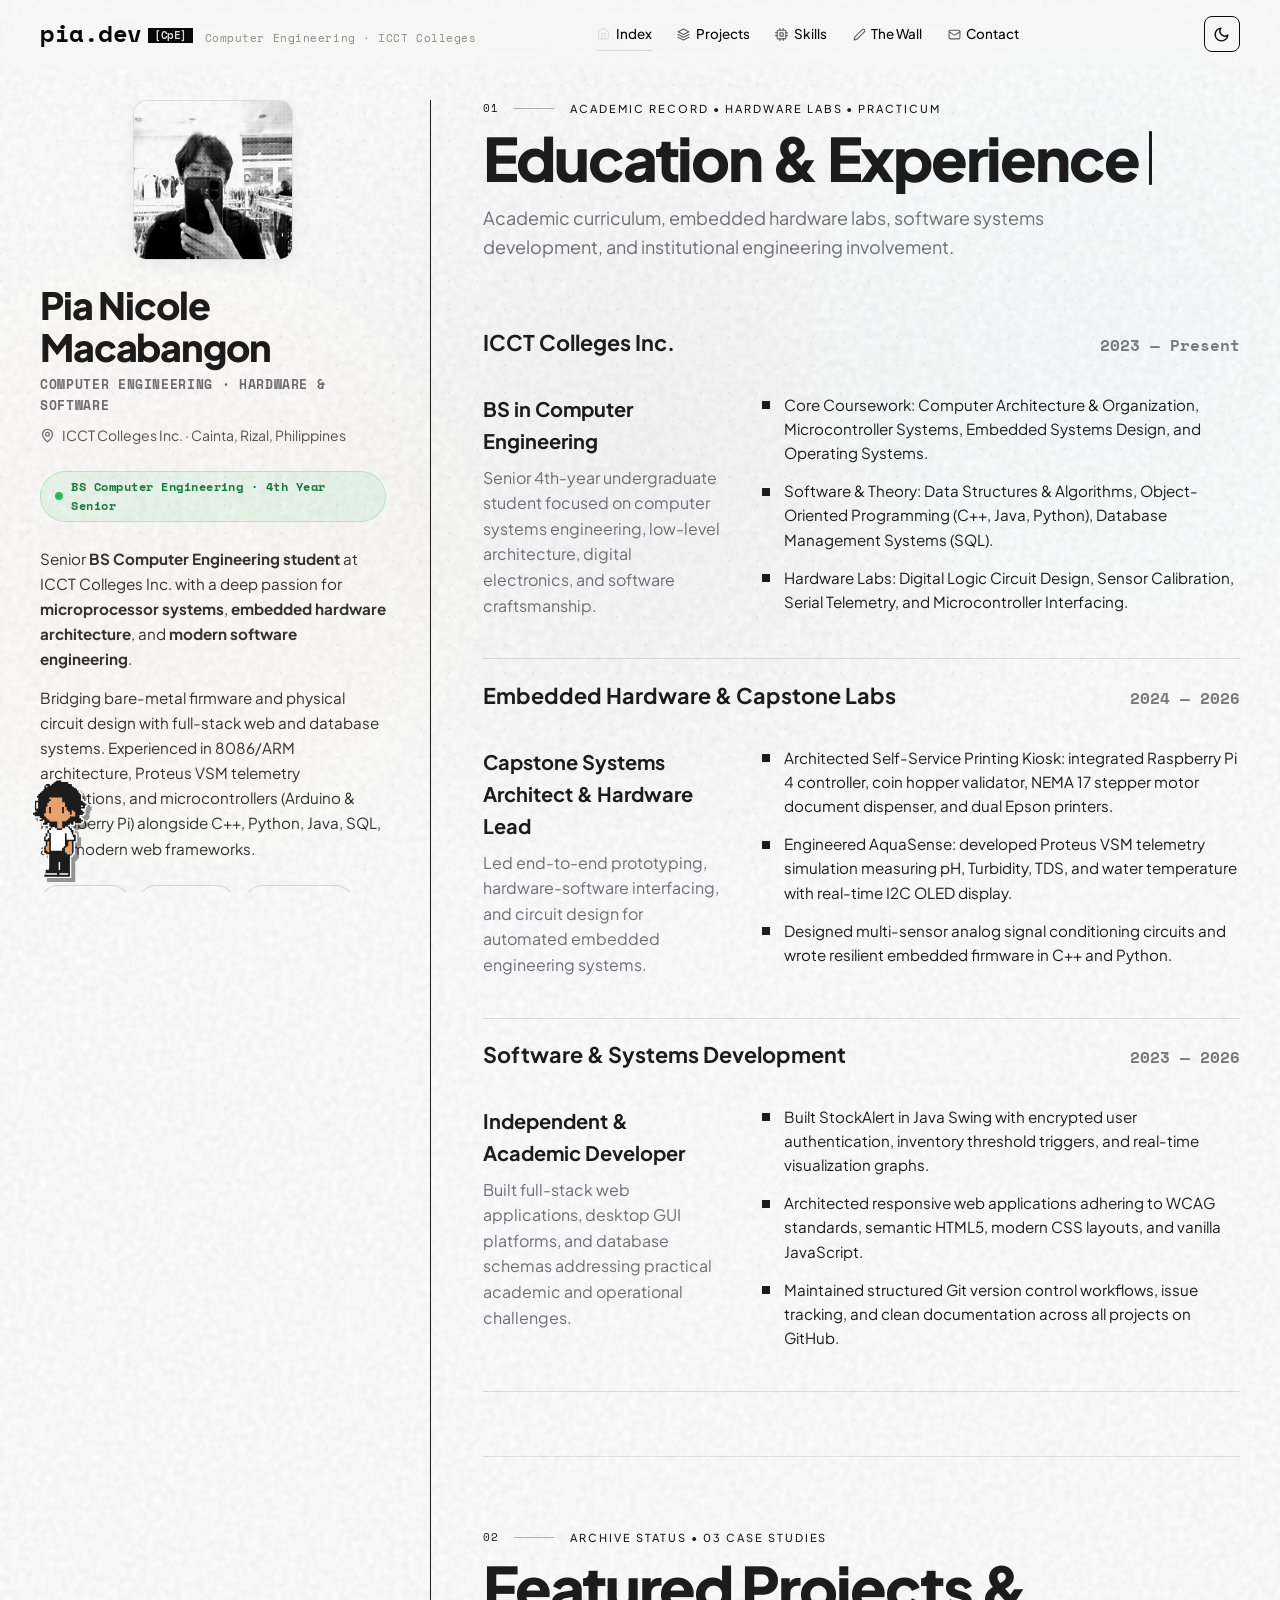
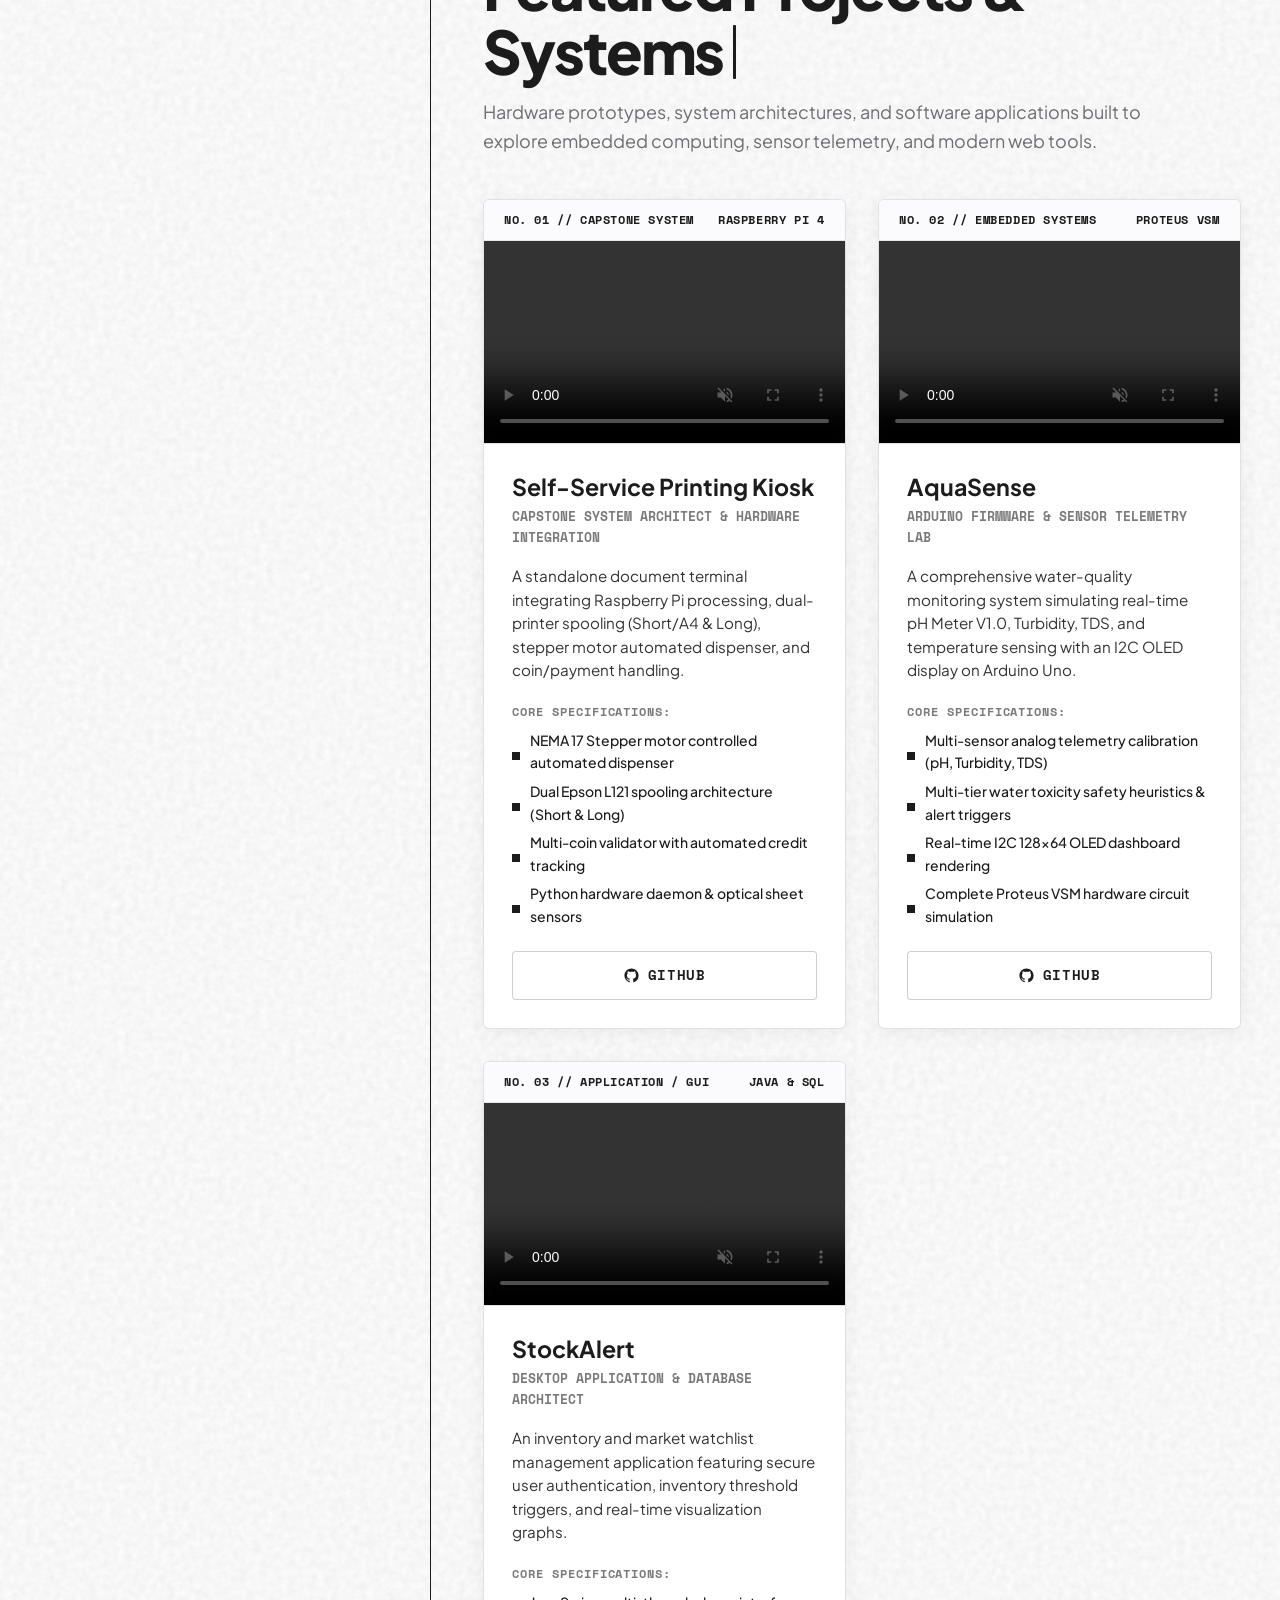
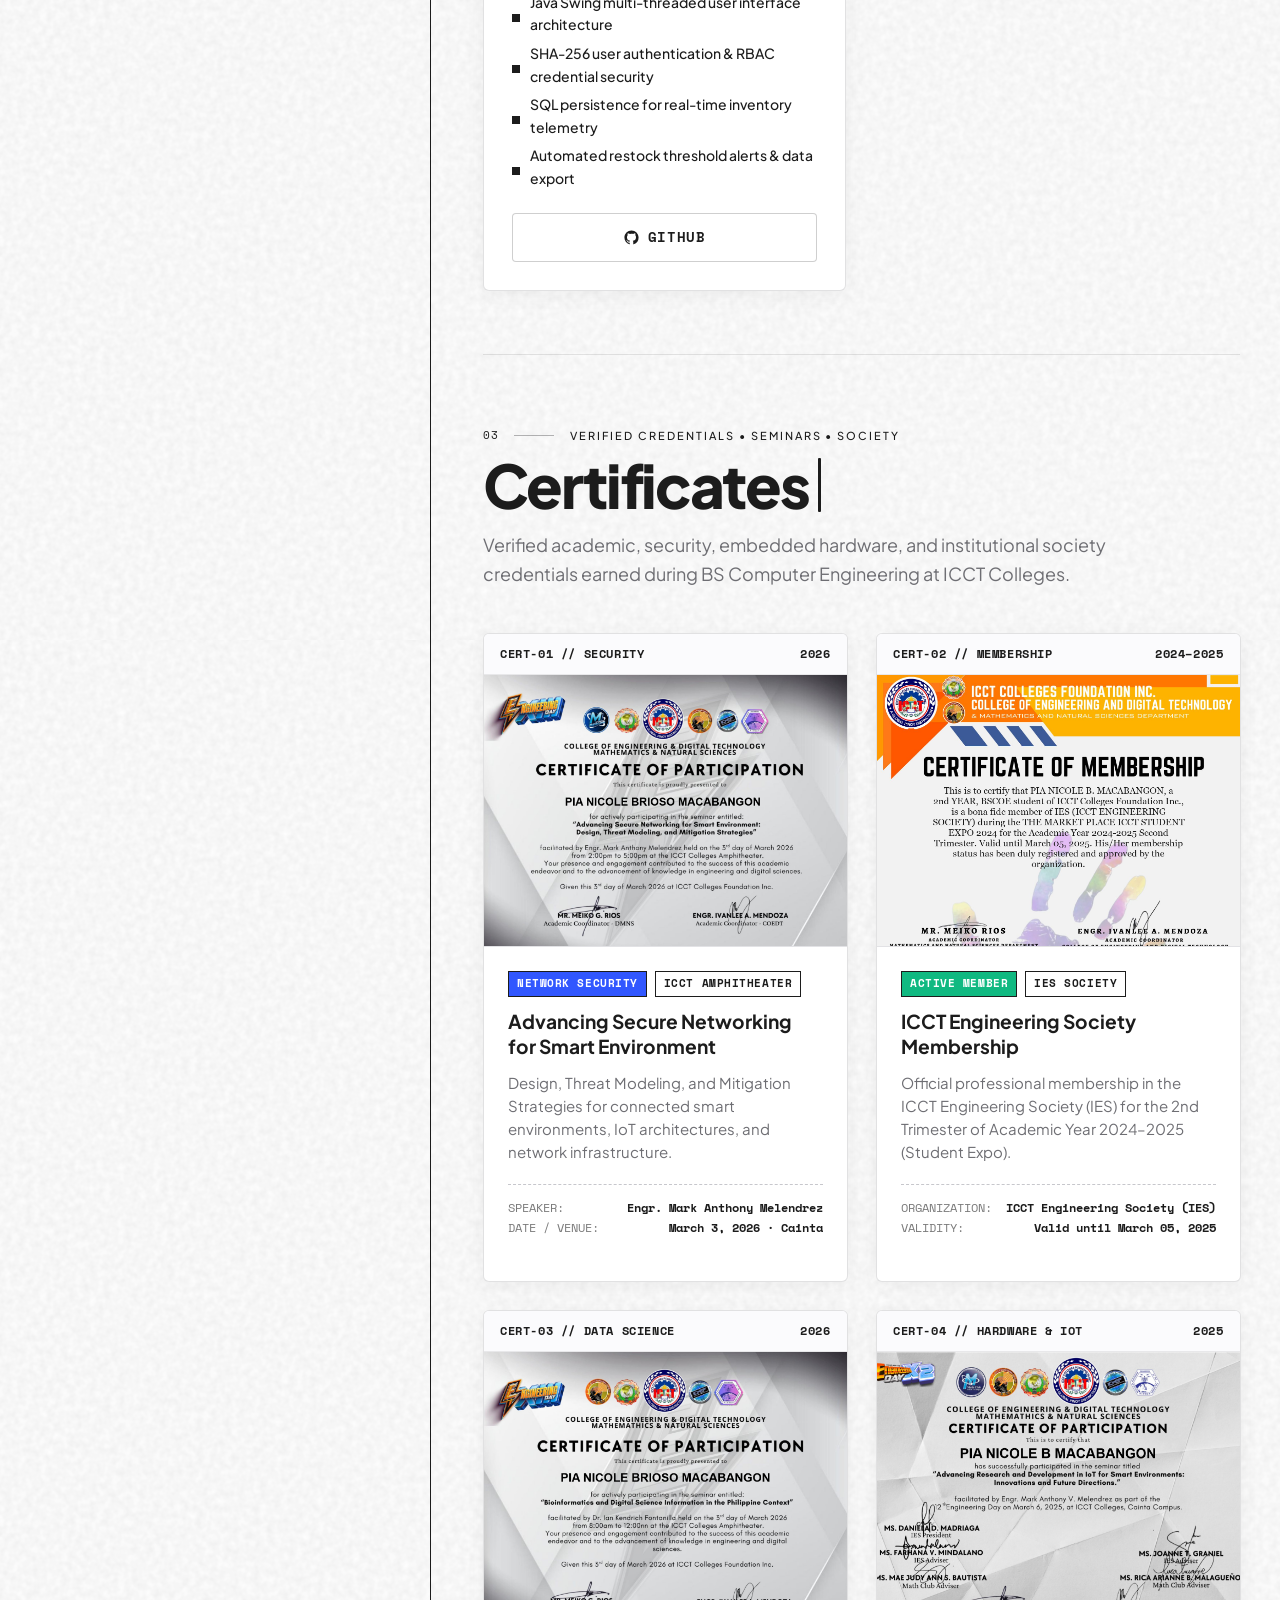
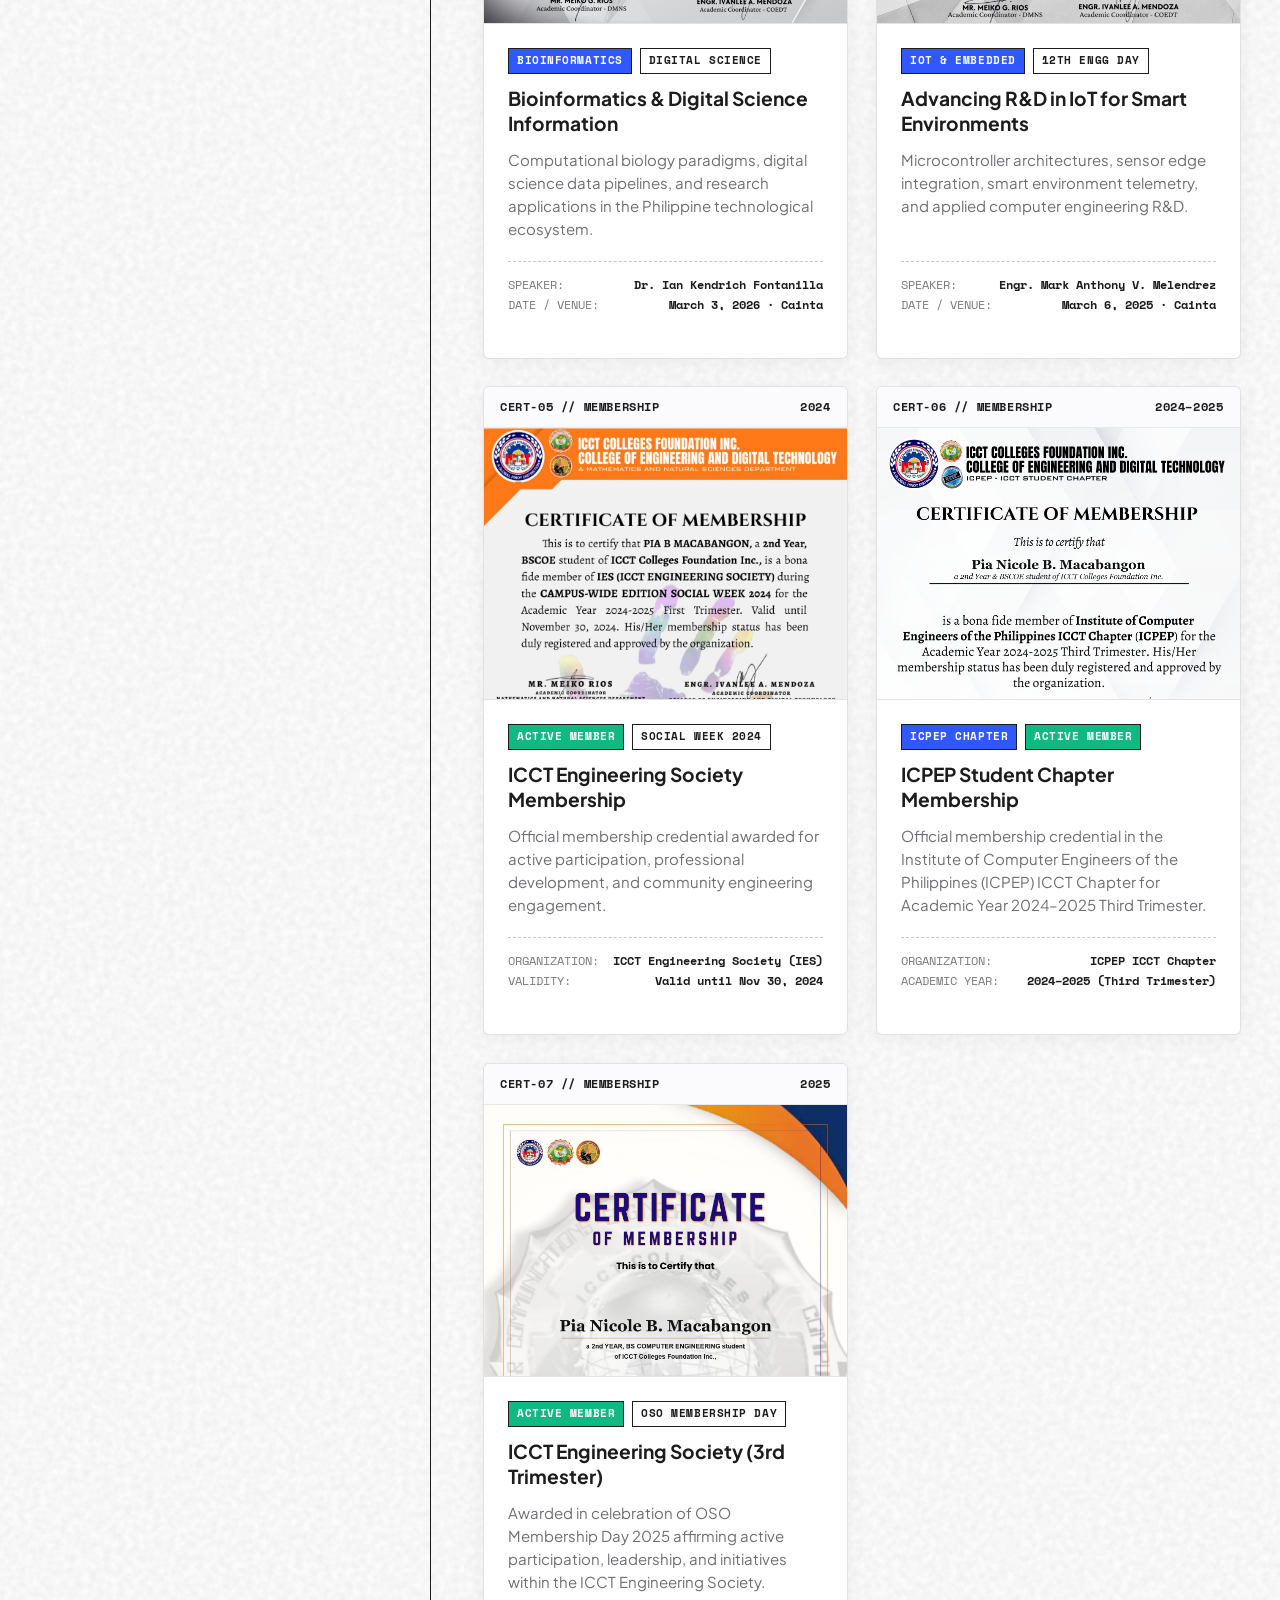
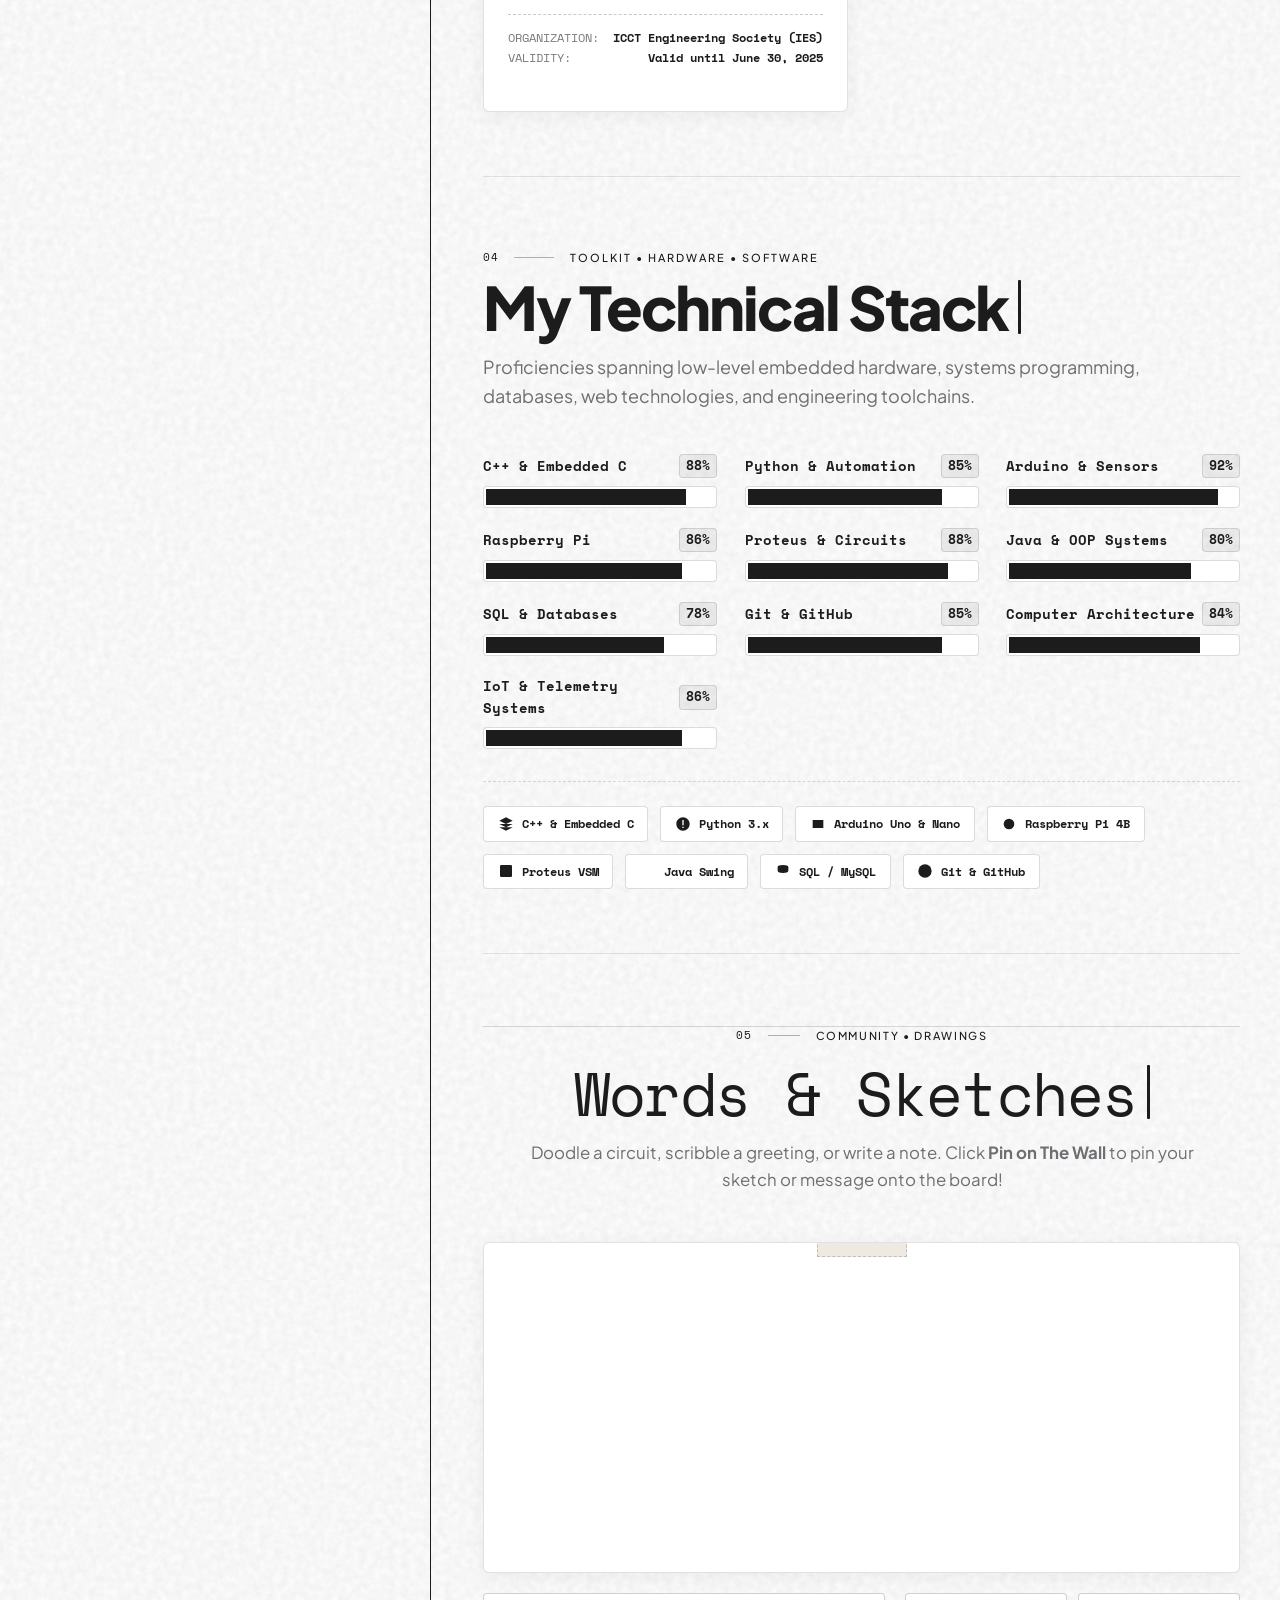
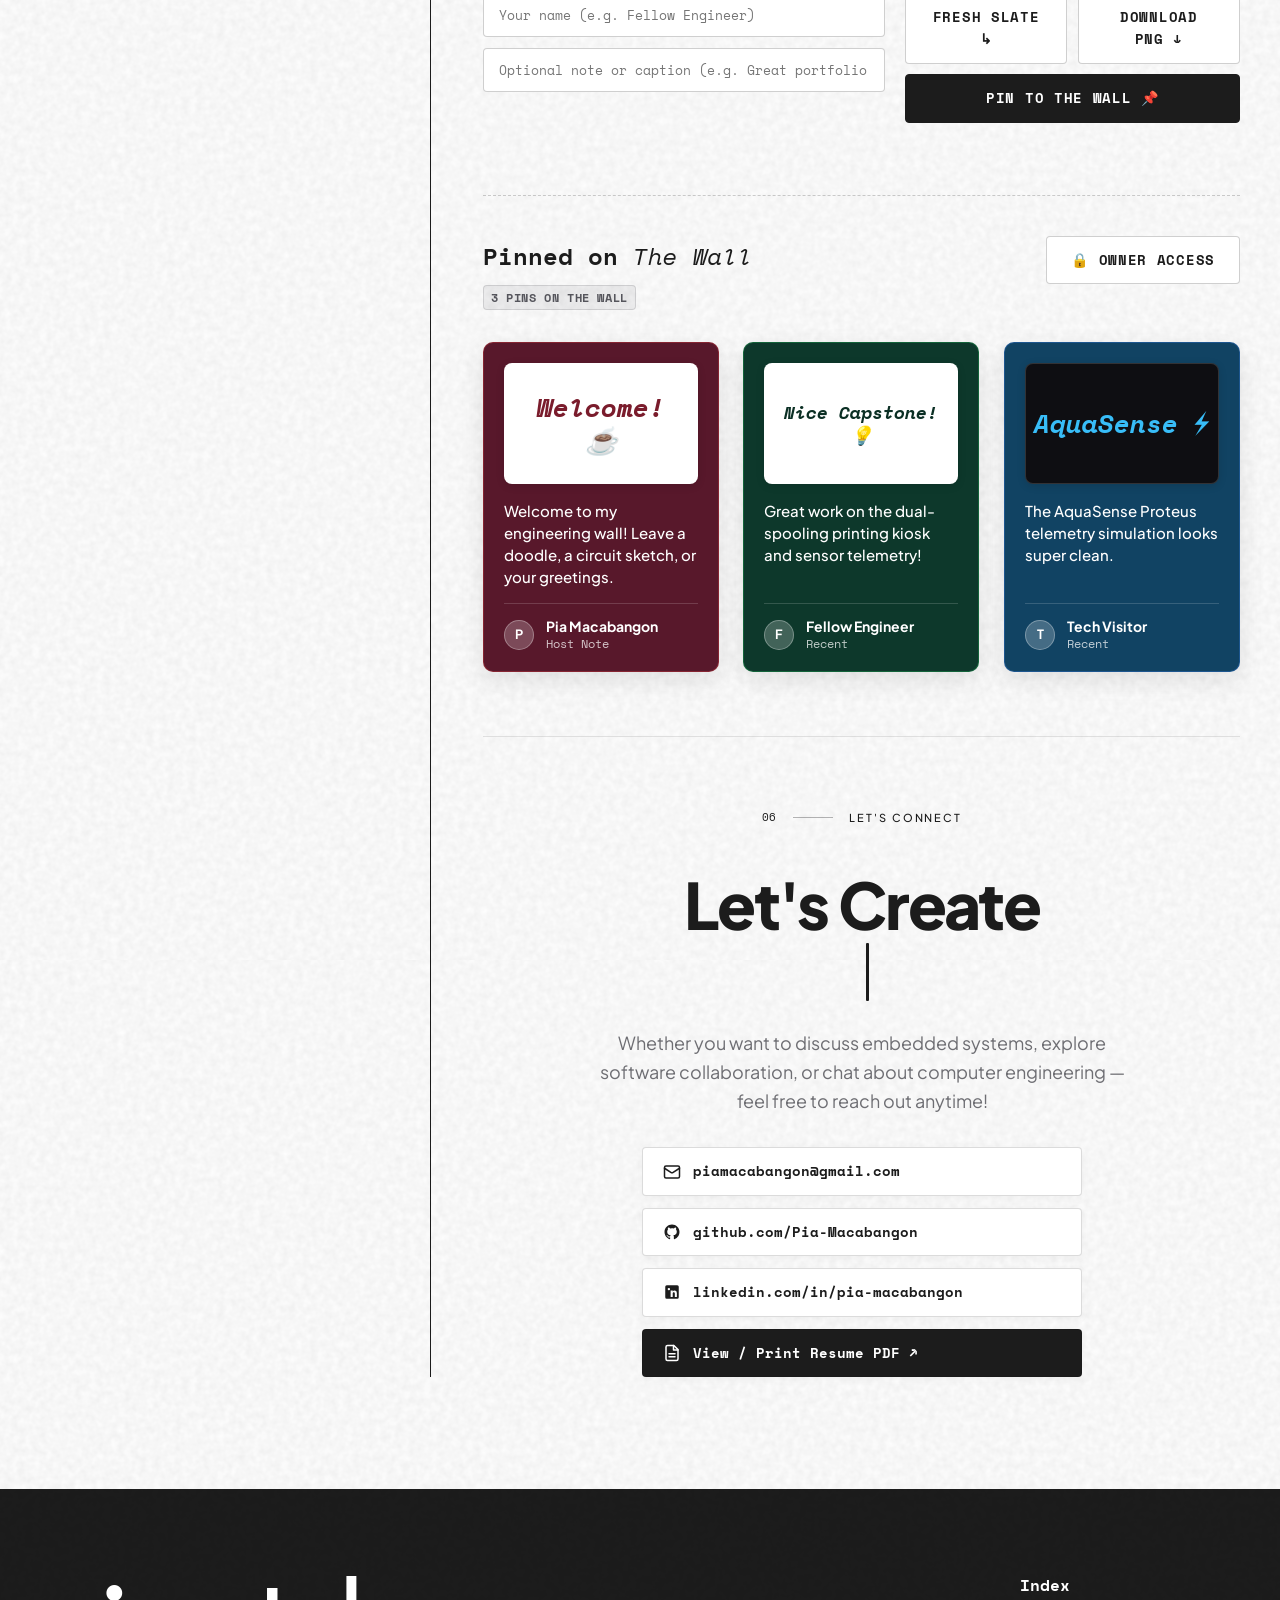
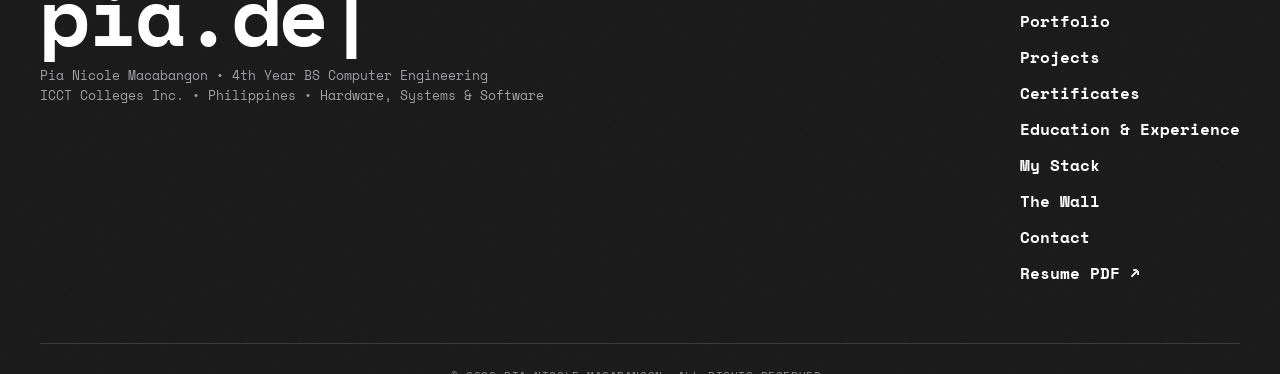
==== index.html @ 38f07860 "feat: wall permissions system - visitor doodle protection and owner moderation mode" ====
<!doctype html>
<html lang="en">
<head>
  <meta charset="utf-8">
  <meta name="viewport" content="width=device-width, initial-scale=1">
  <title>Pia Macabangon — Computer Engineering &amp; Software Systems</title>
  <meta name="description" content="Portfolio of Pia Nicole Macabangon: 4th Year BS Computer Engineering student at ICCT Colleges Inc. in the Philippines. Computer architecture, embedded systems, and software engineering.">
  <link rel="icon" href="images/profile/pfp-latest.jpg" type="image/jpeg">
  <script>
    (function () {
      try {
        var t = localStorage.getItem('theme');
        if (!t) t = window.matchMedia('(prefers-color-scheme: dark)').matches ? 'dark' : 'light';
        document.documentElement.setAttribute('data-theme', t);
      } catch (e) {
        document.documentElement.setAttribute('data-theme', 'light');
      }
    })();
  </script>

  <!-- Typography: Plus Jakarta Sans, Space Mono, JetBrains Mono (miggs.dev precision aesthetic) -->
  <link rel="preconnect" href="https://fonts.googleapis.com">
  <link rel="preconnect" href="https://fonts.gstatic.com" crossorigin>
  <link rel="stylesheet" href="https://fonts.googleapis.com/css2?family=Plus+Jakarta+Sans:wght@300;400;500;600;700;800&family=Space+Mono:ital,wght@0,400;0,700;1,400&family=JetBrains+Mono:wght@400;500;600;700&display=swap">

  <link rel="stylesheet" href="style.css">
  <script src="profile.js" defer></script>
  <script src="script.js" defer></script>
</head>
<body class="grain-overlay">

  <!-- MIGGS.DEV PIXEL SPRITE SYMBOLS -->
  <svg aria-hidden="true" focusable="false" style="position:absolute;width:0;height:0;overflow:hidden"><defs><g id="miggs-sym-rest" transform="translate(-4.0369317,655.07512)"><path class="mg-w" d="m 116.4,-646.2 c 0,1.6 0,3.2 0,4.8 -10.4,0 -20.9,0 -31.3,0 0,2.7 0,5.5 0,8.2 -5.2,0 -10.4,0 -15.6,0 0,2.6 0,5.3 0,7.9 -0.9,0.8 -1.4,2.1 -1.4,3.4 -2.3,0 -4.6,0 -6.9,0 0,1.8 0,3.7 0,5.6 -0.2,0.7 -0.9,0.3 -1.4,0.4 -1.5,0 -3,0 -4.5,0 -1.5,1 -3,2.6 -3.1,4.5 -2,0 -4,0 -6.1,0 0,2.6 0,5.3 0,7.9 -2.2,0 -4.5,0 -6.7,0 0,3.2 0,6.3 0,9.5 -1.8,0 -3.5,0 -5.3,0 0,2.1 0,4.3 0,6.4 -2,0 -3.9,0 -5.9,0 0,9.8 0,19.6 0,29.3 -2.6,0 -5.2,0 -7.8,0 0,2.4 0,4.8 0,7.3 -3,0 -6,0 -8.9,0 0,2.2 0,4.5 0,6.7 -2.4,0 -4.9,0 -7.3,0 0,5.8 0,11.6 0,17.4 1.9,0.9 3.8,2.3 6,1.9 0.9,-0.3 0.9,0.4 0.8,1.1 0,4.3 0,8.5 0,12.8 3.2,0 6.3,0 9.5,0 0,0.7 0,1.3 0,2 -2.2,0 -4.5,0 -6.7,0 0,6.6 0,13.2 0,19.8 2.2,0 4.5,0 6.7,0 0,2.2 0,4.5 0,6.7 4.8,0 9.7,0 14.5,0 0,0.8 0,1.7 0,2.5 -2.2,0 -4.5,0 -6.7,0 0,2.4 0,4.8 0,7.3 -2.6,0 -5.2,0 -7.8,0 0,6.4 0,12.8 0,19.3 2.2,0 4.5,0 6.7,0 0,2.6 0,5.2 0,7.8 11.5,0 23.1,0 34.6,0 0,2.4 0,4.8 0,7.3 5.2,0 10.4,0 15.6,0 0,1 0,2.1 0,3.1 -2.9,0 -5.9,0 -8.8,0 0,2.6 0,5.2 0,7.8 -2.3,0 -4.6,0 -6.9,0 0,7.2 0,14.4 0,21.6 -3.4,0 -6.7,0 -10.1,0 0,13.7 0,27.3 0,41 3.3,0.1 6.5,0.2 9.8,0.3 0.1,17.3 0.2,34.6 0.3,51.9 1.2,0 2.4,0 3.6,0 0,2 0,4.1 0,6.1 1.8,0 3.5,0 5.3,0 0,2 0,4 0,6.1 2.4,0 4.8,0 7.3,0 0,31.5 0,63 0,94.5 42.2,0 84.5,0 126.7,0 0,-7 0,-14 0,-20.9 -2.1,0 -4.1,0 -6.2,0 0,-7.4 0,-14.8 0,-22.2 -0.8,0.1 -1.6,0.5 -2.4,0.5 -1.4,-0.5 -2.9,-0.2 -4.3,-0.3 -2.7,0 -5.4,0 -8.1,0 0,-3 0,-6 0,-9.1 -0.7,0.2 -1.3,0.3 -1,-0.6 0,-16 0,-31.9 0,-47.9 5,0 10.1,0 15.1,0 0,-2.1 0,-4.2 0,-6.3 2.4,0 4.8,0 7.3,0 0,-14.1 0,-28.1 0,-42.2 -2.3,0 -4.6,0 -6.9,0 0,-3.3 0.1,-6.5 0.2,-9.8 2.5,0 4.9,0 7.4,0 -0.2,-11.1 -0.3,-22.1 -0.5,-33.2 -2.1,-0.1 -4.2,-0.2 -6.3,-0.3 0,-4.7 0,-9.5 0,-14.2 -2.6,0 -5.2,0 -7.8,0 0,-4.9 0,-9.9 0,-14.8 -2.8,-0.1 -5.6,-0.2 -8.4,-0.3 0,-1.6 -0.2,-3.2 -0.2,-4.8 0.3,-1 0,-2 0.1,-3 0,-1 0,-2 0,-3.1 9.5,0 19,0 28.5,0 0,-5.5 0,-10.9 0,-16.4 5,0.1 10.1,0.2 15.1,0.3 0,-6.6 0,-13.1 0,-19.7 -0.9,0.3 -1,-0.1 -0.8,-0.9 -0.2,-0.9 0.4,-0.9 1.1,-0.8 7,0 14.1,0 21.1,0 0.1,-2.3 0.2,-4.6 0.3,-7 2.4,0 4.8,0 7.3,0 0,-6.8 0,-13.6 0,-20.4 -2.7,-0.1 -5.3,-0.2 -8,-0.4 -0.1,-1.1 -0.2,-2.2 -0.3,-3.3 -0.2,-0.4 -0.1,-1 -0.1,-1.4 0,-16.5 0,-33 0,-49.5 -4.8,0 -9.6,0 -14.4,0 0.2,-0.5 -0.4,-1.6 0.4,-1.4 1.3,0 2.5,0 3.8,0 0.1,-1 0.3,-2.1 0.4,-3.1 1.2,-1.3 1.2,-3.1 1.1,-4.8 0,-3.7 0,-7.5 0,-11.2 -0.6,-0.2 -1.4,-0.3 -1,-1.1 0.1,-0.6 -1.1,-0.1 -1.5,-0.3 -1.3,0 -2.5,0 -3.8,0 0,-2.6 0,-5.2 0,-7.8 -2.2,0 -4.5,0 -6.7,0 0,-2.2 0,-4.5 0,-6.7 -2.6,0 -5.2,0 -7.8,0 0,-2.4 0,-4.9 0,-7.3 -1.9,0 -3.7,0 -5.6,0 0,-1.1 0,-2.2 0,-3.4 -1.1,0 -2.2,0 -3.4,0 0,-1.9 0,-3.8 0,-5.8 -1.1,0 -2.2,0 -3.4,0 0,-5 0,-9.9 0,-14.9 -2.2,0 -4.5,0 -6.7,0 0,-2.6 0,-5.2 0,-7.8 -8.6,0 -17.1,0 -25.7,0 0.3,-0.9 -0.8,-0.5 -1.3,-0.6 -2.5,0 -5.1,0 -7.6,0 0,-2 0,-4.1 0,-6.1 -3,0 -6,0 -8.9,0 0,-2.5 0,-5 0,-7.5 -11.2,-0.3 -22.3,-0.8 -33.5,-1 -1.6,0 -3.2,0 -4.7,0 0,0.7 0,1.3 0,2 z"></path><path class="mg-s" d="m 111.6,-443 -64.5,-33.9 9.8,-39.9 53.2,-67 c 0,0 71.2,1.8 72.3,1.8 1,0 27.3,102.4 27.3,102.4 l -58.7,45.3 -10.2,5.1 h -22.4"></path><path class="mg-w" d="m 118.5,-429.2 -13.4,-7.3 -13.6,0.3 -12.9,11.7 -8.5,21.8 -3.2,10.5 -3.8,3.2 c 0,0 0.9,14.2 1.2,14.2 0.4,0 30.8,4 30.8,4 l 19,43.1 c 0,0 12.3,12.2 13,12.2 0.6,0 46.4,-11.2 46.4,-11.2 l 3.5,-43.6 15.4,-7.5 v -14 l -7.8,-14.5 -7.2,-14.5 -8.5,-7.9 -6,-5.5 -11.6,-0.2 -20.2,12.9"></path><path class="mg-s" d="m 75.6,-370.3 15.2,0.2 7.5,21.3 8.1,7.4 -0.7,20.5 c 0,0 -7.3,7.8 -7.3,7.8 l -21.8,0.1 v -5.7 h -1.7 l 0,-40.3 h 0.7"></path><path class="mg-s" d="m 176.9,-370.3 7.5,0.3 v 21.2 h 6.7 v 20.7 l -7,6.8 h -7 l -0.5,-0.9"></path><path class="mg-k" d="m 122.4,-642.2 v 0.7 3.1 3.1 H 91.1 v 2.4 2.9 2.9 H 75.5 v 1.4 2.7 2.7 h -1.4 v 4.5 h -3.5 -3.5 l 0,1.8 0,1.8 h -0.7 v 2.3 h -8 l 0,0.3 h -0.3 v 4.3 h -6.1 v 0.5 3.5 4 h -6.7 v 1.2 4.2 4.2 h -2.5 -2.5 -0.3 v 6.4 l 0,0 h -5.9 v 0.3 14.5 14.5 h -3.9 -3.9 v 3.6 3.6 h -4.5 -4.5 v 3.4 3.4 H 13.7 10.4 10 v 0 7 h 0.3 l 0,0.3 h 6.4 v 7 7 h 8.7 8.7 v 3.6 3.6 H 30.2 26.3 v 3.4 3.4 h -3.4 -3.4 v 3.9 3.9 h 3.4 3.4 v 3.4 3.4 h 7.3 7.3 v 7.3 7.3 h -3.4 -3.4 v 3.6 3.6 H 30.2 26.3 v 3.6 3.6 h 3.4 3.4 v 3.9 3.9 H 47 60.9 l 0.1,-2.9 0.1,-2.9 0,-1 0,-1 h 3.3 3.3 v 7.5 7.5 h 4.8 4.8 v -1.6 -1.6 h 2 v -2.4 h 4.5 v 5.6 h 0.3 3.6 3.6 v 3.9 3.9 h -3.9 -3.9 v 3.6 3.6 h -3.9 -3.9 -1 v 7.8 h -3.2 -3.6 v 10.5 10.5 0.6 H 59.8 57.6 v 8.5 l 0,10.3 v 10.3 l 4.9,0.2 4.9,0.2 0.1,25.8 0.1,25.8 h 3.6 l 0,6.1 h 4.2 1.1 v 6.1 h 7.3 v 44.3 50.3 h 57.6 57.2 v -8.9 h -3.3 -2.9 v -21.1 l -0.7,0 v -0.8 H 177.6 v -8.4 h -1 v -30.6 -30.6 h 15.1 v -0.7 l 0,-2.8 v -2.8 h 3.3 1.6 1.6 0.7 v -13.6 -8.3 -8.3 h -3.3 -3.3 v -1.4 h -0.4 l 0.2,-10.2 0.2,-10.2 h 3.6 3.6 l -0.2,-10.8 -0.2,-10.8 -3.2,-0.2 -3.2,-0.2 v -7 -7 h -3.9 -3.9 v -7.5 -7.5 l -4.1,-0.2 -4.1,-0.2 -0.2,-3.8 -0.2,-3.8 h -3.4 -3 v -7 l 3.2,-0.2 3.2,-0.2 v -7.5 -7.5 h 3.6 3.6 v 3.6 3.6 h 10.6 10.6 v -3.9 -3.9 h -3.1 -3.1 v -7.3 -7.3 h 3.3 3.3 l -0.1,2.9 -0.1,2.9 7.4,0.2 7.4,0.2 v -3.6 -3.6 h -4.5 -4.5 v -3 -3 l 4.1,-0.2 4.1,-0.2 0.2,-3.8 0.2,-3.8 h 11.1 11.1 l 0.2,-3.5 0.2,-3.5 3.5,0 3.5,0 v -4.3 -4.3 l -3.8,-0.2 -3.8,-0.2 -0.2,-2.1 -0.2,-2.1 -3.2,-0.2 -3.2,-0.2 -0.2,-2.9 -0.2,-2.9 h 3.1 3.1 v -21.8 -21.8 h -7.2 -7.2 v -13.4 h 4.6 v -1.7 h 1 v -6.4 h -1.4 v -0.3 h -4.9 l 0,-3.9 v -3.9 h -3.4 -3.4 v -3.4 -3.4 h -3.9 -3.9 v -2.7 -2.7 -1.9 h -5.6 l 0,-0.8 v -0.8 l 0,-1.7 h -3.4 v -1.6 -1.6 -2.5 h -3.4 v -7.4 -7.4 h -3.4 -3.4 v -3.9 -3.9 h -8.4 -8.4 -0.3 v 7.5 0 h -7.6 v -2.6 h -1.1 v -2.8 -2.8 h -3.6 -3.5 v -0.7 h -1.8 v -2.7 -2.7 h -4.5 -4.5 v -3.8 -3.8 l -12.6,-0.4 -12.6,-0.4 z m 62,23 h 3.6 3.6 v 3.6 3 h -7.3 v -3.3 z m -65.9,53.1 h 29.1 29.1 v 3.6 3.6 h -7.2 -0.4 v 7.4 0.5 h 0.5 7 v 6.4 h 0.3 l 3.6,0 3.6,0 0.3,7.6 0.3,7.7 v 3.4 h 3.2 v 1.8 h 3.8 v 14.2 14.2 h 3.7 3.6 l -0.2,7.1 -0.2,7.1 -3.5,0.2 -3.5,0.2 v 3.6 3.6 h -3.6 -3.6 v 3.3 3.3 h -7.5 v 0.3 h -1.7 v 7.5 H 158.2 140.9 v 15.1 15.1 h -11.2 -11.2 l 0.2,-15.1 0.2,-15.1 -3.8,-0.1 -3.8,-0.1 -0.6,-0.1 -0.6,-0.1 -5.9,-0.1 -5.9,-0.1 v -3.6 -3.6 H 94.8 91.1 v -3.4 -3.4 h -3.6 -3.6 v -3.6 -3.6 l -9.1,0 -9.1,0 -2.9,-0.4 -2.9,-0.4 v -3.6 -3.6 -13.4 h 3.9 3.9 v -3.6 -3.6 h 0 8.2 l 0,7.9 0.1,13.2 h 0 7.5 v -1.8 l 0.2,-6 0.2,-6 h 3.6 3.6 l 0.7,0 v -2.2 0 l -0.4,-0.6 -0.4,-0.6 h 0.3 v -0.3 h 0.4 v -3.5 h 3.3 3.3 v -7.3 -7.3 h 3.6 3.6 v -10 -10 l 4.3,-0.4 4.3,-0.4 h 2.2 2.2 v -10.6 z m 107.9,21.2 h 4.2 4.2 l -0.2,14.1 -0.1,14.1 -0.6,0.1 -0.6,0.1 -2.2,-0.2 -2.2,-0.2 -1.3,-0.3 -1.3,-0.3 v -13.7 z m -199.4,14 h 3.6 3.6 v 3.4 3.4 h -3.6 -3.5 z m 83.7,6.7 v 14 14 h 3.9 3.9 v -14 -14 h -3.9 z m 58.1,0 v 14 14 h 3.9 3.9 v -14 -14 h -3.9 z m -63.8,87.7 0.2,3.8 0.2,3.8 h 6.7 6.7 l 0.2,3.8 0.2,3.8 h 11.7 11 0.7 v -7.2 h 5.5 3 v -5.7 l 5.8,0.1 5.8,0.1 v 2.4 2.4 0.7 h 1.8 2.1 2.1 v 7.9 h 0.8 7.7 v 14.5 h 3.6 3.6 v 7.3 7.3 h 3.9 3.9 v 7 7 h -4.2 -4.2 v -3.4 -3.4 h -3.6 -3.6 v -11.7 -8.7 h 0 v -4 h -5.7 v 2.1 h -1.8 v 0.2 l -0.1,39.3 -0.1,39.3 h -25.1 -25.1 v -6.7 -6.7 h -3.6 -3.6 v -3.6 -3.6 l -2.9,-0.2 -2.9,-0.2 0.2,-22.2 0.2,-22.2 v -12.9 h -0.8 -3.3 -3.3 l -0.1,14.4 -0.1,14 H 66 v -5.8 -5.8 h 4.8 v -10 h 4.5 v -0.3 l 0.2,-10.8 h 4.3 v -10.8 h 4.2 v -3.6 h 3.6 v -3.6 h 3.6 l 0.1,-1.5 0.1,-1.5 0.1,-2.2 0.1,-2.2 6.8,-0.2 z m -29.4,66.3 7.6,0.1 7.6,0.1 0.2,10.7 0.2,10.7 h 3.6 3.6 l 0,0 v 3.3 h 0.7 0.3 0.3 0.6 l 0,4.1 h 6.1 l -0.4,7.9 -0.4,7.9 0,2.4 0,2.4 h -3.6 -3.6 v 3.9 3.9 l -8,0 -6.6,0 h -7.3 v -5.7 H 74.9 l 0,-4.3 0,-4.3 0,-15.8 0,-15.8 h 0.7 z m 101.3,0 1,0.1 1,0.1 2.8,0.1 2.8,0.1 v 10.6 10.6 h 3.4 3.4 v 10.3 10.3 h -3.3 -3.3 -0.3 v 6.8 h -7 v -0.9 h -0.5 l 0.1,-24 z m -48.9,93 h 3.1 3.1 v 17.6 17.6 h -3.1 -3.1 v -17.6 z m -36.3,49.7 h 19.8 19.8 v 3.6 3.6 H 111.5 91.7 v -3.6 z m 49.7,0 h 49.2 v 3.4 3.9 h -24.6 -24.6 v -3.6 z"></path></g><g id="miggs-sym-walk-1" transform="translate(-248.24023,14.83667)"><path class="mg-w" d="m 376.9,-1.5 c 0,2 0,4 0,6.1 -10.5,0 -21,0 -31.5,0 0,2.2 0,4.4 0,6.6 -5.5,0 -10.9,0 -16.4,0 0,3.5 0,7 0,10.5 -2.5,0 -5,0 -7.5,0 0,2.3 0,4.6 0,6.9 -3.2,0 -6.3,0 -9.5,0 0,1.6 0,3.2 0,4.8 -2,0 -3.9,0 -5.9,0 0,2.6 0,5.2 0,7.8 -2.2,0 -4.4,0 -6.6,0 0.1,0.6 0.6,1.2 0.4,1.8 -0.6,1 -0.2,2.1 -0.3,3.2 0,1.2 0,2.5 0,3.7 -1.6,0 -3.1,0 -4.7,0 0,2.3 0,4.6 0,6.9 -2.1,0 -4.3,0 -6.4,0 0,9.7 -0.4,19.4 -0.5,29.2 -2.6,0 -5.1,0 -7.7,0 0,0.8 0.6,1.6 0.1,2.4 -0.2,1 0,2.1 -0.1,3.2 0,0.7 0,1.4 0,2.1 -2.8,0 -5.6,0 -8.4,0 0,2.1 0,4.3 0,6.4 -2.1,0 -4.3,0 -6.4,0 0,5.5 0,11 0,16.5 1.8,0 3.6,0 5.3,0 0,4.6 0,9.2 0,13.8 3.2,0 6.4,0 9.6,0 0,1.9 0,3.9 0,5.8 -2.1,0 -4.3,0 -6.4,0 0,5.2 0,10.3 0,15.5 2.1,0 4.3,0 6.4,0 0,2.1 0,4.3 0,6.4 4.9,0 9.9,0 14.8,0 -0.1,2.2 -0.2,4.4 -0.3,6.6 -2.4,0.1 -4.7,0 -7.1,0 0,2.2 0,4.4 0,6.6 -2.3,0 -4.6,0 -6.9,0 0,5.6 0,11.2 0,16.8 2.3,0 4.6,0 6.9,0 0,2.5 0,4.9 0,7.4 11.2,0 22.4,0 33.6,0 0,2.5 0,5.1 0,7.6 5.1,0 10.2,0 15.3,0 0,1.9 0,3.8 0,5.6 -2.4,0 -4.9,0 -7.3,0 0,2.4 0,4.9 0,7.3 -2.5,0 -5,0 -7.6,0 0,7.2 0,14.3 0,21.5 2,0 4,0 6,0 0,2.1 0,4.3 0,6.4 -2.3,0 -4.6,0 -6.9,0 0,8.3 0,16.7 0,25 2.8,0 5.7,0 8.5,0 0,5.7 0,11.4 0,17 2.8,0 5.7,0 8.5,0 -0.2,10.3 -0.3,20.6 -0.5,30.9 -2,0 -3.9,0 -5.9,0 0,4.8 0,9.6 0,14.4 -0.7,0 -1.4,0 -2.1,0 0,5.6 0,11.3 0,16.9 -2.5,0 -5,0 -7.5,0 0,28.8 0,57.6 0,86.4 29.7,0 59.3,-0.2 89,-0.2 0,-5.6 0,-11.2 0,-16.9 -5.7,0 -11.4,0 -17.1,0 -0.2,-6.9 -0.4,-13.8 -0.3,-20.7 -0.1,-0.6 0.1,-1.4 -0.1,-1.8 -5.9,0 -11.8,0 -17.6,0 0,-11.8 0,-23.6 0,-35.4 2.2,0 4.3,0 6.5,0 0,-6.4 0,-12.8 0,-19.2 1.9,0 3.7,0 5.6,0 -0.2,0.8 0.9,0.3 1.4,0.4 2,0 4.1,0 6.1,0 0,2.4 0,4.8 0,7.2 2.5,0 5,0 7.5,0 0,4 0,8 0,12 1.9,0 3.9,0 5.8,0 0,3.2 0,6.4 0,9.6 2.5,0 5,0 7.5,0 0,3.2 0,6.4 0,9.6 2.5,0 5,0 7.5,0 0,5.5 0,11.1 0,16.6 2.3,0 4.5,0 6.8,0 0,3 0,6 0,8.9 2.3,0 4.7,0 7,0 0,4.9 0,9.7 0,14.6 2.3,0 4.6,0 6.9,0 0,4.9 0,9.8 0,14.7 8.5,0 17.1,0 25.6,0 0,-2.3 0,-4.6 0,-6.9 3.4,0 6.8,0 10.2,0 0,-2.5 0,-5 0,-7.5 3.3,0 6.5,0 9.8,0 0,-2.7 0,-5.4 0,-8.1 2.4,0 4.8,0 7.2,0 0,-2.4 0,-4.8 0,-7.2 3.9,0 7.9,0 11.8,0 0,-2.5 0,-5 0,-7.5 2.5,0 5,0 7.4,0 0,-6.3 0,-12.5 0,-18.8 -4.3,0 -8.6,0 -12.8,0 0,-1.1 0,-2.2 0,-3.4 -2.2,0 -4.4,0 -6.5,0 0,-2.7 0,-5.4 0,-8.1 -0.7,0 -1.4,0 -2.1,0 0,-1.5 0,-3 0,-4.5 -5.8,0 -11.7,0 -17.5,0 0,1.2 0,2.5 0,3.7 -0.9,0.3 -0.6,-0.6 -0.7,-1.2 0,-1 0,-2 0,-3.1 -2.3,0 -4.6,0 -6.9,0 0,-4.3 0,-8.5 0,-12.8 -2.6,0 -5.2,0 -7.8,0 0,-5.5 0,-11 0,-16.5 -2.5,0 -5,0 -7.5,0 0,-2.9 0,-5.8 0,-8.7 -0.6,0.1 -1.2,0.6 -1.8,0.4 -1,-0.6 -2.1,-0.2 -3.2,-0.3 -0.8,0 -1.6,0 -2.4,0 0,-11.3 0,-22.7 0,-34 -2.6,0 -5.2,0 -7.7,0 0,-1.4 0,-2.8 0,-4.2 2.6,0 5.1,0 7.7,0 0,-2.7 0,-5.3 0,-8 2.5,0 4.9,0 7.4,0 0,-8.4 0,-16.8 0,-25.2 -2.5,0 -5,0 -7.5,0 0,-11.9 0,-23.7 0,-35.6 -2.3,0 -4.6,0 -6.9,0 0,-2.7 0,-5.4 0,-8.1 -0.8,0.2 -0.3,-0.9 -0.4,-1.4 0,-1.4 0,-2.8 0,-4.2 9.2,0 18.4,0 27.6,0 0,-5.5 0,-11.1 0,-16.6 5.1,0 10.3,0 15.4,0 0,-5.4 0,-10.7 0,-16.1 -0.8,0.2 -0.2,-1 -0.4,-1.4 0,-1.1 0,-2.1 0,-3.2 7.5,0 14.9,0 22.4,0 0,-2.5 0,-4.9 0,-7.4 2.3,0 4.5,0 6.8,0 0,-5.7 0,-11.5 0,-17.2 -2.5,0 -5,0 -7.5,0 0,-1.6 0,-3.2 0,-4.8 -0.3,-0.3 0,-1.2 -0.1,-1.7 0,-16.2 0,-32.3 0,-48.5 -5.1,0 -10.2,0 -15.3,0 0,-1.5 0,-3 0,-4.5 1.4,0 2.8,0 4.3,0 0,-5.6 0,-11.1 0,-16.7 -1.4,0 -2.8,0 -4.3,0 0,-2.5 0,-5 0,-7.5 -2.4,0 -4.9,0 -7.3,0 0,-2.5 0,-5.1 0,-7.6 -2.5,0 -5.1,0 -7.6,0 0,-2 0,-4 0,-6.1 -1.6,0 -3.2,0 -4.8,0 0,-1.5 0,-3 0,-4.5 -1.2,0 -2.5,0 -3.7,0 0,-1.6 0,-3.2 0,-4.8 -1,0 -2,0 -3,0 0,-5.1 0,-10.3 0,-15.4 -2.6,0 -5.1,0 -7.7,0 0,-2.5 0,-5 0,-7.5 -8.4,0 -16.8,0 -25.2,0 0,2.5 0,5 0,7.5 -0.7,0.1 -0.2,-1 -0.4,-1.5 0,-2 0,-4 0,-6 -2.8,0 -5.7,0 -8.5,0 0,-2.1 0,-4.3 0,-6.4 -2.8,0 -5.7,0 -8.5,0 0,-2 0,-4.1 0,-6.1 -1,0 -2,0 -3,0 0,-0.8 0,-1.6 0,-2.5 -10.7,0 -21.5,0 -32.2,0 0,0.7 0,1.3 0,2 z m 69.1,28.7 c -0.1,0.3 -0.2,-0.3 0,0 z M 289.5,114.2 c 0.5,0.4 0.5,1 -0.1,1.3 -0.4,0.3 -1.1,-0.7 -0.6,-1 0.2,-0.1 0.4,-0.6 0.7,-0.3 z m 48.5,84.9 c 0,0.6 0,1.3 0,1.9 -0.9,0.3 -0.6,-0.6 -0.7,-1.1 0,-0.7 -0.1,-0.8 0.7,-0.7 z"></path><path class="mg-s" d="m 319.2,160.9 v -20.2 l 53.7,-72.2 66.7,3.2 27.3,75.6 -9,22.5 -27.7,19.9 -31.1,22.4 h -21.8"></path><path class="mg-w" d="m 350.7,207.2 -16.7,14.4 -3.7,5.1 3.6,9 -2.6,19.7 8.3,19.4 18.1,-4.4 9.9,-8.7 4.5,6.5 6.9,9.9 15.3,10.5 14.6,24.9 18.3,0.1 7.5,-79 0,-12.5 -8,-8.1 -5.9,-5.3 h -11.2 l -9.1,5.9 -11.7,6.4 -11.7,-7.4 -14,-6.5 z m -3.4,87.4 c 0.1,0.5 3.2,23.6 3.5,24.6 0.4,1 12.1,-4.3 12.1,-4.3 l -6.6,-18.4 z"></path><path class="mg-s" d="m 351.7,273.3 12.8,-6.2 h 3.3 l 17,18.9 7.5,6.6 6.8,6.7 v 13.3 l -3.6,7.2 -10.7,7.7 h -8.5 l -4.3,-7.8 -18,-30.3 -8.3,-9.2"></path><path class="mg-s" d="m 435.8,257.3 v 13.8 h 6.4 v -13.8"></path><path class="mg-k" d="m 380.9,0.5 v 0.6 7.5 h -30.9 -0.6 v 1.1 5.5 h -15.3 -1.1 v 1.9 8.5 h -6.9 -0.6 v 0.7 6.3 h -3.4 -4 -2.1 v 4.8 h -5.9 v 0.5 3.7 3.7 h -5.9 v 0.7 h -0.7 v 8 h -2 -2 -0.7 v 6.9 h -6.4 v 1.1 l -0.3,14 -0.3,14 h -7.2 v 0.7 h -0.3 v 6.9 h -4.2 -4.2 v 3.2 3.2 h -3.2 -3.2 v 4.3 4.3 h 2.7 2.7 v 6.3 6.3 1.3 h 3.4 6.8 6.8 v 3.2 3.2 h -3.7 -3.7 v 3.7 3.7 h -3.2 -3.2 v 3.7 3.7 h 3.2 3.2 v 3.2 3.2 h 7.5 7.5 l -0.3,7.2 -0.3,7.2 -2.3,0.1 -2.3,0.1 h -2.4 v 1.5 2.5 2.5 h -6.9 v 0.7 3.7 3.7 0.7 h 6.9 v 3.7 3.7 h 28.2 0.7 v -0.6 -7.5 h 4.7 v 14.4 1.3 h 3.2 4.7 v -3.8 h 3.8 1.9 v -3.8 h 1.9 0.5 0.5 v 3.1 3.1 0.7 h 6.9 v 6.8 h -7.5 -0.7 v 0.7 6.9 h -3.7 -3.7 v 3.7 3.7 h -6.9 -0.6 v 0.7 12.1 0.7 h 6 v 14.4 h -3.1 -3.8 v 1.6 1.6 6.9 6.9 h 1.3 1.3 3 3 v 2.8 2.8 5.7 5.7 h 1.8 1.8 2.5 2.5 l -0.3,19.4 -0.3,19.4 h -5.9 v 0.7 6.9 6.9 h -1.1 -1.1 v 8.5 8.5 h -6.9 -0.6 v 0.7 77.1 0.6 h 13.3 l 28.2,-0.1 28.2,-0.1 h 11.2 v -0.3 -4.3 -4.3 h -8.5 -8.5 l -0.3,-10.9 -0.2,-5.5 v -6.1 h -17.7 v -21.7 -21.7 h 5.9 0.6 v -0.7 -18.5 h 6.8 1.1 v -0.7 -6.4 h 5.7 v 6.4 1.1 h 0.7 6.9 v 5.7 1.4 h 7.5 v 5.2 6.8 h 2.9 2.9 v 8.5 1.1 h 1.1 6.4 v 8.9 0.7 h 0.6 6.8 v 8 8 0.7 h 6.8 v 7.9 1.1 h 0.7 6.4 v 12.4 1.1 1.1 h 3.8 3.1 v 3.2 3.2 3.2 5.2 h 3.2 6.9 6.9 0.7 v -6.9 h 8.9 1.2 v -0.6 -3.9 -2.9 h 7.4 2.4 v -0.7 -7.5 h 4.2 3 v -1.1 -3 -3 h 11.2 0.7 v -7.5 h 6.8 0.6 v -0.6 -10.1 h -0.6 v 0 l -1.3,0 -1.9,0 h -3.2 v 2.1 h -3.2 v 2.1 l -1.3,0 -1.3,0 v -6.9 -0.7 h -1.8 -4.7 l 0,-1.8 0,-1.8 v -4.5 h -2.1 v -4.5 h -2.1 l -1.4,0 -1.4,0 h -4.7 v 3.7 h -4.7 v 3.7 h -2 -2 l 0,-2.4 0,-2.4 v -2.4 -0.7 h -1.6 -5.3 v -11.7 -1.1 h -1.1 -6.7 v -7.3 -9.2 h -1.4 -3.1 -3.1 v -8 h -0.7 v -0.6 h -6.7 v -34 h -7.7 v -0.5 -11 -0.7 h 7 0.7 v -8 h 3.7 3.7 v -16.5 -0.7 h -0.6 -6.9 v -17.4 -17.4 -0.7 h -6.9 v -8.1 h -1.1 -6.4 v -5.7 h 7 v -1.1 -14.4 h 3.1 3.1 v 6.9 0.6 h 21.4 v -4.2 -4.2 -0.7 h -5.9 v -13.3 h 2.5 3.2 v 5.9 h 0.7 7.5 7.5 v -3.7 -3.7 -0.7 h -9.1 v -2.5 -2.5 h 8 0.7 v -0.7 -6.9 h 21.7 0.7 v -0.6 -6.8 h 6.8 v -0.7 -3.7 -3.7 -1.1 h -7.5 v -4.8 h -0.7 -3.1 -3.1 v -2.7 -2.7 h 3.2 3.2 v 0 h 0.4 v -44.2 -0.6 h -0.9 -14.4 v -6.3 -6.3 h 4.3 v -1.4 -3.7 -3.7 h -2.1 -2.1 v -3.7 -3.7 h -3.7 -3.7 v -6.9 -0.7 h -0.7 -6.9 v -2.1 -2.1 -1.9 h -4.8 v -4.5 h -3.7 v -1.5 -1.5 -1.7 h -3 v -15.4 h -1.3 -3.2 -3.2 v -3.8 -3.2 -0.6 h -16.5 -0.7 v 0.6 6.9 h -4.2 -4.2 v -3.7 -3.7 h -4.3 -4.3 V 12.3 9.1 h -4.3 -4.3 v -3.1 -3.1 h -3 V 0.5 h -23.7 z m 62.3,23.5 h 3.2 3.2 v 3.2 3.2 h -3.2 -3.2 v -3.2 z m -9.1,53.2 v 5.9 h -6.4 v 1.1 h -0.7 v 8 h 3.7 3.7 v 5.9 h 0.7 v 1.1 h 7.5 V 114 h 0.6 3.4 v 3.8 h 1.4 1.4 v 14.3 14.3 0.7 h 6.9 v 6.9 6.9 h -6.9 v 0.7 3.1 3.1 h -3.1 -3.1 -0.7 v 6.9 h -7.4 -1.1 v 1.1 6.4 l -17.3,0.3 -17.3,0.3 h -0.5 v 29.2 h -21.8 v -14.3 -14.9 l -9.9,-0.3 -9.9,-0.3 v -6.8 h -0.7 v -0.7 h -6.8 v -6.4 h -1.1 v -0.7 h -5.8 v -3.1 -3.1 l -12,-0.3 -12,-0.3 v -10.1 -10.1 h 7.5 0.7 v -1.1 -6.9 h 3.7 3.7 v 10.7 10.7 h 0.9 0.9 1.5 v -1.5 l 2.3,0 2.3,0 h 0.6 v -12.3 h 3.7 3.7 v -3.7 -3.7 h 6.9 v -0.7 h 0.2 V 119.3 h 6.2 v -1.1 h 1.1 V 99.1 h 12.2 v -0.6 h 0.6 v -20.7 l 28.6,-0.3 z m 51.1,21.9 h 6.9 V 111.8 125.2 h -3.8 -3.2 z M 286.1,111.9 h 3.2 3.2 v 5.9 h -3.2 -3.2 z m 141.1,5.7 v 0.7 13.8 14.5 h 8 v -0.7 -13.8 V 118.3 117.6 Z m -58.6,0.1 v 14.4 14.4 h 4.3 4.3 v -14.4 -14.4 h -4.3 z m -18,89.5 h 6.2 6.2 v 5.9 0.6 h 0.7 13.3 v 3.7 3.7 h 11.7 11.7 v -3.2 -3.2 l 2.9,0 2.9,0 h 2.4 0.8 v -1.6 -4.3 h 11.2 v 2 2.6 0.7 h 5.9 v 7.5 0.7 h 1.1 7 v 4.7 l 0,3.9 0,3.9 h -6.9 v 0.7 l -0.3,39.1 -0.3,39.1 -9.3,0 -9.3,0 h 0.3 v -3.1 -8.8 h -3.9 v -12 l -2.7,-0.3 -2.7,-0.3 v -2.6 -2.6 h -3.2 -3.2 -1.3 v -5.3 h -3.6 -3.6 v -2.7 -2.7 h -2.6 -2.6 -1.3 v -5.2 -3.9 h 0.7 5.8 v -0.7 -2.7 -2.7 -7.3 h -3.5 v -7.3 -0.7 h -3.5 -5.3 v -4.3 -4 h -0.7 -1.8 v -4 h -1.8 l -4,0 -4,0 v 1.3 1.3 6.7 h 2.4 v 6.7 h 2.4 2.9 2.6 v 6.7 h 0.5 0.8 3.5 v 5.3 h -3.5 -10 v 5.6 0.5 h -5.9 -5.9 v 0.5 5.9 h -2.2 -5.8 v -3.1 -3.2 -0.7 h -5.7 v -5.9 -5.9 -4.8 h 1.3 3.4 v -1.3 l 0,-2.3 0,-2.3 v -9.6 -0.5 h -2.9 -4 v -10.1 h 6.4 2.5 0.7 v -4.3 -1 -2.5 h 6.4 0.7 v -0.7 z m 85.1,50.1 h 3.2 3.2 v 6.9 6.9 h -3.2 -3.2 v -6.9 z m -71.4,9.8 h 3.3 v 1.5 2.7 h 1 1 v 1.5 1.5 1.9 1.9 h 1.9 1.9 v 3.8 4.4 h 2.2 9 v 2.7 2.7 1.3 h 7.5 v 1.3 2.5 2.2 0.8 h 2.7 4.2 v 7.1 2.4 3.8 h -3.6 v 3.6 3.6 h -3.4 -7.3 v 1.3 3.2 3.2 h -4.3 -4.3 v -2 -2 -1 -2.9 h -1.1 -3.2 v -3.8 -3.8 -1.1 -1.1 h -2.4 -2.4 v -7.5 -2 h -0.7 -2 v -2.9 -2.9 -0.7 h -5.9 v -11.7 -0.7 h -1.1 -5.9 v -4.2 -4.2 h 4.7 4.7 3.4 v -1.3 -2.4 z m -13.6,29.5 h 5.5 v 12.2 3.6 h 1.6 1.6 1.6 v 0.7 0.7 h -5.2 -5.2 z m 134.5,88.2 h 4.3 4.3 v 4 h 2.7 v 1.3 1.3 0.6 h -7.3 v 3.7 h -3.9 v 3.1 h -0.7 -7.9 -0.7 v 0.7 6.9 h -4.1 -1.7 v 3.4 h -3.7 v 1.9 1.9 1.3 h -3.4 -2 -2 v -1.6 h -2.7 -2 v -3.8 -1.9 h 8.5 0.7 v -0.7 -6.8 h 7.9 0.7 v -0.7 -6.9 h 3 3 6.5 0.7 v -1.3 z m -149.4,30.2 h 24.3 25.6 v 3.2 3.2 h -24.9 -24.9 z"></path></g><g id="miggs-sym-walk-2" transform="translate(-524.51503,15.14018)"><path class="mg-w" d="m 671.8,3.6 c 0,0.7 0,1.3 0,2 -10.7,0 -21.3,0 -32,0 0,2.5 0,4.9 0,7.4 -5.4,0 -10.7,0 -16.1,0 0,3.6 0,7.2 0,10.7 -2.4,0 -4.9,0 -7.3,0 0,2.1 0,4.3 0,6.4 -3.1,0 -6.2,0 -9.3,0 0,1.4 0,2.7 0,4.1 -2.4,0 -4.8,0 -7.2,0 0,2.7 0,5.4 0,8.1 -3.4,0 -6.7,0 -10.1,0 0,5.2 0,10.4 0,15.6 -2.5,0 -5,0 -7.5,0 0,12 0,24 0,36.1 -5.4,0 -10.7,0 -16.1,0 0,2.1 0,4.2 0,6.4 -2.1,0 -4.3,0 -6.4,0 0,5.6 0,11.1 0,16.7 1.8,0 3.6,0 5.5,0 0,4.8 0,9.6 0,14.4 3.3,0 6.5,0 9.8,0 -0.1,1.1 -0.3,2.2 -0.2,3.3 -0.1,1.3 -1.4,2.4 -2.7,2.1 -1.2,0 -2.5,0 -3.7,0 0,5.2 0,10.3 0,15.5 2.1,0 4.2,0 6.3,0 0,2.5 0,5 0,7.6 5.1,0 10.1,0 15.2,0 -0.1,1.2 -0.2,2.4 -0.2,3.6 -0.1,0.8 -0.5,1.4 -0.8,2.1 -2,0 -4.1,0 -6.1,0 0,2 0,3.9 0,5.9 -2.5,0 -5,0 -7.5,0 0,5.7 0,11.5 0,17.2 2.3,0 4.6,0 6.9,0 0,2.4 0,4.9 0,7.3 11.2,0 22.4,0 33.6,0 0,2.5 0,5 0,7.5 5.1,0 10.2,0 15.3,0 0,1.9 0,3.9 0,5.8 -2.9,0 -5.8,0 -8.7,0 0,2 0,4 0,6.1 -2.1,0 -4.1,0 -6.2,0 0,7.4 0,14.9 0,22.3 2.2,0 4.4,0 6.6,0 -0.1,1.2 -0.2,2.4 -0.2,3.6 -0.1,0.8 -0.5,1.4 -0.8,2.1 -0.9,0 -1.9,0 -2.8,0 -0.5,1 -1.7,1.5 -2.7,1.3 -0.6,0 -1.4,-0.2 -1.1,0.7 0,8 0,16 0,24.1 2.8,0 5.5,0 8.3,0 0,5.9 0,11.7 0,17.6 3,0 6,0 9,0 -0.1,21.4 -0.2,42.9 -0.4,64.3 -2.8,0 -5.6,0 -8.4,0 0,3.1 0,6.1 0,9.2 -2.7,0 -5.3,0 -8,0 0,2.8 0,5.6 0,8.3 -3.5,0.3 -7.1,0.4 -10.6,0.3 -0.5,0.1 -0.1,1.1 -0.2,1.6 0,1.6 0,3.1 0,4.7 -2.2,0 -4.5,0 -6.7,0 0,14.4 0,28.8 0,43.2 6,0 12.1,0 18.1,0 0,2.7 0,5.3 0,8 2.3,0 4.6,0 6.9,0 0,2.7 0,5.3 0,8 22.4,0 44.8,0 67.3,0 0,-5.5 0,-11 0,-16.5 -6,0 -12,0 -18,0 0,-8.8 0,-17.7 0,-26.5 -0.8,0 -1.6,0 -2.4,0 0,-4.1 0,-8.2 0,-12.4 2.5,0 5,0 7.5,0 0,-2.8 0,-5.6 0,-8.4 2.6,0 5.1,0 7.7,0 0,-0.5 -0.8,-1.4 -0.2,-1.5 1.5,-0.1 3.2,-0.7 4.6,0.3 0.8,0.7 1,1.8 0.8,2.7 0.2,8.3 0.3,16.7 0.5,25 1.7,0 3.4,0 5.1,0 0,3.9 0,7.8 0,11.7 2.5,0 5,0 7.5,0 0,8.3 0,16.7 0,25 29.1,0 58.3,0 87.4,0 0,-5.5 0,-11 0,-16.5 -4.3,0 -8.7,0 -13,0 0,-7.5 0,-14.9 0,-22.4 -7,0 -14,0 -21,0 0,-2.8 0,-5.5 0,-8.3 -2.6,0 -5.3,0 -7.9,0 0,-5.6 0,-11.3 0,-16.9 -2.5,0 -5,0 -7.5,0 0,-8.1 0,-16.2 0,-24.4 -2.7,0 -5.3,0 -8,0 0.2,-19.6 0.3,-39.2 0.5,-58.9 2.6,0 5.2,0 7.8,0 0,-23 0,-46 0,-69 -2.6,0 -5.2,0 -7.8,0 0,-2.9 0,-5.8 0,-8.6 -0.9,-1 -0.4,-2.4 -0.5,-3.5 0,-1.4 1.3,-2.5 2.7,-2.2 8.5,0.1 17,0 25.6,0 0,-5.3 0,-10.6 0,-15.9 5.4,0 10.8,0 16.2,0 0,-5.3 0,-10.6 0,-15.9 -1,-0.5 -1.3,-1.7 -1.1,-2.7 -0.2,-1.5 1.1,-2.9 2.6,-2.8 2.7,0.1 5.5,0 8.2,0.1 4,0 8,0 12,0 0,-2.3 0,-4.7 0,-7 1.9,0 3.9,0 5.8,0 0,-5.7 0,-11.4 0,-17.1 -2.5,0 -5,0 -7.5,0 0,-18.1 0,-36.2 0,-54.3 -5,0 -9.9,0 -14.9,0 0,-1.9 0,-3.9 0,-5.8 1.4,0 2.8,0 4.3,0 0,-5.2 0,-10.3 0,-15.5 -1.4,0 -2.8,0 -4.3,0 0,-2.5 0,-5 0,-7.4 -1.6,0 -3.1,0 -4.7,0 -0.5,-0.8 -1.3,-1.4 -2.2,-1.8 -0.7,-0.2 -0.3,-1.1 -0.4,-1.6 0,-1.8 0,-3.7 0,-5.5 -2.5,0 -5,0 -7.6,0 0,-1.7 0,-3.5 0,-5.2 -1.6,0 -3.3,0 -4.9,0 0,-1.9 0,-3.7 0,-5.6 -1.6,0 -3.2,0 -4.8,0 0,-1.6 0,-3.3 0,-4.9 -1.1,0 -2.1,0 -3.2,0 0,-4.7 0,-9.5 0,-14.2 -2,0 -3.9,0 -5.9,0 0,-2.3 0,-4.6 0,-6.9 -8.4,0 -16.7,0 -25.1,0 -0.3,-0.4 -0.3,-1 -0.7,-1.2 -2.9,0 -5.8,0 -8.7,0 0,-2.1 0,-4.3 0,-6.4 -2.7,0 -5.4,0 -8.1,0 0,-0.7 0.1,-1.6 0,-2.2 -0.6,-0.3 -1.2,-0.7 -1.6,-1.2 0,-1.3 0,-2.6 0,-3.9 -11.2,0 -22.4,0 -33.5,0 0,1.8 0,3.6 0,5.5 z"></path><path class="mg-s" d="m 613.5,162.5 v -20.2 l 53.7,-72.2 66.7,3.2 27.3,75.6 -9,22.5 -27.7,19.9 -31.1,22.4 h -21.8"></path><path class="mg-w" d="m 647.5,205.2 -11.1,8.9 -8.5,7.6 v 10.6 l 2.4,31.8 6.7,7 h 7.8 l 12.4,-7.5 8.8,0.8 3.4,8.9 29.4,22 0.9,23.8 26.3,-0.9 8.1,-85.5 -4.4,-9 -8.1,-9.7 -6.3,-5.3 h -11.7 l -10.1,4.8 -21.8,0.5 -12.7,-8.8 z m -5.1,89.2 v 25.7 h 13.8 v -25.7 z"></path><path class="mg-s" d="m 646,272.8 c 0,0 0,8.4 0,8.4 l 6.4,12.6 h 8 l -0.3,36.2 38.3,0.2 -1,-33.7 -34.5,-27.6 v -2.6 h -3.9"></path><path class="mg-k" d="m 675.8,2.1 v 3.7 3.7 h -32 v 1.3 l 0,3 v 3 h -16.1 v 0.6 10.1 h -3.7 -3.7 v 3.2 3.2 h -8.3 -1.1 v 4.1 h -7.2 v 0.7 7.4 h -5.3 -4.8 v 1.2 7.9 3.2 3.2 h -7.5 v 1.2 19.3 7.8 7.8 h -16.1 v 0.6 5.7 h -6.4 v 0.7 8 h 2.7 2.7 v 13.3 1.1 h 17.6 v 3.8 h -1.8 v 3.1 h -3.1 -3.1 v 3.2 3.2 h -3.2 -3.2 v 3.7 3.7 h 3.1 3.1 v 6.9 0.6 h 15 v 6.9 6.9 h -3.2 -3.2 -0.5 v 5.9 h -7.5 v 1.1 3.7 3.7 0.7 h 6.9 v 3.7 3.7 h 13.8 13.8 l 0,-2.9 0,-2.9 h 1.8 v -2.1 h 4 v 15.4 h 10.1 v -2.1 -2.1 h 5.2 1.2 v 4.6 h 0.6 6.9 v 2.9 3.1 h -8 -0.7 v 0.7 6.9 h -3.6 -3.6 -1.5 v 1.1 5 h -6.2 v 1.5 12.1 0.7 h 0.6 5.9 v 3.5 3.5 6.7 h -3.8 v 0.7 0.6 h -3.7 0 v 1.3 l 0,0.1 v 15.3 h 3.7 l 2.3,0 2.3,0 v 17 0.6 h 9 l -0.2,36.2 -0.2,36.2 h -8.4 v 2 3.6 3.6 h -3.7 -3.7 -0.7 v 8 l -4,0.3 -4,0.3 h -2.9 v 6.3 h -0.6 -3.6 -2.6 v 2.6 16.3 16.3 h 9.1 9.1 v 3.7 3.7 0.7 h 6.9 v 8 h 0.7 27.7 l 27.6,0 3.4,0 v -8.5 h -3.4 -7.3 -7.3 v -21.1 -5.4 h -20.4 v -2.3 h 4.1 4.1 v -4.8 h 0.7 9 v -5.3 l 0,-4 0,-4 h 2.5 2.4 2.6 v -2.6 -2.9 -2.9 h 6.9 v -0.7 h 0.6 v -20.8 h 2.6 2.6 l 0.3,9.3 0.3,9.3 v 1.1 h 7.5 l 0.3,14.1 0.3,14.1 h 2.6 2.6 v 11.7 h 7.5 v 25 h 0.6 39.4 39.4 v -3.7 -3.7 -1.1 h -13 v -21.3 -1.1 h -21 v -8.3 h -7.9 v -16.9 h -0.6 -6.9 v -11.1 -11.1 -2.1 h -8 l 0.3,-33.4 0.3,-33.4 h 7.7 v -61 h -3.9 -3.9 v -3.7 -3.7 h -2 -2 v -1.3 h -3.4 v -3 -3 h 6.9 v -0.7 l 0.1,-6.9 0.1,-6.9 h 6.7 v 3.1 3.8 h 10.7 10.7 v -4.3 -4.3 h -3.2 -3.2 v -6.9 -6.9 h 5.8 v 5.7 0.6 h 15.4 1.3 v -5.3 -2.3 h -1.4 -4.1 -4.1 v -6.3 h 7.8 0.7 v -0.6 -6.9 h 21.7 1.1 v -0.6 -6.4 h 5.8 v -0.7 -4.2 -4.2 h -3.7 -3.7 v -2.1 -2.1 h -2.6 -2.6 V 135.3 h 2.1 3.1 V 113.5 91.6 h -7.5 -7.5 v -6.9 -6.9 h 2.1 2.1 v -3.7 -3.7 h -2.1 -2.1 v -3.7 -3.7 l -2.4,0 -2.4,0 v -1.6 h -2.4 v -7.3 h -0.7 -6.8 v -3.7 -1.5 h -4.9 v -5.6 h -4.7 l 0,-0.9 0,-0.9 v -3.2 h -3.2 v -6.8 -6.8 -0.7 h -5.9 v -6.9 h -0.7 -8.5 -8.5 v 3.8 3.1 h -8 v -8.1 h -1.1 -7.9 V 9.4 h -0.7 -7.4 v -2.5 h -1.6 l 0,-2.4 0,-2.4 h -12.8 z m 61.8,22.9 h 6.9 v 2.7 2.7 h -6.9 v -2.7 z m -65.5,53.3 h 28.2 28.2 v 5.9 h -2.6 -3.2 -1.3 v 5.3 3.2 h 1.2 3.2 3.2 v 5.9 1.1 h 8.1 v 16.1 3.7 h 6.9 l 0.3,14.1 0.3,14.1 v 0.7 h 6.9 v 6.8 6.5 h -7.6 v 1 5.7 h -6.4 v 0.7 6.8 h -8.5 v 0.7 6.9 h -17.5 -17.5 l -0.3,15.2 -0.3,15.2 h -20.3 v -0.9 h -1.5 v -14.7 -14.7 l -9.9,-0.3 -9.9,-0.3 v -6.9 h -0.7 -3.7 -3.7 v -3.2 -3.2 h -3.1 -3.1 v -6.9 -1.1 h -24.1 v -19.7 h 3.1 3.7 1.4 V 134.2 h 7.2 v 10.2 11.1 h 1 7.6 v -3.4 -5.2 -5.2 h 7.8 V 135.3 h 6 v -2.3 -6.9 -5.7 h 8 v -1.1 -19.7 h 12.8 v -0.6 z m 107.1,20.8 h 3.7 3.7 V 112.9 125.4 h -7.5 V 112.2 Z M 580.5,112.4 h 3.2 3.2 v 6.9 h -3.2 -3.2 z m 82.6,6.9 v 13.7 13.7 1.4 h 8.5 V 133.7 119.3 h -4.3 z m 58.6,0 v 13.7 13.7 1.4 h 8.5 V 119.3 h -4.3 z m -75.2,87.4 h 5.5 5.5 v 3.4 h 1.3 v 2 2 h 6.4 6.4 v 0.1 3.7 3.7 h 11.7 11.7 0.7 v -6.9 h 8 v -0.7 -2.6 -2.6 h 5.9 5.9 v 2.7 2.7 h 3.1 3.1 v 9.7 h 0.7 7.5 v 5.3 6.9 h -7.5 v 1.1 l -0.3,38.6 -0.3,38.6 h -9.6 -9.6 v -1 -1 h 4.5 v -1.4 -8 h -2.7 v -13.6 -0.7 h -10.2 v -2.6 -2.6 h -3.3 -3.3 v -4.1 -0.7 h -7.8 v -5.9 h -0.7 -2.5 -2.5 v -9.6 h 2.6 2.6 v -3.7 -3.7 -6.4 h -4.2 v -6.4 h -2.5 -3 -3 v -1.5 -1.5 -4.9 h -2.2 v -4.9 h -2.2 -3.7 -3.7 v 1.7 1.7 7.5 h 3 l 0,6.2 h 2.2 3.2 3.2 v 3.1 3.1 2.7 h 3.2 v 0.9 0.9 h -5.8 -5.8 -0.7 v 5.9 h -12.4 v 1.1 6.4 h -7.8 v -6.4 -0.6 h -6.7 v -16.9 h 3 1.9 0.9 v -1.6 -6.7 h -1.6 v -6.7 h -1.6 -2.5 -2.5 v -5.3 -5.2 h 8.5 v -1.4 -3.1 -3.1 h 7.5 v -1.1 -1.4 -2.4 h 2.6 z m 12.5,59.7 h 2 2 v 5.2 h 1.7 v 5.2 1.2 h 4.8 v 2.1 2.1 3.4 h 1.3 4.1 4.1 v 2.6 2.6 0.7 h 8 v 6.4 0.7 h 6.9 v 2.2 2.2 7.2 h 3.3 v 3.1 h -3.8 -3.8 v 3.7 3.7 h -10.1 v 0.7 3.2 3.2 h -8 v -1.7 -2.3 -4.9 h -5.3 v -3.3 -3.3 -1 h -3.9 v -7.5 h -1.9 l 0,0 v -8.9 -0.7 h -8 v -4.3 -4.3 -4.1 h -2.2 -2.1 -2.1 v -4.2 -4.2 h 12.3 0.7 z m -14.1,30.4 h 6.5 v 3.4 4.1 8.1 h 4.1 v 1.9 h -5.2 -5.4 v -2.8 z m -33,103.3 h 9.1 v 5.9 h -4.2 -4.9 v -3.3 z m 36.3,0.8 h 0.1 l -0.1,0 z m -25.5,6.7 h 13.6 v 6.9 h 13.8 13.8 v 3.7 3.7 h -14.4 -14.4 -0.9 v -7.5 -1.3 h -11.7 z m 94.7,6.9 h 25.5 24.2 v 7.5 h -24.9 -24.8 z"></path></g><g id="miggs-sym-walk-3" transform="translate(-831.00003,3.99986)"><path class="mg-w" d="m 980.5,3.5 c 0,0.7 0,1.3 0,2 -12,0 -23.9,0 -35.9,0 0,2.3 0,4.6 0,6.9 -4,0 -8,0 -12,0 0,3.3 0,6.7 0,10 -2.5,0 -5,0 -7.5,0 0,2.2 0,4.3 0,6.5 -2.8,0 -5.6,0 -8.4,0 0,1.5 0,2.9 0,4.4 -1.2,-0.1 -2.4,-0.4 -3.5,-0.5 -1.2,0.7 -2.6,0.3 -3.9,0.4 -1.6,0 -3.2,0 -4.8,0 0,2.9 0,5.8 0,8.7 -0.9,0 -1.8,0 -2.7,0 0,3.1 0,6.2 0,9.4 -1.1,0 -2.1,0 -3.2,0 0,2.1 0,4.3 0,6.4 -4.8,0 -9.6,0 -14.4,0 0,11.9 0,23.8 0,35.7 -3.1,0 -6.1,0 -9.2,0 0,2.3 0,4.6 0,6.9 -2.1,0 -4.2,0 -6.2,0 0,5.2 0,10.3 0,15.5 1.8,0 3.6,0 5.3,0 0,5 0,10 0,15 0.7,-0.1 1.4,-0.4 2.1,0 1.3,0.2 2.7,-0.1 4,0.1 2.3,-0.1 4.6,0.5 6.8,0.8 1,0.2 2,0.3 2.9,0.5 -2.5,0.9 -5.1,1.9 -7.6,2.8 -1.5,0.1 -3,0 -4.6,0.1 -0.9,-0.3 -0.6,0.6 -0.7,1.2 0,5.3 0,10.6 0,15.9 2.2,0 4.3,0 6.5,0 0,2.1 0,4.3 0,6.4 5.1,0 10.1,0 15.2,0 -0.1,1.1 -0.4,2.2 -0.3,3.3 0,1.3 -1.3,2.4 -2.6,2.3 -1.4,0 -2.9,0 -4.3,0 0,2.4 0,4.8 0,7.2 -2.5,0 -5,0 -7.5,0 0,5.5 0,11 0,16.5 2.1,0 4.3,0 6.4,0 0,2.5 0,5 0,7.4 11.5,0 23,0 34.5,0 0,2.7 0,5.4 0,8.2 5,0 10.1,0 15.1,0 -0.1,1.1 -0.3,2.3 -0.2,3.4 0,1.1 -0.9,2.2 -2,2.3 -1.8,0 -3.6,0 -5.4,0 0,2.4 0,4.9 0,7.3 -2.5,0 -5.1,0 -7.6,0 0,7.5 0,14.9 0,22.4 -2,0 -3.9,0 -5.9,0 -0.1,0.6 0.1,1.3 -0.3,1.7 -0.9,0.6 -1.5,1.6 -1.4,2.7 0.1,3 0,6 0.1,9 0,2.7 0,5.4 0,8.1 1.7,0 3.3,0 5,0 0,7.7 0,15.4 0,23.1 3.6,0 7.1,0 10.7,0 0,5.4 0,10.9 0,16.3 2.3,0 4.6,0 6.9,0 0,8.9 0,17.9 0,26.8 2.5,0 5,0 7.4,0 0,6.8 0,13.5 0,20.3 -2.3,0 -4.7,0 -7,0 0,2.2 0,4.5 0,6.7 -2.8,0 -5.5,0 -8.3,0 0,2 0,4 0,6 -2.4,0 -4.8,0 -7.2,0 0,3.2 0,6.3 0,9.5 -3,0 -6,0 -8.9,0 0,2.3 0,4.6 0,6.9 -2.3,0 -4.6,0 -6.9,0 0,9.1 0,18.1 0,27.2 2.4,0 4.9,0 7.3,0 0,2.3 0,4.6 0,6.9 2.9,0 5.7,0 8.6,0 0,2.7 0,5.3 0,8 2.7,0 5.4,0 8.1,0 0,2.3 0,4.6 0,6.9 2.6,0 5.2,0 7.9,0 0,2.3 0,4.6 0,6.9 1.9,0 3.8,0 5.6,0 0,0.9 0,1.8 0,2.7 8.3,0 16.6,0 24.9,0 0,-2.8 0,-5.6 0,-8.4 2,0 3.9,0 5.9,0 0,-2.4 0,-4.8 0,-7.3 1.3,0 2.5,0 3.8,0 0,-8.1 0,-16.3 0,-24.4 -1,-0.3 -1.9,-1.3 -1.7,-2.3 0,-2 0,-4.1 0,-6.1 2.3,0 4.6,0 6.9,0 0,-2.9 0,-5.7 0,-8.6 1,0.3 2.2,0.4 3.2,0.9 1,0.6 1.2,1.9 1.1,3 0.1,10.8 0,21.5 0,32.3 0,7 0,13.9 0,20.9 29.5,0 59,0 88.4,0 0,-5.9 0,-11.7 0,-17.6 -5.3,0 -10.7,0 -16,0 0,-7.5 0,-15.1 0,-22.6 -5,0 -9.9,0 -14.9,0 0,-3.6 0,-7.1 0,-10.7 -1.9,0 -3.8,0 -5.6,0 0.1,-34.2 0.2,-68.3 0.3,-102.5 3.6,0 7.1,0 10.7,0 0,-10.4 0,-20.8 0,-31.3 -1,0 -2,0 -3,0 0,-10.7 0,-21.4 0,-32.1 -2.6,0 -5.1,0 -7.7,0 0.1,-2.3 -0.1,-4.7 0.1,-7 0.2,-1.3 0,-2.6 0.1,-3.9 0,-1.1 0,-2.3 0,-3.4 9.2,0 18.4,0 27.5,0 0,-5.5 0,-11.1 0,-16.6 4.8,0 9.6,0 14.4,0 0,-4.9 0,-9.8 0,-14.7 0.7,0 1.3,0 2,0 0,-2.3 0,-4.6 0,-6.9 6.7,-0.1 13.4,0.2 20,-0.4 0.8,0.1 1.1,-0.2 0.9,-1 0,-1.7 0,-3.5 0,-5.2 2.1,0 4.3,0 6.4,0 0,-5.9 0,-11.9 0,-17.8 -2.5,0 -5,0 -7.5,0 0,-17.9 0,-35.7 0,-53.6 -4.7,0 -9.5,0 -14.2,0 -0.1,-1.4 -0.7,-3.2 0.5,-4.3 0.7,-0.8 1.8,-0.8 2.7,-0.7 0.9,0.3 0.5,-0.7 0.6,-1.2 0,-5.5 0,-10.9 0,-16.4 -1.4,0 -2.9,0 -4.3,0 0,-2 0,-4.1 0,-6.1 -2.5,0.1 -5.1,0 -7.6,-0.2 0,-2.2 0,-4.5 0,-6.7 -2.5,0 -5,0 -7.5,0 0,-2.6 0,-5.3 0,-7.9 -2.1,0 -4.3,0 -6.4,0 0,-1.1 0,-2.3 0,-3.4 -0.8,0 -1.6,0 -2.4,0 0,-2 0,-4 0,-6 -1.3,0 -2.7,0 -4,0 0,-4.9 0,-9.7 0,-14.6 -2.1,0 -4.2,0 -6.2,0 0,-2.3 0,-4.7 0,-7 -8.7,0 -17.5,0 -26.2,0 0.5,-0.9 -0.7,-0.4 -1.2,-0.5 -2.2,0 -4.5,0 -6.7,0 0,-2.1 0,-4.3 0,-6.4 -2.9,0 -5.7,0 -8.6,0 0,-3.2 0,-6.3 0,-9.5 -11.6,0 -23.2,0 -34.8,0 0,2.5 0,5 0,7.5 z M 928.4,382.3 c 1.9,0 3.3,1.9 3.1,3.7 -0.1,1.3 -0.9,2.6 -2.1,3.2 -0.5,0.2 -1,0.8 -1.6,0.4 -1.2,-0.1 -1.9,-1.2 -2.3,-2.3 -1,-1.2 -0.9,-3.2 0.4,-4.1 0.7,-0.6 1.7,-1 2.7,-0.9 z"></path><path class="mg-s" d="m 920.3,158.4 v -20.2 l 53.7,-72.2 66.7,3.2 27.3,75.6 -9,22.5 -27.7,19.9 -31.1,22.4 h -21.8"></path><path class="mg-w" d="m 933.4,275.4 c 1.6,-1.6 31.7,-7.1 32.1,-7.1 0.4,0 6.1,18.8 6.5,18.8 0.4,0 22.6,20.4 22.6,20.4 l 3.4,17.1 38.6,-9 -0.6,-77.2 c 0,0 6.3,-4.3 6.5,-4 0.2,0.4 -3.6,-12.8 -3.6,-12.8 l -23.2,-23.1 -16.6,15.9 -28.4,-8.2 -14.9,-1 -15.7,12.5 c 0,0 -6.3,19.9 -6.3,20.4 0,0.6 -2.5,7 -2.5,7 v 7.4"></path><path class="mg-s" d="m 946.3,273.1 c 0,0 0,20.6 0,20.6 l 13.4,41.4 c 0,0 24.5,-4.5 24.8,-4.5 0.4,0 5.9,-17.7 5.9,-17.7 v -6.7 L 972.1,287.1 963.9,273.1"></path><rect class="mg-s" x="1038.3" y="255.5" width="6.8" height="13"></rect><path class="mg-k" d="M 984.5,0 V 9.5 h -15.8 -15.8 -4.2 v 6.9 h -12 v 10 h -7.5 v 6.5 h -4.2 -4.2 v 2.1 2.1 h -4.7 l -0.5,-0.1 0,0.1 h -7 v 8.7 h -2.7 v 9.4 h -1.1 -2.1 v 3.2 3.2 h -14.4 v 28.8 6.9 h -9.2 V 104.3 h -3.1 -3.1 v 3.7 3.7 h 2.7 2.7 v 14.4 h 0.5 v 0.6 h 17 v 5.8 h -7.5 v 1.1 l 0,2.7 0,2.7 h -7 v 9.1 h 3.3 3.3 v 3.2 3.2 h 7.5 7.5 v 6.8 6.8 h -6.9 v 7.2 h -7.5 v 1.1 3.2 3.2 1.1 h 6.4 v 7.4 h 1.1 13.3 13.3 1.1 v -7.5 h 5.8 v 15.6 h 8.8 1.9 v -5.5 h 1.6 1.6 v -1.1 -1.1 h 1 1 v 6.9 h 7.1 v 6.8 h -8.1 v 7.6 h -3.7 -3.7 v 3.7 3.7 h -7.6 v 11.1 2.3 h 2.3 v 5.3 3.8 h -8.3 v 1.7 h -1.5 v 11 0.7 h 5 v 23.1 h 0.5 10.1 v 16.3 h 6.9 v 26.8 h 1.1 6.4 v 14.7 13.6 h -7 v 6.7 h -8.3 v 6 h -7.2 v 9.5 h -8.9 v 6.9 h -6.9 v 0.7 8.9 8.9 0.7 h 7.3 v 6.9 h 4.3 4.3 v 8 h 8.1 v 6.9 h 7.9 v 6.9 h 0.7 5 v 2.7 h 4.6 6.2 l 6.2,0 v -4.2 -4.2 h 5.9 v -0.7 -6.6 h 3.8 v -1.6 -14.7 h -9.7 v -4.3 -4.3 h 3.7 4.3 v -8 h 6.9 v -0.7 -3.7 -3.7 h 7.5 v -1.1 -4.3 -4.3 h 2.8 2 v 64.7 1.3 h 80.4 v -1.3 -2.8 -4.1 -1.3 h -3.4 -6.3 -6.3 v -10.7 -10.7 -1.3 h -14.9 v -3 -3 -3.3 -1.4 h -5.6 l 0.2,-54.6 0.2,-55.9 h 10.7 v -2.2 -9.2 -9.2 -2.7 h -3 v -17.2 -14.9 h -7.7 v -3.6 -3.6 -2 h -7.5 v -2.5 -3.2 h 2.5 2.5 2.6 v -3.1 -11.4 h 6.1 v 7.1 h 21.5 v -4.2 -4.2 -0.7 h -5.9 v -6.9 -6.9 h 2.7 2.7 v 6.4 h 14.9 l 0,-3.7 v -3.7 l 0,-0.7 h -7.5 v -1.8 h 5.5 v -4.8 h 3.9 v -6.9 h 18.3 l 1.3,-0.1 1.3,-0.1 v -3.2 -3.2 h 6.4 v -4.3 -4.3 -1.3 h -7.5 v -2 -2 h -3.1 -3.1 v -5.3 h 3.1 3.1 v -21.8 -21.8 -0.6 h -14.4 v -13 h 3.9 v -9.6 h -4.3 v -6.1 h -0.7 l -3.5,-0.3 -3.5,-0.3 v -3.1 -3.1 h -3.7 -3.7 v -2.8 -2.8 -2.4 h -6.4 v -1.3 -1.2 -0.9 h -2.4 v -6 h -4 v -6.7 -6.7 -1.2 h -6.3 v -7 h -0.7 -8 -8 -0.7 v 6.9 h -4.2 -4.2 v -3.7 -3.7 h -4.2 -4.2 V 9.5 h -7.1 l -1.5,-0.1 V 0 Z M 1046.4,24.9 h 6.9 v 2.7 2.7 h -6.9 v -2.7 z m -65.5,52.2 h 28.2 26.6 v 6.8 h -4.8 v 8.1 0.7 h 6.8 v 6.8 h 8.1 V 119.4 h 6.4 v 28.7 h 7.5 v 13.2 l -2.1,0 -2.1,0 h -2.7 v 1.6 2.6 2.6 h -3.2 -3.2 v 3.7 3.7 h -9.1 v 7.1 l -17.3,0.3 -17.3,0.3 v 14.4 9.5 h -22.4 v -9.1 -14.8 l -9.9,-0.3 -9.9,-0.3 v -7.5 h -7.4 v -7.1 h -6.9 v -3 -3 -1.3 H 932.5 922.3 v -19.7 h 7.5 v -7.5 h 8 v 10.1 10.7 h 1 1 6.4 0.6 v -13.3 h 7.5 v -7.5 h 5.9 v -0.7 -6.9 -6.9 h 3.7 3.7 v -10.1 -10.1 h 6.4 6.4 l 0.3,-10.9 z m 107.1,21.8 h 3.6 3.6 l 0,0.1 V 125.6 h -3.7 -3.7 V 112.3 Z M 888.8,112.3 h 6.9 v 3.2 3.2 h -6.9 v -3.2 z m 83.1,6.9 v 13.8 13.8 h 4.3 4.3 v -13.8 -13.8 h -4.3 z m 58.6,0 v 13.9 13.3 0.7 h 8.6 v -0.7 -27.2 h -0.6 -3.7 z m -74.3,87.9 h 10.9 v 6.9 h 13.3 v 3.8 3.8 h 23.6 v -7.5 h 4.2 4.2 v -2.7 -2.7 h 5.9 5.9 v 2.7 2.7 h 3.1 2.6 v 7.5 h 7.6 l 1.6,0.1 v 6.7 6.7 h -8.5 v 1.3 38.9 38.9 h -15.4 -15.4 v -2.7 -2.7 -2.7 h -4.3 v -5.1 -5.1 h -3.1 -3.1 v -7.6 h -7.5 v -6.8 h -9.2 v -11.2 h 3.7 4.3 v -3.9 -3.9 -2.4 h -3.2 v -14.4 h -4.9 -3.6 l 0,-2.4 0,-2.4 v -4.8 h -3.7 -2.4 -1.3 v 3.4 4.3 4.3 h 5.9 v 8.1 2.5 h 1.5 v 1.3 h 2.1 v 0.5 1.9 h -6.7 v 1.3 h -8.9 -8.9 v 3.3 2.6 h -11.2 v -7.8 -7.8 -2.1 h -3.7 v -3.7 -3.7 h 3.7 3.7 1.1 v -1.7 -4.2 h -0.8 v -17.5 h 0.2 2.6 3.4 v -1.3 -3.1 -3.1 h 3.6 3.6 l 0,0 h 3.7 z m 82.7,49 h 2.2 2.7 v 10 h -1.9 v 2.3 h -1.5 -1.5 v -3 z m -92.6,17 h 17.6 v 17 h 2.1 v 0.7 h 6.8 v 6.3 h 7.5 v 8.6 h 7.6 l 0,1.8 0,1.8 v 4.7 h -8 v 13.9 h -20.5 v -9.4 h -2.4 v -2.1 -2.1 -1.1 h -3.7 v -18.8 -0.7 h -6.9 v -10.6 z m -20.2,109.2 h 2.1 2.1 v 8.7 h 7.6 v 3.6 3.6 0.7 h 6.9 v 6.9 h -3.6 -3.9 -0.4 v -7.5 h -1.4 -3.1 -3.1 v -3.1 -3.1 -2.6 h -3.2 v -4.2 -1.5 z m 19.3,23.4 h 8.4 v 3.7 2.1 h -8.4 v -5.6 z m 8.4,7.5 h 4.3 4.3 v 2.5 2.5 h -8.5 v -1.8 -3 z m 50.1,1 26.4,0.3 26.4,0.3 v 3.2 2.6 h -52.7 v -3.2 z"></path></g><g id="miggs-sym-walk-4" transform="translate(-1117.2978,17.01963)"><path class="mg-w" d="m 1259.2,2.9 c 0,2 0,4 0,6.1 -10.7,0 -21.3,0 -32,0 0,2.5 0,5 0,7.5 -5.3,0 -10.6,0 -16,0 0,3.3 0,6.6 0,9.9 -2.4,0 -4.7,0 -7.1,0 0,2.2 0,4.4 0,6.6 -3,0 -5.9,0 -8.9,0 0,1.6 0,3.2 0,4.8 -2.2,0 -4.3,0 -6.5,0 0,2.5 0,5 0,7.5 -2.3,0 -4.6,0 -6.9,0 0,3.1 0,6.2 0,9.3 -1.4,0 -2.8,0 -4.3,0 0,2.4 0,4.8 0,7.3 -2.2,0 -4.4,0 -6.6,0 0,9.2 0,18.5 0,27.7 -2.8,0 -5.5,0 -8.3,0 0,2.8 0,5.6 0,8.4 -2.9,0 -5.8,0 -8.7,0 0,2.2 0,4.3 0,6.5 -2.1,0 -4.3,0 -6.4,0 0,5.3 0,10.7 0,16 2,-0.1 4.1,-0.1 6.1,0.1 -0.1,4 -0.1,8.1 -0.2,12.1 0.6,0.1 0.6,0.9 1.1,1.2 0.7,0.5 1.6,0.4 2.4,0.4 1.8,0 3.7,0 5.5,0 0,2.1 0,4.3 0,6.4 -2.1,0 -4.2,0 -6.3,0 0,5.2 0,10.3 0,15.5 2.1,0 4.2,0 6.3,0 0,2.2 0,4.3 0,6.5 5,0 10,0 15.1,0 0,1.9 0,3.7 0,5.6 -2.3,0 -4.6,0 -6.9,0 0,2.7 0,5.4 0,8.1 -2.7,0 -5.3,0 -8,0 0,5.6 0,11.3 0,16.9 2.5,0 5,0 7.5,0 0,2.2 0,4.3 0,6.5 11.3,0 22.7,0 34,0 0,2.6 0,5.1 0,7.7 0.6,-0.1 1.2,-0.6 1.7,-0.4 1,0.6 2.2,0.2 3.2,0.3 3.5,0 7.1,0 10.6,0 0,2.1 0,4.2 0,6.3 -2.7,0 -5.4,0 -8.1,0 0,3 0,6 0,9.1 -2.4,0 -4.9,0 -7.3,0 0,6.7 0,13.4 0,20.1 -2.9,0 -5.7,0 -8.6,0 0,2.7 0,5.4 0,8.1 -0.7,0 -1.4,0 -2.2,0 0,10.4 0,20.8 0,31.3 3.6,0 7.2,0 10.8,0 0,16.9 0,33.9 0,50.8 2.2,0 4.4,0 6.7,0 0,2.1 0,4.3 0,6.4 10.7,0 21.5,0 32.2,0 0,1.8 0,3.5 0,5.3 -2.3,0 -4.6,0 -6.9,0 0,2.7 0,5.3 0,8 -2.5,0 -5,0 -7.5,0 0,2.2 0,4.4 0,6.6 -3,0 -6,0 -9.1,0 0,2.6 0,5.2 0,7.8 -2.7,0 -5.5,0 -8.2,0 0,8.4 0,16.7 0,25.1 0.7,0 1.5,0 2.2,0 0,3.1 0,6.1 0,9.2 2.1,0 4.3,0 6.4,0 0,3.2 0,6.4 0,9.6 1.9,0 3.8,0 5.8,0 0,4.4 0,8.8 0,13.2 2,0 4,0 5.9,0 0,3 0,5.9 0,8.9 1.3,0 2.6,0 3.9,0 0,2.5 0,5.1 0,7.6 5.8,0 11.7,-0.1 17.5,0 -0.3,-0.9 0.8,-0.4 1.3,-0.5 27.5,0 55,0 82.4,0 0,-5.7 0,-11.4 0,-17.1 -5,0 -10,0 -15,0 0,-7.3 0,-14.6 0,-21.8 -4.8,0 -9.6,0 -14.4,0 -0.2,-12.4 -0.3,-24.8 -0.5,-37.1 2.5,0 5,0 7.5,0 0,-8.2 0,-16.4 0,-24.6 7.4,0 14.9,0 22.3,0 0,-2.1 0,-4.3 0,-6.4 2.1,0 4.3,0 6.4,0 0,-13 0,-25.9 0,-38.9 -2.1,0 -4.2,0 -6.3,0 0.1,-4.3 0.3,-8.5 0.4,-12.8 2.4,0 4.7,0 7.1,0 0,-10.3 0,-20.7 0,-31 -2.5,0 -5,0 -7.5,0 0,-4.6 0,-9.1 0,-13.7 -2.5,0 -5,0 -7.5,0 0,-4.8 0,-9.6 0,-14.4 -2.3,0 -4.6,0 -6.9,0 0,-2.8 0,-5.7 0,-8.5 -0.8,0.2 -0.3,-0.9 -0.4,-1.3 0,-1.6 0,-3.3 0,-4.9 9.2,0 18.4,0 27.6,0 0,-5.3 0,-10.6 0,-15.9 5.1,0 10.3,0 15.4,0 0,-7.1 0,-14.2 0,-21.3 7.3,0 14.6,0 21.8,0 0,-2.5 0,-5.1 0,-7.6 2.1,0 4.3,0 6.4,0 0,-5.7 0,-11.4 0,-17.1 -2.3,0 -4.6,0 -6.9,0 0,-1.6 0,-3.2 0,-4.8 -0.9,0.3 -0.4,-0.8 -0.5,-1.3 0,-16.1 0,-32.2 0,-48.2 -4.8,0 -9.6,0 -14.4,0 0,-1.7 0,-3.4 0,-5.1 1.2,0 2.5,0 3.7,0 0,-5.6 0,-11.3 0,-16.9 -1.4,0 -2.8,0 -4.1,0 0,-2.5 0,-4.9 0,-7.4 -2.5,0 -5,0 -7.6,0 0,-2.1 0,-4.2 0,-6.3 -2.5,0 -5,0 -7.5,0 0,-2.8 0,-5.5 0,-8.3 -2,0 -3.9,0 -5.9,0 0,-1.5 0,-3 0,-4.5 -0.8,0 -1.5,0 -2.3,0 0,-1.4 0,-2.9 0,-4.3 -1.6,0 -3.1,0 -4.7,0 0,-5 0,-10.1 0,-15.1 -2.1,0 -4.3,0 -6.4,0 0,-2.4 0,-4.8 0,-7.2 -8.3,0 -16.7,0 -25,0 0,2.5 0,5 0,7.5 -0.9,0.3 -0.4,-0.8 -0.5,-1.3 0,-2.2 0,-4.5 0,-6.7 -2.7,0 -5.3,0 -8,0 0,-2 0,-3.9 0,-5.9 -3,0 -6,0 -9,0 0,-2.9 0,-5.7 0,-8.6 -11.7,0 -23.5,0 -35.2,0 0,0.7 0,1.3 0,2 z m -30.4,379.6 c 0.1,0.4 -0.1,1.5 -0.6,0.8 -0.7,-0.3 -0.4,-1.2 0,-1.6 0.2,0.3 0.4,0.6 0.7,0.8 z"></path><path class="mg-s" d="m 1200.2,166.2 v -20.2 l 53.7,-72.2 66.7,3.2 27.3,75.6 -9,22.5 -27.7,19.9 -31.1,22.4 h -21.8"></path><path class="mg-w" d="m 1203.6,256.5 4.9,-8.8 8.1,-21.7 c 0,0 8.6,-7.6 8.6,-7.6 l 7.9,-6.9 h 11 l 14.2,5.9 c 0,0 24.3,1.1 24.3,1.1 l 8.5,-6.4 h 11.6 l 5.5,5.9 9,8 7.5,14.4 7.5,14.9 v 12.7 l -17.8,9 -2.4,47 -58.8,-1.4 -18.2,-49.1 c 0,0 -33.1,-1.5 -32.7,-1.5"></path><path class="mg-s" d="m 1215.4,280.4 17.9,-2.7 12.4,27.1 v 20.6 l -7.6,2.7 h -22.8"></path><path class="mg-s" d="m 1317.6,277 h 7.5 l 6.4,21.3 v 19.2 l -6.9,8 h -6.9"></path><path class="mg-k" d="m 1263.2,4.9 v 8.1 h -32 v 7.5 h -16 v 9.9 h -7.1 v 6.6 h -8.9 v 4.8 h -6.5 v 7.5 h -6.9 v 9.3 h -4.3 v 1.1 3.1 3.1 h -3.2 -3.2 -0.2 v 20.8 6.9 h -8.3 v 2.2 3.1 3.1 h -8.7 v 6.5 h -3.2 -3.2 v 8 h 0.7 l 1.3,0.1 1.3,0.1 1.4,0.1 1.4,0.1 -0.1,6.1 -0.1,6.1 0.2,0 v 1.1 h 16.9 v 6.8 h -8.1 v 7.6 h -3.1 -3.1 v 3.7 3.7 h 3.1 3.1 v 6.5 h 15.1 v 6.8 6.8 h -6.9 v 8.1 l -8,0 v 0.7 2.5 2.5 3.3 h 7.5 v 2.8 3.7 h 13.8 13.8 v -3.2 -3.2 h 4.5 v -0.6 h 1.8 v 13.8 h 0.6 v 0.7 h 8 1.4 v -0.7 -3.2 h 4.5 v -3.7 l 0.8,0 0.8,0 v 3.1 3.1 0.7 h 8 v 3.7 3.7 h -8.5 v 7.5 h -8.1 v 9.1 h -3.7 -3.7 v 10.1 10.1 h -8.6 v 8.1 h -2.2 v 4.3 17 2 h 10.8 v 25.4 25.4 h 3.7 2.9 v 6.4 h 32.2 v 13.3 h -6.9 v 0.7 3.7 3.7 h -3.7 -3.7 v 4.4 2.2 h -9.1 v 7.8 h -8.2 v 15.7 1.4 h 2.2 v 9.2 h 6.4 v 9.6 h 5.8 v 10.5 2.7 h 5.9 v 7.7 1.2 h 3.9 v 4.9 2.7 h 1.7 l 2.3,0 2.3,0 h 3.2 v -8 h 6.8 v 7.5 h 75.6 1.3 v -7 -2.1 h -1.3 -6.9 -6.9 v -10.6 -10.6 -0.6 h -14.4 l -0.3,-22.6 -0.3,-22.6 h 7.6 v -24.6 h 9.5 12.8 v -1.3 -2.5 -2.5 h 6.4 v -1.1 l 0,-14.9 v -14.9 h -3.2 -3.2 l 0.3,-10.4 0.3,-10.4 h 7 v -0.7 -22.4 h -7.5 v -6.9 -6.9 h -3.7 -3.7 v -6.9 -6.9 -0.7 h -6.9 v -8.5 h -7.5 v -3.2 -3.2 h 7 v -1.1 -14.4 h 3.1 3.1 v 7.5 h 15.6 5.9 v -4.2 -4.2 -0.7 h -5.9 v -13.3 h 2.6 3.2 v 2.6 2.6 1.2 h 4.9 10.5 v -0.7 -3.7 -3.7 -0.7 h -8.5 v -5.7 h 8.5 v -6.7 h 18.7 3.1 v -2.6 -2.5 -2.5 h 6.4 v -4.2 -4.2 -0.7 h -6.9 v -4.8 h -3.8 -3.1 v -2.7 -2.7 h 3.2 3.2 v -21.8 -21.8 -0.6 h -14.4 v -13.1 h 3.7 v -1.4 -3.2 -3.2 -1.1 h -4.1 v -7.4 h -7.6 v -3.1 -3.1 h -3.7 -3.7 v -2.6 -2.6 -3 h -5.9 v -4.5 h -2.3 v -4.3 h -4.7 v -6.9 -6.9 -1.3 h -6.4 v -3.6 -3.6 h -8.5 -8.5 v 3.7 3.7 h -4.3 -4.3 v -3.7 -3.7 -0.7 h -8 v -5.9 h -4.9 -4.2 V 4.9 h -1.4 z m 62.8,23 h 5.9 v 3.1 3.8 h -3.3 -2.6 z m -66,53.3 h 28.2 28.2 v 3.2 3.2 h -7.1 v 8 h 3.2 3.2 v 7.5 h 9.7 v 7.7 7.7 4.2 h 6.3 v 29.5 h 7 v 13.1 l -3.2,0 -3.2,0 v 3.7 3.7 h -7 v 6.8 h -8.9 v 7 l -17.3,0.3 -17.3,0.3 -0.3,14.6 -0.3,12.7 h -21.9 v -12.4 -14.9 l -9.9,-0.3 -9.9,-0.3 v -7.5 h -7.4 l 0,0 v -7.1 h -6.9 v -3 -3 -1.3 h -13.8 -10.1 v -8 -11.7 h 8.1 v -8 h 3.7 3.7 v 10.7 10.7 h 8.5 v -2.4 -5.7 -5.7 h 7.6 v -7.6 h 3.1 3.1 v -6.9 -6.9 h 8 v -19.8 h 12.8 z m 107.1,24.5 h 7.3 v 24 h -3.7 -3.7 v -13.3 z m -116.1,16.3 v 1.3 13.8 13.8 h 4.3 1.1 3.2 v -13.9 -13.9 -1.2 h -3.2 z m 58.5,0.8 v 27.7 0.7 h 0.6 7.5 v -0.7 -13.8 -13.8 h -3.7 -3.7 z m -65.1,88.4 0,7 h 2.3 6.4 5.5 v 7.5 h 24.3 v -3.2 -3.2 h 3 3 2.6 v -2.6 -1.9 -1.9 h 5.8 5.8 v 5.9 h 0.7 4.9 v 2.1 h 0.8 l 0,0 v 5.9 h 1.3 3.8 3.1 v 13.3 l -2.7,0.1 -2.7,0.1 h -2.6 v 1.6 38.3 38.3 h -25 l -25,0 v -6.3 -6.3 -0.7 h -6.9 v -7.1 h -5.9 l 0,-27.6 v -1.1 -28.7 h -8.8 v 29.8 h -14.8 -14.2 v -3.4 -18.4 h 8.1 v -21.7 h 8.6 v -0.1 -7.5 h 3.6 3.6 0.7 v -6.9 h 11 z m 73.8,29.9 h 6.8 v 14.9 h 7.5 v 12.7 h -6.8 v -5.8 -0.5 h -7.5 z m -0.1,36.8 h 3.7 3.7 v 10.7 10.7 h 3.2 3.2 v 9.6 9.6 h -6.9 v 8 h -6.9 v -23.9 z m -102.3,3.4 h 16 l 0.1,1.8 v 16.3 h 7.3 v 6.4 h 7.1 v 20.6 h -6 -1.6 v 2.7 h -22.8 v -23.9 z m 9.1,99.4 h 6.8 v 7.1 h 6.5 v 4.1 4.1 1.2 h 3.2 v 4.3 4.3 h 2.7 2.7 v 3.7 3.7 0.7 h 6.9 l 0,0 v 4.7 h -6.9 v 3.2 1.1 1.1 h -1 -1 v -7.6 h -5.4 v -11.7 h -6.5 v -4 -4 -2.3 h -4 v -6.4 -2.5 h -0.9 -3 z m 90.5,38.9 v 7 h -47.9 v -6.4 l 24.3,-0.3 z"></path></g><g id="miggs-sym-walk-5" transform="translate(-1458.9861,22.75127)"><path class="mg-w" d="m 1604,-3.5 c -1.3,0 -2.7,0 -4,0 0,2.5 0,5 0,7.5 -10.7,0.2 -21.3,0.5 -32,0.4 0,2.3 0,4.6 0,6.9 -5.2,0 -10.4,0 -15.6,0 0,3.4 0,6.7 0,10.1 -2.8,0 -5.7,0 -8.5,0 0,2.1 0,4.3 0,6.4 -2.6,0 -5.2,0 -7.8,0 0,1.6 0,3.2 0,4.8 -2.5,0 -5,0 -7.5,0 0,2.8 0,5.7 0,8.5 -2,0 -3.9,0 -5.9,0 0,3 0,6 0,9.1 -1.7,0 -3.4,0 -5.1,0 0,2 0,4.1 0,6.1 -2,0 -4.1,0 -6.1,0 0,9.5 0,19 0,28.5 -2.7,0 -5.4,0 -8.1,0 0,2.6 0,5.2 0,7.9 -3,0 -6,0 -8.9,0 0,2.3 0,4.7 0,7 -1.9,0 -3.9,0 -5.8,0 0,5.3 0,10.7 0,16 2.1,0 4.3,0 6.4,0 0,4.6 0,9.2 0,13.8 2.8,0 5.6,0 8.4,0 0,1.9 0,3.9 0,5.8 -2.1,0 -4.2,0 -6.3,0 0,5.2 0,10.3 0,15.5 2.1,0 4.3,0 6.4,0 0,2.1 0,4.3 0,6.4 5,0 9.9,0 14.9,0 0,2.3 0,4.6 0,6.9 -2.3,0 -4.6,0 -6.9,0 0,2.3 0,4.6 0,6.9 -2.7,0 -5.4,0 -8.1,0 0,5.4 0,10.7 0,16.1 2.5,0 5.1,0 7.6,0 0,2.5 0,4.9 0,7.4 11.3,0 22.5,0 33.8,0 0,2.3 0,4.6 0,6.9 2.6,0 5.2,0 7.7,0 0,2.1 0,4.2 0,6.3 -2.7,0 -5.3,0 -8,0 0,2 0,3.9 0,5.9 -2.8,0 -5.7,0 -8.5,0 0,1.8 0,3.6 0,5.3 -2.7,0 -5.4,0 -8.1,0 0,2.7 0,5.3 0,8 -3,0 -5.9,0 -8.9,0 0,3 0,6 0,9.1 -1.6,0 -3.2,0 -4.8,0 0,6 0,12.1 0,18.1 2.1,0 4.1,0 6.2,0 0.3,0.9 -0.8,0.4 -1.3,0.5 -0.9,0 -1.8,0 -2.7,0 0,2.2 0,4.5 0,6.7 -1.2,0 -2.5,0 -3.7,0 0,2.6 0,5.1 0,7.7 -2.6,0 -5.1,0 -7.7,0 0,2.9 0,5.8 0,8.6 -1.2,0 -2.3,0 -3.5,0 0,3.3 0,6.7 0,10 -2.1,0 -4.1,0 -6.2,0 0,8.4 0,16.7 0,25.1 1.1,0 2.2,0 3.3,0 0,1.3 0,2.5 0,3.8 1.1,0 2.2,0 3.3,0 0,1.3 0,2.5 0,3.8 1.6,0 3.2,0 4.8,0 0,1.1 0,2.1 0,3.2 1.6,0 3.2,0 4.8,0 0,1.1 0,2.1 0,3.2 10.2,0 20.4,0 30.6,0 0.4,-0.2 1,0 1.5,-0.1 2.6,0 5.2,0 7.9,0 0,-2.3 0,-4.6 0,-6.9 2.1,0 4.3,0 6.4,0 0,-2.3 0,-4.6 0,-6.9 1.2,0 2.5,0 3.7,0 0,4.6 0,9.3 0,13.9 2.3,0 4.5,0 6.8,0 0,2.1 0,4.2 0,6.4 5,0 9.9,0 14.9,0 0,2.6 0,5.3 0,7.9 2.5,0 5.1,0 7.6,0 0,1.8 0,3.5 0,5.3 -2.7,0 -5.3,0 -8,0 0,2.3 0,4.6 0,6.9 -2.1,0 -4.3,0 -6.4,0 0,2.8 0,5.7 0,8.5 -2.3,0 -4.7,0 -7,0 0,2.6 0,5.2 0,7.9 -2.8,0 -5.7,0 -8.5,0 0,6.1 0,12.2 0,18.2 -3.2,0 -6.3,0 -9.5,0 0,5.6 0,11.2 0,16.8 1.4,0 2.8,0 4.3,0 0,2 0,4.1 0,6.1 1.3,0 2.7,0 4,0 0,2.8 0,5.7 0,8.5 5,0 10,0 15,0 0,2.5 0,5.1 0,7.6 2.5,0 5.1,0 7.6,0 0,2.4 0,4.9 0,7.3 21.9,0 43.8,0 65.7,0 0,-4.9 0,-9.9 0,-14.8 4.6,0 9.3,0 13.9,0 0,-5.9 0,-11.8 0,-17.7 -2.8,0 -5.7,0 -8.5,0 0,-8.5 0,-17 0,-25.5 -1.7,0 -3.3,0 -5,0 0,-14.2 0,-28.4 0,-42.6 2.5,0 5,0 7.5,0 0,-2.1 0,-4.3 0,-6.4 2.3,0 4.6,0 7,0 0,-2.5 0,-5 0,-7.5 2.1,0 4.2,0 6.3,0 0,2.3 0,4.6 0,6.9 12.1,0 24.2,0 36.2,0 0,-2.5 0,-5 0,-7.5 3.7,0 7.5,0 11.2,0 0,-2 0,-3.9 0,-5.9 1.7,0 3.3,0 5,0 0,-4.7 0,-9.3 0,-14 -0.5,-0.3 -1.6,0 -1.5,-0.7 0,-5.4 0,-10.8 0,-16.2 -2.8,0 -5.6,0 -8.3,0 0,-2.3 0,-4.6 0,-6.9 -2.3,0 -4.6,0 -6.9,0 0,-2.5 0,-5 0,-7.5 -2.5,0 -5,0 -7.4,0 0,-2.1 0,-4.2 0,-6.4 2.7,0 5.4,0 8.1,0 0,-5.7 0,-11.4 0,-17.1 -2.4,0 -4.7,0 -7.1,0 0,-4.3 0,-8.5 0,-12.8 -2.5,0 -5,0 -7.4,0 0,-2.3 0,-4.7 0,-7 -4.4,0 -8.9,0 -13.3,0 0,-2.8 0,-5.6 0,-8.4 -2.5,0 -5,0 -7.5,0 0,-2.7 0,-5.3 0,-8 -2.3,0 -4.6,0 -6.9,0 0,-2.1 0,-4.2 0,-6.3 9.1,0 18.1,0 27.2,0 0,-5.4 0,-10.7 0,-16.1 5.3,0 10.7,0 16,0 0,-5.2 0,-10.3 0,-15.5 -0.8,0.2 -1.1,-0.1 -0.9,-0.9 0,-1.6 0,-3.3 0,-4.9 7.5,0 14.9,0 22.4,0 0,-2.5 0,-5 0,-7.5 2.1,0 4.2,0 6.3,0 0,-5.5 0,-11 0,-16.5 -2.2,0 -4.4,0 -6.6,0 0,-1.4 0,-2.8 0,-4.3 -0.8,0.2 -1,-0.2 -0.9,-1 0,-16.5 0,-33.1 0,-49.6 -4.8,0 -9.6,0 -14.4,0 0,-1.8 0,-3.5 0,-5.3 1.2,0 2.5,0 3.7,0 0,-5.2 0,-10.3 0,-15.5 -1.4,0 -2.8,0 -4.3,0 0,-2.8 0,-5.7 0,-8.5 -2.5,0 -5,0 -7.5,0 0,-2.1 0,-4.3 0,-6.4 -2.4,0 -4.9,0 -7.3,0 0,-2.3 0,-4.6 0,-7 -1.9,0 -3.8,0 -5.8,0 0,-2.4 0,-4.7 0,-7.1 -1.3,0 -2.5,0 -3.8,0 0,-1.2 0,-2.5 0,-3.7 -1.1,0 -2.2,0 -3.4,0 0,-4.6 0,-9.1 0,-13.7 -2,0 -3.9,0 -5.9,0 0,-2.3 0,-4.6 0,-6.9 -8.5,0 -17,0 -25.6,0 0.1,-0.7 0.1,-1.3 -0.8,-1.1 -2.7,0 -5.4,0 -8.1,0 0,-2.3 0,-4.6 0,-6.9 -3.1,0 -6.1,0 -9.2,0 0,-2.5 0,-5 0,-7.5 -10.2,0 -20.4,0 -30.6,0 z M 1512,114.5 c -0.1,0.3 -0.2,-0.3 0,0 z m 184.4,147.3 c 0,0 0,0 0,0 z m -134.8,16.5 c 0,5.7 0,11.5 0,17.2 -1.1,0 -2.1,0 -3.2,0 0,-2.6 0,-5.3 0,-7.9 -2.1,0 -4.3,0 -6.4,0 0.1,-0.5 -0.3,-1.5 0.6,-1.2 1,0 2.1,0 3.1,0 0,-2.7 0,-5.4 0,-8.1 1.9,0 3.9,0 5.8,0 z"></path><path class="mg-s" d="m 1541.8,160.5 v -20.2 l 53.7,-72.2 66.7,3.2 27.3,75.6 -9,22.5 -27.7,19.9 -31.1,22.4 h -21.8"></path><path class="mg-w" d="m 1527.8,244.2 26.9,26.7 c 0,0 13.4,3.3 15.1,3.3 1.7,0 2.3,42.8 2.3,42.8 l 33.8,8.4 43.9,-12.2 6.8,-36.1 20.3,-22 11.1,-4.7 0.5,-11.9 -20.1,-11.4 -4.6,-11.7 -9.7,-5.1 -16.4,-7.7 -17.1,12.7 -20.4,-2.1 -15.4,-10 -22.3,7.6 -5.9,1.2 -32.3,26.4"></path><path class="mg-s" d="m 1532.6,259.4 -22.8,22.5 -3.9,19.7 v 7.4 l 9.6,7.5 c 0,0 17.2,0 17.2,0 l 12.6,-9.5 v -13.5 l -2.4,-27.2 -2.9,-6.9"></path><path class="mg-s" d="m 1673.8,258.9 -5.2,13.8 v 8 l 5.2,30.9 h 25.6 l 7.3,-3.8 v -15.6 l -9,-9.9 -12.1,-16 -6.6,-7.5"></path><path class="mg-k" d="M 1629.6,0.5 1604,0.5 V 8 l -13.3,0.3 -13.3,0.3 h -5.3 v 6.9 h -15.6 v 10.1 h -3.7 -3.7 -1.2 v 6.4 h -7.8 v 4.8 h -7.5 v 8.5 h -5.9 v 0.5 4.3 4.3 h -2.1 -2.1 -0.8 v 6.1 h -6.1 v 28.5 h -8.1 v 7.9 h -8.9 v 7 h -5.8 v 0.7 3.7 3.7 h 3.2 2.7 0.5 v 6.9 6.9 h 8.5 8.5 v 3.1 3.1 h -8.7 v 7.6 h -3.1 -3.1 v 3.7 3.7 h 3.2 3.2 v 3.2 3.2 h 7.5 7.5 v 7.5 7.5 h -6.9 v 6.9 h -8.1 v 0.7 6.8 0.7 h 7.6 v 3.7 3.1 0.6 h 28.2 v -0.6 -5.7 h 2.6 2.9 v 13.3 h 9.1 1 v -3.7 h 6.1 v 3.6 h 8.1 v 3.7 3.7 h -16.5 v 0.6 3.2 3.2 h -8 v 5.9 h -8.5 v 5.3 h -8.1 v 8 0 h -8.9 v 9.1 h -4.8 v 2.1 4 4 h 3.1 1.7 1.4 v 6.9 1.6 h -2 -2.1 v 3.3 3.3 h -3.7 v 7.7 h -6.8 -0.8 v 8.6 h 0.8 v 0 h -4.4 v 3.9 3 3 h -6.2 v 6.9 2.7 7.4 h 3.3 v 3.8 h 3.3 v 3.8 h 4.8 v 3.2 h 4.8 v 3.2 h 4.6 9.6 9.7 v -0.1 h 3.7 4.3 v -6.9 h 6.4 v -1.1 -5.7 h 4.8 v -1.4 -3.5 -3.5 -1.1 h -4.3 v -3.3 -3.3 -1.3 h -6.4 v -4.6 -4.6 h 3.7 v -8.1 h 13.8 v 47.9 0.7 h 0.7 6.1 v 0 6.4 h 14.9 v 7.9 h 13.4 v 5.9 h -2.6 -3.3 v 3.7 3.7 h -8 v 6.9 h -6.4 v 8.5 h -7 v 7.9 h -8.5 v 18.2 h -4.7 -4.8 v 3.8 3.6 0.2 1.1 h 4.3 v 3.1 3.1 h 2 2 v 8.5 h 15 v 7.6 h 7.6 v 3.7 3.7 h 28.8 l 28.8,0 v -9.1 h -20.9 V 407.5 h 7.4 v 8.1 h 15 12.4 v -4.5 -5.2 h -1.3 -7.2 v -2.6 -22.9 h -7.1 -6.4 v -5.9 h 8.5 v -44.7 h 7.5 v -6.4 h 7 v -41 h 3.7 3.7 v 5.2 5.2 6.7 h -0.9 -2.3 v 4.1 4.1 1.2 h 3.2 v 3.2 3.2 0.7 h 6.9 v 6.9 h 28.2 v -3.7 -3.2 -0.5 h 5.3 5.9 v -5.9 h 5 v -0.7 -5.7 h -1.5 V 286.6 h -8.3 v -3.1 -3.1 -0.7 h -6.9 v -7.5 H 1693.5 v -6.3 h -1.1 v -5 h -3.5 v -3.1 h 6.3 6.3 v -9.1 h -7.1 V 236 h -7.4 v -7 h -13.3 v -4.2 -4.2 h -3.7 -3.7 v -3.7 -3.7 -0.7 h -6.9 v -21.8 h 2.6 3.2 v 7.5 h 21.4 v -4.3 -4.3 h -3.2 -3.2 v -6.9 -6.9 h 3.2 3.2 v 3.2 3.2 h 8 8 v -3.7 -3.7 h -4.8 -4.8 v -3.1 -3.1 h 8.7 v -7.5 h 22.4 v -7.5 h 3.1 3.1 v -4.3 -4.3 h -3.3 -3.3 v -4.3 h -3.6 -2.5 v -6.4 h 2.1 3.1 V 112.4 90.7 90 h -14.4 V 76.7 h 1.5 2.2 V 73 69.3 h -2.1 -2.1 v -3.6 -3.6 -1.3 h -5.4 -2 v -3.2 -3.2 h -3.7 -3.7 v 0 -7 h -5.8 v -7.1 h -3.8 v -3.7 h -3.4 v -6.5 -6.5 -0.7 h -5.9 v -6.9 h -9.1 -8.5 v 3.8 3.1 h -8 v -8 h -4.8 -4.1 V 8 h -9.2 V 0.5 Z m 36.7,23.4 h 6.9 v 2.7 2.7 h -6.9 v -2.7 z m -8.5,52.7 v 3.2 3.2 h -3.2 -3.2 -1.3 v 5.3 3.7 h 1.3 6.9 v 6 h 8 v 7.8 7.8 4.6 h 5.9 v 28 h 7.5 v 14.2 h -7.1 v 7.6 h -3.1 -3.1 v 3.1 3.1 h -8.7 v 7.6 h -17.5 -17.5 l -0.3,15.2 -0.3,14.3 h -21.9 v -14.7 -14.7 h -10.1 -10.1 v -7.6 h -7.6 v -3.1 -3.1 h -3.1 -3.1 v -7.5 h -24.1 v -20.7 h 8.1 v -8 h 3.7 3.7 v 10.7 10.7 h 9.1 v -13.5 h 7.5 v -7.5 h 5.9 v -0.7 -6.9 -6.9 h 3.7 4.3 V 98.6 h 12.8 V 77.3 l 28.5,-0.3 z m 50.1,21.3 h 3.7 3.7 v 13.8 12.6 h -7.5 V 111.3 Z m -198.7,13.3 h 3.2 3.2 v 3.2 3.2 h -6.4 z m 82.6,6.9 v 13.8 13.8 h 4.3 4.3 v -13.8 -13.8 h -4.3 z m 58.6,0 v 13.8 13.8 h 4.3 4.3 v -13.8 -13.8 h -4.3 z m -75.6,89 h 12.3 v 6 h 13.3 v 1.5 h 0 v 2.1 3.7 h 11.7 11.7 v -3.2 -3.2 h 9.1 v -5.9 h 11.1 v 4.8 h 13.9 v 3.7 3.7 0.7 h 8 v 10.1 h 0.6 3.7 3.7 v 3.7 3.7 0.6 h 11.2 v 10.4 h -11.7 v 7.7 h -6.9 v 0.7 3.1 3.1 h -3.7 -3.7 v -28.9 h -8.6 l -0.3,38.9 -0.3,38.9 -37.6,0.3 -33.5,0.2 v -0.9 h -5 v -31.8 -31.8 h 6.4 v -1.1 -0.1 -4.2 -4.2 h -9.7 v 8.5 h -6.8 v 9.2 h -6.5 v 6.7 h -7.8 v -3 -3 -0.7 h -6.9 v -7.1 h -8.1 v -6.1 h -6.3 v -1.7 -1.7 h 4.1 v -0.5 -1 h 1.2 v -0.5 -2.6 -2.6 h 8 v -0.7 l 0,-2.7 0,-2.7 h 8.5 v -6.4 h 8 v -0.7 -3.7 -3.7 h 8.5 8.5 v -3.2 z m 99.1,51.7 h 2.5 2.5 v 7.5 h 2.6 1.3 2.7 v 3.7 3.7 h 2 2 v 8.5 h 8.1 v 4.7 5.1 h 9 v 15.6 h -7.3 v 3.8 h -15.2 -10.3 v -19.7 -5.3 -5.3 -0.7 h -5.2 v -8 h 5.2 v -1.1 -6.4 z m -141.1,0.5 h 3.7 3.7 v 6.9 h 2.9 v 10 h -5.2 v 6.8 10.4 h 7.6 v 2 2 9.5 h -12.6 v 9.5 h -12.6 -4.6 v -7.5 h -9.6 v -7.4 h 2.2 v -7 h 7 v -9.3 h 4.1 v -1.1 -4.6 -4.6 h 8.8 v -8.7 h 1.9 2.6 z m 62.3,123.6 h 15.4 v 6.8 h -15.4 v -3.7 z m -23.5,7.8 h 6.2 v 6.5 2.2 h 3.7 l 0,0 h 0.8 3.2 v 2.2 h 1.7 v 5.3 l 3.4,0 3.4,0 v 6.9 h -11 v -6.9 h -8 -1.3 v -3.5 h -3 v -3.9 h -0.5 -3.7 v -6.9 h 5.2 v -0.6 z m 39,1.4 h 20.6 v 6.8 h -20.6 z m 20.8,7.9 h 8 v 2.7 2 h -8 v -2.5 z m -36.3,14.9 h 17.6 v 6.9 h -8.5 l -9.1,0 z"></path></g><g id="miggs-sym-crouch" transform="translate(-47.4904,-18.136) scale(3.7795275) translate(-4734.9768,-4584.31)"><g transform="matrix(0.21876235,0,0,0.21876235,4196.9371,3926.9207)"><path class="mg-w" d="m 2665.7,3077.6 c 0,1.6 0,3.2 0,4.8 -12.3,0 -24.7,0 -37,0 0,1.8 0,3.5 0,5.3 -7.1,0 -14.1,0 -21.2,0 0,3.5 0,7.1 0,10.6 -3.5,0 -7.1,0 -10.6,0 0,1.8 0,3.5 0,5.3 -3.5,0 -7.1,0 -10.6,0 0,1.8 0,3.5 0,5.3 -3.5,0 -7.1,0 -10.6,0 0,3.5 0,7.1 0,10.6 -3.5,0 -7.1,0 -10.6,0 0,3.5 0,7.1 0,10.6 -1.8,0 -3.5,0 -5.3,0 0,3.5 0,7.1 0,10.6 -3.5,0 -7.1,0 -10.6,0 0,10.6 0,21.2 0,31.8 -3.5,0 -7.1,0 -10.6,0 0,1.8 0,3.5 0,5.3 -3.5,0 -7.1,0 -10.6,0 0,1.8 0,3.5 0,5.3 -3.5,0 -7.1,0 -10.6,0 0,7.4 0,14.8 0,22.2 3.5,0 7.1,0 10.6,0 0,7.1 0,14.1 0,21.2 1.8,0 3.5,0 5.3,0 0,1.4 0,2.8 0,4.2 -1.8,0 -3.5,0 -5.3,0 0,5.6 0,11.3 0,16.9 1.8,0 3.5,0 5.3,0 0,3.5 0,7.1 0,10.6 5.3,0 10.6,0 15.9,0 0,3.2 0,6.3 0,9.5 -3.5,0 -7.1,0 -10.6,0 0,1.8 0,3.5 0,5.3 -1.8,0 -3.5,0 -5.3,0 0,9.2 0,18.3 0,27.5 1.8,0 3.5,0 5.3,0 0,1.8 0,3.5 0,5.3 3.5,0 7.1,0 10.6,0 0,1.8 0,3.5 0,5.3 8.8,0 17.6,0 26.5,0 0,4.9 0,9.9 0,14.8 -1.8,0 -3.5,0 -5.3,0 0,1.8 0,3.5 0,5.3 -3.5,0 -7.1,0 -10.6,0 0,3.5 0,7.1 0,10.6 -3.5,0 -7.1,0 -10.6,0 0,3.5 0,7.1 0,10.6 -1.8,0 -3.5,0 -5.3,0 0,9.2 0,18.3 0,27.5 3.5,0 7.1,0 10.6,0 0,22.9 0,45.9 0,68.8 1.8,0 3.5,0 5.3,0 0,3.5 0,7.1 0,10.6 1.8,0 3.5,0 5.3,0 0,1.8 0,3.5 0,5.3 12.3,0 24.7,0 37,0 0,3.5 0,7.1 0,10.6 3.5,0 7.1,0 10.6,0 0,3.5 0,7.1 0,10.6 3.5,0 7.1,0 10.6,0 0,1.8 0,3.5 0,5.3 1.8,0 3.5,0 5.3,0 0,1.4 0,2.8 0,4.2 -1.8,0 -3.5,0 -5.3,0 0,8.8 0,17.6 0,26.5 -3.5,0 -7.1,0 -10.6,0 0,16.2 0,32.5 0,48.7 53.3,0 106.5,0 159.8,0 0,-7.4 0,-14.8 0,-22.2 -5.3,0 -10.6,0 -15.9,0 0,-27.9 0,-55.7 0,-83.6 5.3,0 10.6,0 15.9,0 0,-1.8 0,-3.5 0,-5.3 5.3,0 10.6,0 15.9,0 0,-3.5 0,-7.1 0,-10.6 1.8,0 3.5,0 5.3,0 0,-12.7 0,-25.4 0,-38.1 -1.8,0 -3.5,0 -5.3,0 0,-3.5 0,-7.1 0,-10.6 -5.3,0 -10.6,0 -15.9,0 0,-5.3 0,-10.6 0,-15.9 -1.8,0 -3.5,0 -5.3,0 0,-12.3 0,-24.7 0,-37 -5.3,0 -10.6,0 -15.9,0 0,-3.5 0,-7.1 0,-10.6 -5.3,0 -10.6,0 -15.9,0 0,-1.4 0,-2.8 0,-4.2 10.6,0 21.2,0 31.8,0 0,-5.3 0,-10.6 0,-15.9 5.3,0 10.6,0 15.9,0 0,-8.8 0,-17.6 0,-26.5 10.6,0 21.2,0 31.8,0 0,-3.5 0,-7.1 0,-10.6 1.8,0 3.5,0 5.3,0 0,-5.6 0,-11.3 0,-16.9 -1.8,0 -3.5,0 -5.3,0 0,-22.9 0,-45.9 0,-68.8 -5.3,0 -10.6,0 -15.9,0 0,-1.4 0,-2.8 0,-4.2 1.8,0 3.5,0 5.3,0 0,-7.4 0,-14.8 0,-22.2 -1.8,0 -3.5,0 -5.3,0 0,-3.5 0,-7.1 0,-10.6 -3.5,0 -7.1,0 -10.6,0 0,-3.5 0,-7.1 0,-10.6 -1.8,0 -3.5,0 -5.3,0 0,-1.8 0,-3.5 0,-5.3 -1.8,0 -3.5,0 -5.3,0 0,-1.8 0,-3.5 0,-5.3 -1.8,0 -3.5,0 -5.3,0 0,-1.8 0,-3.5 0,-5.3 -1.8,0 -3.5,0 -5.3,0 0,-7.1 0,-14.1 0,-21.2 -1.8,0 -3.5,0 -5.3,0 0,-3.5 0,-7.1 0,-10.6 -12.3,0 -24.7,0 -37,0 0,-1.8 0,-3.5 0,-5.3 -1.8,0 -3.5,0 -5.3,0 0,-1.8 0,-3.5 0,-5.3 -3.5,0 -7.1,0 -10.6,0 0,-3.5 0,-7.1 0,-10.6 -14.5,0 -28.9,0 -43.4,0 0,0.2 0,0.4 0,0.5 z m 64.5,26.3 c 0.2,0.7 -1.2,0.5 -0.9,0 0.3,0 0.8,-0.5 0.9,0 z m 18.5,13.1 c 0.2,0.4 -0.6,0.3 -0.4,0 0.1,-0.1 0.3,-0.1 0.4,0 z m 5,0 c 0.2,0.6 -0.7,0.2 -0.2,0 0.1,0 0.1,0 0.2,0 z m 45.3,98 c 0.2,0.7 -1.2,0.5 -0.9,0 0.3,0 0.7,-0.5 0.9,0 z m -246.4,7.7 c 0.4,0.5 -0.5,0.5 -0.2,0.1 0.1,-0.1 0.1,-0.1 0.2,-0.1 z m -13.2,2.6 c 0.5,0.4 -0.3,1.4 -0.4,0.4 -0.3,-0.4 0.1,-0.6 0.4,-0.4 z m 254.3,10.9 c 0.1,0.6 -0.9,0.6 -1,0 0.3,0 0.8,-0.5 1,0 z m 7.6,18.4 c 0.4,0.3 -0.1,0.4 -0.2,0.1 0,-0.1 0.1,-0.1 0.2,-0.1 z m -31.5,42.3 c 0.3,0.6 -1,0.2 -0.2,0 0.1,0 0.1,0 0.2,0 z m -182.5,2.8 c 0.2,0.8 -1.1,0.9 -0.7,0 -0.1,-0.6 0.4,-0.2 0.7,0 z m 169.3,5.3 c 0.6,0.9 -1.2,-0.1 -0.6,0 0.2,0 0.4,0 0.6,0 z m -174.9,5 c 0.6,0.5 -0.4,1.4 -0.4,0.4 -0.2,-0.3 0.2,-0.5 0.4,-0.4 z m 148.4,10.8 c 0.2,0.8 -1.1,0.9 -0.7,0 -0.1,-0.6 0.4,-0.2 0.7,0 z m -3,92.4 c 0.4,0.5 -0.5,0.5 -0.2,0.1 0.1,-0.1 0.1,-0.1 0.2,-0.1 z m -7.6,13.4 c 0.3,0.7 -1,1 -0.6,0.2 -0.1,-0.6 0.3,-0.4 0.6,-0.2 z m -114,29.4 c -0.4,0.2 0,-0.7 0,-0.2 l 0,0.1 z m 142.9,4.9 c 0.4,0.3 -0.2,0.4 -0.2,0.1 0,-0.1 0.2,-0.1 0.2,-0.1 z m -42.4,21.2 c 0.2,0.6 -0.7,0.2 -0.2,0 0.1,0 0.1,0 0.2,0 z m -5.3,5.4 c 0.2,0.8 -0.4,-0.1 0,0 z m -58.3,0 c 0.4,0.4 -0.5,0.3 -0.2,0 0.1,0 0.1,0 0.2,0 z m 103.5,34.2 c 0,0.9 -0.4,1 -0.2,0.1 0,-0.3 0.1,-0.1 0.2,-0.1 z m -119.2,29.1 c 0.8,0.3 -0.4,0.7 -0.2,0.1 0,-0.1 0.1,-0.1 0.2,-0.1 z m 63.5,0 c 0.8,0.3 -0.4,0.7 -0.2,0.1 0,-0.1 0.1,-0.1 0.2,-0.1 z m 52.9,0.2 c 0,0.6 -0.9,-0.1 -0.1,0 l 0.1,0 z m -69.1,0 c 0.5,0.2 -0.3,0.4 -0.2,0.1 0.1,-0.1 0.1,-0.1 0.2,-0.1 z"></path><path class="mg-s" d="m 2570.9,3374 v 68.8 l 5.3,5.3 h 26.5 l 10.6,-10.6 v -15.9 l -10.6,-15.9 h -10.6 V 3384.6 l -10.6,-2.6 v -7.9"></path><path class="mg-s" d="m 2581.5,3262.8 v -26.5 l 64.3,-113.5 c 0,0 81,22 82.8,22 1.9,0 47.9,54.8 47.9,56.6 0,1.9 -1.1,63.8 -1.1,65.4 0,1.6 -16.1,22.2 -16.1,22.2 l -45.5,21.2 h -31.2 l -5.8,10.8 h -26.5 l -31.7,-37 -41.8,-7.1"></path><path class="mg-s" d="m 2729.7,3389.8 10.6,-5.3 h 10.6 l 5.3,5.3 10.6,23.8 h 5.3 l 5.3,2.6 v 21.2 l -5.3,10.6 h -31.7 l -5.3,-10.6 v -15.9 l -5.3,-26.5"></path><path class="mg-w" d="m 2560.4,3363.4 21.2,10.6 5.8,5.3 h 15.3 l 10.8,5.4 -0.2,31.7 5.3,21.2 23.5,38.6 63.8,-6 c 0,0 10.1,-31.2 9.4,-31.2 -0.7,0 -6.7,-22.6 -6.7,-22.6 l 10.6,-31.7 h 15.9 l 20.7,-10.8 -0.5,-18.1 -12,-1 -1.5,-8.3 -10.5,-1.8 -6.9,-4.9 v -13.2 l -21.2,-10.6 h -15.9 l -6.8,9.3 h -33.9 l -6.8,-14.6 -32.7,-8.7 -19,18.1 -7.1,18.4 -12.6,1.5 -2.5,11.6 -6.8,4.4 z"></path><path class="mg-k" d="m 2671.5,3082.9 v 2.6 2.6 h -18.5 -18.5 v 2.6 2.6 h -10.6 -10.6 v 5.3 5.3 h -5.3 -5.3 v 2.6 2.6 h -5.3 -5.3 v 2.6 2.6 h -5.3 -5.3 v 5.3 5.3 h -5.3 -5.3 v 5.3 5.3 h -2.6 -2.6 v 5.3 5.3 h -5.3 -5.3 v 15.9 15.9 h -5.3 -5.3 v 2.6 2.6 h -5.3 -5.3 v 2.6 2.6 h -5.3 -5.3 v 5.3 5.3 h 5.3 5.3 v 10.6 10.6 h 10.6 10.6 v 2.6 2.6 h -5.3 -5.3 v 2.6 2.6 h -2.6 -2.6 v 2.6 2.6 h -2.6 -2.6 v 2.6 2.6 h 2.6 2.6 v 5.3 5.3 h 7.9 7.9 v 10.6 10.6 h -5.3 -5.3 v 2.6 2.6 h -2.6 -2.6 v 7.9 7.9 h 2.6 2.6 v 2.6 2.6 h 5.3 5.3 v 2.6 2.6 h 13.2 13.2 v -5.3 -5.3 h 5.3 5.3 v 5.3 5.3 h -2.6 -2.6 v 5.3 5.3 h -2.6 -2.6 v 7.9 7.9 h -2.6 -2.6 v 2.6 2.6 h -5.3 -5.3 v 5.3 5.3 h -5.3 -5.3 v 5.3 5.3 h -2.6 -2.6 v 7.9 7.9 h 5.3 5.3 v 34.4 34.4 h 5.3 v 10.6 h 5.3 v 5.3 h 10.6 10.6 10.6 v -2.6 -2.6 h 2.6 2.6 v 7.9 7.9 h 5.3 5.3 v 5.3 5.3 h 5.3 5.3 v 2.6 2.6 h 7.9 7.9 v 2.6 2.6 h -5.3 -5.3 v 5.3 5.3 h -2.6 -2.6 v 13.2 13.2 h -5.3 -5.3 v 18.5 18.5 h 74.1 74.1 v -5.3 -5.3 h -2.6 -2.6 -5.3 -2.6 -2.6 v -13.2 -13.2 h -5.3 -5.3 v -5.3 -5.3 h 5.3 5.3 v -18.5 -13.6 -4.9 -10.6 -2.6 -2.6 h -2.6 -2.6 v -2.6 -2.6 h 10.6 10.6 v -2.6 -2.6 h 7.9 7.9 v -5.3 -5.3 h 5.3 v -5.3 -10.6 -10.6 h -2.6 -2.6 v -5.3 -5.3 h -5.3 -5.3 v 5.3 5.3 h 2.6 2.6 v 10.6 10.6 h -2.6 -2.6 v 5.3 5.3 h -15.9 -15.9 v -5.3 -5.3 h -2.6 -2.6 v -7.9 -7.9 h 2.6 2.6 v -7.9 -7.9 h -2.6 -2.6 v -5.3 -5.3 h -2.6 -2.6 v -2.6 -2.6 h 5.3 5.3 v -2.6 -2.6 h 5.3 5.3 v 2.6 2.6 h 2.6 2.6 v 7.9 7.9 h 5.3 v 7.9 h 10.6 v -7.9 h -5.3 v -7.9 -7.9 h -2.6 -2.6 v -7.9 -4.2 -3.7 -5.3 -7.9 -7.9 h -5.3 -5.3 v 10.6 10.6 h -2.6 -2.6 v -2.6 -2.6 h -5.3 -5.3 v 7.9 7.9 h -7.9 -7.9 v -15.9 -15.9 h -5.3 -5.3 v 42.3 42.3 h -2.6 -2.6 v 7.9 7.9 h -10.6 -10.6 v -2.6 -2.6 h -26.5 -26.5 v -2.6 -2.6 h -2.6 -2.6 v -2.6 -2.6 h -2.6 -2.6 V 3426.9 3416.3 h -2.6 -2.6 v -23.8 -23.8 h 2.6 2.6 v -10.6 -10.6 h -5.3 -5.3 v 10.6 10.6 h -2.6 -2.6 v 5.3 5.3 h -2.6 -2.6 -10.1 v -10.6 h -5.8 -5.3 -5.3 v -2.6 -2.6 h -5.3 -5.3 v -2.6 -2.6 h 2.6 2.6 V 3352.8 h 5.3 v -5.3 -2.6 -2.6 h 7.9 7.9 v -5.3 -5.3 h 2.6 2.6 v -5.3 -5.3 h 5.3 5.3 v -2.6 -2.6 h 5.3 5.3 v -2.6 -2.6 h 10.6 10.6 v 0 h 5.3 v 14.6 h 6.8 v 6.6 h 14.3 15.9 3.7 v -6.6 h 6.8 v -4 -5.3 h 7.9 7.9 v 5.3 5.3 h 5.3 5.3 v 5.3 5.3 h 5.3 5.3 v 5.3 5.3 h 7.9 7.9 v 5.3 5.3 h 2.6 2.6 5.3 V 3352.8 h -5.3 v -2.6 -7.9 h -7.9 -7.9 v -7.9 -7.9 h -2.6 -2.6 v -5.3 -5.3 h 5.3 5.3 v 5.3 5.3 h 13.2 13.2 v -2.6 -2.6 h -5.3 -5.3 v -10.6 -10.6 h 5.3 5.3 v 5.3 5.3 h 7.9 7.9 v -5.3 -5.3 h -5.3 -5.3 v -2.6 -2.6 h 5.3 5.3 v -5.3 -5.3 h 15.9 15.9 v -5.3 -5.3 h 2.6 2.6 v -2.6 -2.6 h -2.6 -2.6 v -5.3 -5.3 h -5.3 -5.3 v -2.6 -2.6 h 5.3 5.3 V 3225.8 3199.3 h -7.9 -7.9 v -7.9 -7.9 h 2.6 2.6 v -5.3 -5.3 h -2.6 -2.6 v -5.3 -5.3 h -5.3 -5.3 v -5.3 -5.3 h -2.6 -2.6 v -2.6 -2.6 h -2.6 -2.6 v -2.6 -2.6 h -2.6 -2.6 v -2.6 -2.6 h -2.6 -2.6 v -10.6 -10.6 h -2.6 -2.6 v 2.6 2.6 h -5.3 -5.3 v -2.6 -2.6 h 5.3 5.3 v -5.3 -5.3 h -10.6 -10.6 v 2.6 2.6 h -5.3 -5.3 v -2.6 -2.6 h -2.6 -2.6 v -2.6 -2.6 h -2.6 -2.6 v -2.6 -2.6 h -5.3 -5.3 v -5.3 -5.3 h -15.9 z m -10.6,79.4 h 31.8 31.8 v 2.6 2.6 h 2.6 2.6 v 2.6 2.6 h -2.6 -2.6 v 5.3 5.3 h 2.6 2.6 v 5.3 5.3 h 5.3 5.3 v 13.2 13.2 h 2.6 2.6 v 18.5 18.5 h 5.3 5.3 v 7.9 7.9 h -5.3 -5.3 v 2.6 2.6 h -5.3 -5.3 v 7.9 7.9 h -2.6 -2.6 v -2.6 -2.6 h -2.6 -2.6 v 5.3 5.3 h -23.8 -23.8 v 10.6 10.6 h -13.2 -13.2 v -13.2 -13.2 h -10.6 -10.6 v -5.3 -5.3 h -5.3 -5.3 v -5.3 -5.3 h -5.3 -5.3 v -5.3 -5.3 h -13.2 -13.2 v -13.2 -13.2 h 5.3 5.3 v -5.3 -5.3 h 5.3 5.3 v 13.2 13.2 h 5.3 5.3 v -7.9 -7.9 h 5.3 5.3 v -2.6 -2.6 h 2.6 2.6 v -2.6 -2.6 h 2.6 2.6 v -7.9 -7.9 h 5.3 5.3 v -10.6 -10.6 h 7.9 7.9 v -13.2 z m -116.4,37 h 5.3 5.3 v 5.3 5.3 h -5.3 -5.3 v -5.3 z m 248.7,5.3 h 5.3 5.3 v 7.9 7.9 h -2.6 -2.6 v 10.6 10.6 h -5.3 -5.3 v -10.6 -10.6 h 2.6 2.6 v -7.9 z m -148.2,10.6 v 15.9 15.9 h 5.3 5.3 v -15.9 -15.9 h -5.3 z m 74.1,0 v 18.5 18.5 h 5.3 5.3 v -15.9 -15.9 h -2.6 -2.6 v -2.6 -2.6 h -2.6 z m -148.2,158.8 h 5.3 5.3 v 5.3 5.3 h 5.3 5.3 v 10.6 10.6 h 5.3 5.3 v 5.3 5.3 h 5.3 v 5.3 h 5.3 v 5.3 10.6 h -2.6 -2.6 v 2.6 2.6 h -2.6 -2.6 v 2.6 2.6 h -10.6 -10.6 -5.3 v -5.3 h -5.3 v -34.4 z m 27.2,13 h 9.4 v 13.2 h -9.4 z m 121,13.4 h 2.6 2.6 v 5.3 5.3 h 2.6 2.6 v 2.6 2.6 h -2.6 -2.6 v 7.9 7.9 h -5.3 -5.3 v -5.3 -5.3 h 2.6 2.6 v -10.6 z m 5.3,37 h 2.6 2.6 v 2.6 2.6 h -2.6 -2.6 v -2.6 z m -26.5,42.3 h 5.3 5.3 v 2.6 2.6 h -2.6 -2.6 v 2.6 2.6 h -2.6 -2.6 v -5.3 z m -74.1,68.8 h 26.5 26.5 v 2.6 2.6 h -26.5 -26.5 v -2.6 z m 63.5,0 h 29.1 29.1 v 2.6 2.6 h -29.1 -29.1 v -2.6 z"></path></g></g><g id="miggs-sym-leap" transform="translate(-25.3276,-8.8724) scale(3.7795275) translate(-4734.9768,-4584.31)"><g transform="matrix(0.21876235,0,0,0.21876235,3994.0801,3924.4698)"><path class="mg-w" d="m 3543.5,3016.4 c -2.1,0.7 -4.1,1.7 -6.1,2.5 -2.8,0 -5.5,0 -8.3,0 0,1.8 0,3.5 0,5.3 -1.4,0 -2.8,0 -4.2,0 0,-1.8 0,-3.5 0,-5.3 -14.5,0 -28.9,0 -43.4,0 0,1.8 0,3.5 0,5.3 -3.5,0 -7.1,0 -10.6,0 0,1.8 0,3.5 0,5.3 -1.8,0 -3.5,0 -5.3,0 0,3.5 0,7.1 0,10.6 -1.8,0 -3.5,0 -5.3,0 0,1.8 0,3.5 0,5.3 -3.5,0 -7.1,0 -10.6,0 0,1.8 0,3.5 0,5.3 -3.5,0 -7.1,0 -10.6,0 0,1.8 0,3.5 0,5.3 -1.8,0 -3.5,0 -5.3,0 0,3.5 0,7.1 0,10.6 -5.3,0 -10.6,0 -15.9,0 0,8.8 0,17.6 0,26.5 -1.8,0 -3.5,0 -5.3,0 0,3.5 0,7.1 0,10.6 -1.8,0 -3.5,0 -5.3,0 0,8.8 0,17.6 0,26.5 -1.8,0 -3.5,0 -5.3,0 0,10.9 0,21.9 0,32.8 1.8,0 3.5,0 5.3,0 0,1.8 0,3.5 0,5.3 1.8,0 3.5,0 5.3,0 0,1.4 0,2.8 0,4.2 -1.8,0 -3.5,0 -5.3,0 0,3.5 0,7.1 0,10.6 -1.8,0 -3.5,0 -5.3,0 0,3.5 0,7.1 0,10.6 -1.8,0 -3.5,0 -5.3,0 0,7.4 0,14.8 0,22.2 5.3,0 10.6,0 15.9,0 0,3.5 0,7.1 0,10.6 5.3,0 10.6,0 15.9,0 0,1.4 0,2.8 0,4.2 -1.8,0 -3.5,0 -5.3,0 0,7.4 0,14.8 0,22.2 10.6,0 21.2,0 31.8,0 0,3.2 0,6.3 0,9.5 -1.8,0 -3.5,0 -5.3,0 0,5.6 0,11.3 0,16.9 5.3,0 10.6,0 15.9,0 0,3.5 0,7.1 0,10.6 3.5,0 7.1,0 10.6,0 0,4.9 0,9.9 0,14.8 -1.8,0 -3.5,0 -5.3,0 0,3.5 0,7.1 0,10.6 -1.8,0 -3.5,0 -5.3,0 0,3.5 0,7.1 0,10.6 -1.8,0 -3.5,0 -5.3,0 0,1.8 0,3.5 0,5.3 -1.8,0 -3.5,0 -5.3,0 0,1.8 0,3.5 0,5.3 -1.8,0 -3.5,0 -5.3,0 0,1.8 0,3.5 0,5.3 -1.8,0 -3.5,0 -5.3,0 0,1.8 0,3.5 0,5.3 -1.8,0 -3.5,0 -5.3,0 0,12.7 0,25.4 0,38.1 1.8,0 3.5,0 5.3,0 0,1.8 0,3.5 0,5.3 3.5,0 7.1,0 10.6,0 0,1.8 0,3.5 0,5.3 14.5,0 28.9,0 43.4,0 0,-1.8 0,-3.5 0,-5.3 1.8,0 3.5,0 5.3,0 0,-1.8 0,-3.5 0,-5.3 1.8,0 3.5,0 5.3,0 0,-3.5 0,-7.1 0,-10.6 1.8,0 3.5,0 5.3,0 0,-10.6 0,-21.2 0,-31.7 3.5,0 7.1,0 10.6,0 0,-1.8 0,-3.5 0,-5.3 1.8,0 3.5,0 5.3,0 0,-1.8 0,-3.5 0,-5.3 1.8,0 3.5,0 5.3,0 0,-1.8 0,-3.5 0,-5.3 1.4,0 2.8,0 4.2,0 0,1.8 0,3.5 0,5.3 1.8,0 3.5,0 5.3,0 0,5.3 0,10.6 0,15.9 1.8,0 3.5,0 5.3,0 0,3.5 0,7.1 0,10.6 1.8,0 3.5,0 5.3,0 0,5.3 0,10.6 0,15.9 1.8,0 3.5,0 5.3,0 0,5.3 0,10.6 0,15.9 1.8,0 3.5,0 5.3,0 0,15.5 0,31 0,46.6 -1.8,0 -3.5,0 -5.3,0 0,19.4 0,38.8 0,58.2 -1.8,0 -3.5,0 -5.3,0 0,14.5 0,28.9 0,43.4 3.5,0 7.1,0 10.6,0 0,3.5 0,7.1 0,10.6 3.5,0 7.1,0 10.6,0 0,3.5 0,7.1 0,10.6 3.5,0 7.1,0 10.6,0 0,3.5 0,7.1 0,10.6 10.9,0 21.9,0 32.8,0 0,-19.4 0,-38.8 0,-58.2 3.5,0 7.1,0 10.6,0 0,-7.1 0,-14.1 0,-21.2 28.2,0 56.4,0 84.7,0 0,-5.6 0,-11.3 0,-16.9 -5.3,0 -10.6,0 -15.9,0 0,-10.6 0,-21.2 0,-31.7 -1.8,0 -3.5,0 -5.3,0 0,-1.8 0,-3.5 0,-5.3 -1.8,0 -3.5,0 -5.3,0 0,-19.4 0,-38.8 0,-58.2 -3.5,0 -7.1,0 -10.6,0 0,-10.2 0,-20.5 0,-30.7 1.4,0 2.8,0 4.2,0 0,1.8 0,3.5 0,5.3 14.5,0 28.9,0 43.4,0 0,-1.8 0,-3.5 0,-5.3 1.8,0 3.5,0 5.3,0 0,-1.8 0,-3.5 0,-5.3 3.5,0 7.1,0 10.6,0 0,-12.7 0,-25.4 0,-38.1 -1.8,0 -3.5,0 -5.3,0 0,-1.8 0,-3.5 0,-5.3 -1.8,0 -3.5,0 -5.3,0 0,-1.8 0,-3.5 0,-5.3 -1.8,0 -3.5,0 -5.3,0 0,-1.8 0,-3.5 0,-5.3 -5.3,0 -10.6,0 -15.9,0 0,-1.8 0,-3.5 0,-5.3 -1.8,0 -3.5,0 -5.3,0 0,-1.8 0,-3.5 0,-5.3 -1.8,0 -3.5,0 -5.3,0 0,-7.1 0,-14.1 0,-21.2 -1.8,0 -3.5,0 -5.3,0 0,-1.8 0,-3.5 0,-5.3 -7.1,0 -14.1,0 -21.2,0 0,-1.8 0,-3.5 0,-5.3 -7.1,0 -14.1,0 -21.2,0 0,-1.8 0,-3.5 0,-5.3 -3.5,0 -7.1,0 -10.6,0 0,-1.8 0,-3.5 0,-5.3 -1.8,0 -3.5,0 -5.3,0 0,-4.9 0,-9.9 0,-14.8 5.3,0 10.6,0 15.9,0 0,-1.8 0,-3.5 0,-5.3 3.5,0 7.1,0 10.6,0 0,-7.4 0,-14.8 0,-22.2 -3.5,0 -7.1,0 -10.6,0 0,-1.4 0,-2.8 0,-4.2 5.3,0 10.6,0 15.9,0 0,-1.8 0,-3.5 0,-5.3 1.8,0 3.5,0 5.3,0 0,-5.6 0,-11.3 0,-16.9 -3.5,0 -7.1,0 -10.6,0 0,-1.4 0,-2.8 0,-4.2 3.5,0 7.1,0 10.6,0 0,-1.8 0,-3.5 0,-5.3 3.5,0 7.1,0 10.6,0 0,-5.3 0,-10.6 0,-15.9 1.8,0 3.5,0 5.3,0 0,-7.4 0,-14.8 0,-22.2 -7.1,0 -14.1,0 -21.2,0 0,-7.1 0,-14.1 0,-21.2 -1.8,0 -3.5,0 -5.3,0 0,-3.5 0,-7.1 0,-10.6 -1.8,0 -3.5,0 -5.3,0 0,-3.5 0,-7.1 0,-10.6 -1.8,0 -3.5,0 -5.3,0 0,-3.5 0,-7.1 0,-10.6 -8.8,0 -17.6,0 -26.5,0 0,-5.3 0,-10.6 0,-15.9 -1.8,0 -3.5,0 -5.3,0 0,-1.8 0,-3.5 0,-5.3 -3.5,0 -7.1,0 -10.6,0 0,-1.8 0,-3.5 0,-5.3 -3.5,0 -7.1,0 -10.6,0 0,-1.8 0,-3.5 0,-5.3 -5.3,0 -10.6,0 -15.9,0 0,-1.7 0,-3.4 0,-5 1.1,0.2 0.2,-0.4 -0.2,-0.8 -4.1,-4.1 -8.2,-8.2 -12.3,-12.3 -2.5,0.1 -4.5,1.6 -6.9,2.3 -4.3,0 -8.7,0 -13,0 -0.6,0.3 -1.3,0 -1.9,0.1 -0.8,-0.1 -1.7,0.1 -2.4,-0.1 -0.9,-0.9 -1.7,-1.7 -2.6,-2.6 -0.1,0 -0.2,0.1 -0.3,0.1 z m 7.8,8.2 c 0.2,0.7 -1.2,0.5 -0.9,0 0.3,0 0.8,-0.5 0.9,0 z m 21.3,4.8 c 1.2,0 2.3,0.1 3.5,0.1 -1.2,0 -2.4,0 -3.6,0 0,0 -0.1,-0.2 0.1,-0.1 z m -42.5,0.5 c 0.2,0.7 -1.2,0.5 -0.9,0 0.3,0 0.7,-0.5 0.9,0 z m 23.4,2.6 c 0.5,0.8 -0.5,-0.1 0,0 z m 71.8,39.7 c 0.2,0.7 -1.2,0.5 -0.9,0 0.3,0 0.7,-0.5 0.9,0 z m -198.8,8.1 c -0.4,0.3 -0.2,-0.6 0,-0.3 0,0.1 0,0.2 0,0.3 z m 209.4,13.1 c 0.2,0.7 -1.2,0.5 -0.9,0 0.3,0 0.8,-0.5 0.9,0 z m 5.3,10.6 c 0.2,0.7 -1.2,0.5 -0.9,0 0.3,0 0.7,-0.5 0.9,0 z m 5.3,5.3 c 0.2,0.8 -1,0.9 -0.6,0 -0.1,-0.6 0.4,-0.2 0.6,0 z m -230.6,7.9 c 0.4,0.3 -0.4,0.3 -0.2,0 0.1,0 0.1,-0.1 0.2,0 z m 227.6,0.3 c -0.3,-0.1 -0.1,-0.7 0,0 z m 16.2,4.8 c 0.7,0.4 -0.8,0.5 -0.3,0 0.1,-0.1 0.2,-0.1 0.3,0 z m 15.6,5.4 c 0.4,0.7 -0.5,0.5 0,0 z m -264.6,16 c 0.5,0.4 -0.8,0 -0.1,0 0,0 0.1,0 0.1,0 z m 233.4,37 c 0.7,0.5 -0.8,1.3 -0.3,0.4 0.1,-0.2 0,-0.7 0.3,-0.4 z m -222.4,20.9 c 0.7,0.4 -0.8,0.5 -0.3,0 0.1,-0.1 0.2,-0.1 0.3,0 z m 4.9,5.5 c 0.5,0.2 -0.2,0.5 0,0 0,0 0,0 0,0 z m 201.4,5.1 c 0.7,0.4 -0.7,0.6 -0.3,0 0.1,-0.1 0.2,-0.1 0.3,0 z m -193.1,8.2 c 0.2,0.8 -1,0.9 -0.6,0 -0.1,-0.6 0.4,-0.2 0.6,0 z m 195.7,15.6 c 0,0.9 -0.3,1.1 -0.2,0.1 0,-0.2 0.1,-0.1 0.2,-0.1 z m -192.8,8.2 c 0.7,0.6 -0.8,1.3 -0.4,0.4 0.1,-0.2 0.1,-0.5 0.4,-0.4 z m 21.2,0 c 0.7,0.6 -0.8,1.3 -0.4,0.4 0.1,-0.2 0.1,-0.5 0.4,-0.4 z m 4.7,10.5 c 0.4,0.4 -0.6,0.3 -0.2,0 0.1,0 0.1,-0.1 0.2,0 z m 42.9,5.4 c 0.7,0.6 -0.8,1.3 -0.4,0.4 0.1,-0.2 0.1,-0.5 0.4,-0.4 z m 184.9,15.7 c 0.7,0.4 -0.7,0.6 -0.3,0 0.1,-0.1 0.2,-0.1 0.3,0 z m -203.9,2.5 c 0,0.6 -0.1,0.3 0,0 z m 5.2,0.1 c 0.5,0.4 -0.4,1.4 -0.4,0.4 -0.3,-0.4 0.1,-0.6 0.4,-0.4 z m 172.3,34.6 c 0.7,0.3 -0.2,1.3 -0.5,0.7 0.1,-0.3 0,-0.8 0.5,-0.7 z m -124.5,2.7 c 0.6,0.9 -1.2,-0.1 -0.6,0 0.2,0 0.4,0 0.6,0 z m 127,5.2 c 0.2,0.8 -1,0.9 -0.6,0 -0.1,-0.6 0.4,-0.2 0.6,0 z m 5.3,15.9 c 0.2,0.8 -1,0.9 -0.6,0 -0.1,-0.6 0.4,-0.2 0.6,0 z m 5.3,5.4 c 0.5,0.9 -1.3,-0.2 -0.6,-0.1 0.2,0 0.4,0.1 0.6,0.1 z m -172,7.8 c 0,0.6 -0.8,0 -0.2,0 l 0.1,0 z m 124.1,60.7 c 0.5,0.5 -0.4,1.4 -0.5,0.3 -0.3,-0.3 0.2,-0.5 0.5,-0.3 z m -5,10.9 c 0.2,0.8 -1.4,0.3 -0.8,0 0.3,0 0.7,-0.4 0.8,0 z m -53.2,15.6 c 0.5,0.4 -0.4,1.4 -0.4,0.4 -0.3,-0.4 0.1,-0.6 0.4,-0.4 z m 55.6,3 c 0.1,0.6 -0.5,-0.4 0,0 z m 8,28.7 c 0,0.6 -0.1,0.3 0,0 z m 15.8,0.1 c 0.5,0.4 -0.4,1.4 -0.4,0.4 -0.3,-0.4 0.1,-0.6 0.4,-0.4 z m 34.3,2.8 c 0.3,0.3 -0.5,0.3 -0.2,0 0.1,0 0.2,0 0.2,0 z m -108.1,50.3 c 0,0.9 -1,0.6 -0.9,-0.1 0.2,-0.2 0.8,-0.3 0.9,0.1 z m 20.9,26.1 c 0,0.6 -0.1,0.3 0,0 z m 5.2,0.1 c 0.5,0.4 -0.4,1.4 -0.4,0.4 -0.3,-0.4 0.1,-0.6 0.4,-0.4 z"></path><path class="mg-s" d="m 3538.9,3081.8 v 6.1 h -9.6 v 14.5 h -85 v 96.9 h 19.3 v 52.9 h 49.2 v 5.3 h 43.4 v 5.3 h 37 V 3225.8 h 20.1 v -15.9 h 17 v -69.3 h -10.6 v -52.4 h -11.7 v 31.8 h -14.8 v -38.1 z"></path><path class="mg-s" d="m 3479.3,3315.1 v 11.6 h -4.9 v 7.6 h -8.3 v 13.2 h -10.6 v 31.8 h 41 6.6 v -21.2 h -5.3 v -21.2 h 5.3 v -21.8 z"></path><path class="mg-s" d="m 3677.8,3284 v 10.6 h -5.3 v 24.7 h 15.9 v 17.6 h 5.3 v 5.3 h 31.8 v -20.5 -8.6 -2.6 h -5.3 v -10.6 h -13.9 v -5.3 h -9.5 v -10.6 z"></path><path class="mg-w" d="m 3487.3,3305.2 v -10.6 l 5.3,-5.3 10.6,-5.3 h 10.6 l 5.3,-10.6 5.3,-5.3 21.2,-10.6 h 5.3 l 10.6,5.3 26.5,5.3 v -5.3 l 30.1,-25.5 22.8,14.9 21.2,5.3 15.9,5.3 5.3,5.3 v 5.3 l -21.2,21.2 h -10.6 l 18.4,57.7 -9.8,21.7 -82.5,18.1 -30.8,-83.9 -14.2,0.5 -15.9,25.2 -11.3,-10.6 -4.8,-2.9 -1.4,-7.4 -6.4,-2.3"></path><path class="mg-k" d="m 3542.4,3023.1 -0.3,0.1 -0.3,0.1 0.5,0 0.5,0 -0.2,-0.2 z m 26.5,0 -0.3,0.1 -0.3,0.1 0.5,0 0.5,0 -0.2,-0.2 z m -81.5,1.6 v 2.6 2.6 h -5.3 -5.3 v 2.6 2.6 h -2.6 -2.6 v 5.3 5.3 h -2.6 -2.6 v 2.6 2.6 h -5.3 -5.3 v 2.6 2.6 h -5.3 -5.3 v 2.6 2.6 h -2.6 -2.6 v 5.3 5.3 h -7.9 -7.9 v 2.6 2.6 h 2.6 2.6 v 2.6 2.6 h -2.6 -2.6 v 7.9 7.9 h -2.6 -2.6 v 5.3 5.3 h -2.6 -2.6 v 2.6 2.6 h 2.6 2.6 v 2.6 2.6 h -2.6 -2.6 v 7.9 7.9 h -2.6 -2.6 v 2.6 2.6 h 2.6 2.6 v 2.6 2.6 h -2.6 -2.6 v 5.3 5.3 h 2.6 2.6 v 2.6 2.6 h 2.6 2.6 v 7.9 7.9 h -2.6 -2.6 v 5.3 5.3 h -2.6 -2.6 v 5.3 5.3 h -2.6 -2.6 v 5.3 5.3 h 7.9 7.9 v 5.3 5.3 h 5.3 5.3 v -2.6 -2.6 h 5.3 5.3 v 5.3 5.3 h -2.6 -2.6 v 5.3 5.3 h -2.6 -2.6 v 5.3 5.3 h 2.6 2.6 v -2.6 -2.6 h 2.6 2.6 v 2.6 2.6 h 7.9 7.9 v -2.6 -2.6 h 2.6 2.6 v 5.3 5.3 h 2.6 2.6 v 2.6 2.6 h -2.6 -2.6 v 5.3 5.3 h -2.6 -2.6 v 2.6 2.6 h 7.9 7.9 v 5.3 5.3 h 2.6 2.6 v -2.6 -2.6 h 2.6 2.6 v -2.6 -2.6 h 5.3 5.3 v -2.6 -2.6 h 5.3 5.3 v -5.3 -5.3 h 2.6 2.6 v 2.6 2.6 h 2.6 2.6 v 7.9 7.9 h -5.3 -5.3 -5.3 v 5.3 h -5.3 -5.3 v 4.1 h -5.3 v 1.2 15.9 1.3 1.3 2.6 h -2.6 -2.6 v 5.3 5.3 h -2.6 -2.6 v 5.3 5.3 h -2.6 -2.6 v 2.6 2.6 h -2.6 -2.6 v 2.6 2.6 h -2.6 -2.6 v 2.6 2.6 h -2.6 -2.6 v 2.6 2.6 h -2.6 -2.6 v 5.3 5.3 15.9 h 5.3 v 5.3 h 5.3 2.6 2.6 v 2.6 2.6 h 13.2 13.2 5.3 v -5.3 h 5.3 v -5.3 h 5.3 v -10.6 h 5.3 v -5.3 -2.6 -2.6 -5.3 h -5.3 v -2.6 -2.6 h 2.6 2.6 v -5.3 -5.3 h 5.3 5.3 v -2.6 -2.6 h 2.6 2.6 v -2.6 -2.6 h 2.6 2.6 v -2.6 -2.6 h 2.6 2.6 v -5.3 -5.3 h 5.3 5.3 v 7.9 7.9 h 2.6 2.6 v 7.9 7.9 h 2.6 2.6 v 5.3 5.3 h 2.6 2.6 v 7.9 7.9 h 2.6 2.6 v 7.9 7.9 h 2.6 2.6 v 23.8 23.8 h 2.6 2.6 v 5.3 5.3 h -5.3 -5.3 v 29.1 29.1 h -2.6 -2.6 v 15.9 15.9 h 5.3 5.3 v 5.3 5.3 h 5.3 5.3 v 5.3 5.3 h 5.3 5.3 v -5.3 -5.3 h -2.6 -2.6 v -5.3 -5.3 h -5.3 -5.3 v -2.6 -2.6 h -2.6 -2.6 v -7.9 -7.9 h 2.6 2.6 v 2.6 2.6 h 2.6 2.6 v 5.3 5.3 h 2.6 2.6 v 2.6 2.6 h 5.3 5.3 v 5.3 5.3 h 5.3 5.3 v 5.3 5.3 h -7.9 -7.9 v 5.3 5.3 h 10.6 10.6 v -29.1 -29.1 h 5.3 5.3 v -10.6 -10.6 h 42.3 42.3 v -2.6 -2.6 h -7.9 -7.9 v -15.9 -15.9 h -2.6 -2.6 v -2.6 -2.6 h -2.6 -2.6 v -18.5 -18.5 -10.6 -5.3 -5.3 h -5.3 -5.3 v -21.2 -21.2 h -2.6 -2.6 v -7.9 -7.9 h -2.6 -2.6 v -7.9 -7.9 h 2.6 2.6 v 2.6 2.6 h 2.6 2.6 v 2.6 2.6 h 2.6 2.6 v 2.6 2.6 h -2.6 -2.6 v 2.6 2.6 h 2.6 2.6 v 2.6 2.6 h 2.6 2.6 v 2.6 2.6 h 2.6 2.6 v 2.6 2.6 h 5.3 5.3 5.3 5.3 5.3 5.3 v -2.6 -2.6 h 2.6 2.6 v -2.6 -2.6 h 5.3 5.3 v -13.2 -13.2 h -2.6 -2.6 v -2.6 -2.6 h -2.6 -2.6 v -2.6 -2.6 h -2.6 -2.6 v -2.6 -2.6 h -2.6 -2.6 -5.3 -2.6 -2.6 v -2.6 -2.6 h -2.6 -2.6 v -2.6 -2.6 h -2.6 -2.6 v -2.6 -2.6 h -2.6 -2.6 v -2.6 -2.6 h 2.6 2.6 v -5.3 -5.3 h -2.6 -2.6 v -2.6 -2.6 h -7.9 -7.9 -5.3 v -5.3 h -5.3 -5.3 v 0 h -5.3 v 0 h -2.6 -2.6 v -5.3 h -5.3 -2.6 -2.6 v -2.6 -2.6 h -5.3 -5.3 v -5.3 -5.3 h 2.6 2.6 v -7.9 -7.9 h -2.6 -2.6 v -2.6 -2.6 h 5.3 5.3 v 2.6 2.6 h 5.3 5.3 v -2.6 -2.6 h 5.3 5.3 v -5.3 -5.3 h -5.3 -5.3 v -5.3 -5.3 h -2.6 -2.6 v -5.3 -5.3 h 2.6 2.6 v 2.6 2.6 h 7.9 7.9 v -2.6 -2.6 h 2.6 2.6 v -2.6 -2.6 h -7.9 -7.9 v -5.3 -5.3 h 2.6 2.6 v -2.6 -2.6 h 5.3 5.3 v -2.6 -2.6 h 5.3 5.3 v -7.9 -7.9 h 2.6 2.6 v -5.3 -5.3 h -2.6 -2.6 v 2.6 2.6 h -2.6 -2.6 v -2.6 -2.6 h -7.9 -7.9 v -2.6 -2.6 h 2.6 2.6 v -7.9 -7.9 h -2.6 -2.6 v -5.3 -5.3 h -2.6 -2.6 v -5.3 -5.3 h -2.6 -2.6 v -5.3 -5.3 h -7.9 -7.9 v 2.6 2.6 h -5.3 -5.3 v -10.6 -10.6 h -2.6 -2.6 v -2.6 -2.6 h -5.3 -5.3 v -2.6 -2.6 h -5.3 -5.3 v -2.6 -2.6 h -7.9 -7.9 v -2.6 -2.6 h -5.3 -5.3 v -5.3 -5.3 h -5.3 -5.3 v 5.3 5.3 h -2.6 -2.6 v -2.6 -2.6 h -2.6 -2.6 v -2.6 -2.6 h -5.3 -5.3 v 5.3 5.3 h -5.3 -5.3 v -2.6 -2.6 h -2.6 -2.6 v -2.6 -2.6 h -15.9 z m 142.9,58.2 h 5.3 5.3 v 5.3 5.3 h 2.6 2.6 v 5.3 5.3 h 2.6 2.6 v 5.3 5.3 h -2.6 -2.6 v 2.6 2.6 h -2.6 -2.6 v -5.3 -5.3 h -2.6 -2.6 v -5.3 -5.3 h -2.6 -2.6 v -7.9 z m -68.8,5.3 h 2.6 2.6 v 5.3 5.3 h -2.6 -2.6 v 5.3 5.3 h 2.6 2.6 v -2.6 -2.6 h 2.6 2.6 v 2.6 2.6 h 7.9 7.9 v 5.3 5.3 h 2.6 2.6 v 5.3 5.3 h 2.6 2.6 v -2.6 -2.6 h 2.6 2.6 v 2.6 2.6 h 2.6 2.6 v 5.3 5.3 h 2.6 2.6 v 7.9 7.9 h 5.3 5.3 v 2.6 2.6 h 2.6 2.6 v 2.6 2.6 h -2.6 -2.6 v 5.3 5.3 h -2.6 -2.6 v 5.3 5.3 h -2.6 -2.6 v 7.9 7.9 h -5.3 v 5.3 h -5.3 -5.3 v 5.3 h 0 -5.3 -5.3 v 2.6 2.6 5.3 5.3 5.3 h 2.6 2.6 v 7.9 7.9 5.3 h -5.3 -10.6 v 2.6 2.6 h -2.6 -2.6 -5.3 v -5.3 -5.3 h -2.6 -2.6 v -7.9 -7.9 h -7.9 -7.9 v 2.6 2.6 h -7.9 -7.9 v -2.6 -2.6 h -2.6 -2.6 v 2.6 2.6 h -2.6 -2.6 v -2.6 -2.6 h -2.6 -2.6 v -2.6 -2.6 h -7.9 -7.9 v 2.6 2.6 h -5.3 -5.3 v 2.6 2.6 h -2.6 -2.6 v -5.3 -5.3 h -2.6 -2.6 v -5.3 -5.3 h -2.6 -2.6 v -2.6 -2.6 h 2.6 2.6 v -5.3 -5.3 h 2.6 2.6 v -2.6 -2.6 h 2.6 2.6 v 5.3 5.3 h 2.6 2.6 v 5.3 5.3 h 5.3 5.3 v -5.3 -5.3 h -2.6 -2.6 v -2.6 -2.6 h 2.6 2.6 v -2.6 -2.6 h 2.6 2.6 v -5.3 -5.3 h 2.6 2.6 v -2.6 -2.6 h -2.6 -2.6 v -13.2 -13.2 h -2.6 -2.6 v -5.3 -5.3 h 5.3 5.3 v -5.3 -5.3 h -2.6 -2.6 v -5.3 -5.3 h -2.6 -2.6 v -2.6 -2.6 h 2.6 2.6 v -2.6 -2.6 h 5.3 5.3 v -2.6 -2.6 h 2.6 2.6 v -2.6 -2.6 h 5.3 5.3 v -2.6 -2.6 h 7.9 7.9 v -2.6 -2.6 h 5.3 5.3 v -2.6 z m 21.2,47.6 v 7.9 7.9 h 2.6 2.6 v 5.3 5.3 h 5.3 5.3 v -5.3 -5.3 h -2.6 -2.6 v -7.9 -7.9 h -5.3 z m -63.5,26.5 v 10.6 10.6 h 2.6 2.6 v 5.3 5.3 h 5.3 5.3 v -5.3 -5.3 h -2.6 -2.6 v -7.9 -7.9 h -2.6 -2.6 v -2.6 -2.6 h -2.6 z m -100.5,37 h 7.9 7.9 v 2.6 2.6 h -2.6 -2.6 v 2.6 2.6 h -2.6 -2.6 v -2.6 -2.6 h -2.6 -2.6 v -2.6 z m 190.5,47.6 h 10.6 10.6 v 2.6 2.6 h 5.3 5.3 v 2.6 2.6 h 5.3 5.3 5.3 2.6 2.6 v 2.6 2.6 h 2.6 2.6 5.3 2.6 2.6 v 2.6 2.6 h 2.6 2.6 v 2.6 2.6 h -2.6 -2.6 v 2.6 2.6 h -2.6 -2.6 v 5.3 h -5.3 v 2.6 2.6 h -2.6 -2.6 v 2.6 2.6 h -5.3 -5.3 v -7.9 -7.9 h -2.6 -2.6 v -7.9 -7.9 h -5.3 -5.3 v 7.9 7.9 h 2.6 2.6 v 5.3 5.3 h 2.6 2.6 v 10.6 10.6 h 2.6 2.6 v 7.9 7.9 h 2.6 2.6 v 7.9 7.9 h 2.6 2.6 v 2.6 2.6 h 2.6 2.6 v 2.6 2.6 h -5.3 -5.3 v 2.6 2.6 h -7.9 -7.9 v 2.6 2.6 h -7.9 -7.9 v 2.6 2.6 h -5.3 -5.3 v 2.6 2.6 h -5.3 -5.3 v 2.6 2.6 h -10.6 -10.6 v 2.6 2.6 h -2.6 -2.6 v -7.9 -7.9 h -2.6 -2.6 v -7.9 -7.9 h -2.6 -2.6 v -5.3 -5.3 h -2.6 -2.6 v -7.9 -7.9 h -2.6 -2.6 v -7.9 -7.9 h -2.6 -2.6 v -5.3 -5.3 h -2.6 -2.6 v 2.6 2.6 h -7.9 -7.9 v 2.6 2.6 h -2.6 -2.6 v 2.6 2.6 h -2.6 -2.6 v 5.3 5.3 h -2.6 -2.6 v -2.6 -2.6 h -5.3 -5.3 v -5.3 -5.3 h -2.6 -2.6 v -2.6 -2.6 h -5.3 -5.3 v -5.3 -5.3 h 2.6 2.6 v -2.6 -2.6 h 5.3 5.3 v -2.6 -2.6 h 5.3 5.3 v 2.6 2.6 h 2.6 2.6 v -7.9 -7.9 h 2.6 2.6 v -2.6 -2.6 h 2.6 2.6 v 2.6 2.6 h 5.3 5.3 v -2.6 -2.6 h -2.6 -2.6 v -2.6 -2.6 h 5.3 5.3 v -2.6 -2.6 h 2.6 2.6 v 5.3 h 5.3 5.3 v 5.3 h 10.6 v 0 h 5.3 v 0 h 5.3 5.3 v -2.6 -2.6 h 5.3 5.3 v -2.6 -2.6 h 2.6 2.6 v -2.6 -2.6 h 2.6 2.6 v -2.6 z m 68.8,37 h 5.3 5.3 v 2.6 2.6 h 2.6 2.6 v 2.6 2.6 h 2.6 2.6 v 2.6 2.6 h 5.3 5.3 v 2.6 2.6 h 2.6 2.6 v 2.6 2.6 h 5.3 5.3 v 5.3 5.3 h -2.6 -2.6 v 2.6 2.6 h 2.6 2.6 v 2.6 2.6 h -2.6 -2.6 v 2.6 2.6 h -2.6 -2.6 v 2.6 2.6 h -5.3 -5.3 -5.3 -2.6 -2.6 v -2.6 -2.6 h -2.6 -2.6 v -10.6 -10.6 h -2.6 -2.6 v -2.6 -2.6 h -2.6 -2.6 v -2.6 -2.6 h -2.6 -2.6 v -5.3 -5.3 h 2.6 2.6 V 3289.3 Z m -190.5,31.8 h 5.3 5.3 v 5.3 5.3 h 2.6 2.6 v 5.3 5.3 h -2.6 -2.6 v 2.6 2.6 h -2.6 -2.6 v 2.6 2.6 h 2.6 2.6 v 5.3 5.3 h 2.6 2.6 v 2.6 2.6 h -2.6 -2.6 v 5.3 5.3 h -2.6 -2.6 v 2.6 2.6 h -5.3 -5.3 -5.3 -10.6 -10.6 v -15.9 -2.6 -2.6 h 2.6 2.6 v -5.3 -5.3 h 2.6 2.6 v -2.6 -2.6 h 2.6 2.6 v -2.6 -2.6 h 2.6 2.6 v -2.6 -2.6 h 2.6 2.6 v -5.3 -5.3 h 2.6 2.6 v -2.6 z m 132.3,79.4 h 2.6 2.6 v 5.3 5.3 h 5.3 5.3 v 5.3 5.3 h -2.6 -2.6 v 13.2 13.2 h -2.6 -2.6 v -7.9 -7.9 h -2.6 -2.6 v -15.9 z m 10.6,68.8 h 13.2 13.2 v 2.6 2.6 h 15.9 15.9 v 2.6 2.6 h -29.1 -29.1 v -5.3 z"></path></g></g></defs></svg>




  <!-- MINIMAL AMBIENT BACKGROUND SYSTEM (Engineering Grid & Atmospheric Lighting) -->
  <div class="ambient-bg-system" aria-hidden="true">
    <div class="ambient-grid-mesh"></div>
    <div class="ambient-cursor-spotlight"></div>
    <div class="ambient-luminous-orb orb-1"></div>
    <div class="ambient-luminous-orb orb-2"></div>
  </div>

  <!-- EDITORIAL HEADER / NAV (miggs.dev precision navbar) -->
  <header class="site-header miggs-blend-nav">
    <div class="container-editorial">
      <div class="header-inner">
        <!-- Wordmark -->
        <a class="wordmark" href="index.html" aria-label="Pia Macabangon — Home">
          <span class="wordmark-title">pia.dev<span class="badge-brand-tag">[CpE]</span></span>
          <span class="wordmark-meta">Computer Engineering &middot; ICCT Colleges</span>
        </a>

        <!-- Navigation (Ordered: Index - Projects - Skills - The Wall - Contact) -->
        <nav class="site-nav" aria-label="Primary navigation">
          <a class="nav-link" href="#main" aria-current="page">
            <svg class="nav-icon" viewBox="0 0 24 24" aria-hidden="true"><path d="m3 9 9-7 9 7v11a2 2 0 0 1-2 2H5a2 2 0 0 1-2-2z"/><polyline points="9 22 9 12 15 12 15 22"/></svg>
            <span>Index</span>
          </a>
          <a class="nav-link" href="#projects">
            <svg class="nav-icon" viewBox="0 0 24 24" aria-hidden="true"><polygon points="12 2 2 7 12 12 22 7 12 2"/><polyline points="2 17 12 22 22 17"/><polyline points="2 12 12 17 22 12"/></svg>
            <span>Projects</span>
          </a>
          <a class="nav-link" href="#stack">
            <svg class="nav-icon" viewBox="0 0 24 24" aria-hidden="true"><rect x="4" y="4" width="16" height="16" rx="2"/><rect x="9" y="9" width="6" height="6"/><line x1="9" y1="1" x2="9" y2="4"/><line x1="15" y1="1" x2="15" y2="4"/><line x1="9" y1="20" x2="9" y2="23"/><line x1="15" y1="20" x2="15" y2="23"/><line x1="20" y1="9" x2="23" y2="9"/><line x1="20" y1="14" x2="23" y2="14"/><line x1="1" y1="9" x2="4" y2="9"/><line x1="1" y1="14" x2="4" y2="14"/></svg>
            <span>Skills</span>
          </a>
          <a class="nav-link" href="#the-wall">
            <svg class="nav-icon" viewBox="0 0 24 24" aria-hidden="true"><path d="M17 3a2.828 2.828 0 1 1 4 4L7.5 20.5 2 22l1.5-5.5L17 3z"/></svg>
            <span>The Wall</span>
          </a>
          <a class="nav-link" href="#contact">
            <svg class="nav-icon" viewBox="0 0 24 24" aria-hidden="true"><rect width="20" height="16" x="2" y="4" rx="2"/><path d="m22 7-8.97 5.7a1.94 1.94 0 0 1-2.06 0L2 7"/></svg>
            <span>Contact</span>
          </a>
        </nav>

        <!-- Upper Right Actions (Theme Switch + Mobile Menu) -->
        <div class="header-actions">
          <button id="theme-toggle" class="theme-toggle-btn" type="button" aria-label="Toggle dark / light mode" title="Toggle dark / light mode">
            <svg class="theme-icon theme-icon-moon" viewBox="0 0 24 24" fill="none" stroke="currentColor" stroke-width="2" stroke-linecap="round" stroke-linejoin="round" aria-hidden="true">
              <path d="M21 12.79A9 9 0 1 1 11.21 3 7 7 0 0 0 21 12.79z"></path>
            </svg>
            <svg class="theme-icon theme-icon-sun" viewBox="0 0 24 24" fill="none" stroke="currentColor" stroke-width="2" stroke-linecap="round" stroke-linejoin="round" aria-hidden="true">
              <circle cx="12" cy="12" r="5"></circle>
              <line x1="12" y1="1" x2="12" y2="3"></line>
              <line x1="12" y1="21" x2="12" y2="23"></line>
              <line x1="4.22" y1="4.22" x2="5.64" y2="5.64"></line>
              <line x1="18.36" y1="18.36" x2="19.78" y2="19.78"></line>
              <line x1="1" y1="12" x2="3" y2="12"></line>
              <line x1="21" y1="12" x2="23" y2="12"></line>
              <line x1="4.22" y1="19.78" x2="5.64" y2="18.36"></line>
              <line x1="18.36" y1="5.64" x2="19.78" y2="4.22"></line>
            </svg>
          </button>

          <!-- Mobile Menu Trigger -->
          <button id="mobile-menu-btn" class="mobile-menu-btn" type="button" aria-label="Open menu">
            <span class="meta-mono">Menu</span>
            <span aria-hidden="true">☰</span>
          </button>
        </div>
      </div>
    </div>

    <!-- Mobile Drawer -->
    <div id="mobile-nav-drawer" class="mobile-nav-drawer">
      <a class="nav-link" href="#main">
        <svg class="nav-icon" viewBox="0 0 24 24" aria-hidden="true"><path d="m3 9 9-7 9 7v11a2 2 0 0 1-2 2H5a2 2 0 0 1-2-2z"/><polyline points="9 22 9 12 15 12 15 22"/></svg>
        <span>Index</span>
      </a>
      <a class="nav-link" href="#projects">
        <svg class="nav-icon" viewBox="0 0 24 24" aria-hidden="true"><polygon points="12 2 2 7 12 12 22 7 12 2"/><polyline points="2 17 12 22 22 17"/><polyline points="2 12 12 17 22 12"/></svg>
        <span>Projects</span>
      </a>
      <a class="nav-link" href="#stack">
        <svg class="nav-icon" viewBox="0 0 24 24" aria-hidden="true"><rect x="4" y="4" width="16" height="16" rx="2"/><rect x="9" y="9" width="6" height="6"/><line x1="9" y1="1" x2="9" y2="4"/><line x1="15" y1="1" x2="15" y2="4"/><line x1="9" y1="20" x2="9" y2="23"/><line x1="15" y1="20" x2="15" y2="23"/><line x1="20" y1="9" x2="23" y2="9"/><line x1="20" y1="14" x2="23" y2="14"/><line x1="1" y1="9" x2="4" y2="9"/><line x1="1" y1="14" x2="4" y2="14"/></svg>
        <span>Skills</span>
      </a>
      <a class="nav-link" href="#the-wall">
        <svg class="nav-icon" viewBox="0 0 24 24" aria-hidden="true"><path d="M17 3a2.828 2.828 0 1 1 4 4L7.5 20.5 2 22l1.5-5.5L17 3z"/></svg>
        <span>The Wall</span>
      </a>
      <a class="nav-link" href="#contact">
        <svg class="nav-icon" viewBox="0 0 24 24" aria-hidden="true"><rect width="20" height="16" x="2" y="4" rx="2"/><path d="m22 7-8.97 5.7a1.94 1.94 0 0 1-2.06 0L2 7"/></svg>
        <span>Contact</span>
      </a>
    </div>
  </header>

  <!-- MAIN CONTENT -->
  <!-- MAIN CONTENT SPLIT TWO-COLUMN LAYOUT -->
  <main id="main" class="portfolio-split-layout">

    <!-- LEFT SIDEBAR: PROFILE & DETAILED INFORMATION (Sticky on Desktop) -->
    <aside class="profile-sidebar" aria-label="Profile and biographical details">
      <!-- Rounded Avatar Card (Shammy Kenan Din Style) -->
      <div class="sidebar-avatar-card ava" id="ava" title="Click to zoom photo">
        <img id="profile-avatar-img" class="sidebar-avatar-img" src="images/profile/pfp-latest.jpg" alt="Pia Nicole Macabangon" data-zoom data-cap="Pia Nicole Macabangon" width="160" height="160" onerror="if(this.src.indexOf('profile.jpg')===-1){this.src='images/profile.jpg';}else if(this.src.indexOf('gallery')===-1){this.src='images/gallery/profile.jpg';}">
      </div>

      <!-- Identity & Subtitles -->
      <div class="sidebar-identity">
        <h1 class="sidebar-name">Pia Nicole Macabangon</h1>
        <div class="sidebar-role meta-mono">Computer Engineering · Hardware &amp; Software</div>
        <div class="sidebar-location">
          <svg width="15" height="15" viewBox="0 0 24 24" fill="none" stroke="currentColor" stroke-width="2" stroke-linecap="round" stroke-linejoin="round" aria-hidden="true"><path d="M20 10c0 6-8 12-8 12s-8-6-8-12a8 8 0 0 1 16 0Z"/><circle cx="12" cy="10" r="3"/></svg>
          <span>ICCT Colleges Inc. &middot; Cainta, Rizal, Philippines</span>
        </div>
      </div>

      <!-- Availability / Status Badge -->
      <div class="sidebar-status-badge">
        <span class="status-pulse-dot" aria-hidden="true"></span>
        <span>BS Computer Engineering · 4th Year Senior</span>
      </div>

      <!-- Detailed Bio Paragraphs -->
      <div class="sidebar-bio">
        <p>
          Senior <strong>BS Computer Engineering student</strong> at ICCT Colleges Inc. with a deep passion for <strong>microprocessor systems</strong>, <strong>embedded hardware architecture</strong>, and <strong>modern software engineering</strong>.
        </p>
        <p>
          Bridging bare-metal firmware and physical circuit design with full-stack web and database systems. Experienced in 8086/ARM architecture, Proteus VSM telemetry simulations, and microcontrollers (Arduino &amp; Raspberry Pi) alongside C++, Python, Java, SQL, and modern web frameworks.
        </p>
      </div>

      <!-- Social & Contact Quick Action Pills -->
      <div class="sidebar-socials">
        <a class="sidebar-social-btn" href="mailto:piamacabangon@gmail.com" title="Email Pia">
          <svg width="15" height="15" viewBox="0 0 24 24" fill="none" stroke="currentColor" stroke-width="2" stroke-linecap="round" stroke-linejoin="round" aria-hidden="true"><rect width="20" height="16" x="2" y="4" rx="2"/><path d="m22 7-8.97 5.7a1.94 1.94 0 0 1-2.06 0L2 7"/></svg>
          <span>Email</span>
        </a>
        <a class="sidebar-social-btn" href="https://github.com/Pia-Macabangon" target="_blank" rel="noopener noreferrer" title="GitHub">
          <svg width="15" height="15" viewBox="0 0 24 24" fill="currentColor" aria-hidden="true"><path fill-rule="evenodd" clip-rule="evenodd" d="M12 2C6.477 2 2 6.484 2 12.017c0 4.425 2.865 8.18 6.839 9.504.5.092.682-.217.682-.483 0-.237-.008-.868-.013-1.703-2.782.605-3.369-1.343-3.369-1.343-.454-1.158-1.11-1.466-1.11-1.466-.908-.62.069-.608.069-.608 1.003.07 1.53 1.032 1.53 1.032.892 1.53 2.341 1.088 2.91.832.092-.647.35-1.088.636-1.338-2.22-.253-4.555-1.113-4.555-4.951 0-1.093.39-1.988 1.029-2.688-.103-.253-.446-1.272.098-2.65 0 0 .84-.27 2.75 1.026A9.564 9.564 0 0112 6.844c.85.004 1.705.115 2.504.337 1.909-1.296 2.747-1.027 2.747-1.027.546 1.379.202 2.398.1 2.651.64.7 1.028 1.595 1.028 2.688 0 3.848-2.339 4.695-4.566 4.943.359.309.678.92.678 1.855 0 1.338-.012 2.419-.012 2.747 0 .268.18.58.688.482A10.019 10.019 0 0022 12.017C22 6.484 17.522 2 12 2z"/></svg>
          <span>GitHub</span>
        </a>
        <a class="sidebar-social-btn" href="https://www.linkedin.com/in/pia-macabangon" target="_blank" rel="noopener noreferrer" title="LinkedIn">
          <svg width="15" height="15" viewBox="0 0 24 24" fill="currentColor" aria-hidden="true"><path d="M19 3a2 2 0 0 1 2 2v14a2 2 0 0 1-2 2H5a2 2 0 0 1-2-2V5a2 2 0 0 1 2-2h14m-.5 15.5v-5.3a3.26 3.26 0 0 0-3.26-3.26c-.85 0-1.84.52-2.28 1.3v-1.11h-2.79v8.37h2.79v-4.93c0-.77.62-1.4 1.39-1.4a1.4 1.4 0 0 1 1.4 1.4v4.93h2.75M6.46 10.9h2.77v8.37H6.46v-8.37M7.85 6.54a1.6 1.6 0 1 0 0 3.2 1.6 1.6 0 0 0 0-3.2z"/></svg>
          <span>LinkedIn</span>
        </a>
        <a class="sidebar-social-btn btn-resume" href="resume.html" target="_blank" rel="noopener noreferrer" title="View Resume PDF">
          <svg width="15" height="15" viewBox="0 0 24 24" fill="none" stroke="currentColor" stroke-width="2" stroke-linecap="round" stroke-linejoin="round" aria-hidden="true"><path d="M14.5 2H6a2 2 0 0 0-2 2v16a2 2 0 0 0 2 2h12a2 2 0 0 0 2-2V7.5L14.5 2z"/><polyline points="14 2 14 8 20 8"/><line x1="16" x2="8" y1="13" y2="13"/><line x1="16" x2="8" y1="17" y2="17"/></svg>
          <span>Resume ↗</span>
        </a>
      </div>

      <!-- 2x2 Stats Grid -->
      <div class="sidebar-stats-card">
        <div class="sidebar-stats-grid">
          <div class="sidebar-stat-cell">
            <span class="sidebar-stat-val">4th<span class="text-oxblood">Yr</span></span>
            <span class="sidebar-stat-lbl">BS CpE Senior</span>
          </div>
          <div class="sidebar-stat-cell">
            <span class="sidebar-stat-val">10<span class="text-oxblood">+</span></span>
            <span class="sidebar-stat-lbl">Core Lab Subjects</span>
          </div>
          <div class="sidebar-stat-cell">
            <span class="sidebar-stat-val">8<span class="text-oxblood">+</span></span>
            <span class="sidebar-stat-lbl">Languages &amp; Tools</span>
          </div>
          <div class="sidebar-stat-cell">
            <span class="sidebar-stat-val">7</span>
            <span class="sidebar-stat-lbl">Verified Credentials</span>
          </div>
        </div>
      </div>

      <!-- Academic Metadata Plate -->
      <div class="sidebar-academic-plate meta-mono">
        <div class="academic-plate-row">
          <span class="plate-label">COLLEGE</span>
          <span class="plate-val">ICCT Colleges Inc.</span>
        </div>
        <div class="academic-plate-row">
          <span class="plate-label">PROGRAM</span>
          <span class="plate-val">BS Computer Engineering</span>
        </div>
        <div class="academic-plate-row">
          <span class="plate-label">YEAR &amp; STATUS</span>
          <span class="plate-val text-oxblood font-semibold">4th Year Senior</span>
        </div>
      </div>
    </aside>

    <!-- RIGHT CONTENT STREAM: SCROLLABLE SECTIONS -->
    <div class="content-stream">

      <!-- 01: EDUCATION & EXPERIENCE -->
      <section class="miggs-experience-section" id="experience">
        <div class="container-editorial">

          <div class="miggs-section-header">
            <div class="section-eyebrow" style="margin-bottom: 0.5rem;">
              <span class="meta-mono text-oxblood font-semibold">01</span>
              <span class="eyebrow-line"></span>
              <span class="label-eyebrow">ACADEMIC RECORD &bull; HARDWARE LABS &bull; PRACTICUM</span>
            </div>
            <h2 class="miggs-section-title typed-heading">Education &amp; Experience</h2>
            <p class="miggs-section-desc">
              Academic curriculum, embedded hardware labs, software systems development, and institutional engineering involvement.
            </p>
          </div>

          <div class="miggs-accordion-list">

            <!-- Item 1: ICCT Colleges Degree -->
            <div class="miggs-accordion-item">
              <div class="miggs-accordion-header">
                <h3 class="miggs-accordion-company">ICCT Colleges Inc.</h3>
                <span class="miggs-accordion-dates">2023 &mdash; Present</span>
              </div>
              <div class="miggs-accordion-content">
                <div>
                  <h4 class="miggs-accordion-role">BS in Computer Engineering</h4>
                  <p class="miggs-accordion-desc">
                    Senior 4th-year undergraduate student focused on computer systems engineering, low-level architecture, digital electronics, and software craftsmanship.
                  </p>
                </div>
                <div>
                  <ul class="miggs-bullet-list">
                    <li class="miggs-bullet-item">
                      <span class="miggs-bullet-square"></span>
                      <span>Core Coursework: Computer Architecture &amp; Organization, Microcontroller Systems, Embedded Systems Design, and Operating Systems.</span>
                    </li>
                    <li class="miggs-bullet-item">
                      <span class="miggs-bullet-square"></span>
                      <span>Software &amp; Theory: Data Structures &amp; Algorithms, Object-Oriented Programming (C++, Java, Python), Database Management Systems (SQL).</span>
                    </li>
                    <li class="miggs-bullet-item">
                      <span class="miggs-bullet-square"></span>
                      <span>Hardware Labs: Digital Logic Circuit Design, Sensor Calibration, Serial Telemetry, and Microcontroller Interfacing.</span>
                    </li>
                  </ul>
                </div>
              </div>
            </div>

            <!-- Item 2: Embedded Systems & Hardware Labs -->
            <div class="miggs-accordion-item">
              <div class="miggs-accordion-header">
                <h3 class="miggs-accordion-company">Embedded Hardware &amp; Capstone Labs</h3>
                <span class="miggs-accordion-dates">2024 &mdash; 2026</span>
              </div>
              <div class="miggs-accordion-content">
                <div>
                  <h4 class="miggs-accordion-role">Capstone Systems Architect &amp; Hardware Lead</h4>
                  <p class="miggs-accordion-desc">
                    Led end-to-end prototyping, hardware-software interfacing, and circuit design for automated embedded engineering systems.
                  </p>
                </div>
                <div>
                  <ul class="miggs-bullet-list">
                    <li class="miggs-bullet-item">
                      <span class="miggs-bullet-square"></span>
                      <span>Architected Self-Service Printing Kiosk: integrated Raspberry Pi 4 controller, coin hopper validator, NEMA 17 stepper motor document dispenser, and dual Epson printers.</span>
                    </li>
                    <li class="miggs-bullet-item">
                      <span class="miggs-bullet-square"></span>
                      <span>Engineered AquaSense: developed Proteus VSM telemetry simulation measuring pH, Turbidity, TDS, and water temperature with real-time I2C OLED display.</span>
                    </li>
                    <li class="miggs-bullet-item">
                      <span class="miggs-bullet-square"></span>
                      <span>Designed multi-sensor analog signal conditioning circuits and wrote resilient embedded firmware in C++ and Python.</span>
                    </li>
                  </ul>
                </div>
              </div>
            </div>

            <!-- Item 3: Software & Systems Projects -->
            <div class="miggs-accordion-item">
              <div class="miggs-accordion-header">
                <h3 class="miggs-accordion-company">Software &amp; Systems Development</h3>
                <span class="miggs-accordion-dates">2023 &mdash; 2026</span>
              </div>
              <div class="miggs-accordion-content">
                <div>
                  <h4 class="miggs-accordion-role">Independent &amp; Academic Developer</h4>
                  <p class="miggs-accordion-desc">
                    Built full-stack web applications, desktop GUI platforms, and database schemas addressing practical academic and operational challenges.
                  </p>
                </div>
                <div>
                  <ul class="miggs-bullet-list">
                    <li class="miggs-bullet-item">
                      <span class="miggs-bullet-square"></span>
                      <span>Built StockAlert in Java Swing with encrypted user authentication, inventory threshold triggers, and real-time visualization graphs.</span>
                    </li>
                    <li class="miggs-bullet-item">
                      <span class="miggs-bullet-square"></span>
                      <span>Architected responsive web applications adhering to WCAG standards, semantic HTML5, modern CSS layouts, and vanilla JavaScript.</span>
                    </li>
                    <li class="miggs-bullet-item">
                      <span class="miggs-bullet-square"></span>
                      <span>Maintained structured Git version control workflows, issue tracking, and clean documentation across all projects on GitHub.</span>
                    </li>
                  </ul>
                </div>
              </div>
            </div>

          </div>

        </div>
      </section>


    <!-- FEATURED PROJECTS SECTION -->
    <section class="section-editorial" id="projects">
      <div class="container-editorial">

        <div class="miggs-section-header">
          <div class="section-eyebrow" style="margin-bottom: 0.5rem;">
            <span class="meta-mono text-oxblood font-semibold">02</span>
            <span class="eyebrow-line"></span>
            <span class="label-eyebrow">ARCHIVE STATUS &bull; 03 CASE STUDIES</span>
          </div>
          <h2 class="miggs-section-title typed-heading">
            Featured Projects &amp; Systems
          </h2>
          <p class="miggs-section-desc">
            Hardware prototypes, system architectures, and software applications built to explore embedded computing, sensor telemetry, and modern web tools.
          </p>
        </div>

        <div class="miggs-projects-grid">

          <!-- PROJECT 01: Self-Service Printing Kiosk -->
          <article class="miggs-project-card">
            <div class="miggs-card-topbar">
              <span>NO. 01 // CAPSTONE SYSTEM</span>
              <span>RASPBERRY PI 4</span>
            </div>
            <div class="miggs-preview-frame">
              <video class="miggs-preview-video" autoplay loop muted playsinline controls preload="metadata">
                <source src="assets/videos/printing-kiosk.mp4" type="video/mp4">
                Your browser does not support the video tag.
              </video>
            </div>
            <div class="miggs-project-body">
              <h3 class="miggs-project-title">Self-Service Printing Kiosk</h3>
              <div class="miggs-project-role">CAPSTONE SYSTEM ARCHITECT &amp; HARDWARE INTEGRATION</div>
              <p class="miggs-project-desc">
                A standalone document terminal integrating Raspberry Pi processing, dual-printer spooling (Short/A4 &amp; Long), stepper motor automated dispenser, and coin/payment handling.
              </p>

              <div class="miggs-project-services-title">CORE SPECIFICATIONS:</div>
              <ul class="miggs-services-list">
                <li class="miggs-service-item">
                  <span class="miggs-bullet-square"></span>
                  <span>NEMA 17 Stepper motor controlled automated dispenser</span>
                </li>
                <li class="miggs-service-item">
                  <span class="miggs-bullet-square"></span>
                  <span>Dual Epson L121 spooling architecture (Short &amp; Long)</span>
                </li>
                <li class="miggs-service-item">
                  <span class="miggs-bullet-square"></span>
                  <span>Multi-coin validator with automated credit tracking</span>
                </li>
                <li class="miggs-service-item">
                  <span class="miggs-bullet-square"></span>
                  <span>Python hardware daemon &amp; optical sheet sensors</span>
                </li>
              </ul>

              <div class="miggs-card-actions">
                <a href="https://github.com/Pia-Macabangon/Printing-Kiosk" target="_blank" rel="noopener noreferrer" class="btn-miggs-secondary" style="flex: 1; justify-content: center;">
                  <svg width="17" height="17" viewBox="0 0 24 24" fill="currentColor" aria-hidden="true" style="flex-shrink: 0;"><path fill-rule="evenodd" clip-rule="evenodd" d="M12 2C6.477 2 2 6.484 2 12.017c0 4.425 2.865 8.18 6.839 9.504.5.092.682-.217.682-.483 0-.237-.008-.868-.013-1.703-2.782.605-3.369-1.343-3.369-1.343-.454-1.158-1.11-1.466-1.11-1.466-.908-.62.069-.608.069-.608 1.003.07 1.53 1.032 1.53 1.032.892 1.53 2.341 1.088 2.91.832.092-.647.35-1.088.636-1.338-2.22-.253-4.555-1.113-4.555-4.951 0-1.093.39-1.988 1.029-2.688-.103-.253-.446-1.272.098-2.65 0 0 .84-.27 2.75 1.026A9.564 9.564 0 0112 6.844c.85.004 1.705.115 2.504.337 1.909-1.296 2.747-1.027 2.747-1.027.546 1.379.202 2.398.1 2.651.64.7 1.028 1.595 1.028 2.688 0 3.848-2.339 4.695-4.566 4.943.359.309.678.92.678 1.855 0 1.338-.012 2.419-.012 2.747 0 .268.18.58.688.482A10.019 10.019 0 0022 12.017C22 6.484 17.522 2 12 2z"/></svg>
                  <span>GitHub</span>
                </a>
              </div>
            </div>
          </article>

          <!-- PROJECT 02: AquaSense -->
          <article class="miggs-project-card">
            <div class="miggs-card-topbar">
              <span>NO. 02 // EMBEDDED SYSTEMS</span>
              <span>PROTEUS VSM</span>
            </div>
            <div class="miggs-preview-frame">
              <video class="miggs-preview-video" autoplay loop muted playsinline controls preload="metadata">
                <source src="assets/videos/aquasense.mp4" type="video/mp4">
                Your browser does not support the video tag.
              </video>
            </div>
            <div class="miggs-project-body">
              <h3 class="miggs-project-title">AquaSense</h3>
              <div class="miggs-project-role">ARDUINO FIRMWARE &amp; SENSOR TELEMETRY LAB</div>
              <p class="miggs-project-desc">
                A comprehensive water-quality monitoring system simulating real-time pH Meter V1.0, Turbidity, TDS, and temperature sensing with an I2C OLED display on Arduino Uno.
              </p>

              <div class="miggs-project-services-title">CORE SPECIFICATIONS:</div>
              <ul class="miggs-services-list">
                <li class="miggs-service-item">
                  <span class="miggs-bullet-square"></span>
                  <span>Multi-sensor analog telemetry calibration (pH, Turbidity, TDS)</span>
                </li>
                <li class="miggs-service-item">
                  <span class="miggs-bullet-square"></span>
                  <span>Multi-tier water toxicity safety heuristics &amp; alert triggers</span>
                </li>
                <li class="miggs-service-item">
                  <span class="miggs-bullet-square"></span>
                  <span>Real-time I2C 128x64 OLED dashboard rendering</span>
                </li>
                <li class="miggs-service-item">
                  <span class="miggs-bullet-square"></span>
                  <span>Complete Proteus VSM hardware circuit simulation</span>
                </li>
              </ul>

              <div class="miggs-card-actions">
                <a href="https://github.com/Pia-Macabangon/AquaSense" target="_blank" rel="noopener noreferrer" class="btn-miggs-secondary" style="flex: 1; justify-content: center;">
                  <svg width="17" height="17" viewBox="0 0 24 24" fill="currentColor" aria-hidden="true" style="flex-shrink: 0;"><path fill-rule="evenodd" clip-rule="evenodd" d="M12 2C6.477 2 2 6.484 2 12.017c0 4.425 2.865 8.18 6.839 9.504.5.092.682-.217.682-.483 0-.237-.008-.868-.013-1.703-2.782.605-3.369-1.343-3.369-1.343-.454-1.158-1.11-1.466-1.11-1.466-.908-.62.069-.608.069-.608 1.003.07 1.53 1.032 1.53 1.032.892 1.53 2.341 1.088 2.91.832.092-.647.35-1.088.636-1.338-2.22-.253-4.555-1.113-4.555-4.951 0-1.093.39-1.988 1.029-2.688-.103-.253-.446-1.272.098-2.65 0 0 .84-.27 2.75 1.026A9.564 9.564 0 0112 6.844c.85.004 1.705.115 2.504.337 1.909-1.296 2.747-1.027 2.747-1.027.546 1.379.202 2.398.1 2.651.64.7 1.028 1.595 1.028 2.688 0 3.848-2.339 4.695-4.566 4.943.359.309.678.92.678 1.855 0 1.338-.012 2.419-.012 2.747 0 .268.18.58.688.482A10.019 10.019 0 0022 12.017C22 6.484 17.522 2 12 2z"/></svg>
                  <span>GitHub</span>
                </a>
              </div>
            </div>
          </article>

          <!-- PROJECT 03: StockAlert -->
          <article class="miggs-project-card">
            <div class="miggs-card-topbar">
              <span>NO. 03 // APPLICATION / GUI</span>
              <span>JAVA &amp; SQL</span>
            </div>
            <div class="miggs-preview-frame">
              <video class="miggs-preview-video" autoplay loop muted playsinline controls preload="metadata">
                <source src="assets/videos/stockalert.mp4" type="video/mp4">
                Your browser does not support the video tag.
              </video>
            </div>
            <div class="miggs-project-body">
              <h3 class="miggs-project-title">StockAlert</h3>
              <div class="miggs-project-role">DESKTOP APPLICATION &amp; DATABASE ARCHITECT</div>
              <p class="miggs-project-desc">
                An inventory and market watchlist management application featuring secure user authentication, inventory threshold triggers, and real-time visualization graphs.
              </p>

              <div class="miggs-project-services-title">CORE SPECIFICATIONS:</div>
              <ul class="miggs-services-list">
                <li class="miggs-service-item">
                  <span class="miggs-bullet-square"></span>
                  <span>Java Swing multi-threaded user interface architecture</span>
                </li>
                <li class="miggs-service-item">
                  <span class="miggs-bullet-square"></span>
                  <span>SHA-256 user authentication &amp; RBAC credential security</span>
                </li>
                <li class="miggs-service-item">
                  <span class="miggs-bullet-square"></span>
                  <span>SQL persistence for real-time inventory telemetry</span>
                </li>
                <li class="miggs-service-item">
                  <span class="miggs-bullet-square"></span>
                  <span>Automated restock threshold alerts &amp; data export</span>
                </li>
              </ul>

              <div class="miggs-card-actions">
                <a href="https://github.com/Pia-Macabangon/StockAlert" target="_blank" rel="noopener noreferrer" class="btn-miggs-secondary" style="flex: 1; justify-content: center;">
                  <svg width="17" height="17" viewBox="0 0 24 24" fill="currentColor" aria-hidden="true" style="flex-shrink: 0;"><path fill-rule="evenodd" clip-rule="evenodd" d="M12 2C6.477 2 2 6.484 2 12.017c0 4.425 2.865 8.18 6.839 9.504.5.092.682-.217.682-.483 0-.237-.008-.868-.013-1.703-2.782.605-3.369-1.343-3.369-1.343-.454-1.158-1.11-1.466-1.11-1.466-.908-.62.069-.608.069-.608 1.003.07 1.53 1.032 1.53 1.032.892 1.53 2.341 1.088 2.91.832.092-.647.35-1.088.636-1.338-2.22-.253-4.555-1.113-4.555-4.951 0-1.093.39-1.988 1.029-2.688-.103-.253-.446-1.272.098-2.65 0 0 .84-.27 2.75 1.026A9.564 9.564 0 0112 6.844c.85.004 1.705.115 2.504.337 1.909-1.296 2.747-1.027 2.747-1.027.546 1.379.202 2.398.1 2.651.64.7 1.028 1.595 1.028 2.688 0 3.848-2.339 4.695-4.566 4.943.359.309.678.92.678 1.855 0 1.338-.012 2.419-.012 2.747 0 .268.18.58.688.482A10.019 10.019 0 0022 12.017C22 6.484 17.522 2 12 2z"/></svg>
                  <span>GitHub</span>
                </a>
              </div>
            </div>
          </article>

        </div>

      </div>
    </section>

    <!-- CERTIFICATES & CREDENTIALS SECTION -->
    <section class="section-certificates" id="certificates">
      <div class="container-editorial">

        <div class="miggs-section-header">
          <div class="section-eyebrow" style="margin-bottom: 0.5rem;">
            <span class="meta-mono text-oxblood font-semibold">03</span>
            <span class="eyebrow-line"></span>
            <span class="label-eyebrow">VERIFIED CREDENTIALS &bull; SEMINARS &bull; SOCIETY</span>
          </div>
          <h2 class="miggs-section-title typed-heading">Certificates</h2>
          <p class="miggs-section-desc">
            Verified academic, security, embedded hardware, and institutional society credentials earned during BS Computer Engineering at ICCT Colleges.
          </p>
        </div>

        <div class="certificates-grid">

          <!-- Certificate 1: Secure Networking -->
          <article class="cert-card-miggs">
            <div class="cert-card-top-bar">
              <span>CERT-01 // SECURITY</span>
              <span>2026</span>
            </div>
            <div class="cert-thumb-wrapper" data-dialog-trigger data-title="Advancing Secure Networking for Smart Environment" data-desc="Participated in the seminar on 'Advancing Secure Networking for Smart Environment: Design, Threat Modeling, and Mitigation Strategies' held at ICCT Colleges Amphitheater, Cainta Rizal on March 3, 2026. Resource speaker: Engr. Mark Anthony Melendrez, CISSP, CEH." data-banner="images/certificates/cert-1.png" data-tech="Network Security, Threat Modeling, Zero Trust, Smart Environments" data-stats="ICCT Colleges · 2026">
              <img src="images/certificates/cert-1.png" alt="Secure Networking Certificate" class="cert-thumb-img" loading="lazy">
            </div>
            <div class="cert-content">
              <div class="cert-tag-row">
                <span class="cert-badge cert-badge-blue">Network Security</span>
                <span class="cert-badge">ICCT Amphitheater</span>
              </div>
              <h3 class="cert-title">Advancing Secure Networking for Smart Environment</h3>
              <p class="cert-description">
                Design, Threat Modeling, and Mitigation Strategies for connected smart environments, IoT architectures, and network infrastructure.
              </p>
              <div class="cert-meta-list">
                <div class="cert-meta-item">
                  <span class="cert-meta-label">SPEAKER:</span>
                  <span class="cert-meta-val">Engr. Mark Anthony Melendrez</span>
                </div>
                <div class="cert-meta-item">
                  <span class="cert-meta-label">DATE / VENUE:</span>
                  <span class="cert-meta-val">March 3, 2026 &middot; Cainta</span>
                </div>
              </div>
            </div>
          </article>

          <!-- Certificate 2: IES Membership (2nd Trimester) -->
          <article class="cert-card-miggs">
            <div class="cert-card-top-bar">
              <span>CERT-02 // MEMBERSHIP</span>
              <span>2024&ndash;2025</span>
            </div>
            <div class="cert-thumb-wrapper" data-dialog-trigger data-title="Certificate of Membership — ICCT Engineering Society" data-desc="Official Certificate of Membership in the ICCT Engineering Society (IES) for the Student Expo 2024–2025 2nd Trimester, valid until March 05, 2025. Signed by IES Adviser Engr. Mark Anthony Melendrez and BSCE Program Head Engr. Mary Ann Perez." data-banner="images/certificates/cert-2.png" data-tech="ICCT Engineering Society, Professional Affiliation, Leadership" data-stats="Active Member · Valid Until March 05, 2025">
              <img src="images/certificates/cert-2.png" alt="ICCT Engineering Society Membership Certificate" class="cert-thumb-img" loading="lazy">
            </div>
            <div class="cert-content">
              <div class="cert-tag-row">
                <span class="cert-badge cert-badge-green">Active Member</span>
                <span class="cert-badge">IES Society</span>
              </div>
              <h3 class="cert-title">ICCT Engineering Society Membership</h3>
              <p class="cert-description">
                Official professional membership in the ICCT Engineering Society (IES) for the 2nd Trimester of Academic Year 2024–2025 (Student Expo).
              </p>
              <div class="cert-meta-list">
                <div class="cert-meta-item">
                  <span class="cert-meta-label">ORGANIZATION:</span>
                  <span class="cert-meta-val">ICCT Engineering Society (IES)</span>
                </div>
                <div class="cert-meta-item">
                  <span class="cert-meta-label">VALIDITY:</span>
                  <span class="cert-meta-val">Valid until March 05, 2025</span>
                </div>
              </div>
            </div>
          </article>

          <!-- Certificate 3: Bioinformatics -->
          <article class="cert-card-miggs">
            <div class="cert-card-top-bar">
              <span>CERT-03 // DATA SCIENCE</span>
              <span>2026</span>
            </div>
            <div class="cert-thumb-wrapper" data-dialog-trigger data-title="Bioinformatics & Digital Science Information in the Philippine Context" data-desc="Participated in the seminar on 'Bioinformatics and Digital Science Information in the Philippine Context' held at ICCT Colleges Amphitheater, Cainta Rizal on March 3, 2026. Resource speaker: Dr. Ian Kendrich Fontanilla." data-banner="images/certificates/cert-3.png" data-tech="Bioinformatics, Digital Science, Data Analysis, Computational Biology" data-stats="ICCT Colleges Foundation · March 3, 2026">
              <img src="images/certificates/cert-3.png" alt="Bioinformatics Certificate" class="cert-thumb-img" loading="lazy">
            </div>
            <div class="cert-content">
              <div class="cert-tag-row">
                <span class="cert-badge cert-badge-blue">Bioinformatics</span>
                <span class="cert-badge">Digital Science</span>
              </div>
              <h3 class="cert-title">Bioinformatics &amp; Digital Science Information</h3>
              <p class="cert-description">
                Computational biology paradigms, digital science data pipelines, and research applications in the Philippine technological ecosystem.
              </p>
              <div class="cert-meta-list">
                <div class="cert-meta-item">
                  <span class="cert-meta-label">SPEAKER:</span>
                  <span class="cert-meta-val">Dr. Ian Kendrich Fontanilla</span>
                </div>
                <div class="cert-meta-item">
                  <span class="cert-meta-label">DATE / VENUE:</span>
                  <span class="cert-meta-val">March 3, 2026 &middot; Cainta</span>
                </div>
              </div>
            </div>
          </article>

          <!-- Certificate 4: IoT for Smart Environments -->
          <article class="cert-card-miggs">
            <div class="cert-card-top-bar">
              <span>CERT-04 // HARDWARE & IOT</span>
              <span>2025</span>
            </div>
            <div class="cert-thumb-wrapper" data-dialog-trigger data-title="Advancing Research & Development in IoT for Smart Environments" data-desc="Participated in the seminar on 'Advancing Research and Development in IoT for Smart Environments: Innovations and Future Directions' at the 12th Engineering Day held at ICCT Colleges Cainta Main Campus on March 6, 2025. Resource speaker: Engr. Mark Anthony V. Melendrez." data-banner="images/certificates/cert-4.png" data-tech="IoT, Embedded Systems, Sensors, Smart Telemetry, Computer Engineering" data-stats="12th Engineering Day · March 6, 2025">
              <img src="images/certificates/cert-4.png" alt="IoT Research and Development Certificate" class="cert-thumb-img" loading="lazy">
            </div>
            <div class="cert-content">
              <div class="cert-tag-row">
                <span class="cert-badge cert-badge-blue">IoT &amp; Embedded</span>
                <span class="cert-badge">12th Engg Day</span>
              </div>
              <h3 class="cert-title">Advancing R&amp;D in IoT for Smart Environments</h3>
              <p class="cert-description">
                Microcontroller architectures, sensor edge integration, smart environment telemetry, and applied computer engineering R&amp;D.
              </p>
              <div class="cert-meta-list">
                <div class="cert-meta-item">
                  <span class="cert-meta-label">SPEAKER:</span>
                  <span class="cert-meta-val">Engr. Mark Anthony V. Melendrez</span>
                </div>
                <div class="cert-meta-item">
                  <span class="cert-meta-label">DATE / VENUE:</span>
                  <span class="cert-meta-val">March 6, 2025 &middot; Cainta</span>
                </div>
              </div>
            </div>
          </article>

          <!-- Certificate 5: IES Membership (1st Trimester) -->
          <article class="cert-card-miggs">
            <div class="cert-card-top-bar">
              <span>CERT-05 // MEMBERSHIP</span>
              <span>2024</span>
            </div>
            <div class="cert-thumb-wrapper" data-dialog-trigger data-title="Certificate of Membership — ICCT Engineering Society" data-desc="Official Certificate of Membership in the ICCT Engineering Society (IES) for the 1st Trimester Academic Year 2024 (Social Week), valid until November 30, 2024. Signed by IES Adviser Engr. Mark Anthony Melendrez and BSCpE Program Head Engr. Mary Ann Perez." data-banner="images/certificates/cert-5.png" data-tech="ICCT Engineering Society, Academic Engagement, Leadership" data-stats="Active Member · Valid Until November 30, 2024">
              <img src="images/certificates/cert-5.png" alt="ICCT Engineering Society 2024 Membership Certificate" class="cert-thumb-img" loading="lazy">
            </div>
            <div class="cert-content">
              <div class="cert-tag-row">
                <span class="cert-badge cert-badge-green">Active Member</span>
                <span class="cert-badge">Social Week 2024</span>
              </div>
              <h3 class="cert-title">ICCT Engineering Society Membership</h3>
              <p class="cert-description">
                Official membership credential awarded for active participation, professional development, and community engineering engagement.
              </p>
              <div class="cert-meta-list">
                <div class="cert-meta-item">
                  <span class="cert-meta-label">ORGANIZATION:</span>
                  <span class="cert-meta-val">ICCT Engineering Society (IES)</span>
                </div>
                <div class="cert-meta-item">
                  <span class="cert-meta-label">VALIDITY:</span>
                  <span class="cert-meta-val">Valid until Nov 30, 2024</span>
                </div>
              </div>
            </div>
          </article>

          <!-- Certificate 6: ICPEP Membership (3rd Trimester) -->
          <article class="cert-card-miggs">
            <div class="cert-card-top-bar">
              <span>CERT-06 // MEMBERSHIP</span>
              <span>2024&ndash;2025</span>
            </div>
            <div class="cert-thumb-wrapper" data-dialog-trigger data-title="Certificate of Membership — ICPEP ICCT Student Chapter" data-desc="Bona fide membership certificate in the Institute of Computer Engineers of the Philippines (ICPEP) ICCT Student Chapter for Academic Year 2024–2025 Third Trimester. Registered and approved by Academic Coordinators Mr. Meiko Rios and Engr. Ivanlee A. Mendoza, Vice Presidents Monica Nonan and Abijah Israel Angeles, and ICPEP President Alexa Nichole Reoyo." data-banner="images/certificates/cert-6.png" data-tech="ICPEP, Computer Engineering, Professional Chapter, Leadership" data-stats="Active Member · A.Y. 2024–2025 (Third Trimester)">
              <img src="images/certificates/cert-6.png" alt="ICPEP Certificate of Membership" class="cert-thumb-img" loading="lazy">
            </div>
            <div class="cert-content">
              <div class="cert-tag-row">
                <span class="cert-badge cert-badge-blue">ICPEP Chapter</span>
                <span class="cert-badge cert-badge-green">Active Member</span>
              </div>
              <h3 class="cert-title">ICPEP Student Chapter Membership</h3>
              <p class="cert-description">
                Official membership credential in the Institute of Computer Engineers of the Philippines (ICPEP) ICCT Chapter for Academic Year 2024&ndash;2025 Third Trimester.
              </p>
              <div class="cert-meta-list">
                <div class="cert-meta-item">
                  <span class="cert-meta-label">ORGANIZATION:</span>
                  <span class="cert-meta-val">ICPEP ICCT Chapter</span>
                </div>
                <div class="cert-meta-item">
                  <span class="cert-meta-label">ACADEMIC YEAR:</span>
                  <span class="cert-meta-val">2024&ndash;2025 (Third Trimester)</span>
                </div>
              </div>
            </div>
          </article>

          <!-- Certificate 7: IES Membership (3rd Trimester - OSO Day) -->
          <article class="cert-card-miggs">
            <div class="cert-card-top-bar">
              <span>CERT-07 // MEMBERSHIP</span>
              <span>2025</span>
            </div>
            <div class="cert-thumb-wrapper" data-dialog-trigger data-title="Certificate of Membership — ICCT Engineering Society (3rd Trimester)" data-desc="Official Certificate of Membership in the ICCT Engineering Society (IES) for the Third Trimester of Academic Year 2024–2025, valid until June 30, 2025. Issued in celebration of OSO Membership Day on April 24, 2025. Signed by IES Advisers Ms. Farhana V. Mindalano and Ms. Joanne T. Graniel, and IES President Daniela D. Mariaga." data-banner="images/certificates/cert-7.png" data-tech="ICCT Engineering Society, OSO Membership Day, Community Engagement" data-stats="Active Member · Valid Until June 30, 2025">
              <img src="images/certificates/cert-7.png" alt="ICCT Engineering Society 3rd Trimester Membership Certificate" class="cert-thumb-img" loading="lazy">
            </div>
            <div class="cert-content">
              <div class="cert-tag-row">
                <span class="cert-badge cert-badge-green">Active Member</span>
                <span class="cert-badge">OSO Membership Day</span>
              </div>
              <h3 class="cert-title">ICCT Engineering Society (3rd Trimester)</h3>
              <p class="cert-description">
                Awarded in celebration of OSO Membership Day 2025 affirming active participation, leadership, and initiatives within the ICCT Engineering Society.
              </p>
              <div class="cert-meta-list">
                <div class="cert-meta-item">
                  <span class="cert-meta-label">ORGANIZATION:</span>
                  <span class="cert-meta-val">ICCT Engineering Society (IES)</span>
                </div>
                <div class="cert-meta-item">
                  <span class="cert-meta-label">VALIDITY:</span>
                  <span class="cert-meta-val">Valid until June 30, 2025</span>
                </div>
              </div>
            </div>
          </article>

        </div>

      </div>
    </section>

    <!-- TECHNICAL STACK SECTION -->
    <section class="miggs-stack-section" id="stack">
      <div class="container-editorial">

        <div class="miggs-section-header">
          <div class="section-eyebrow" style="margin-bottom: 0.5rem;">
            <span class="meta-mono text-oxblood font-semibold">04</span>
            <span class="eyebrow-line"></span>
            <span class="label-eyebrow">TOOLKIT &bull; HARDWARE &bull; SOFTWARE</span>
          </div>
          <h2 class="miggs-section-title typed-heading">My Technical Stack</h2>
          <p class="miggs-section-desc">
            Proficiencies spanning low-level embedded hardware, systems programming, databases, web technologies, and engineering toolchains.
          </p>
        </div>

        <div class="miggs-stack-grid">

          <!-- 01: C++ / Embedded C -->
          <div class="miggs-stack-item">
            <div class="miggs-stack-header">
              <span>C++ &amp; Embedded C</span>
              <span>88%</span>
            </div>
            <div class="miggs-stack-bar">
              <div class="miggs-stack-fill" data-level="88%" style="width: 88%;"></div>
            </div>
          </div>

          <!-- 02: Python -->
          <div class="miggs-stack-item">
            <div class="miggs-stack-header">
              <span>Python &amp; Automation</span>
              <span>85%</span>
            </div>
            <div class="miggs-stack-bar">
              <div class="miggs-stack-fill" data-level="85%" style="width: 85%;"></div>
            </div>
          </div>

          <!-- 03: Arduino & Microcontrollers -->
          <div class="miggs-stack-item">
            <div class="miggs-stack-header">
              <span>Arduino &amp; Sensors</span>
              <span>92%</span>
            </div>
            <div class="miggs-stack-bar">
              <div class="miggs-stack-fill" data-level="92%" style="width: 92%;"></div>
            </div>
          </div>

          <!-- 04: Raspberry Pi -->
          <div class="miggs-stack-item">
            <div class="miggs-stack-header">
              <span>Raspberry Pi</span>
              <span>86%</span>
            </div>
            <div class="miggs-stack-bar">
              <div class="miggs-stack-fill" data-level="86%" style="width: 86%;"></div>
            </div>
          </div>

          <!-- 05: Proteus & Circuit Design -->
          <div class="miggs-stack-item">
            <div class="miggs-stack-header">
              <span>Proteus &amp; Circuits</span>
              <span>88%</span>
            </div>
            <div class="miggs-stack-bar">
              <div class="miggs-stack-fill" data-level="88%" style="width: 88%;"></div>
            </div>
          </div>

          <!-- 06: Java & OOP -->
          <div class="miggs-stack-item">
            <div class="miggs-stack-header">
              <span>Java &amp; OOP Systems</span>
              <span>80%</span>
            </div>
            <div class="miggs-stack-bar">
              <div class="miggs-stack-fill" data-level="80%" style="width: 80%;"></div>
            </div>
          </div>

          <!-- 07: SQL & Databases -->
          <div class="miggs-stack-item">
            <div class="miggs-stack-header">
              <span>SQL &amp; Databases</span>
              <span>78%</span>
            </div>
            <div class="miggs-stack-bar">
              <div class="miggs-stack-fill" data-level="78%" style="width: 78%;"></div>
            </div>
          </div>

          <!-- 08: Git & Version Control -->
          <div class="miggs-stack-item">
            <div class="miggs-stack-header">
              <span>Git &amp; GitHub</span>
              <span>85%</span>
            </div>
            <div class="miggs-stack-bar">
              <div class="miggs-stack-fill" data-level="85%" style="width: 85%;"></div>
            </div>
          </div>

          <!-- 09: Computer Architecture -->
          <div class="miggs-stack-item">
            <div class="miggs-stack-header">
              <span>Computer Architecture</span>
              <span>84%</span>
            </div>
            <div class="miggs-stack-bar">
              <div class="miggs-stack-fill" data-level="84%" style="width: 84%;"></div>
            </div>
          </div>

          <!-- 10: IoT & Sensor Telemetry -->
          <div class="miggs-stack-item">
            <div class="miggs-stack-header">
              <span>IoT &amp; Telemetry Systems</span>
              <span>86%</span>
            </div>
            <div class="miggs-stack-bar">
              <div class="miggs-stack-fill" data-level="86%" style="width: 86%;"></div>
            </div>
          </div>

        </div>

        <!-- Floating Pixel Tech Stack Tokens (miggs.dev Physics Tokens aesthetic) -->
        <div class="miggs-pixel-tokens-strip">
          <span class="miggs-pixel-token">
            <svg viewBox="0 0 24 24" fill="currentColor"><path d="M12 2L2 7l10 5 10-5-10-5zM2 17l10 5 10-5M2 12l10 5 10-5"/></svg>
            <span>C++ &amp; Embedded C</span>
          </span>
          <span class="miggs-pixel-token">
            <svg viewBox="0 0 24 24" fill="currentColor"><path d="M12 2C6.48 2 2 6.48 2 12s4.48 10 10 10 10-4.48 10-10S17.52 2 12 2zm-1 14h2v2h-2v-2zm0-10h2v8h-2V6z"/></svg>
            <span>Python 3.x</span>
          </span>
          <span class="miggs-pixel-token">
            <svg viewBox="0 0 24 24" fill="currentColor"><path d="M4 6h16v12H4z"/></svg>
            <span>Arduino Uno &amp; Nano</span>
          </span>
          <span class="miggs-pixel-token">
            <svg viewBox="0 0 24 24" fill="currentColor"><circle cx="12" cy="12" r="8"/></svg>
            <span>Raspberry Pi 4B</span>
          </span>
          <span class="miggs-pixel-token">
            <svg viewBox="0 0 24 24" fill="currentColor"><rect x="3" y="3" width="18" height="18" rx="2"/></svg>
            <span>Proteus VSM</span>
          </span>
          <span class="miggs-pixel-token">
            <svg viewBox="0 0 24 24" fill="currentColor"><path d="M12 2v20M2 12h20"/></svg>
            <span>Java Swing</span>
          </span>
          <span class="miggs-pixel-token">
            <svg viewBox="0 0 24 24" fill="currentColor"><ellipse cx="12" cy="6" rx="8" ry="3"/><path d="M4 6v6c0 1.66 3.58 3 8 3s8-1.34 8-3V6"/></svg>
            <span>SQL / MySQL</span>
          </span>
          <span class="miggs-pixel-token">
            <svg viewBox="0 0 24 24" fill="currentColor"><path d="M12 2a10 10 0 1 0 0 20 10 10 0 0 0 0-20z"/></svg>
            <span>Git &amp; GitHub</span>
          </span>
        </div>

      </div>
    </section>

    <!-- THE WALL & INTERACTIVE SKETCHPAD SECTION -->
    <section class="pad-section the-wall-section" id="the-wall">
      <div class="container-editorial">

        <div class="wall-header-center">
          <div class="section-eyebrow" style="justify-content: center; margin-bottom: 0.5rem;">
            <span class="meta-mono text-oxblood">05</span>
            <span class="eyebrow-line" style="width: 2rem;"></span>
            <span class="label-eyebrow" style="letter-spacing: 0.15em;">COMMUNITY &bull; DRAWINGS</span>
          </div>

          <h2 class="font-display wall-main-title typed-heading" data-typed-tokens="words-wall">
            Words &amp; Sketches <span class="wall-title-accent">on The Wall</span>
          </h2>
          <p class="wall-subtitle">
            Doodle a circuit, scribble a greeting, or write a note. Click <strong>Pin on The Wall</strong> to pin your sketch or message onto the board!
          </p>

        </div>

        <!-- The Interactive Drawing Pad Slate -->
        <div id="drawing-pad-container" class="drawing-pad-container art-sheet">
          <span class="paper-tape" aria-hidden="true"></span>
          <canvas id="drawing-pad" aria-label="Interactive drawing pad canvas." role="img"></canvas>
        </div>

        <!-- Pad Controls with Author Name & Pin to Wall -->
        <div class="pad-controls-extended">
          <div class="pad-author-inputs">
            <input type="text" id="wall-author-name" class="wall-input" placeholder="Your name (e.g. Fellow Engineer)" maxlength="40">
            <input type="text" id="wall-note-text" class="wall-input" placeholder="Optional note or caption (e.g. Great portfolio!)" maxlength="120">
          </div>

          <div class="pad-action-buttons">
            <button id="clear-pad" class="btn-miggs-secondary" type="button">
              <span>Fresh slate ↳</span>
            </button>
            <button id="save-pad" class="btn-miggs-secondary" type="button">
              <span>Download PNG ↓</span>
            </button>
            <button id="pin-pad-btn" class="btn-miggs-primary" type="button">
              <span>Pin to The Wall 📌</span>
            </button>
          </div>
        </div>

        <!-- THE WALL PINBOARD -->
        <div class="wall-pinboard-wrapper">
          <div class="wall-pinboard-heading">
            <div>
              <h3 class="font-display wall-pinboard-title">
                Pinned on <span class="display-italic wall-accent-word">The Wall</span>
              </h3>
              <div style="display: flex; gap: 0.65rem; align-items: center; flex-wrap: wrap; margin-top: 0.25rem;">
                <span class="meta-mono" id="wall-count-badge">3 PINS RECORDED</span>
                <span id="owner-status-badge" class="owner-status-pill" style="display: none;">👑 Owner Mode</span>
              </div>
            </div>
            <div class="wall-heading-actions" style="display: flex; gap: 0.5rem; align-items: center;">
              <!-- Reset Wall: Only visible to Website Owner -->
              <button id="reset-wall-btn" class="btn-miggs-secondary wall-owner-only" type="button" title="Clear all custom pins and restore default wall" style="display: none;">
                <span>Reset Wall ↺</span>
              </button>
              <!-- Owner Access Toggle -->
              <button id="wall-owner-btn" class="btn-miggs-secondary btn-owner-unlock" type="button" title="Website Owner Management" aria-label="Website owner moderation">
                <span id="owner-btn-text">🔒 Owner Access</span>
              </button>
            </div>
          </div>

          <div class="wall-cards-grid" id="wall-cards-container">
            <!-- Pinned Cards dynamically loaded + curated initial community pins -->
          </div>
        </div>

      </div>
    </section>

    <!-- CONTACT SECTION -->
    <section class="miggs-contact-section" id="contact">
      <div class="container-editorial">

        <div class="miggs-contact-grid" style="grid-template-columns: 1fr; max-width: 680px; margin: 0 auto;">

          <!-- Contact Information Column -->
          <div class="miggs-contact-info-col" style="text-align: center; align-items: center;">
            <div class="section-eyebrow" style="justify-content: center;">
              <span class="meta-mono text-oxblood font-semibold">06</span>
              <span class="eyebrow-line"></span>
              <span class="label-eyebrow">LET'S CONNECT</span>
            </div>

            <h2 class="miggs-contact-heading typed-heading" data-typed-tokens="contact">
              Let's Create<br>Together!
            </h2>

            <p class="miggs-contact-sub" style="max-width: 540px; margin: 0 auto;">
              Whether you want to discuss embedded systems, explore software collaboration, or chat about computer engineering &mdash; feel free to reach out anytime!
            </p>

            <div class="miggs-contact-pill-list" style="width: 100%; max-width: 440px;">
              <a class="miggs-contact-pill" href="mailto:piamacabangon@gmail.com">
                <svg width="18" height="18" viewBox="0 0 24 24" fill="none" stroke="currentColor" stroke-width="2" stroke-linecap="round" stroke-linejoin="round" aria-hidden="true" style="flex-shrink: 0;">
                  <rect width="20" height="16" x="2" y="4" rx="2"/>
                  <path d="m22 7-8.97 5.7a1.94 1.94 0 0 1-2.06 0L2 7"/>
                </svg>
                <span>piamacabangon@gmail.com</span>
              </a>

              <a class="miggs-contact-pill" href="https://github.com/Pia-Macabangon" target="_blank" rel="noopener noreferrer">
                <svg width="18" height="18" viewBox="0 0 24 24" fill="currentColor" aria-hidden="true" style="flex-shrink: 0;">
                  <path fill-rule="evenodd" clip-rule="evenodd" d="M12 2C6.477 2 2 6.484 2 12.017c0 4.425 2.865 8.18 6.839 9.504.5.092.682-.217.682-.483 0-.237-.008-.868-.013-1.703-2.782.605-3.369-1.343-3.369-1.343-.454-1.158-1.11-1.466-1.11-1.466-.908-.62.069-.608.069-.608 1.003.07 1.53 1.032 1.53 1.032.892 1.53 2.341 1.088 2.91.832.092-.647.35-1.088.636-1.338-2.22-.253-4.555-1.113-4.555-4.951 0-1.093.39-1.988 1.029-2.688-.103-.253-.446-1.272.098-2.65 0 0 .84-.27 2.75 1.026A9.564 9.564 0 0112 6.844c.85.004 1.705.115 2.504.337 1.909-1.296 2.747-1.027 2.747-1.027.546 1.379.202 2.398.1 2.651.64.7 1.028 1.595 1.028 2.688 0 3.848-2.339 4.695-4.566 4.943.359.309.678.92.678 1.855 0 1.338-.012 2.419-.012 2.747 0 .268.18.58.688.482A10.019 10.019 0 0022 12.017C22 6.484 17.522 2 12 2z"/>
                </svg>
                <span>github.com/Pia-Macabangon</span>
              </a>

              <a class="miggs-contact-pill" href="https://www.linkedin.com/in/pia-macabangon" target="_blank" rel="noopener noreferrer">
                <svg width="18" height="18" viewBox="0 0 24 24" fill="currentColor" aria-hidden="true" style="flex-shrink: 0;">
                  <path d="M19 3a2 2 0 0 1 2 2v14a2 2 0 0 1-2 2H5a2 2 0 0 1-2-2V5a2 2 0 0 1 2-2h14m-.5 15.5v-5.3a3.26 3.26 0 0 0-3.26-3.26c-.85 0-1.84.52-2.28 1.3v-1.11h-2.79v8.37h2.79v-4.93c0-.77.62-1.4 1.39-1.4a1.4 1.4 0 0 1 1.4 1.4v4.93h2.75M6.46 10.9h2.77v8.37H6.46v-8.37M7.85 6.54a1.6 1.6 0 1 0 0 3.2 1.6 1.6 0 0 0 0-3.2z"/>
                </svg>
                <span>linkedin.com/in/pia-macabangon</span>
              </a>

              <a class="miggs-contact-pill" href="resume.html" target="_blank" rel="noopener noreferrer" style="background-color: #1c1c1c; color: #ffffff;">
                <svg width="18" height="18" viewBox="0 0 24 24" fill="none" stroke="currentColor" stroke-width="2" stroke-linecap="round" stroke-linejoin="round" aria-hidden="true" style="flex-shrink: 0;">
                  <path d="M14.5 2H6a2 2 0 0 0-2 2v16a2 2 0 0 0 2 2h12a2 2 0 0 0 2-2V7.5L14.5 2z"/>
                  <polyline points="14 2 14 8 20 8"/>
                  <line x1="16" x2="8" y1="13" y2="13"/>
                  <line x1="16" x2="8" y1="17" y2="17"/>
                </svg>
                <span>View / Print Resume PDF ↗</span>
              </a>
            </div>
          </div>

        </div>

      </div>
    </section>

    </div> <!-- /.content-stream -->
  </main>

  <!-- BRUTALIST FOOTER (miggs.dev Giant Wordmark) -->
  <footer class="miggs-site-footer">
    <div class="container-editorial">
      <div class="miggs-footer-inner">
        <div>
          <div class="miggs-footer-wordmark typed-heading" data-typed-tokens="footer-wordmark">
            pia.dev<span class="miggs-footer-cursor">|</span>
          </div>
          <p class="miggs-footer-meta">
            Pia Nicole Macabangon &bull; 4th Year BS Computer Engineering<br>
            ICCT Colleges Inc. &bull; Philippines &bull; Hardware, Systems &amp; Software
          </p>
        </div>

        <nav class="miggs-footer-nav" aria-label="Footer links">
          <a href="#main" class="miggs-footer-link">Index</a>
          <a href="about.html" class="miggs-footer-link">Portfolio</a>
          <a href="#projects" class="miggs-footer-link">Projects</a>
          <a href="#certificates" class="miggs-footer-link">Certificates</a>
          <a href="#experience" class="miggs-footer-link">Education &amp; Experience</a>
          <a href="#stack" class="miggs-footer-link">My Stack</a>
          <a href="#the-wall" class="miggs-footer-link">The Wall</a>
          <a href="#contact" class="miggs-footer-link">Contact</a>
          <a href="resume.html" target="_blank" rel="noopener noreferrer" class="miggs-footer-link">Resume PDF ↗</a>
        </nav>
      </div>

      <div style="margin-top: 3.5rem; padding-top: 1.5rem; border-top: 1px solid rgba(255, 255, 255, 0.15); display: flex; justify-content: center; align-items: center; text-align: center;" class="meta-mono">
        <span style="color: #8e8e93; text-align: center;">&copy; 2026 Pia Nicole Macabangon. All rights reserved.</span>
      </div>
    </div>
  </footer>

  <!-- MODAL LIGHTBOX DIALOG -->
  <dialog id="art-dialog" class="art-dialog" aria-labelledby="dialog-title">
    <div class="dialog-header">
      <h2 id="dialog-title" class="dialog-title">Project Details</h2>
      <button class="dialog-close" type="button" aria-label="Close dialog">Close &times;</button>
    </div>
    <div class="dialog-body">
      <div class="dialog-image-frame">
        <img id="dialog-img" src="" alt="Project closeup">
      </div>
      <p id="dialog-desc" style="font-size: 1rem; line-height: 1.6; color: var(--color-ink); margin: 0 0 1rem;"></p>
      <div id="dialog-stats" class="meta-mono" style="color: var(--color-oxblood); font-weight: 600; margin-bottom: 0.75rem;"></div>
      <div id="dialog-tags" class="project-tech-pills"></div>
    </div>
    <div class="dialog-footer">
      <span class="meta-mono text-ash" style="font-size: 0.6875rem;">PIA MACABANGON &middot; COMPUTER ENGINEERING</span>
      <a id="dialog-fullview" href="#" target="_blank" rel="noopener noreferrer" class="meta-mono" style="font-size: 0.72rem; color: var(--color-oxblood); font-weight: 600; text-decoration: none; display: inline-flex; align-items: center; gap: 0.3rem;">Open High-Res ↗</a>
    </div>
  </dialog>

  <!-- AVATAR & IMAGE LIGHTBOX (Shammy Kenan Din Style) -->
  <div class="ov" id="lb" aria-hidden="true">
    <div class="lb-inner">
      <img class="lb-img" id="lbImg" src="" alt="Zoom preview">
      <div class="lb-cap" id="lbCap"></div>
      <button class="lb-close-btn" id="lbClose" type="button" aria-label="Close zoom">&times;</button>
    </div>
  </div>

  <!-- SIGNATURE INK / PENCIL TRAIL CANVAS -->
  <canvas id="ink-trail" aria-hidden="true"></canvas>

  <!-- miggs.dev ANIMATED PIXEL MASCOT COMPANION -->
  <div id="miggs-companion" class="miggs-mascot-companion" aria-label="Animated Pixel Mascot Companion" title="Click me to chat!">
    <div class="miggs-speech-bubble" id="mascot-speech">Chat with me! 💬</div>
    <svg xmlns="http://www.w3.org/2000/svg" viewBox="-19.017 -16.5534 304.3572 475.9619" preserveAspectRatio="xMidYMax meet" role="img" class="block h-full w-full">
      <use id="frame-rest" href="#miggs-sym-rest" style="display:block"></use>
      <use id="frame-walk-1" href="#miggs-sym-walk-1" style="display:none"></use>
      <use id="frame-walk-2" href="#miggs-sym-walk-2" style="display:none"></use>
      <use id="frame-walk-3" href="#miggs-sym-walk-3" style="display:none"></use>
      <use id="frame-walk-4" href="#miggs-sym-walk-4" style="display:none"></use>
      <use id="frame-walk-5" href="#miggs-sym-walk-5" style="display:none"></use>
      <use id="frame-crouch" href="#miggs-sym-crouch" style="display:none"></use>
      <use id="frame-leap" href="#miggs-sym-leap" style="display:none"></use>
    </svg>
  </div>

  <!-- PIXEL CHATBOT INTERACTIVE TERMINAL -->
  <div id="pixel-chatbot" class="pixel-chatbot-container" aria-hidden="true">
    <div class="pixel-chat-window">
      <!-- Chat Header -->
      <div class="pixel-chat-header">
        <div class="pixel-chat-header-info">
          <div class="pixel-chat-avatar">
            <svg viewBox="-19.017 -16.5534 304.3572 475.9619" class="chat-avatar-svg">
              <use href="#miggs-sym-rest"></use>
            </svg>
            <span class="pixel-online-dot" aria-hidden="true"></span>
          </div>
          <div>
            <div class="pixel-chat-name">PiaBot <span class="pixel-chat-tag">AI // CpE // CHAT</span></div>
            <div class="pixel-chat-status">ONLINE &bull; GENERAL KNOWLEDGE ACTIVE</div>
          </div>
        </div>
        <div class="pixel-chat-controls">
          <button id="pixel-chat-clear" class="pixel-chat-btn-icon" title="Clear chat history" type="button" aria-label="Clear chat history">&#x21bb;</button>
          <button id="pixel-chat-close" class="pixel-chat-btn-icon" title="Close chat" type="button" aria-label="Close chat">&times;</button>
        </div>
      </div>

      <!-- Chat Messages Scroll Area -->
      <div class="pixel-chat-messages" id="pixel-chat-messages" role="log" aria-live="polite"></div>

      <!-- Quick Prompt Chips -->
      <div class="pixel-chat-chips" id="pixel-chat-chips">
        <button class="pixel-chip" type="button" data-prompt="Tell me about Pia">🎓 About Pia</button>
        <button class="pixel-chip" type="button" data-prompt="What is the difference between Arduino and Raspberry Pi?">⚡ Arduino vs Pi</button>
        <button class="pixel-chip" type="button" data-prompt="Tell me about the Printing Kiosk">🖨️ Capstone Kiosk</button>
        <button class="pixel-chip" type="button" data-prompt="How do C++ pointers work?">💻 C++ Pointers</button>
        <button class="pixel-chip" type="button" data-prompt="Tell me a programmer joke">🤖 Tell a Joke</button>
        <button class="pixel-chip" type="button" data-prompt="What is Ohm's Law and how do I use it?">🔌 Ohm's Law</button>
        <button class="pixel-chip" type="button" data-prompt="What is IoT?">🌐 What is IoT?</button>
        <button class="pixel-chip" type="button" data-prompt="Tell me about AquaSense">💧 AquaSense</button>
        <button class="pixel-chip" type="button" data-prompt="What is Pia's technical stack?">🛠️ Tech Stack</button>
        <button class="pixel-chip" type="button" data-prompt="How can I contact Pia?">📬 Contact</button>
      </div>

      <!-- Chat Input Form -->
      <form class="pixel-chat-input-bar" id="pixel-chat-form">
        <input type="text" id="pixel-chat-input" class="pixel-chat-input" placeholder="Ask anything: tech, coding, circuits, jokes, Pia..." maxlength="200" autocomplete="off">
        <button type="submit" class="pixel-chat-send" id="pixel-chat-send" title="Send message" aria-label="Send message">
          <span>SEND</span>
          <svg width="12" height="12" viewBox="0 0 24 24" fill="currentColor">
            <path d="M2 21l21-9L2 3v7l15 2-15 2v7z"/>
          </svg>
        </button>
      </form>
    </div>
  </div>

</body>
</html>
---- style.css ----
@charset "UTF-8";

/* ==========================================================================
   Pia Macabangon — Editorial Canvas Portfolio
   Typography & Palette faithfully copied from:
   https://175d351f-e563-4b34-ab9a-3783acffcc60.app-preview.com/
   Structure & Canvas Interactions from:
   https://github.com/Yuezhiui/canvas-design
   Details & Content from:
   https://github.com/Yuezhiui/portofolio-1
   ========================================================================== */

:root {
  /* miggs.dev Technical Monochrome & Brutalist Palette */
  --color-base-50: #ffffff;
  --color-base-100: #f6f6f8;
  --color-base-200: #e5e5ea;
  --color-base-300: #c7c7cc;
  --color-base-500: #7a7a7a;
  --color-base-800: #2c2c2e;
  --color-base-900: #222224;
  --color-base-950: #1c1c1c;

  /* Theme mappings */
  --paper: 0 0% 100%;                 /* #ffffff crisp clean background */
  --ink: 0 0% 11%;                    /* #1c1c1c deep charcoal / black */
  --bone: 240 5% 96%;                 /* #f6f6f8 subtle background */
  --ash: 240 2% 45%;                  /* #7a7a7a muted technical gray */
  --oxblood: 0 0% 11%;                /* #1c1c1c high-contrast technical accent */
  --oxblood-accent: 0 59% 30%;         /* #7a1f1f subtle highlight */
  --border: 0 0% 11%;                 /* #1c1c1c sharp 3px / 2px borders */
  --card: 0 0% 100%;                  /* #ffffff card surface */

  /* Direct CSS values */
  --color-paper: #ffffff;
  --color-paper-alt: #f6f6f8;
  --color-ink: #1c1c1c;
  --color-bone: #f0eff1;
  --color-ash: #6e6e73;
  --color-oxblood: #1c1c1c;
  --color-oxblood-accent: #8b2522;
  --color-border: #1c1c1c;
  --color-card: #ffffff;
  --color-blue: #3157ff;

  /* Font Families (miggs.dev precision monospace + geometric sans) */
  --font-display: "Space Mono", "JetBrains Mono", ui-monospace, monospace;
  --font-sans: "Plus Jakarta Sans", -apple-system, BlinkMacSystemFont, "Segoe UI", sans-serif;
  --font-mono: "Space Mono", "JetBrains Mono", ui-monospace, monospace;

  /* Spacing, Borders & Transitions */
  --ease-editorial: cubic-bezier(0.16, 1, 0.3, 1);
  --border-thick: 3px solid #1c1c1c;
  --border-thin: 2px solid #1c1c1c;
  --radius-subtle: 0px;
}

*, *::before, *::after {
  box-sizing: border-box;
}

html {
  line-height: 1.5;
  -webkit-text-size-adjust: 100%;
  font-family: var(--font-sans);
  background-color: var(--color-paper);
  color: var(--color-ink);
  scroll-behavior: smooth;
  -webkit-tap-highlight-color: transparent;
}

body {
  margin: 0;
  min-height: 100vh;
  display: flex;
  flex-direction: column;
  background-color: var(--color-paper);
  color: var(--color-ink);
  font-family: var(--font-sans);
  font-size: 15px;
  line-height: 1.6;
  position: relative;
  overflow-x: clip;
}

/* Micro-texture paper grain overlay */
.grain-overlay {
  position: relative;
}
.grain-overlay::after {
  content: "";
  position: absolute;
  inset: 0;
  background-image: url("data:image/svg+xml,%3Csvg viewBox='0 0 200 200' xmlns='http://www.w3.org/2000/svg'%3E%3Cfilter id='n'%3E%3CfeTurbulence type='fractalNoise' baseFrequency='0.9' numOctaves='2' stitchTiles='stitch'/%3E%3CfeColorMatrix values='0 0 0 0 0  0 0 0 0 0  0 0 0 0 0  0 0 0 0.14 0'/%3E%3C/filter%3E%3Crect width='100%25' height='100%25' filter='url(%23n)'/%3E%3C/svg%3E");
  pointer-events: none;
  mix-blend-mode: multiply;
  opacity: 0.45;
  z-index: 1;
}

::selection {
  background-color: var(--color-oxblood);
  color: var(--color-paper);
}

a {
  color: inherit;
  text-decoration: none;
}

button {
  font: inherit;
  color: inherit;
  background: none;
  border: 0;
  cursor: pointer;
  padding: 0;
}

img {
  display: block;
  max-width: 100%;
  height: auto;
}

/* ==========================================================================
   Typography Classes (app-preview.com standards)
   ========================================================================== */

.font-display {
  font-family: var(--font-display);
}

.font-sans {
  font-family: var(--font-sans);
}

.font-mono {
  font-family: var(--font-mono);
}

.display-italic {
  font-family: var(--font-display);
  font-style: italic;
  font-weight: 300;
}

.label-eyebrow {
  font-family: var(--font-sans);
  font-size: 0.6875rem;
  font-weight: 500;
  letter-spacing: 0.18em;
  text-transform: uppercase;
  color: var(--color-ink);
}

.meta-mono {
  font-family: var(--font-mono);
  font-size: 0.6875rem;
  letter-spacing: 0.05em;
  text-transform: uppercase;
  color: var(--color-ash);
}

.text-oxblood {
  color: var(--color-oxblood);
}

.text-ash {
  color: var(--color-ash);
}

.text-ink {
  color: var(--color-ink);
}

.container-editorial {
  width: 100%;
  max-width: 1320px;
  margin-left: auto;
  margin-right: auto;
  padding-left: 1.25rem;
  padding-right: 1.25rem;
}

@media (min-width: 640px) {
  .container-editorial {
    padding-left: 1.75rem;
    padding-right: 1.75rem;
  }
}

@media (min-width: 1024px) {
  .container-editorial {
    padding-left: 2.5rem;
    padding-right: 2.5rem;
  }
}

/* Link Animations */
.link-underline {
  position: relative;
  display: inline-block;
}
.link-underline::after {
  content: "";
  position: absolute;
  left: 0;
  right: 0;
  bottom: -2px;
  height: 1px;
  background-color: currentColor;
  transform: scaleX(1);
  transform-origin: right center;
  transition: transform 0.45s var(--ease-editorial);
}
.link-underline:hover::after {
  transform: scaleX(0);
  transform-origin: left center;
}

.link-reveal {
  position: relative;
  display: inline-block;
}
.link-reveal::after {
  content: "";
  position: absolute;
  left: 0;
  right: 0;
  bottom: -2px;
  height: 1px;
  background-color: currentColor;
  transform: scaleX(0);
  transform-origin: left center;
  transition: transform 0.45s var(--ease-editorial);
}
.link-reveal:hover::after {
  transform: scaleX(1);
}

/* ==========================================================================
   Header & Live Running Issue Bar
   ========================================================================== */

.top-issue-bar {
  border-bottom: 1px solid rgba(15, 15, 17, 0.12);
  background-color: var(--color-paper);
  padding: 0.5rem 0;
  font-size: 0.6875rem;
  margin-top: 4.25rem;
}

.site-header {
  position: sticky;
  top: 0;
  z-index: 100;
  background-color: rgba(247, 245, 238, 0.96);
  backdrop-filter: blur(10px);
  -webkit-backdrop-filter: blur(10px);
  border-bottom: 1px solid rgba(15, 15, 17, 0.12);
  box-shadow: 0 2px 14px rgba(15, 15, 17, 0.04);
  transition: background-color 0.3s ease, box-shadow 0.3s ease;
}

.header-inner {
  display: flex;
  align-items: center;
  justify-content: space-between;
  height: 4.5rem;
}

.wordmark {
  display: flex;
  align-items: baseline;
  gap: 0.75rem;
}
.wordmark-title {
  font-family: var(--font-display);
  font-size: 1.5rem;
  font-weight: 400;
  letter-spacing: -0.02em;
  color: var(--color-ink);
  line-height: 1;
}
.wordmark-meta {
  font-family: var(--font-mono);
  font-size: 0.6875rem;
  letter-spacing: 0.05em;
  color: var(--color-ash);
}

.site-nav {
  display: none;
  align-items: center;
  gap: 1.15rem;
}
@media (min-width: 1024px) {
  .site-nav {
    display: flex;
    margin-right: clamp(2rem, 5vw, 4.5rem);
  }
}
@media (min-width: 1200px) {
  .site-nav {
    gap: 1.6rem;
  }
}

.nav-link {
  position: relative;
  display: inline-flex;
  align-items: center;
  gap: 0.35rem;
  padding: 0.25rem 0;
  font-size: 0.84rem;
  font-weight: 500;
  color: rgba(15, 15, 17, 0.85);
  transition: color 0.2s ease;
  white-space: nowrap;
}
.nav-link:hover,
.nav-link[aria-current="page"] {
  color: var(--color-ink);
}
.nav-link .nav-num {
  font-family: var(--font-mono);
  font-size: 0.6875rem;
  color: var(--color-ash);
}
.nav-link .nav-icon {
  width: 13px;
  height: 13px;
  stroke: currentColor;
  stroke-width: 2;
  stroke-linecap: round;
  stroke-linejoin: round;
  fill: none;
  opacity: 0.65;
  flex-shrink: 0;
  transition: opacity 0.2s ease, stroke 0.2s ease, transform 0.2s ease;
}
.nav-link:hover .nav-icon,
.nav-link[aria-current="page"] .nav-icon {
  opacity: 1;
  stroke: var(--color-oxblood);
  transform: translateY(-1px);
}
.nav-link[aria-current="page"] .nav-num {
  color: var(--color-oxblood);
}
.nav-link[aria-current="page"]::after {
  content: "";
  position: absolute;
  bottom: -2px;
  left: 0;
  right: 0;
  height: 1px;
  background-color: var(--color-ink);
}

.header-cta-group {
  display: none !important;
}

.btn-commission {
  display: inline-flex;
  align-items: center;
  gap: 0.5rem;
  padding: 0.5rem 1rem;
  border: 1px solid var(--color-ink);
  color: var(--color-ink);
  font-size: 0.875rem;
  font-weight: 500;
  letter-spacing: -0.01em;
  transition: all 0.3s var(--ease-editorial);
}
.btn-commission:hover {
  background-color: var(--color-ink);
  color: var(--color-paper);
}

/* Header Upper Right Actions & Theme Toggle Button */
.header-actions {
  display: flex;
  align-items: center;
  gap: 0.75rem;
}

.theme-toggle-btn {
  display: inline-flex;
  align-items: center;
  justify-content: center;
  width: 36px;
  height: 36px;
  padding: 0;
  background: transparent;
  color: inherit;
  border: 1.5px solid currentColor;
  border-radius: 8px;
  cursor: pointer;
  transition: transform 0.2s ease, opacity 0.2s ease;
  flex-shrink: 0;
}

.theme-toggle-btn:hover {
  transform: scale(1.08);
  opacity: 0.85;
}

.theme-toggle-btn:focus-visible {
  outline: 2px solid currentColor;
  outline-offset: 2px;
}

.theme-toggle-btn .theme-icon {
  width: 17px;
  height: 17px;
  stroke: currentColor;
  flex-shrink: 0;
}

.theme-icon-sun {
  display: none;
}
.theme-icon-moon {
  display: block;
}

[data-theme="dark"] .theme-icon-sun {
  display: block;
}
[data-theme="dark"] .theme-icon-moon {
  display: none;
}

.mobile-menu-btn {
  display: flex;
  align-items: center;
  gap: 0.5rem;
  color: inherit;
  background: transparent;
  border: none;
  cursor: pointer;
}
@media (min-width: 1024px) {
  .mobile-menu-btn {
    display: none;
  }
}

.mobile-nav-drawer {
  display: none;
  flex-direction: column;
  background-color: var(--color-paper);
  border-top: 1px solid rgba(15, 15, 17, 0.12);
  padding: 1.25rem 1.5rem 2rem;
  gap: 1rem;
}
.mobile-nav-drawer.is-open {
  display: flex;
}

/* ==========================================================================
   Hero Section & Profile Card
   ========================================================================== */

.hero-section {
  position: relative;
  padding-top: 2rem;
  padding-bottom: 5rem;
  border-bottom: 1px solid rgba(15, 15, 17, 0.12);
}

.hero-grid {
  display: grid;
  grid-template-columns: 1fr;
  gap: 3rem;
  align-items: start;
}
@media (min-width: 1024px) {
  .hero-grid {
    grid-template-columns: 7fr 5fr;
    gap: 3.5rem;
  }
}

.hero-eyebrow-row {
  display: flex;
  align-items: center;
  gap: 1rem;
  margin-bottom: 1.5rem;
}
.eyebrow-line {
  display: block;
  height: 1px;
  width: 2.5rem;
  background-color: rgba(15, 15, 17, 0.3);
  transform-origin: left center;
  transform: scaleX(0);
  transition: transform 0.85s cubic-bezier(0.22, 1, 0.36, 1);
}
.is-inview .eyebrow-line,
.eyebrow-line.drawn {
  transform: scaleX(1);
}

.hero-headline {
  font-family: var(--font-display);
  font-size: clamp(3rem, 7.5vw, 6.25rem);
  font-weight: 400;
  line-height: 0.94;
  letter-spacing: -0.04em;
  color: var(--color-ink);
  margin-bottom: 2.25rem;
}

.hero-subgrid {
  display: grid;
  grid-template-columns: 1fr;
  gap: 2rem;
  align-items: end;
  border-top: 1px solid rgba(15, 15, 17, 0.12);
  padding-top: 1.75rem;
}
@media (min-width: 640px) {
  .hero-subgrid:has(.hero-actions) {
    grid-template-columns: 7fr 5fr;
  }
}

.hero-lead {
  font-size: 1.0625rem;
  line-height: 1.6;
  color: var(--color-ink);
  margin: 0;
}

.hero-actions {
  display: flex;
  flex-direction: column;
  gap: 0.75rem;
}

.btn-primary-folio {
  display: inline-flex;
  align-items: center;
  justify-content: space-between;
  gap: 1.5rem;
  background-color: var(--color-ink);
  color: var(--color-paper);
  padding: 0.9rem 1.4rem;
  font-size: 0.9375rem;
  font-weight: 500;
  transition: background-color 0.3s ease;
}
.btn-primary-folio:hover {
  background-color: var(--color-oxblood);
}

/* ==========================================================================
   Art Sheet / Canvas Card Aesthetic (canvas-design heritage)
   ========================================================================== */

.art-sheet {
  position: relative;
  background-color: var(--color-bone);
  border: 1px solid rgba(15, 15, 17, 0.15);
  box-shadow: 0 4px 20px rgba(15, 15, 17, 0.05);
  overflow: hidden;
}

.paper-tape {
  position: absolute;
  top: -8px;
  left: 50%;
  transform: translateX(-50%);
  width: 90px;
  height: 22px;
  background-color: rgba(235, 230, 220, 0.85);
  border: 1px dashed rgba(15, 15, 17, 0.2);
  backdrop-filter: blur(2px);
  z-index: 10;
  pointer-events: none;
}

.hand-note {
  font-family: var(--font-display);
  font-style: italic;
  font-size: 0.9375rem;
  color: var(--color-ash);
  display: inline-flex;
  align-items: center;
  gap: 0.5rem;
}
.hand-note svg {
  width: 44px;
  height: 22px;
  fill: none;
  stroke: var(--color-oxblood);
  stroke-width: 1.4;
  stroke-linecap: round;
  stroke-linejoin: round;
}

/* Profile Showcase Plate in Hero */
.profile-folio-card {
  position: relative;
  background-color: var(--color-card);
  border: 1px solid rgba(15, 15, 17, 0.15);
  padding: 1.25rem;
}
.profile-folio-card .card-top-bar {
  display: flex;
  align-items: center;
  justify-content: space-between;
  padding-bottom: 0.75rem;
  border-bottom: 1px solid rgba(15, 15, 17, 0.12);
  margin-bottom: 1rem;
}

.profile-avatar-frame {
  position: relative;
  aspect-ratio: 4 / 4.2;
  background-color: var(--color-bone);
  overflow: hidden;
  border: 1px solid rgba(15, 15, 17, 0.1);
}
.profile-avatar-frame img {
  width: 100%;
  height: 100%;
  object-fit: cover;
  transition: opacity 0.35s ease, transform 0.8s var(--ease-editorial);
}

.qr-flip-btn {
  display: none !important;
}

.profile-folio-meta {
  margin-top: 1rem;
  padding-top: 0.75rem;
  border-top: 1px solid rgba(15, 15, 17, 0.12);
  display: grid;
  grid-template-columns: 1fr 1fr;
  gap: 0.75rem;
}

/* ==========================================================================
   Editorial Stat Benchmarks
   ========================================================================== */

.stats-grid {
  margin-top: 4rem;
  display: grid;
  grid-template-columns: repeat(2, 1fr);
  gap: 2.5rem 1.5rem;
  border-top: 1px solid rgba(15, 15, 17, 0.15);
  padding-top: 2.5rem;
}
@media (min-width: 640px) {
  .stats-grid {
    grid-template-columns: repeat(4, 1fr);
  }
}

.stat-item {
  display: flex;
  flex-direction: column;
  gap: 0.5rem;
}
.stat-number {
  font-family: var(--font-display);
  font-size: clamp(2.5rem, 5vw, 4rem);
  line-height: 1;
  font-weight: 400;
  letter-spacing: -0.04em;
  color: var(--color-ink);
}
.stat-divider {
  display: block;
  height: 1px;
  width: 2rem;
  background-color: rgba(15, 15, 17, 0.4);
}

/* ==========================================================================
   Animated Infinite Marquee Ticker
   ========================================================================== */

.marquee-strip {
  position: relative;
  width: 100%;
  overflow: hidden;
  border-top: 1px solid rgba(15, 15, 17, 0.15);
  border-bottom: 1px solid rgba(15, 15, 17, 0.15);
  background-color: var(--color-paper);
  user-select: none;
}

.marquee-track {
  display: flex;
  width: max-content;
  white-space: nowrap;
  animation: marquee 38s linear infinite;
  padding: 1.25rem 0;
}
.marquee-track.reverse {
  animation-direction: reverse;
  animation-duration: 45s;
}

@keyframes marquee {
  0% { transform: translateX(0); }
  100% { transform: translateX(-50%); }
}

.marquee-group {
  display: flex;
  align-items: center;
  gap: 2rem;
  padding: 0 1rem;
}

.marquee-phrase {
  font-family: var(--font-display);
  font-style: italic;
  font-weight: 300;
  font-size: clamp(1.35rem, 2.5vw, 2.25rem);
  letter-spacing: -0.02em;
  color: var(--color-ink);
}
.marquee-dot {
  font-size: 1.5rem;
  color: rgba(15, 15, 17, 0.3);
}

/* ==========================================================================
   Section Headers (02 / Eyebrow / Headline)
   ========================================================================== */

.section-editorial {
  padding-top: 6rem;
  padding-bottom: 6rem;
}
.section-header-grid {
  display: grid;
  grid-template-columns: 1fr;
  gap: 2rem;
  margin-bottom: 4rem;
  align-items: end;
}
@media (min-width: 1024px) {
  .section-header-grid {
    grid-template-columns: 7fr 5fr;
  }
}

.section-eyebrow {
  display: flex;
  align-items: center;
  gap: 1rem;
  margin-bottom: 1.25rem;
}
.section-headline {
  font-family: var(--font-display);
  font-size: clamp(2.25rem, 4.5vw, 3.75rem);
  line-height: 0.98;
  letter-spacing: -0.03em;
  font-weight: 400;
  color: var(--color-ink);
  margin: 0;
}
.section-desc {
  font-size: 1.0625rem;
  line-height: 1.6;
  color: var(--color-ash);
  margin-top: 1rem;
  font-weight: 400;
}

/* ==========================================================================
   Project Cards (Apex & Asphalt + canvas-design Tape)
   ========================================================================== */

.projects-grid {
  display: grid;
  grid-template-columns: 1fr;
  gap: 4rem 1.5rem;
}
@media (min-width: 768px) {
  .projects-grid {
    grid-template-columns: repeat(2, 1fr);
  }
}
@media (min-width: 1024px) {
  .projects-grid {
    grid-template-columns: repeat(3, 1fr);
  }
}

.project-card {
  position: relative;
  display: flex;
  flex-direction: column;
  gap: 1.25rem;
  text-align: left;
}

.project-thumb-frame {
  position: relative;
  aspect-ratio: 4 / 3;
  background-color: var(--color-bone);
  overflow: hidden;
  border: 1px solid rgba(15, 15, 17, 0.12);
  cursor: pointer;
}
.project-thumb-frame img,
.project-thumb-art {
  width: 100%;
  height: 100%;
  transition: transform 0.8s var(--ease-editorial);
}
.project-card:hover .project-thumb-frame img,
.project-card:hover .project-thumb-art {
  transform: scale(1.04);
}

.project-thumb-art {
  display: flex;
  flex-direction: column;
  justify-content: center;
  align-items: center;
  padding: 2.5rem 1.5rem 1.5rem;
  box-sizing: border-box;
  text-align: center;
  position: relative;
  user-select: none;
}

.project-tape {
  position: absolute;
  top: -6px;
  left: 50%;
  transform: translateX(-50%);
  width: 75px;
  height: 18px;
  background-color: rgba(245, 242, 235, 0.85);
  border: 1px dashed rgba(15, 15, 17, 0.2);
  z-index: 10;
  pointer-events: none;
}

.project-plate-top {
  position: absolute;
  top: 0.875rem;
  left: 0.875rem;
  right: 0.875rem;
  display: flex;
  align-items: center;
  justify-content: space-between;
  z-index: 5;
}

.project-badge-num {
  font-family: var(--font-mono);
  font-size: 0.6875rem;
  background-color: rgba(245, 242, 235, 0.95);
  color: var(--color-ink);
  padding: 0.2rem 0.5rem;
  backdrop-filter: blur(4px);
  border: 1px solid rgba(15, 15, 17, 0.1);
}

.project-badge-tag {
  font-family: var(--font-mono);
  font-size: 0.6875rem;
  background-color: var(--color-oxblood);
  color: var(--color-paper);
  padding: 0.2rem 0.5rem;
}

.project-quick-action {
  position: absolute;
  bottom: 0.875rem;
  right: 0.875rem;
  width: 2.5rem;
  height: 2.5rem;
  background-color: var(--color-paper);
  color: var(--color-ink);
  display: flex;
  align-items: center;
  justify-content: center;
  transform: translateY(8px);
  opacity: 0;
  transition: all 0.4s var(--ease-editorial);
  box-shadow: 0 4px 12px rgba(15, 15, 17, 0.1);
  z-index: 5;
}
.project-card:hover .project-quick-action {
  transform: translateY(0);
  opacity: 1;
}

.project-meta-row {
  display: flex;
  align-items: center;
  gap: 0.75rem;
  font-family: var(--font-mono);
  font-size: 0.6875rem;
  color: var(--color-ash);
}

.project-title {
  font-family: var(--font-display);
  font-size: 1.625rem;
  font-weight: 400;
  line-height: 1.15;
  letter-spacing: -0.02em;
  color: var(--color-ink);
  margin: 0;
  cursor: pointer;
}
.project-title:hover {
  color: var(--color-oxblood);
}

.project-snippet {
  font-size: 0.9375rem;
  color: var(--color-ash);
  line-height: 1.5;
  margin: 0;
}

.project-tech-pills {
  display: flex;
  flex-wrap: wrap;
  gap: 0.375rem;
  padding-top: 0.25rem;
}
.tech-pill {
  font-family: var(--font-mono);
  font-size: 0.6875rem;
  padding: 0.2rem 0.5rem;
  background-color: var(--color-bone);
  border: 1px solid rgba(15, 15, 17, 0.1);
  color: var(--color-ink);
}

.project-links-row {
  display: flex;
  align-items: center;
  gap: 1.25rem;
  padding-top: 0.5rem;
  font-family: var(--font-mono);
  font-size: 0.75rem;
  font-weight: 500;
}

/* ==========================================================================
   Experience Timeline (03)
   ========================================================================== */

.experience-list {
  border-top: 1px solid rgba(15, 15, 17, 0.15);
  list-style: none;
  padding: 0;
  margin: 0;
}

.experience-item {
  border-bottom: 1px solid rgba(15, 15, 17, 0.15);
  padding: 2.25rem 0;
}

.experience-item-btn {
  width: 100%;
  display: grid;
  grid-template-columns: 3rem 1fr auto;
  gap: 1.5rem;
  align-items: baseline;
  text-align: left;
}

.experience-num {
  font-family: var(--font-mono);
  font-size: 0.75rem;
  color: var(--color-ash);
}

.experience-main {
  display: flex;
  flex-direction: column;
  gap: 0.35rem;
}

.experience-title {
  font-family: var(--font-display);
  font-size: clamp(1.35rem, 2.5vw, 1.875rem);
  font-weight: 400;
  color: var(--color-ink);
  letter-spacing: -0.02em;
  margin: 0;
}

.experience-role-subtitle {
  font-family: var(--font-display);
  font-style: italic;
  font-size: 1rem;
  color: var(--color-ash);
  margin: 0;
}

.experience-dates {
  font-family: var(--font-mono);
  font-size: 0.75rem;
  color: var(--color-ash);
}

.experience-details {
  margin-top: 1.5rem;
  padding-left: 4.5rem;
  display: grid;
  grid-template-columns: 1fr;
  gap: 1.5rem;
}
@media (min-width: 1024px) {
  .experience-details {
    grid-template-columns: 2fr 1fr;
  }
}

.experience-bullets {
  list-style: none;
  padding: 0;
  margin: 0;
  display: flex;
  flex-direction: column;
  gap: 0.625rem;
}
.experience-bullets li {
  display: flex;
  align-items: baseline;
  gap: 0.75rem;
  font-size: 0.9375rem;
  color: var(--color-ink);
}
.experience-bullets li::before {
  content: "↳";
  font-family: var(--font-mono);
  color: var(--color-oxblood);
}

/* ==========================================================================
/* ==========================================================================
   Technical Skills Showcase (Grid & Symbols inspired by awrs.me)
   ========================================================================== */

.skills-showcase-grid {
  display: grid;
  grid-template-columns: repeat(2, 1fr);
  gap: 1.25rem;
  margin-top: 3rem;
}

@media (min-width: 600px) {
  .skills-showcase-grid {
    grid-template-columns: repeat(3, 1fr);
  }
}

@media (min-width: 900px) {
  .skills-showcase-grid {
    grid-template-columns: repeat(6, 1fr);
  }
}

.skill-tile {
  background-color: var(--color-bone);
  border: 1px solid rgba(15, 15, 17, 0.12);
  border-radius: 8px;
  padding: 1.75rem 1rem;
  display: flex;
  flex-direction: column;
  align-items: center;
  justify-content: center;
  gap: 0.85rem;
  transition: all 0.25s cubic-bezier(0.16, 1, 0.3, 1);
  position: relative;
  overflow: hidden;
  box-shadow: 0 2px 8px rgba(15, 15, 17, 0.03);
}

.skill-tile:hover {
  transform: translateY(-4px);
  border-color: var(--color-oxblood);
  background-color: var(--color-paper);
  box-shadow: 0 10px 24px rgba(122, 28, 44, 0.08);
}

.skill-icon-wrapper {
  display: flex;
  align-items: center;
  justify-content: center;
  width: 52px;
  height: 52px;
  border-radius: 10px;
  background-color: rgba(255, 255, 255, 0.8);
  border: 1px solid rgba(15, 15, 17, 0.08);
  transition: transform 0.2s ease;
}

.skill-tile:hover .skill-icon-wrapper {
  transform: scale(1.12);
}

.skill-label {
  font-family: var(--font-mono);
  font-size: 0.8125rem;
  font-weight: 600;
  color: var(--color-ink);
  letter-spacing: -0.01em;
  text-align: center;
}

.skill-tile.highlight-hardware {
  border-left: 3px solid var(--color-oxblood);
}

/* ==========================================================================
   THE WALL (Words Left in the Ruins / Sketches Left on The Wall)
   ========================================================================== */

.the-wall-section {
  background-color: var(--color-bone);
  padding: 5.5rem 0;
  border-top: 1px solid rgba(15, 15, 17, 0.15);
  border-bottom: 1px solid rgba(15, 15, 17, 0.15);
}

.wall-header-center {
  text-align: center;
  max-width: 680px;
  margin: 0 auto 3rem;
}

.wall-main-title {
  font-size: clamp(2.25rem, 5vw, 3.75rem);
  font-weight: 400;
  line-height: 1.1;
  letter-spacing: -0.03em;
  color: var(--color-ink);
  margin: 0.5rem 0 0.85rem;
}

.wall-title-accent {
  font-style: italic;
  font-family: var(--font-display);
  color: var(--color-oxblood);
}

.wall-subtitle {
  font-size: 1.05rem;
  color: var(--color-ash);
  line-height: 1.6;
  margin: 0;
}

.btn-pin-scroll {
  display: inline-flex;
  align-items: center;
  gap: 0.5rem;
  padding: 0.65rem 1.4rem;
  background-color: var(--color-oxblood);
  color: #fff;
  border-radius: 30px;
  font-family: var(--font-mono);
  font-size: 0.8125rem;
  font-weight: 500;
  text-decoration: none;
  box-shadow: 0 4px 14px rgba(122, 28, 44, 0.25);
  transition: all 0.2s ease;
}

.btn-pin-scroll:hover {
  background-color: #5c1421;
  transform: translateY(-2px);
  box-shadow: 0 6px 18px rgba(122, 28, 44, 0.35);
}

.pad-slate-bar {
  display: flex;
  align-items: center;
  justify-content: space-between;
  padding: 0.5rem 0.85rem;
  border-bottom: 1px solid rgba(15, 15, 17, 0.12);
  font-size: 0.7rem;
  color: var(--color-ash);
  background-color: rgba(15, 15, 17, 0.02);
}

.pad-controls-extended {
  margin-top: 1.25rem;
  display: flex;
  flex-direction: column;
  gap: 1rem;
}

@media (min-width: 768px) {
  .pad-controls-extended {
    flex-direction: row;
    align-items: stretch;
    justify-content: space-between;
    gap: 1.25rem;
  }
}

.pad-author-inputs {
  display: flex;
  flex-direction: column;
  gap: 0.65rem;
  flex: 1.2;
}

.wall-input {
  width: 100%;
  box-sizing: border-box;
  font-family: var(--font-mono);
  font-size: 0.8125rem;
  padding: 0.7rem 0.95rem;
  border: 1px solid rgba(15, 15, 17, 0.2);
  background-color: var(--color-paper);
  color: var(--color-ink);
  border-radius: 4px;
  outline: none;
  transition: border-color 0.2s ease, box-shadow 0.2s ease;
}

.wall-input:focus {
  border-color: var(--color-oxblood);
  box-shadow: 0 0 0 2px rgba(28, 28, 28, 0.1);
}

.pad-action-buttons {
  display: grid;
  grid-template-columns: 1fr 1fr;
  gap: 0.65rem;
  flex: 1;
}

#pin-pad-btn {
  grid-column: 1 / -1;
  width: 100%;
}

.pin-btn-primary {
  background-color: var(--color-oxblood) !important;
  color: #fff !important;
  border-color: var(--color-oxblood) !important;
  font-weight: 600;
}

.pin-btn-primary:hover {
  background-color: #5c1421 !important;
  color: #fff !important;
}

/* Wall Pinboard & Sticky/Masonry Cards */
.wall-pinboard-wrapper {
  margin-top: 4.5rem;
  padding-top: 2.5rem;
  border-top: 1px dashed rgba(15, 15, 17, 0.2);
}

.wall-pinboard-heading {
  display: flex;
  align-items: baseline;
  justify-content: space-between;
  margin-bottom: 2rem;
}

.wall-cards-grid {
  display: grid;
  grid-template-columns: 1fr;
  gap: 1.5rem;
}

@media (min-width: 640px) {
  .wall-cards-grid {
    grid-template-columns: repeat(2, 1fr);
  }
}

@media (min-width: 1024px) {
  .wall-cards-grid {
    grid-template-columns: repeat(3, 1fr);
  }
}

.wall-pinboard-title {
  font-family: var(--font-display);
  font-size: 1.5rem;
  font-weight: 700;
  margin: 0;
  color: var(--color-ink);
}

.wall-accent-word {
  color: var(--color-oxblood);
}

#wall-count-badge {
  display: inline-block;
  font-family: var(--font-mono);
  font-size: 0.75rem;
  font-weight: 700;
  letter-spacing: 0.05em;
  color: #55555c;
  background-color: rgba(15, 15, 17, 0.06);
  border: 1px solid rgba(15, 15, 17, 0.12);
  border-radius: 4px;
  padding: 2px 7px;
  margin-top: 0.35rem;
}

#reset-wall-btn {
  font-family: var(--font-mono);
  font-size: 0.75rem;
  font-weight: 700;
  padding: 0.45rem 1rem;
  min-height: 38px;
  border-radius: 4px;
  cursor: pointer;
  background-color: #ffffff;
  color: #1c1c1c;
  border: 1px solid rgba(15, 15, 17, 0.2);
  transition: all 0.2s ease;
}

#reset-wall-btn:hover {
  background-color: #1c1c1c;
  color: #ffffff;
}

.wall-pin-card {
  border-radius: 10px;
  padding: 1.25rem;
  display: flex;
  flex-direction: column;
  gap: 1rem;
  position: relative;
  border: 1px solid rgba(255, 255, 255, 0.12);
  box-shadow: 0 8px 24px rgba(15, 15, 17, 0.1);
  transition: transform 0.25s cubic-bezier(0.16, 1, 0.3, 1), box-shadow 0.25s cubic-bezier(0.16, 1, 0.3, 1), border-color 0.25s ease;
  overflow: hidden;
  color: #ffffff;
}

.wall-pin-card:hover {
  transform: translateY(-4px);
  box-shadow: 0 14px 32px rgba(15, 15, 17, 0.18);
  border-color: rgba(255, 255, 255, 0.28);
}

.wall-card-delete-btn {
  position: absolute;
  top: 0.65rem;
  right: 0.65rem;
  width: 26px;
  height: 26px;
  border-radius: 50%;
  background: rgba(0, 0, 0, 0.55);
  color: #ffffff;
  border: 1px solid rgba(255, 255, 255, 0.25);
  display: flex;
  align-items: center;
  justify-content: center;
  font-size: 0.8rem;
  font-weight: 700;
  cursor: pointer;
  opacity: 0.7;
  transition: all 0.2s ease;
  z-index: 10;
}

.wall-pin-card:hover .wall-card-delete-btn {
  opacity: 1;
}

.wall-card-delete-btn:hover {
  background: #dc2626;
  border-color: #dc2626;
  color: #ffffff;
  transform: scale(1.12);
}

.wall-card-delete-btn.owner-pin-delete {
  background: rgba(220, 38, 38, 0.75);
  border-color: #ef4444;
}

/* Owner Status Badge & My Pin Indicators */
.owner-status-pill {
  display: inline-flex;
  align-items: center;
  gap: 0.35rem;
  font-family: var(--font-mono);
  font-size: 0.6875rem;
  font-weight: 700;
  padding: 2px 8px;
  border-radius: 999px;
  background-color: rgba(245, 158, 11, 0.15);
  color: #f59e0b;
  border: 1px solid rgba(245, 158, 11, 0.4);
}

.my-pin-tag {
  position: absolute;
  top: 0.65rem;
  left: 0.65rem;
  font-family: var(--font-mono);
  font-size: 0.625rem;
  font-weight: 700;
  padding: 2px 6px;
  border-radius: 4px;
  background: rgba(16, 185, 129, 0.2);
  color: #10b981;
  border: 1px solid rgba(16, 185, 129, 0.45);
  letter-spacing: 0.05em;
  z-index: 10;
  pointer-events: none;
}

[data-theme="dark"] .my-pin-tag {
  background: rgba(16, 185, 129, 0.25);
  color: #34d399;
  border-color: rgba(52, 211, 153, 0.5);
}

/* Card Theme Palettes matching awrs.me / wall styles */
.wall-pin-card.theme-darkgreen {
  background-color: #0d382b;
  border-color: rgba(34, 197, 94, 0.3);
  color: #ffffff;
}
.wall-pin-card.theme-blue {
  background-color: #114363;
  border-color: rgba(59, 130, 246, 0.3);
  color: #ffffff;
}
.wall-pin-card.theme-purple {
  background-color: #421e5f;
  border-color: rgba(168, 85, 247, 0.3);
  color: #ffffff;
}
.wall-pin-card.theme-burgundy {
  background-color: #58182b;
  border-color: rgba(239, 68, 68, 0.3);
  color: #ffffff;
}
.wall-pin-card.theme-slate {
  background-color: #1e272e;
  border-color: rgba(255, 255, 255, 0.15);
  color: #ffffff;
}

.wall-card-canvas-box {
  background-color: #ffffff;
  border-radius: 8px;
  overflow: hidden;
  aspect-ratio: 16 / 10;
  display: flex;
  align-items: center;
  justify-content: center;
  border: 1px solid rgba(255, 255, 255, 0.15);
  box-shadow: 0 2px 8px rgba(0, 0, 0, 0.12);
}

.wall-card-canvas-box.dark-slate {
  background-color: #0e0e12;
}

.wall-card-img {
  width: 100%;
  height: 100%;
  object-fit: contain;
  display: block;
}

.wall-card-caption {
  font-family: var(--font-sans);
  font-size: 0.9375rem;
  font-weight: 500;
  line-height: 1.45;
  color: #ffffff !important;
  margin: 0;
  word-break: break-word;
}

.wall-card-footer {
  display: flex;
  align-items: center;
  gap: 0.75rem;
  padding-top: 0.85rem;
  border-top: 1px solid rgba(255, 255, 255, 0.16);
  margin-top: auto;
}

.wall-card-avatar {
  width: 30px;
  height: 30px;
  border-radius: 50%;
  background: rgba(255, 255, 255, 0.22);
  border: 1px solid rgba(255, 255, 255, 0.3);
  display: flex;
  align-items: center;
  justify-content: center;
  font-size: 0.8rem;
  font-weight: 700;
  color: #ffffff !important;
  flex-shrink: 0;
}

.wall-card-meta {
  display: flex;
  flex-direction: column;
}

.wall-card-author {
  font-size: 0.875rem;
  font-weight: 700;
  color: #ffffff !important;
  line-height: 1.2;
}

.wall-card-date {
  font-family: var(--font-mono);
  font-size: 0.75rem;
  color: rgba(255, 255, 255, 0.75) !important;
  line-height: 1.2;
  margin-top: 2px;
}

/* ==========================================================================
   Interactive Drawing Pad (Studio / About)
   ========================================================================== */

.pad-section {
  background-color: var(--color-bone);
  padding: 4rem 0;
  border-top: 1px solid rgba(15, 15, 17, 0.15);
  border-bottom: 1px solid rgba(15, 15, 17, 0.15);
}

.drawing-pad-container {
  position: relative;
  width: 100%;
  aspect-ratio: 16 / 7;
  min-height: 280px;
  background-color: var(--color-paper);
  border: 1px solid rgba(15, 15, 17, 0.18);
  box-shadow: inset 0 2px 10px rgba(15, 15, 17, 0.04);
  touch-action: none;
  cursor: crosshair;
}

#drawing-pad {
  display: block;
  width: 100%;
  height: 100%;
}

.pad-controls {
  display: flex;
  align-items: center;
  justify-content: space-between;
  margin-top: 1rem;
}

.pad-tools-group {
  display: flex;
  gap: 0.75rem;
}

.pad-btn {
  display: inline-flex;
  align-items: center;
  gap: 0.375rem;
  font-family: var(--font-mono);
  font-size: 0.75rem;
  padding: 0.4rem 0.85rem;
  border: 1px solid rgba(15, 15, 17, 0.2);
  background-color: var(--color-paper);
  transition: all 0.2s ease;
}
.pad-btn:hover {
  background-color: var(--color-ink);
  color: var(--color-paper);
}

/* ==========================================================================
   Connect / Commission Section
   ========================================================================== */

.connect-section {
  padding: 6rem 0;
  border-top: 1px solid rgba(15, 15, 17, 0.15);
}

.connect-card {
  background-color: var(--color-card);
  border: 1px solid rgba(15, 15, 17, 0.15);
  padding: 3rem 2rem;
}

.social-pills-row {
  display: flex;
  flex-wrap: wrap;
  gap: 0.75rem;
  margin-top: 2rem;
}

.social-pill {
  display: inline-flex;
  align-items: center;
  gap: 0.5rem;
  padding: 0.6rem 1.1rem;
  border: 1px solid rgba(15, 15, 17, 0.2);
  background-color: var(--color-paper);
  font-size: 0.875rem;
  font-weight: 500;
  transition: all 0.3s var(--ease-editorial);
}
.social-pill:hover {
  background-color: var(--color-ink);
  color: var(--color-paper);
  transform: translateY(-2px);
}

/* ==========================================================================
   Dialog Modal Lightbox (art-dialog)
   ========================================================================== */

.art-dialog {
  border: 1px solid var(--color-ink);
  background-color: var(--color-paper);
  color: var(--color-ink);
  max-width: min(940px, 94vw);
  width: 94vw;
  max-height: 90vh;
  margin: auto;
  padding: 0;
  border-radius: 6px;
  overflow-y: auto;
  box-shadow: 0 25px 60px rgba(15, 15, 17, 0.35);
}
.art-dialog::backdrop {
  background: rgba(15, 15, 17, 0.65);
  backdrop-filter: blur(4px);
}

.dialog-header {
  position: sticky;
  top: 0;
  z-index: 10;
  display: flex;
  align-items: center;
  justify-content: space-between;
  padding: 1.15rem 1.5rem;
  border-bottom: 1px solid rgba(15, 15, 17, 0.15);
  background-color: var(--color-paper);
}
.dialog-title {
  font-family: var(--font-display);
  font-size: 1.35rem;
  font-weight: 500;
  margin: 0;
  line-height: 1.3;
}
.dialog-close {
  font-family: var(--font-mono);
  font-size: 0.75rem;
  padding: 0.3rem 0.65rem;
  border: 1px solid rgba(15, 15, 17, 0.2);
  border-radius: 3px;
  cursor: pointer;
  background-color: transparent;
  transition: all 0.2s ease;
}
.dialog-close:hover {
  background-color: var(--color-ink);
  color: var(--color-paper);
}

.dialog-body {
  padding: 1.25rem 1.5rem;
}
.dialog-image-frame {
  width: 100%;
  max-height: 70vh;
  min-height: 240px;
  display: flex;
  align-items: center;
  justify-content: center;
  background-color: var(--color-bone);
  border: 1px solid rgba(15, 15, 17, 0.15);
  border-radius: 4px;
  margin-bottom: 1.25rem;
  padding: 0.75rem;
  box-sizing: border-box;
  overflow: hidden;
}
.dialog-image-frame img {
  max-width: 100%;
  max-height: 66vh;
  width: auto;
  height: auto;
  object-fit: contain;
  display: block;
  margin: 0 auto;
  box-shadow: 0 4px 18px rgba(15, 15, 17, 0.14);
  border-radius: 2px;
}

.dialog-footer {
  padding: 1rem 1.5rem;
  border-top: 1px solid rgba(15, 15, 17, 0.15);
  background-color: var(--color-bone);
  display: flex;
  align-items: center;
  justify-content: space-between;
  flex-wrap: wrap;
  gap: 0.75rem;
}

#dialog-fullview {
  color: var(--color-ink);
  font-family: var(--font-mono);
  font-size: 0.72rem;
  letter-spacing: 0.04em;
  padding: 0.3rem 0.65rem;
  border: 1px solid rgba(15, 15, 17, 0.2);
  border-radius: 3px;
  background-color: var(--color-paper);
  text-decoration: none;
  transition: all 0.2s ease;
  display: inline-flex;
  align-items: center;
  gap: 0.35rem;
}
#dialog-fullview:hover {
  background-color: var(--color-ink);
  color: var(--color-paper);
}

/* ==========================================================================
   Site Footer & Live Ink Trail Canvas
   ========================================================================== */

.site-footer {
  margin-top: auto;
  border-top: 1px solid rgba(15, 15, 17, 0.15);
  background-color: var(--color-paper);
  padding: 2.5rem 0;
  font-size: 0.8125rem;
}

.footer-inner {
  display: flex;
  flex-direction: column;
  gap: 1.5rem;
  align-items: center;
  justify-content: space-between;
}
@media (min-width: 640px) {
  .footer-inner {
    flex-direction: row;
  }
}

/* Fullscreen Background Canvas for Writing Pencil / Ink Trail */
#ink-trail {
  position: fixed;
  inset: 0;
  width: 100vw;
  height: 100vh;
  pointer-events: none;
  z-index: 9999;
}

/* ==========================================================================
   Base 8-Bit Pixel Cursor Styling
   ========================================================================== */
html, body {
  cursor: url("data:image/svg+xml,%3Csvg xmlns='http://www.w3.org/2000/svg' width='24' height='24' viewBox='0 0 24 24' shape-rendering='crispEdges'%3E%3Cpath fill='%23000000' d='M0 0v17l4-4 3 6 4-2-3-6 6-1L0 0z'/%3E%3Cpath fill='%23ffffff' d='M2 3v11l3-3 3 6 1.8-.9-3-6 4.2-.7L2 3z'/%3E%3C/svg%3E") 0 0, default;
}

a, button, [role="button"], input, select, textarea, .cert-thumb-wrapper, [data-dialog-trigger], .tool-btn, .clickable {
  cursor: url("data:image/svg+xml,%3Csvg xmlns='http://www.w3.org/2000/svg' width='24' height='24' viewBox='0 0 24 24' shape-rendering='crispEdges'%3E%3Cpath fill='%23000000' d='M6 1h4v7h1V5h3v4h1V6h3v5h1V8h3v10h-1v2h-1v1h-1v1h-1v1H8v-1H7v-1H6v-2H5v-2H4v-4h2V8h1V4H6V1z'/%3E%3Cpath fill='%23ffffff' d='M7 2h2v6h1V6h2v3h1V7h2v4h1V9h2v8h-1v2h-1v1h-1v1h-1v1H9v-1H8v-1H7v-2H6v-2H5v-2h2V9h1V5H7V2z'/%3E%3C/svg%3E") 6 1, pointer;
}

#drawing-pad {
  cursor: crosshair;
}

/* ==========================================================================
   Animated 8-Bit Pixel Cursor & Targeting Reticle
   ========================================================================== */

.pixel-cursor {
  position: fixed;
  z-index: 10000;
  pointer-events: none;
  width: 22px;
  height: 22px;
  transform: translate(-50%, -50%);
  opacity: 0;
  transition: width 0.16s steps(3),
              height 0.16s steps(3),
              opacity 0.2s steps(4),
              transform 0.08s steps(2);
  color: var(--color-ink);
  filter: drop-shadow(1px 1px 0px rgba(0, 0, 0, 0.35));
}

.pixel-cursor svg {
  width: 100%;
  height: 100%;
  display: block;
}

.pixel-cursor.is-active {
  opacity: 0.85;
}

.pixel-cursor.is-hovering {
  width: 34px;
  height: 34px;
  opacity: 1;
  color: var(--color-oxblood-accent, #e57373);
  animation: pixelReticlePulse 1.2s steps(2, start) infinite;
}

.pixel-cursor.is-clicking {
  transform: translate(-50%, -50%) scale(0.8);
}

@keyframes pixelReticlePulse {
  0% { transform: translate(-50%, -50%) scale(1); }
  50% { transform: translate(-50%, -50%) scale(1.08); }
  100% { transform: translate(-50%, -50%) scale(1); }
}

[data-theme="dark"] .pixel-cursor {
  color: #ffffff;
  filter: drop-shadow(0px 0px 3px rgba(255, 255, 255, 0.5));
}

[data-theme="dark"] .pixel-cursor.is-hovering {
  color: #60a5fa;
  filter: drop-shadow(0px 0px 5px rgba(96, 165, 250, 0.7));
}

@media (hover: none), (prefers-reduced-motion: reduce) {
  .pixel-cursor {
    display: none !important;
  }
}

/* ==========================================================================
   Hand-Drawn Pencil & Sketch Animation Engine (Self-Drawing Reveals)
   ========================================================================== */

/* 1. Organic Hand-Drawn Underline on Headlines */
.has-sketch-underline {
  position: relative;
  display: inline-block;
  overflow: visible;
}

.sketch-underline-svg {
  position: absolute;
  left: -2%;
  bottom: -4px;
  width: 104%;
  height: 12px;
  pointer-events: none;
  overflow: visible;
  color: var(--color-oxblood);
  z-index: 2;
}

.sketch-underline-svg path,
.sketch-path {
  stroke-dasharray: 240;
  stroke-dashoffset: 240;
  transition: stroke-dashoffset 1.35s cubic-bezier(0.22, 1, 0.36, 1);
}

.is-inview .sketch-underline-svg path,
.is-inview .sketch-path,
.sketch-path.drawn {
  stroke-dashoffset: 0;
}

/* 2. Paper Tape Subtle Settle Animation */
.paper-tape,
.project-tape {
  transition: transform 0.7s cubic-bezier(0.34, 1.4, 0.64, 1), opacity 0.5s ease;
}

.section-editorial:not(.is-inview) .paper-tape,
.project-card:not(.is-inview) .project-tape {
  opacity: 0.3;
  transform: translateX(-50%) translateY(-5px) scale(0.96);
}

.is-inview .paper-tape,
.is-inview .project-tape {
  opacity: 1;
  transform: translateX(-50%) translateY(0) scale(1);
}

/* 3. Project Card Delicate Hover Accent */
.project-card {
  transition: transform 0.35s var(--ease-editorial);
}

.project-card:hover {
  transform: translateY(-4px);
}

.project-card .project-thumb-frame {
  box-shadow: 0 4px 18px rgba(15, 15, 17, 0.04);
  transition: box-shadow 0.4s ease, border-color 0.4s ease;
}

.project-card:hover .project-thumb-frame {
  border-color: rgba(139, 37, 34, 0.45);
  box-shadow: 0 12px 28px rgba(139, 37, 34, 0.08);
}

/* 4. Accessibility: Reduced Motion */
@media (prefers-reduced-motion: reduce) {
  .eyebrow-line {
    transform: scaleX(1) !important;
    transition: none !important;
  }
  .sketch-underline-svg path,
  .sketch-path {
    stroke-dashoffset: 0 !important;
    transition: none !important;
  }
  .paper-tape,
  .project-tape {
    opacity: 1 !important;
    transform: translateX(-50%) !important;
    transition: none !important;
  }
}

/* ==========================================================================
   5. Background Backdrop (Animated background removed)
   ========================================================================== */
.sketch-bg-backdrop,
.sketch-bg-sheet,
.sketch-bg-sheet-1,
.sketch-bg-sheet-2 {
  display: none !important;
}

/* Ensure containers and cards sit cleanly above background sketch layer */
.container-editorial {
  position: relative;
  z-index: 3;
}

.top-issue-bar {
  position: relative;
  z-index: 40;
}

.site-header {
  position: sticky;
  top: 0;
  z-index: 100;
}

.art-sheet,
.profile-folio-card,
.project-card,
.connect-card,
.drawing-pad-container,
.wall-card-pin {
  position: relative;
  z-index: 4;
}

/* ==========================================================================
   6. Scroll-Triggered Pop-Up Transition for Details
   ========================================================================== */
.miggs-project-card,
.cert-card-miggs,
.miggs-accordion-item,
.miggs-stack-item,
.miggs-pixel-tokens-strip,
.drawing-pad-container,
.pad-controls-extended,
.wall-pin-card,
.miggs-contact-grid,
.miggs-section-header,
.wall-header-center,
.section-header-grid,
.project-card,
.skill-tile,
.experience-item,
.connect-card {
  opacity: 0;
  transform: translateY(28px) scale(0.975);
  transition: opacity 0.65s cubic-bezier(0.2, 0.9, 0.25, 1.05),
              transform 0.65s cubic-bezier(0.2, 0.9, 0.25, 1.05),
              box-shadow 0.35s ease,
              border-color 0.35s ease;
  will-change: opacity, transform;
}

.is-inview.miggs-project-card,
.is-inview.cert-card-miggs,
.is-inview.miggs-accordion-item,
.is-inview.miggs-stack-item,
.is-inview.miggs-pixel-tokens-strip,
.is-inview.drawing-pad-container,
.is-inview.pad-controls-extended,
.is-inview.wall-pin-card,
.is-inview.miggs-contact-grid,
.is-inview.miggs-section-header,
.is-inview.project-card,
.is-inview.skill-tile,
.is-inview.experience-item,
.is-inview.wall-header-center,
.is-inview.section-header-grid,
.is-inview.connect-card,
.is-inview .miggs-project-card,
.is-inview .cert-card-miggs,
.is-inview .miggs-accordion-item,
.is-inview .miggs-stack-item,
.is-inview .miggs-pixel-tokens-strip,
.is-inview .drawing-pad-container,
.is-inview .pad-controls-extended,
.is-inview .wall-pin-card,
.is-inview .miggs-contact-grid,
.is-inview .miggs-section-header,
.is-inview .project-card,
.is-inview .skill-tile,
.is-inview .experience-item,
.is-inview .wall-header-center,
.is-inview .section-header-grid,
.is-inview .connect-card {
  opacity: 1;
  transform: translateY(0) scale(1);
}

/* Stagger delays for sibling items for cascading pop-up effect */
.miggs-projects-grid .miggs-project-card:nth-child(1) { transition-delay: 0.04s; }
.miggs-projects-grid .miggs-project-card:nth-child(2) { transition-delay: 0.16s; }
.miggs-projects-grid .miggs-project-card:nth-child(3) { transition-delay: 0.28s; }

.miggs-accordion-list .miggs-accordion-item:nth-child(1) { transition-delay: 0.04s; }
.miggs-accordion-list .miggs-accordion-item:nth-child(2) { transition-delay: 0.14s; }
.miggs-accordion-list .miggs-accordion-item:nth-child(3) { transition-delay: 0.24s; }

.certificates-grid .cert-card-miggs:nth-child(3n+1) { transition-delay: 0.05s; }
.certificates-grid .cert-card-miggs:nth-child(3n+2) { transition-delay: 0.15s; }
.certificates-grid .cert-card-miggs:nth-child(3n) { transition-delay: 0.25s; }

.miggs-stack-grid .miggs-stack-item:nth-child(2n+1) { transition-delay: 0.06s; }
.miggs-stack-grid .miggs-stack-item:nth-child(2n) { transition-delay: 0.14s; }

.wall-cards-grid .wall-pin-card:nth-child(3n+1) { transition-delay: 0.08s; }
.wall-cards-grid .wall-pin-card:nth-child(3n+2) { transition-delay: 0.18s; }
.wall-cards-grid .wall-pin-card:nth-child(3n) { transition-delay: 0.28s; }

@media (prefers-reduced-motion: reduce) {
  .miggs-project-card,
  .cert-card-miggs,
  .miggs-accordion-item,
  .miggs-stack-item,
  .miggs-pixel-tokens-strip,
  .drawing-pad-container,
  .pad-controls-extended,
  .wall-pin-card,
  .miggs-contact-grid,
  .miggs-section-header,
  .wall-header-center,
  .section-header-grid,
  .project-card,
  .skill-tile,
  .experience-item,
  .connect-card {
    opacity: 1 !important;
    transform: none !important;
    transition: none !important;
  }
}

/* ==========================================================================
   7. Button Click Pop-Up Tactile Transition
   ========================================================================== */
button,
.btn-commission,
.pad-btn,
.social-pill,
.filter-btn,
.sketch-button,
.exp-toggle-btn,
.btn-pin-scroll {
  transition: transform 0.65s cubic-bezier(0.25, 1.35, 0.5, 1),
              box-shadow 0.5s ease,
              background-color 0.35s ease,
              color 0.3s ease,
              border-color 0.35s ease;
}

button:active,
.btn-commission:active,
.pad-btn:active,
.social-pill:active,
.filter-btn:active,
.sketch-button:active,
.exp-toggle-btn:active,
.btn-pin-scroll:active {
  transform: scale(0.94) translateY(2px);
  transition-duration: 0.15s;
}

@keyframes btnSlowPopUp {
  0% {
    transform: scale(0.94) translateY(2px);
  }
  45% {
    transform: scale(1.09) translateY(-3px);
    box-shadow: 0 10px 28px rgba(139, 37, 34, 0.18);
  }
  75% {
    transform: scale(0.99) translateY(0.5px);
  }
  100% {
    transform: scale(1) translateY(0);
    box-shadow: none;
  }
}

.btn-popped {
  animation: btnSlowPopUp 0.85s cubic-bezier(0.25, 1.25, 0.4, 1) forwards !important;
}

/* Modals & Dialogs Slow Pop-Up */
.art-dialog[open] {
  animation: dialogSlowPopUp 0.9s cubic-bezier(0.25, 1.2, 0.4, 1) forwards;
}

@keyframes dialogSlowPopUp {
  0% {
    opacity: 0;
    transform: scale(0.85) translateY(32px);
  }
  60% {
    opacity: 1;
    transform: scale(1.02) translateY(-4px);
  }
  100% {
    opacity: 1;
    transform: scale(1) translateY(0);
  }
}

/* ==========================================================================
   8. Live Typewriter / Writing Animation for Index Hero Bio
   ========================================================================== */
.hero-lead {
  min-height: 4.8em;
}

.type-char {
  display: none;
}
.type-char.is-typed {
  display: inline;
}

.writing-cursor {
  display: inline-block;
  width: 0.55em;
  height: 1.05em;
  background-color: var(--color-oxblood);
  margin-left: 2px;
  vertical-align: -0.15em;
  animation: retroPixelBlink 0.8s steps(2, start) infinite;
}

@keyframes retroPixelBlink {
  0%, 100% { opacity: 1; }
  50% { opacity: 0; }
}

.writing-cursor.is-done {
  opacity: 0;
  transition: opacity 0.6s steps(4);
}

@media (prefers-reduced-motion: reduce) {
  .type-char {
    display: inline !important;
  }
  .writing-cursor {
    display: none !important;
  }
  .project-card,
  .skill-tile,
  .experience-item,
  .wall-pin-card,
  .wall-header-center,
  .section-header-grid,
  .connect-card,
  .drawing-pad-container {
    opacity: 1 !important;
    transform: none !important;
    transition: none !important;
  }
}

/* ==========================================================================
   9. miggs.dev Aesthetic Design System Additions & Refinements
   ========================================================================== */

/* Bottom Fixed Scroll Progress Indicator */
.scroll-progress-widget {
  position: fixed;
  left: 1.5rem;
  bottom: 1.5rem;
  z-index: 95;
  display: flex;
  flex-direction: column;
  align-items: flex-start;
  gap: 0.35rem;
  font-family: var(--font-mono);
  color: #1c1c1c;
  pointer-events: none;
}

@media (max-width: 768px) {
  .scroll-progress-widget {
    left: 0.75rem;
    bottom: 0.75rem;
    transform: scale(0.9);
    transform-origin: bottom left;
  }
}

.scroll-hint {
  font-size: 0.75rem;
  font-weight: 700;
  letter-spacing: 0.08em;
  background-color: #ffffff;
  color: #1c1c1c;
  padding: 0.2rem 0.5rem;
  border: 1px solid rgba(15, 15, 17, 0.15);
  border-radius: 4px;
  box-shadow: none;
}

.progress-box {
  display: inline-flex;
  align-items: center;
  gap: 0.6rem;
  background-color: #ffffff;
  border: 1px solid rgba(15, 15, 17, 0.15);
  border-radius: 4px;
  padding: 0.35rem 0.65rem;
  box-shadow: none;
}

.progress-label {
  font-size: 0.75rem;
  font-weight: 700;
  text-transform: uppercase;
  letter-spacing: 0.05em;
}

.progress-track {
  width: 110px;
  height: 12px;
  border: 1px solid rgba(15, 15, 17, 0.15);
  border-radius: 3px;
  background-color: #ffffff;
  overflow: hidden;
  position: relative;
}

.progress-fill {
  height: 100%;
  width: 0%;
  background-color: #1c1c1c;
  transition: width 0.08s linear;
}

.progress-pct {
  font-size: 0.75rem;
  font-weight: 700;
  min-width: 38px;
  text-align: right;
}

/* miggs.dev Status Pill */
.hero-status-pill {
  display: inline-flex;
  align-items: center;
  gap: 0.55rem;
  padding: 0.35rem 0.85rem;
  background-color: #ffffff;
  border: 1px solid rgba(15, 15, 17, 0.15);
  border-radius: 20px;
  box-shadow: none;
  font-family: var(--font-mono);
  font-size: 0.75rem;
  font-weight: 700;
  letter-spacing: 0.06em;
  text-transform: uppercase;
  color: #1c1c1c;
  margin-bottom: 1.25rem;
}

.status-live-dot {
  width: 8px;
  height: 8px;
  border-radius: 50%;
  background-color: #10b981;
  box-shadow: 0 0 0 2px rgba(16, 185, 129, 0.25);
  animation: pulseLiveDot 2s infinite;
}

@keyframes pulseLiveDot {
  0% { transform: scale(0.95); box-shadow: 0 0 0 0 rgba(16, 185, 129, 0.7); }
  70% { transform: scale(1); box-shadow: 0 0 0 6px rgba(16, 185, 129, 0); }
  100% { transform: scale(0.95); box-shadow: 0 0 0 0 rgba(16, 185, 129, 0); }
}

/* miggs.dev Section Badges & Headlines */
.section-badge-miggs {
  display: inline-block;
  font-family: var(--font-mono);
  font-size: 0.75rem;
  font-weight: 700;
  letter-spacing: 0.1em;
  text-transform: uppercase;
  color: #1c1c1c;
  background-color: #ffffff;
  border: 1px solid rgba(15, 15, 17, 0.15);
  border-radius: 3px;
  padding: 0.25rem 0.65rem;
  box-shadow: none;
  margin-bottom: 0.85rem;
}

.section-title-miggs {
  font-family: var(--font-sans);
  font-size: clamp(2.2rem, 5vw, 3.75rem);
  font-weight: 800;
  letter-spacing: -0.03em;
  line-height: 1.05;
  color: #1c1c1c;
  margin: 0 0 1rem;
}

.section-desc-miggs {
  font-family: var(--font-sans);
  font-size: 1.125rem;
  line-height: 1.6;
  color: var(--color-ash);
  max-width: 680px;
  margin: 0;
}

/* Structural Cards (Clean & Refined without harsh black highlight/shadow) */
.project-card,
.art-sheet,
.stat-item,
.skill-tile,
.experience-item,
.drawing-pad-container,
.connect-card {
  border: 1px solid rgba(15, 15, 17, 0.12) !important;
  border-radius: 6px !important;
  box-shadow: 0 4px 20px rgba(15, 15, 17, 0.05) !important;
  background-color: #ffffff !important;
  transition: transform 0.3s cubic-bezier(0.16, 1, 0.3, 1), box-shadow 0.3s cubic-bezier(0.16, 1, 0.3, 1) !important;
}

.project-card:hover,
.skill-tile:hover {
  transform: translateY(-3px) !important;
  box-shadow: 0 10px 28px rgba(15, 15, 17, 0.09) !important;
}

/* ==========================================================================
   10. Certificates & Honors Section (miggs.dev Showcase Style)
   ========================================================================== */
.section-certificates {
  background-color: #f6f6f8;
  padding: 6rem 0;
  border-bottom: 1px solid rgba(15, 15, 17, 0.12);
  position: relative;
}

.certificates-grid {
  display: grid;
  grid-template-columns: repeat(auto-fill, minmax(340px, 1fr));
  gap: 2rem;
  margin-top: 3.5rem;
}

@media (max-width: 640px) {
  .certificates-grid {
    grid-template-columns: 1fr;
    gap: 1.5rem;
  }
}

.cert-card-miggs {
  border: 1px solid rgba(15, 15, 17, 0.12);
  border-radius: 6px;
  background-color: #ffffff;
  box-shadow: 0 4px 20px rgba(15, 15, 17, 0.05);
  display: flex;
  flex-direction: column;
  transition: transform 0.3s cubic-bezier(0.16, 1, 0.3, 1), box-shadow 0.3s cubic-bezier(0.16, 1, 0.3, 1);
  overflow: hidden;
}

.cert-card-miggs:hover {
  transform: translateY(-3px);
  box-shadow: 0 10px 28px rgba(15, 15, 17, 0.09);
}

.cert-card-top-bar {
  display: flex;
  align-items: center;
  justify-content: space-between;
  padding: 0.65rem 1rem;
  border-bottom: 1px solid rgba(15, 15, 17, 0.08);
  background-color: #fbfbfd;
  font-family: var(--font-mono);
  font-size: 0.75rem;
  font-weight: 700;
  letter-spacing: 0.05em;
}

.cert-thumb-wrapper {
  position: relative;
  width: 100%;
  aspect-ratio: 4 / 3;
  background-color: #f4f4f7;
  border-bottom: 1px solid rgba(15, 15, 17, 0.08);
  overflow: hidden;
  cursor: pointer;
}

.cert-thumb-img {
  width: 100%;
  height: 100%;
  object-fit: cover;
  object-position: center top;
  transition: transform 0.4s ease;
}

.cert-card-miggs:hover .cert-thumb-img {
  transform: scale(1.03);
}

.cert-hover-overlay {
  position: absolute;
  inset: 0;
  background-color: rgba(28, 28, 28, 0.45);
  display: flex;
  align-items: center;
  justify-content: center;
  opacity: 0;
  transition: opacity 0.25s ease;
  backdrop-filter: blur(2px);
}

.cert-card-miggs:hover .cert-hover-overlay {
  opacity: 1;
}

.cert-zoom-pill {
  padding: 0.45rem 0.95rem;
  background-color: #ffffff;
  border: 1px solid rgba(15, 15, 17, 0.15);
  border-radius: 4px;
  font-family: var(--font-mono);
  font-size: 0.75rem;
  font-weight: 700;
  text-transform: uppercase;
  color: #1c1c1c;
  box-shadow: none;
}

.cert-content {
  padding: 1.5rem;
  display: flex;
  flex-direction: column;
  flex: 1;
}

.cert-tag-row {
  display: flex;
  align-items: center;
  gap: 0.5rem;
  flex-wrap: wrap;
  margin-bottom: 0.75rem;
}

.cert-badge {
  font-family: var(--font-mono);
  font-size: 0.6875rem;
  font-weight: 700;
  padding: 0.2rem 0.5rem;
  border: 1.5px solid #1c1c1c;
  background-color: #ffffff;
  text-transform: uppercase;
  letter-spacing: 0.05em;
}

.cert-badge-blue {
  background-color: #3157ff;
  color: #ffffff;
  border-color: #1c1c1c;
}

.cert-badge-green {
  background-color: #10b981;
  color: #ffffff;
  border-color: #1c1c1c;
}

.cert-title {
  font-family: var(--font-sans);
  font-size: 1.2rem;
  font-weight: 700;
  line-height: 1.3;
  color: #1c1c1c;
  margin: 0 0 0.75rem;
}

.cert-description {
  font-family: var(--font-sans);
  font-size: 0.9375rem;
  line-height: 1.55;
  color: var(--color-ash);
  margin: 0 0 1.25rem;
  flex: 1;
}

.cert-meta-list {
  font-family: var(--font-mono);
  font-size: 0.75rem;
  line-height: 1.6;
  color: #1c1c1c;
  border-top: 1.5px dashed #c7c7cc;
  padding-top: 0.85rem;
  margin-bottom: 1.25rem;
}

.cert-meta-item {
  display: flex;
  justify-content: space-between;
  gap: 0.5rem;
}

.cert-meta-label {
  color: #7a7a7a;
}

.cert-meta-val {
  font-weight: 600;
  text-align: right;
}

.cert-actions {
  display: flex;
  gap: 0.75rem;
}

.btn-inspect-cert {
  width: 100%;
  display: inline-flex;
  align-items: center;
  justify-content: center;
  gap: 0.45rem;
  padding: 0.65rem 1rem;
  background-color: #1c1c1c;
  color: #ffffff;
  border: 2px solid #1c1c1c;
  font-family: var(--font-mono);
  font-size: 0.8125rem;
  font-weight: 700;
  text-transform: uppercase;
  letter-spacing: 0.05em;
  cursor: pointer;
  box-shadow: none;
  transition: all 0.2s ease;
}

.btn-inspect-cert:hover {
  background-color: #ffffff;
  color: #1c1c1c;
  box-shadow: 0 4px 12px rgba(0, 0, 0, 0.1);
  transform: translateY(-1px);
}

/* Marquee Header / Strip */
.marquee-strip {
  border-top: 1px solid rgba(15, 15, 17, 0.12) !important;
  border-bottom: 1px solid rgba(15, 15, 17, 0.12) !important;
  background-color: #1c1c1c !important;
  color: #ffffff !important;
  font-family: var(--font-mono) !important;
  font-weight: 700 !important;
  letter-spacing: 0.08em !important;
}

/* Site Header */
.site-header {
  border-bottom: 1px solid rgba(15, 15, 17, 0.12) !important;
  background-color: rgba(255, 255, 255, 0.98) !important;
}

.wordmark-title {
  font-family: var(--font-mono) !important;
  font-weight: 700 !important;
  letter-spacing: -0.02em !important;
}

.badge-brand-tag {
  display: inline-block;
  padding: 2px 6px;
  background-color: #1c1c1c;
  color: #ffffff;
  font-size: 0.6875rem;
  margin-left: 0.4rem;
  vertical-align: middle;
}

/* ==========================================================================
   11. miggs.dev Complete Design System Implementation
   ========================================================================== */

/* Brutalist Buttons (Exact miggs.dev inversion interaction) */
.btn-miggs-primary {
  display: inline-flex;
  align-items: center;
  justify-content: center;
  gap: 0.5rem;
  min-height: 48px;
  padding: 0.75rem 1.5rem;
  border: 1px solid #1c1c1c;
  border-radius: 4px;
  background-color: #1c1c1c;
  color: #ffffff !important;
  font-family: var(--font-mono);
  font-size: 0.875rem;
  font-weight: 700;
  text-decoration: none;
  text-transform: uppercase;
  letter-spacing: 0.05em;
  box-shadow: none;
  transition: all 0.25s ease;
  cursor: pointer;
}

.btn-miggs-primary:hover {
  background-color: #ffffff;
  color: #1c1c1c !important;
  box-shadow: 0 4px 14px rgba(0, 0, 0, 0.1);
  transform: translateY(-2px);
}

.btn-miggs-secondary {
  display: inline-flex;
  align-items: center;
  justify-content: center;
  gap: 0.5rem;
  min-height: 48px;
  padding: 0.75rem 1.5rem;
  border: 1px solid rgba(15, 15, 17, 0.2);
  border-radius: 4px;
  background-color: #ffffff;
  color: #1c1c1c !important;
  font-family: var(--font-mono);
  font-size: 0.875rem;
  font-weight: 700;
  text-decoration: none;
  text-transform: uppercase;
  letter-spacing: 0.05em;
  box-shadow: none;
  transition: all 0.25s ease;
  cursor: pointer;
}

.btn-miggs-secondary:hover {
  background-color: #1c1c1c;
  color: #ffffff !important;
  box-shadow: 0 4px 14px rgba(0, 0, 0, 0.1);
  transform: translateY(-2px);
}

/* Headings */
.ks-display-title {
  font-family: var(--font-sans);
  font-size: clamp(2.5rem, 6.5vw, 4.75rem);
  font-weight: 800;
  line-height: 1.05;
  letter-spacing: -0.04em;
  color: #1c1c1c;
  margin: 0 0 1rem;
}

.ks-display-sub {
  font-family: var(--font-mono);
  font-size: clamp(1rem, 2.2vw, 1.65rem);
  font-weight: 700;
  line-height: 1.35;
  color: #1c1c1c;
  letter-spacing: -0.01em;
  margin: 0 0 1.5rem;
}

/* Section Header in miggs.dev */
.miggs-section-header {
  margin-bottom: 2.75rem;
}

.miggs-section-title {
  font-family: var(--font-sans);
  font-size: clamp(2.2rem, 5vw, 3.75rem);
  font-weight: 800;
  letter-spacing: -0.035em;
  line-height: 1.08;
  color: #1c1c1c;
  margin: 0 0 0.85rem;
}

.miggs-section-desc {
  font-family: var(--font-sans);
  font-size: 1.125rem;
  line-height: 1.6;
  color: var(--color-ash);
  max-width: 680px;
  margin: 0;
}

/* Featured Projects Cards in miggs.dev */
.miggs-projects-grid {
  display: grid;
  grid-template-columns: repeat(auto-fill, minmax(360px, 1fr));
  gap: 2.5rem;
}

@media (max-width: 768px) {
  .miggs-projects-grid {
    grid-template-columns: 1fr;
    gap: 1.75rem;
  }
}

.miggs-project-card {
  border: 1px solid rgba(15, 15, 17, 0.12);
  border-radius: 6px;
  background-color: #ffffff;
  box-shadow: 0 4px 20px rgba(15, 15, 17, 0.05);
  display: flex;
  flex-direction: column;
  transition: transform 0.3s ease, box-shadow 0.3s ease;
  overflow: hidden;
}

.miggs-project-card:hover {
  transform: translateY(-3px);
  box-shadow: 0 10px 28px rgba(15, 15, 17, 0.09);
}

.miggs-card-topbar {
  display: flex;
  justify-content: space-between;
  align-items: center;
  padding: 0.65rem 1.25rem;
  background-color: #fbfbfd;
  border-bottom: 1px solid rgba(15, 15, 17, 0.08);
  font-family: var(--font-mono);
  font-size: 0.75rem;
  font-weight: 700;
  letter-spacing: 0.05em;
}

.miggs-preview-frame {
  position: relative;
  width: 100%;
  aspect-ratio: 16 / 9;
  background-color: #f4f4f7;
  border-bottom: 1px solid rgba(15, 15, 17, 0.08);
  overflow: hidden;
}

.miggs-preview-img,
.miggs-preview-video {
  width: 100%;
  height: 100%;
  object-fit: cover;
  display: block;
  transition: transform 0.4s ease;
}

.miggs-preview-video {
  background-color: #000000;
}

.miggs-project-card:hover .miggs-preview-img {
  transform: scale(1.03);
}

.miggs-project-body {
  padding: 1.75rem;
  display: flex;
  flex-direction: column;
  flex: 1;
}

.miggs-project-title {
  font-family: var(--font-sans);
  font-size: 1.45rem;
  font-weight: 700;
  line-height: 1.25;
  color: #1c1c1c;
  margin: 0 0 0.35rem;
}

.miggs-project-role {
  font-family: var(--font-mono);
  font-size: 0.8125rem;
  color: #7a7a7a;
  font-weight: 600;
  margin-bottom: 1rem;
}

.miggs-project-desc {
  font-family: var(--font-sans);
  font-size: 0.95rem;
  line-height: 1.55;
  color: #333333;
  margin: 0 0 1.25rem;
  flex: 1;
}

.miggs-project-services-title {
  font-family: var(--font-mono);
  font-size: 0.75rem;
  font-weight: 700;
  text-transform: uppercase;
  letter-spacing: 0.08em;
  color: #7a7a7a;
  margin-bottom: 0.5rem;
}

.miggs-services-list {
  list-style: none;
  padding: 0;
  margin: 0 0 1.5rem;
  display: flex;
  flex-direction: column;
  gap: 0.4rem;
}

.miggs-service-item {
  display: flex;
  align-items: center;
  gap: 0.6rem;
  font-family: var(--font-sans);
  font-size: 0.875rem;
  font-weight: 500;
}

.miggs-service-dot {
  width: 6px;
  height: 6px;
  background-color: #1c1c1c;
  flex-shrink: 0;
}

.miggs-card-actions {
  display: flex;
  gap: 0.75rem;
  margin-top: auto;
}

/* Experience Accordion in miggs.dev */
.miggs-experience-section {
  padding: 6rem 0;
  background-color: #ffffff;
  border-bottom: 3px solid #1c1c1c;
}

.miggs-accordion-list {
  display: flex;
  flex-direction: column;
}

.miggs-accordion-item {
  border-bottom: 4px solid #1c1c1c;
}

.miggs-accordion-header {
  padding: 1.5rem 0;
  display: flex;
  justify-content: space-between;
  align-items: baseline;
  gap: 1rem;
  flex-wrap: wrap;
}

.miggs-accordion-company {
  font-family: var(--font-sans);
  font-size: clamp(1.35rem, 2.5vw, 1.85rem);
  font-weight: 700;
  color: #1c1c1c;
  margin: 0;
}

.miggs-accordion-dates {
  font-family: var(--font-mono);
  font-size: 1rem;
  color: #7a7a7a;
  font-weight: 600;
}

.miggs-accordion-content {
  padding: 0.75rem 0 2.5rem;
  display: grid;
  grid-template-columns: 1fr 2fr;
  gap: 2.5rem;
}

@media (max-width: 900px) {
  .miggs-accordion-content {
    grid-template-columns: 1fr;
    gap: 1.25rem;
  }
}

.miggs-accordion-role {
  font-family: var(--font-sans);
  font-size: 1.25rem;
  font-weight: 700;
  color: #1c1c1c;
  margin: 0 0 0.5rem;
}

.miggs-accordion-desc {
  font-family: var(--font-sans);
  font-size: 1rem;
  line-height: 1.6;
  color: var(--color-ash);
  margin: 0;
}

.miggs-bullet-list {
  list-style: none;
  padding: 0;
  margin: 0;
  display: flex;
  flex-direction: column;
  gap: 0.85rem;
}

.miggs-bullet-item {
  display: flex;
  align-items: flex-start;
  gap: 0.85rem;
  font-family: var(--font-sans);
  font-size: 0.95rem;
  line-height: 1.6;
  color: #1c1c1c;
}

.miggs-bullet-square {
  width: 8px;
  height: 8px;
  background-color: #1c1c1c;
  flex-shrink: 0;
  margin-top: 0.55rem;
}

/* My Stack Section in miggs.dev */
.miggs-stack-section {
  padding: 6rem 0;
  background-color: #f6f6f8;
  border-bottom: 3px solid #1c1c1c;
}

.miggs-stack-grid {
  display: grid;
  grid-template-columns: repeat(auto-fill, minmax(240px, 1fr));
  gap: 1.75rem 2.5rem;
  margin-top: 3rem;
}

.miggs-stack-item {
  display: flex;
  flex-direction: column;
  gap: 0.45rem;
}

.miggs-stack-header {
  display: flex;
  justify-content: space-between;
  align-items: center;
  font-family: var(--font-mono);
  font-size: 0.875rem;
  font-weight: 700;
  color: var(--color-ink);
}

.miggs-stack-header span:first-child {
  color: var(--color-ink);
  font-weight: 700;
}

.miggs-stack-header span:last-child {
  font-family: var(--font-mono);
  font-weight: 700;
  font-size: 0.8rem;
  padding: 1px 6px;
  background-color: rgba(15, 15, 17, 0.06);
  border: 1px solid rgba(15, 15, 17, 0.12);
  border-radius: 4px;
  color: var(--color-ink);
}

.miggs-stack-bar {
  width: 100%;
  height: 22px;
  border: 1px solid rgba(15, 15, 17, 0.15);
  border-radius: 4px;
  background-color: var(--color-paper);
  padding: 2px;
  box-shadow: none;
  overflow: hidden;
}

.miggs-stack-fill {
  height: 100%;
  background-color: var(--color-ink);
  transition: width 1.2s cubic-bezier(0.16, 1, 0.3, 1);
}

/* Contact Section in miggs.dev */
.miggs-contact-section {
  padding: 6.5rem 0;
  background-color: #ffffff;
  border-bottom: 1px solid rgba(15, 15, 17, 0.12);
}

.miggs-contact-grid {
  display: grid;
  grid-template-columns: 1fr;
  max-width: 680px;
  margin: 0 auto;
  gap: 3.5rem;
  align-items: start;
}

.miggs-contact-info-col {
  display: flex;
  flex-direction: column;
  gap: 1.5rem;
}

.miggs-contact-heading {
  font-family: var(--font-sans);
  font-size: clamp(2.5rem, 5vw, 4.25rem);
  font-weight: 800;
  line-height: 1.05;
  letter-spacing: -0.035em;
  color: #1c1c1c;
  margin: 0;
}

.miggs-contact-sub {
  font-family: var(--font-sans);
  font-size: 1.125rem;
  line-height: 1.6;
  color: var(--color-ash);
  margin: 0;
}

.miggs-contact-pill-list {
  display: flex;
  flex-direction: column;
  gap: 0.75rem;
  margin-top: 0.5rem;
}

.miggs-contact-pill {
  display: inline-flex;
  align-items: center;
  gap: 0.75rem;
  padding: 0.75rem 1.25rem;
  border: 1px solid rgba(15, 15, 17, 0.15);
  border-radius: 4px;
  background-color: #ffffff;
  box-shadow: 0 2px 8px rgba(15, 15, 17, 0.04);
  color: #1c1c1c;
  text-decoration: none;
  font-family: var(--font-mono);
  font-size: 0.875rem;
  font-weight: 700;
  transition: all 0.2s ease;
}

.miggs-contact-pill:hover {
  background-color: #1c1c1c;
  color: #ffffff !important;
  transform: translateY(-2px);
  box-shadow: 0 4px 14px rgba(15, 15, 17, 0.12);
}

/* Footer in miggs.dev */
.miggs-site-footer {
  background-color: #1c1c1c;
  color: #ffffff;
  padding: 5rem 0 3.5rem;
  border-top: 4px solid #1c1c1c;
}

.miggs-footer-inner {
  display: flex;
  justify-content: space-between;
  align-items: flex-start;
  gap: 2.5rem;
  flex-wrap: wrap;
}

.miggs-footer-wordmark {
  font-family: var(--font-mono);
  font-size: clamp(2.5rem, 6.5vw, 5.5rem);
  font-weight: 800;
  letter-spacing: -0.04em;
  color: #ffffff;
  margin: 0 0 0.5rem;
  line-height: 1;
}

.miggs-footer-cursor {
  animation: miggsBlink 1s infinite;
}

@keyframes miggsBlink {
  0%, 100% { opacity: 1; }
  50% { opacity: 0; }
}

.miggs-footer-meta {
  font-family: var(--font-mono);
  font-size: 0.8125rem;
  color: #a0a0a5;
  margin: 0;
}

.miggs-footer-nav {
  display: flex;
  flex-direction: column;
  gap: 0.65rem;
}

.miggs-footer-link {
  font-family: var(--font-mono);
  font-size: 1rem;
  font-weight: 700;
  color: #ffffff;
  text-decoration: none;
  transition: opacity 0.2s ease;
}

.miggs-footer-link:hover {
  opacity: 0.65;
}

/* ==========================================================================
   12. miggs.dev Core Animation Engine: Mascot Sprites, Typed Text Reveal,
       Arcade Space Game, Mix-Blend Difference & Pixel Dissolve
   ========================================================================== */

/* Pixel Mascot Colors matching miggs.dev */
.mg-k { fill: #1c1c1c; }
.mg-s { fill: #e6a16c; }
.mg-w { fill: #ffffff; }

/* Animated Mascot Companion (Walking from lower left to lower right on scroll) */
.miggs-mascot-companion {
  position: fixed;
  left: 1.5rem;
  right: auto;
  bottom: 1.25rem;
  width: 68px;
  height: 106px;
  z-index: 92;
  cursor: pointer;
  filter: drop-shadow(4px 4px 0px rgba(28, 28, 28, 0.45));
  transition: transform 0.2s cubic-bezier(0.16, 1, 0.3, 1);
  user-select: none;
}

@media (max-width: 768px) {
  .miggs-mascot-companion {
    left: 1rem;
    bottom: 1rem;
    width: 52px;
    height: 82px;
  }
}

.miggs-mascot-companion:hover {
  transform: translateY(-8px) scale(1.08);
}

.miggs-mascot-companion.is-leaping {
  animation: miggsLeap 0.75s ease forwards;
}

@keyframes miggsLeap {
  0% { transform: translateY(0); }
  35% { transform: translateY(-42px) scale(1.12); }
  70% { transform: translateY(-10px); }
  100% { transform: translateY(0); }
}

.miggs-speech-bubble {
  position: absolute;
  bottom: 108%;
  left: 50%;
  transform: translateX(-50%) translateY(6px);
  background-color: #ffffff;
  border: 1px solid rgba(15, 15, 17, 0.15);
  border-radius: 4px;
  padding: 0.35rem 0.65rem;
  font-family: var(--font-mono);
  font-size: 0.6875rem;
  font-weight: 700;
  color: #1c1c1c;
  white-space: nowrap;
  box-shadow: 0 4px 14px rgba(0, 0, 0, 0.08);
  opacity: 0;
  pointer-events: none;
  transition: opacity 0.2s ease, transform 0.2s ease;
}

.miggs-speech-bubble::after {
  content: "";
  position: absolute;
  top: 100%;
  left: 50%;
  transform: translateX(-50%);
  border: 6px solid transparent;
  border-top-color: #1c1c1c;
}

.miggs-mascot-companion:hover .miggs-speech-bubble {
  opacity: 1;
  transform: translateX(-50%) translateY(0);
}

/* ==========================================================================
   Pixel Mascot Chatbot Interactive Terminal Window
   ========================================================================== */

.pixel-chatbot-container {
  position: fixed;
  z-index: 9999;
  bottom: 8rem;
  left: 1.5rem;
  width: 380px;
  max-width: calc(100vw - 2rem);
  height: 520px;
  max-height: calc(100vh - 9.5rem);
  display: flex;
  flex-direction: column;
  opacity: 0;
  pointer-events: none;
  transform: translateY(14px) scale(0.96);
  transition: opacity 0.25s cubic-bezier(0.16, 1, 0.3, 1),
              transform 0.25s cubic-bezier(0.16, 1, 0.3, 1);
}

.pixel-chatbot-container.is-open {
  opacity: 1;
  pointer-events: auto;
  transform: translateY(0) scale(1);
}

.pixel-chat-window {
  width: 100%;
  height: 100%;
  display: flex;
  flex-direction: column;
  background-color: #ffffff;
  border: 2px solid #1c1c1c;
  border-radius: 8px;
  box-shadow: 6px 6px 0px rgba(28, 28, 28, 0.35),
              0 15px 35px rgba(0, 0, 0, 0.15);
  overflow: hidden;
  box-sizing: border-box;
}

.pixel-chat-header {
  display: flex;
  align-items: center;
  justify-content: space-between;
  padding: 0.75rem 1rem;
  background-color: #1c1c1c;
  color: #ffffff;
  border-bottom: 2px solid #1c1c1c;
  flex-shrink: 0;
}

.pixel-chat-header-info {
  display: flex;
  align-items: center;
  gap: 0.65rem;
}

.pixel-chat-avatar {
  position: relative;
  width: 32px;
  height: 38px;
  background-color: #2a2a34;
  border-radius: 4px;
  padding: 2px;
  display: flex;
  align-items: center;
  justify-content: center;
}

.chat-avatar-svg {
  width: 100%;
  height: 100%;
}

.pixel-online-dot {
  position: absolute;
  bottom: -2px;
  right: -2px;
  width: 8px;
  height: 8px;
  background-color: #10b981;
  border: 2px solid #1c1c1c;
  border-radius: 50%;
}

.pixel-chat-name {
  font-family: var(--font-display, "Playfair Display", serif);
  font-size: 0.95rem;
  font-weight: 700;
  display: flex;
  align-items: center;
  gap: 0.4rem;
}

.pixel-chat-tag {
  font-family: var(--font-mono, monospace);
  font-size: 0.625rem;
  background-color: rgba(255, 255, 255, 0.18);
  padding: 1px 5px;
  border-radius: 2px;
  letter-spacing: 0.05em;
}

.pixel-chat-status {
  font-family: var(--font-mono, monospace);
  font-size: 0.625rem;
  letter-spacing: 0.06em;
  color: #10b981;
}

.pixel-chat-controls {
  display: flex;
  align-items: center;
  gap: 0.35rem;
}

.pixel-chat-btn-icon {
  background: transparent;
  border: 1px solid rgba(255, 255, 255, 0.2);
  color: #ffffff;
  width: 26px;
  height: 26px;
  border-radius: 3px;
  display: flex;
  align-items: center;
  justify-content: center;
  font-size: 0.95rem;
  cursor: pointer;
  transition: all 0.2s ease;
}

.pixel-chat-btn-icon:hover {
  background-color: #ffffff;
  color: #1c1c1c;
}

.pixel-chat-messages {
  flex: 1;
  overflow-y: auto;
  padding: 1rem;
  display: flex;
  flex-direction: column;
  gap: 0.75rem;
  background-color: #fbfbfb;
}

.pixel-chat-msg {
  display: flex;
  flex-direction: column;
  max-width: 85%;
  font-size: 0.8125rem;
  line-height: 1.5;
  animation: pixelMsgSlide 0.2s ease forwards;
}

@keyframes pixelMsgSlide {
  from { opacity: 0; transform: translateY(6px); }
  to { opacity: 1; transform: translateY(0); }
}

.pixel-chat-msg.bot {
  align-self: flex-start;
}

.pixel-chat-msg.user {
  align-self: flex-end;
}

.pixel-msg-bubble {
  padding: 0.65rem 0.85rem;
  border-radius: 6px;
  box-sizing: border-box;
  word-break: break-word;
  font-family: inherit;
}

.pixel-msg-bubble code {
  font-family: var(--font-mono, monospace);
  font-size: 0.85em;
  background-color: rgba(0, 0, 0, 0.08);
  padding: 1px 5px;
  border-radius: 3px;
  border: 1px solid rgba(0, 0, 0, 0.06);
}

.pixel-msg-bubble a {
  color: inherit;
  text-decoration: underline;
  font-weight: 600;
  transition: opacity 0.2s ease;
}

.pixel-msg-bubble a:hover {
  opacity: 0.8;
}

.pixel-msg-bubble ul,
.pixel-msg-bubble ol {
  margin: 0.35rem 0 0.35rem 1.1rem;
  padding: 0;
}

.pixel-msg-bubble li {
  margin-bottom: 0.25rem;
}

.pixel-chat-msg.bot .pixel-msg-bubble {
  background-color: #f0f0f4;
  color: #1c1c1c;
  border: 1px solid rgba(15, 15, 17, 0.12);
  border-top-left-radius: 1px;
}

.pixel-chat-msg.user .pixel-msg-bubble {
  background-color: #1c1c1c;
  color: #ffffff;
  border-top-right-radius: 1px;
}

.pixel-msg-time {
  font-family: var(--font-mono, monospace);
  font-size: 0.625rem;
  color: #8e8e93;
  margin-top: 0.25rem;
  align-self: flex-start;
}

.pixel-chat-msg.user .pixel-msg-time {
  align-self: flex-end;
}

.pixel-chat-chips {
  display: flex;
  gap: 0.4rem;
  padding: 0.5rem 0.75rem;
  overflow-x: auto;
  background-color: #f4f4f7;
  border-top: 1px solid rgba(15, 15, 17, 0.08);
  flex-shrink: 0;
  scrollbar-width: none;
}

.pixel-chat-chips::-webkit-scrollbar {
  display: none;
}

.pixel-chip {
  background-color: #ffffff;
  border: 1px solid rgba(15, 15, 17, 0.16);
  border-radius: 4px;
  padding: 0.25rem 0.55rem;
  font-family: var(--font-mono, monospace);
  font-size: 0.6875rem;
  color: #1c1c1c;
  white-space: nowrap;
  cursor: pointer;
  transition: all 0.18s ease;
  flex-shrink: 0;
}

.pixel-chip:hover {
  background-color: #1c1c1c;
  color: #ffffff;
  border-color: #1c1c1c;
}

.pixel-chat-input-bar {
  display: flex;
  align-items: center;
  gap: 0.5rem;
  padding: 0.65rem 0.75rem;
  background-color: #ffffff;
  border-top: 1px solid rgba(15, 15, 17, 0.12);
  flex-shrink: 0;
}

.pixel-chat-input {
  flex: 1;
  font-family: var(--font-mono, monospace);
  font-size: 0.8125rem;
  padding: 0.55rem 0.75rem;
  border: 1px solid rgba(15, 15, 17, 0.2);
  border-radius: 4px;
  outline: none;
  background-color: #f9f9fb;
  color: #1c1c1c;
  transition: border-color 0.2s ease;
}

.pixel-chat-input:focus {
  border-color: #1c1c1c;
  background-color: #ffffff;
}

.pixel-chat-send {
  display: inline-flex;
  align-items: center;
  gap: 0.35rem;
  padding: 0.55rem 0.85rem;
  background-color: #1c1c1c;
  color: #ffffff;
  border: 1px solid #1c1c1c;
  border-radius: 4px;
  font-family: var(--font-mono, monospace);
  font-size: 0.72rem;
  font-weight: 700;
  cursor: pointer;
  transition: all 0.2s ease;
}

.pixel-chat-send:hover {
  background-color: #33333d;
}

.pixel-typing-indicator {
  display: inline-flex;
  align-items: center;
  gap: 4px;
  padding: 0.5rem 0.75rem;
}

.pixel-dot-bounce {
  width: 5px;
  height: 5px;
  background-color: currentColor;
  animation: pixelDotBounce 1s steps(2, start) infinite;
}

.pixel-dot-bounce:nth-child(2) { animation-delay: 0.2s; }
.pixel-dot-bounce:nth-child(3) { animation-delay: 0.4s; }

@keyframes pixelDotBounce {
  0%, 100% { transform: translateY(0); }
  50% { transform: translateY(-4px); }
}

/* Dark Mode Support for Pixel Chatbot */
[data-theme="dark"] .pixel-chat-window {
  background-color: #121216 !important;
  border-color: rgba(255, 255, 255, 0.2) !important;
  box-shadow: 6px 6px 0px rgba(0, 0, 0, 0.7),
              0 15px 40px rgba(0, 0, 0, 0.8) !important;
}

[data-theme="dark"] .pixel-chat-header {
  background-color: #18181f !important;
  border-bottom-color: rgba(255, 255, 255, 0.12) !important;
}

[data-theme="dark"] .pixel-chat-messages {
  background-color: #0e0e13 !important;
}

[data-theme="dark"] .pixel-chat-msg.bot .pixel-msg-bubble {
  background-color: #1a1a24 !important;
  color: #f4f4f6 !important;
  border-color: rgba(255, 255, 255, 0.12) !important;
}

[data-theme="dark"] .pixel-chat-msg.user .pixel-msg-bubble {
  background-color: #ffffff !important;
  color: #0b0b0e !important;
}

[data-theme="dark"] .pixel-msg-bubble code {
  background-color: rgba(255, 255, 255, 0.15) !important;
  border-color: rgba(255, 255, 255, 0.2) !important;
  color: inherit !important;
}

[data-theme="dark"] .pixel-chat-chips {
  background-color: #14141a !important;
  border-top-color: rgba(255, 255, 255, 0.1) !important;
}

[data-theme="dark"] .pixel-chip {
  background-color: #1c1c24 !important;
  color: #f4f4f6 !important;
  border-color: rgba(255, 255, 255, 0.16) !important;
}

[data-theme="dark"] .pixel-chip:hover {
  background-color: #ffffff !important;
  color: #0b0b0e !important;
}

[data-theme="dark"] .pixel-chat-input-bar {
  background-color: #121216 !important;
  border-top-color: rgba(255, 255, 255, 0.12) !important;
}

[data-theme="dark"] .pixel-chat-input {
  background-color: #191922 !important;
  border-color: rgba(255, 255, 255, 0.16) !important;
  color: #ffffff !important;
}

[data-theme="dark"] .pixel-chat-input:focus {
  border-color: #ffffff !important;
}

[data-theme="dark"] .pixel-chat-send {
  background-color: #ffffff !important;
  color: #0b0b0e !important;
  border-color: #ffffff !important;
}

[data-theme="dark"] .pixel-chat-send:hover {
  background-color: #e4e4e7 !important;
}

@media (max-width: 480px) {
  .pixel-chatbot-container {
    bottom: 6.8rem;
    left: 0.75rem !important;
    right: 0.75rem !important;
    width: auto;
    max-width: calc(100vw - 1.5rem);
    height: 480px;
  }
}

/* Typed Text Reveal Engine with Blinking Block Cursor */
.typed-heading {
  display: inline-block;
  position: relative;
}

.typed-text-target {
  display: inline;
}

.typed-cursor {
  display: inline-block;
  width: 3px;
  height: 0.9em;
  background-color: var(--color-oxblood, #8b2522);
  vertical-align: -0.06em;
  margin-left: 0.16em;
  border-radius: 1px;
  animation: ks-typed-blink 0.8s step-end infinite;
}

[data-theme="dark"] .typed-cursor {
  background-color: #38bdf8;
}

@keyframes ks-typed-blink {
  0%, 100% { opacity: 1; }
  50% { opacity: 0; }
}

/* Mix-Blend-Difference Nav Bar (Exact miggs.dev Header) */
.site-header.miggs-blend-nav {
  position: fixed;
  top: 0;
  left: 0;
  right: 0;
  z-index: 100;
  background: transparent !important;
  border-bottom: 2px solid currentColor;
  box-shadow: none;
  color: #ffffff;
  mix-blend-mode: difference;
}

.site-header.miggs-blend-nav .header-inner {
  height: 4.25rem;
}

.site-header.miggs-blend-nav .wordmark-title,
.site-header.miggs-blend-nav .nav-link,
.site-header.miggs-blend-nav .meta-mono,
.site-header.miggs-blend-nav .theme-toggle-btn {
  color: #ffffff !important;
}

.site-header.miggs-blend-nav .badge-brand-tag {
  background-color: #ffffff;
  color: #1c1c1c;
}

.site-header.miggs-blend-nav .nav-link:hover {
  opacity: 0.65;
}

/* Mix-Blend-Difference Scroll Progress Bar (Positioned directly below the animation pixel mascot) */
.scroll-progress-miggs-blend {
  position: fixed;
  right: 2rem;
  left: auto;
  bottom: 1.25rem;
  z-index: 95;
  display: flex;
  flex-direction: column;
  align-items: center;
  gap: 0.35rem;
  color: #ffffff;
  mix-blend-mode: difference;
  pointer-events: none;
  user-select: none;
}

@media (max-width: 768px) {
  .scroll-progress-miggs-blend {
    right: 1rem;
    left: auto;
    bottom: 0.85rem;
    transform: scale(0.85);
    transform-origin: bottom center;
  }
}

.scroll-progress-miggs-blend .miggs-scroll-hint {
  font-family: var(--font-mono);
  font-size: 0.75rem;
  font-weight: 700;
  letter-spacing: 0.08em;
  text-transform: uppercase;
}

.scroll-progress-miggs-blend .miggs-bar-track {
  width: 170px;
  height: 28px;
  border: 2px solid currentColor;
  position: relative;
  overflow: hidden;
  background: transparent;
  padding: 2px;
}

.scroll-progress-miggs-blend .miggs-bar-fill {
  width: 100%;
  height: 100%;
  background-color: currentColor;
  transform-origin: 0;
  transform: scaleX(0);
  transition: transform 0.08s linear;
}

.scroll-progress-miggs-blend .miggs-bar-label {
  position: absolute;
  inset: 0;
  display: flex;
  align-items: center;
  justify-content: center;
  font-family: var(--font-mono);
  font-size: 0.75rem;
  font-weight: 700;
  letter-spacing: 0.12em;
  text-transform: uppercase;
  color: #ffffff;
  mix-blend-mode: difference;
  pointer-events: none;
}

/* Floating Pixel Tech Stack Tokens */
.miggs-pixel-tokens-strip {
  display: flex;
  flex-wrap: wrap;
  gap: 0.75rem;
  margin-top: 2rem;
  padding-top: 1.5rem;
  border-top: 1px dashed rgba(15, 15, 17, 0.15);
}

.miggs-pixel-token {
  display: inline-flex;
  align-items: center;
  gap: 0.5rem;
  padding: 0.45rem 0.85rem;
  background-color: #ffffff;
  border: 1px solid rgba(15, 15, 17, 0.15);
  border-radius: 4px;
  box-shadow: none;
  font-family: var(--font-mono);
  font-size: 0.75rem;
  font-weight: 700;
  color: #1c1c1c;
  transition: all 0.2s cubic-bezier(0.16, 1, 0.3, 1);
  cursor: default;
}

.miggs-pixel-token:hover {
  transform: translateY(-2px);
  box-shadow: 0 4px 12px rgba(0, 0, 0, 0.08);
  background-color: #1c1c1c;
  color: #ffffff;
}

.miggs-pixel-token svg {
  width: 16px;
  height: 16px;
}

/* ==========================================================================
   13. Split Two-Column Layout (Profile Sidebar & Content Stream)
   Inspired by shammykenan.vercel.app
   ========================================================================== */

.portfolio-split-layout {
  display: flex;
  flex-direction: column;
  gap: 3rem;
  max-width: 1400px;
  margin: 0 auto;
  padding: 5.75rem 1.5rem 6rem;
  width: 100%;
  box-sizing: border-box;
}

@media (min-width: 1024px) {
  .portfolio-split-layout {
    flex-direction: row;
    gap: 0;
    padding: 6.25rem 2.5rem 7rem;
    align-items: flex-start;
  }
}

/* Left Profile Sidebar */
.profile-sidebar {
  width: 100%;
  display: flex;
  flex-direction: column;
  gap: 1.5rem;
  position: static;
  max-height: none;
}

@media (max-width: 1023px) {
  .profile-sidebar {
    border-bottom: 1px solid var(--color-border);
    padding-bottom: 3rem;
  }
}

@media (min-width: 1024px) {
  .profile-sidebar {
    width: 390px;
    flex-shrink: 0;
    position: sticky;
    top: 5.75rem;
    max-height: calc(100vh - 6.75rem);
    overflow-y: auto;
    padding-right: 2.75rem;
    scrollbar-width: thin;
    scrollbar-color: rgba(15, 15, 17, 0.15) transparent;
  }
  .profile-sidebar::-webkit-scrollbar {
    width: 4px;
  }
  .profile-sidebar::-webkit-scrollbar-thumb {
    background-color: rgba(15, 15, 17, 0.15);
    border-radius: 4px;
  }
}

/* ═══════════════════════════════════════════════════════════════════════════
   SIDEBAR AVATAR (Shammy Kenan Din Style)
   ═══════════════════════════════════════════════════════════════════════════ */
.sidebar-avatar-card,
.ava {
  position: relative;
  width: 144px;
  height: 144px;
  flex-shrink: 0;
  border-radius: 14px;
  overflow: hidden;
  border: 1px solid rgba(228, 228, 231, 0.85);
  box-shadow: 0 4px 20px rgba(15, 15, 17, 0.06);
  background: #f4f4f5;
  cursor: zoom-in;
  align-self: center;
  margin-left: auto;
  margin-right: auto;
}

@media (max-width: 380px) {
  .sidebar-avatar-card,
  .ava {
    width: 116px;
    height: 116px;
    align-self: center;
    margin-left: auto;
    margin-right: auto;
  }
}

@media (min-width: 640px) {
  .sidebar-avatar-card,
  .ava {
    width: 160px;
    height: 160px;
    align-self: center;
    margin-left: auto;
    margin-right: auto;
  }
}

/* Grayscale + contrast punch like Shammy Kenan Din */
.sidebar-avatar-img,
.ava img {
  width: 100%;
  height: 100%;
  object-fit: cover;
  object-position: center 20%;
  display: block;
  filter: grayscale(1) contrast(1.3);
  transition: transform 0.5s cubic-bezier(0.16, 1, 0.3, 1), filter 0.4s ease;
}

/* Halftone Dot Matrix Texture Overlay */
.sidebar-avatar-card::after,
.ava::after {
  content: '';
  position: absolute;
  inset: 0;
  background-image: radial-gradient(rgba(10, 10, 10, 0.22) 1.1px, transparent 1.1px);
  background-size: 4px 4px;
  mix-blend-mode: overlay;
  pointer-events: none;
  transition: opacity 0.4s ease;
}

/* Hover Interaction: Smooth Zoom to Full Color & Disappearing Dot Overlay */
.sidebar-avatar-card:hover .sidebar-avatar-img,
.ava:hover img {
  transform: scale(1.05);
  filter: grayscale(0) contrast(1.02);
}

.sidebar-avatar-card:hover::after,
.ava:hover::after {
  opacity: 0;
}

/* ═══════════════════════════════════════════════════════════════════════════
   LIGHTBOX OVERLAY (Shammy Kenan Din Style)
   ═══════════════════════════════════════════════════════════════════════════ */
.ov {
  position: fixed;
  inset: 0;
  background: rgba(9, 9, 11, 0.78);
  backdrop-filter: blur(8px);
  -webkit-backdrop-filter: blur(8px);
  z-index: 99999;
  display: flex;
  align-items: center;
  justify-content: center;
  opacity: 0;
  pointer-events: none;
  transition: opacity 0.25s ease;
  padding: 1.5rem;
}

.ov.open {
  opacity: 1;
  pointer-events: auto;
}

.lb-inner {
  position: relative;
  display: flex;
  flex-direction: column;
  align-items: center;
  max-width: 90vw;
  max-height: 90vh;
}

.lb-img {
  max-width: min(88vw, 680px);
  max-height: 80vh;
  border-radius: 14px;
  object-fit: contain;
  box-shadow: 0 20px 50px rgba(0, 0, 0, 0.5);
  border: 1px solid rgba(255, 255, 255, 0.15);
}

.lb-cap {
  font-family: var(--font-mono, monospace);
  font-size: 0.85rem;
  letter-spacing: 0.08em;
  color: #f4f4f5;
  margin-top: 1rem;
  text-align: center;
}

.lb-close-btn {
  position: absolute;
  top: -14px;
  right: -14px;
  width: 36px;
  height: 36px;
  border-radius: 50%;
  background: #ffffff;
  color: #111111;
  border: none;
  font-size: 22px;
  line-height: 1;
  cursor: pointer;
  display: flex;
  align-items: center;
  justify-content: center;
  box-shadow: 0 4px 12px rgba(0, 0, 0, 0.3);
  transition: transform 0.2s ease, background 0.2s ease;
}

.lb-close-btn:hover {
  transform: scale(1.1);
  background: #f4f4f5;
}

/* Sidebar Status Badge */
.sidebar-status-badge {
  display: inline-flex;
  align-items: center;
  gap: 0.55rem;
  padding: 0.35rem 0.85rem;
  background-color: rgba(34, 197, 94, 0.08);
  border: 1px solid rgba(34, 197, 94, 0.25);
  border-radius: 9999px;
  color: #15803d;
  font-family: var(--font-mono);
  font-size: 0.75rem;
  font-weight: 700;
  letter-spacing: 0.04em;
  width: fit-content;
}

.status-pulse-dot {
  width: 8px;
  height: 8px;
  border-radius: 50%;
  background-color: #22c55e;
  box-shadow: 0 0 0 0 rgba(34, 197, 94, 0.6);
  animation: statusPulse 2s infinite cubic-bezier(0.4, 0, 0.6, 1);
  flex-shrink: 0;
}

@keyframes statusPulse {
  0% { transform: scale(0.95); box-shadow: 0 0 0 0 rgba(34, 197, 94, 0.7); }
  70% { transform: scale(1); box-shadow: 0 0 0 7px rgba(34, 197, 94, 0); }
  100% { transform: scale(0.95); box-shadow: 0 0 0 0 rgba(34, 197, 94, 0); }
}

/* Sidebar Identity & Headings */
.sidebar-identity {
  display: flex;
  flex-direction: column;
  gap: 0.35rem;
}

.sidebar-name {
  font-family: var(--font-sans);
  font-size: clamp(2rem, 3.2vw, 2.35rem);
  font-weight: 800;
  letter-spacing: -0.03em;
  line-height: 1.12;
  color: #1c1c1c;
  margin: 0;
}

.sidebar-role {
  font-family: var(--font-mono);
  font-size: 0.8125rem;
  font-weight: 700;
  letter-spacing: 0.05em;
  color: var(--color-ash);
  text-transform: uppercase;
}

.sidebar-location {
  display: flex;
  align-items: center;
  gap: 0.45rem;
  font-family: var(--font-sans);
  font-size: 0.875rem;
  color: #555555;
  margin-top: 0.2rem;
}

.sidebar-location svg {
  color: var(--color-ash);
  flex-shrink: 0;
}

/* Sidebar Bio */
.sidebar-bio {
  display: flex;
  flex-direction: column;
  gap: 0.85rem;
  font-family: var(--font-sans);
  font-size: 0.95rem;
  line-height: 1.65;
  color: #333333;
}

.sidebar-bio p {
  margin: 0;
}

/* Sidebar Social Action Pills */
.sidebar-socials {
  display: flex;
  flex-wrap: wrap;
  gap: 0.55rem;
}

.sidebar-social-btn {
  display: inline-flex;
  align-items: center;
  gap: 0.45rem;
  padding: 0.5rem 0.95rem;
  background-color: #ffffff;
  border: 1px solid rgba(15, 15, 17, 0.15);
  border-radius: 9999px;
  font-family: var(--font-mono);
  font-size: 0.75rem;
  font-weight: 700;
  color: #1c1c1c;
  text-decoration: none;
  box-shadow: 0 1px 4px rgba(0, 0, 0, 0.04);
  transition: all 0.2s ease;
}

.sidebar-social-btn:hover {
  background-color: #1c1c1c;
  color: #ffffff !important;
  border-color: #1c1c1c;
  transform: translateY(-2px);
  box-shadow: 0 4px 12px rgba(0, 0, 0, 0.1);
}

.sidebar-social-btn.btn-resume {
  background-color: #1c1c1c;
  color: #ffffff;
  border-color: #1c1c1c;
}

.sidebar-social-btn.btn-resume:hover {
  background-color: #333333;
  color: #ffffff !important;
}

/* Sidebar Stats Card */
.sidebar-stats-card {
  background-color: #ffffff;
  border: 1px solid rgba(15, 15, 17, 0.12);
  border-radius: 16px;
  padding: 1.25rem;
  box-shadow: 0 2px 14px rgba(0, 0, 0, 0.03);
}

.sidebar-stats-grid {
  display: grid;
  grid-template-columns: 1fr 1fr;
  gap: 1.25rem 1rem;
}

.sidebar-stat-cell {
  display: flex;
  flex-direction: column;
  gap: 0.2rem;
}

.sidebar-stat-val {
  font-family: var(--font-display);
  font-size: 1.85rem;
  font-weight: 700;
  line-height: 1;
  color: #1c1c1c;
  letter-spacing: -0.03em;
}

.sidebar-stat-lbl {
  font-family: var(--font-mono);
  font-size: 0.6875rem;
  color: var(--color-ash);
  line-height: 1.3;
}

/* Sidebar Academic Meta Plate */
.sidebar-academic-plate {
  border: 1px dashed rgba(15, 15, 17, 0.18);
  border-radius: 12px;
  padding: 1rem 1.15rem;
  display: flex;
  flex-direction: column;
  gap: 0.6rem;
  font-size: 0.6875rem;
  background-color: #fbfbfd;
}

.academic-plate-row {
  display: flex;
  justify-content: space-between;
  align-items: center;
  gap: 0.5rem;
}

.plate-label {
  color: #7a7a7a;
  letter-spacing: 0.06em;
}

.plate-val {
  font-weight: 700;
  color: #1c1c1c;
  text-align: right;
}

/* Right Content Stream */
.content-stream {
  flex: 1;
  min-width: 0;
  display: flex;
  flex-direction: column;
  gap: 4.5rem;
}

@media (min-width: 1024px) {
  .content-stream {
    border-left: 1px solid var(--color-border);
    padding-left: 3.25rem;
  }
}

.content-stream section {
  padding: 0 !important;
  border-bottom: 1px solid rgba(15, 15, 17, 0.1) !important;
  padding-bottom: 4rem !important;
  background: transparent !important;
}

.content-stream section:last-child {
  border-bottom: none !important;
  padding-bottom: 0 !important;
}

.content-stream .container-editorial {
  max-width: 100% !important;
  padding-left: 0 !important;
  padding-right: 0 !important;
  margin: 0 !important;
}

.content-stream .marquee-strip {
  border-radius: 8px;
  margin-bottom: 0.5rem;
}

.content-stream .miggs-projects-grid {
  grid-template-columns: repeat(auto-fill, minmax(320px, 1fr));
  gap: 2rem;
}

.content-stream .certificates-grid {
  grid-template-columns: repeat(auto-fill, minmax(300px, 1fr));
  gap: 1.75rem;
  margin-top: 2rem;
}

.content-stream .miggs-accordion-header {
  padding: 1.25rem 0;
}

.content-stream .miggs-accordion-item {
  border-bottom: 1px solid rgba(15, 15, 17, 0.12) !important;
}

.content-stream .miggs-accordion-company {
  font-size: 1.35rem;
}

.content-stream .miggs-stack-grid {
  grid-template-columns: repeat(auto-fill, minmax(220px, 1fr));
  gap: 1.25rem 1.75rem;
  margin-top: 2rem;
}

.content-stream .pad-section.the-wall-section {
  padding-bottom: 4rem !important;
}

.content-stream .miggs-contact-section {
  padding-bottom: 0 !important;
}

.content-stream .marquee-strip {
  border-radius: 8px;
  margin-bottom: 0.5rem;
  background-color: #1c1c1c;
  color: #ffffff;
}

.content-stream .marquee-track {
  padding: 0.65rem 0;
}

.content-stream .marquee-phrase {
  font-size: clamp(0.95rem, 1.8vw, 1.25rem);
}

@media (max-width: 640px) {
  .sidebar-avatar-card,
  .ava {
    width: 140px;
    height: 140px;
    align-self: center;
    margin-left: auto;
    margin-right: auto;
  }
  .sidebar-name {
    font-size: 1.85rem;
  }
  .sidebar-stats-grid {
    gap: 1rem 0.75rem;
  }
  .sidebar-stat-val {
    font-size: 1.55rem;
  }
  .art-dialog {
    width: 96vw;
    max-height: 94vh;
  }
  .dialog-image-frame {
    min-height: 180px;
    max-height: 56vh;
    padding: 0.4rem;
    margin-bottom: 0.9rem;
  }
  .dialog-image-frame img {
    max-height: 54vh;
  }
  .dialog-header {
    padding: 0.9rem 1.15rem;
  }
  .dialog-title {
    font-size: 1.15rem;
  }
  .dialog-body {
    padding: 1rem 1.15rem;
  }
  .dialog-footer {
    padding: 0.85rem 1.15rem;
  }
}

/* ==========================================================================
   23. Comprehensive Dark Theme Styling (Editorial & Brutalist Technical)
   ========================================================================== */
[data-theme="dark"] {
  --color-paper: #0b0b0e;
  --color-paper-alt: #141418;
  --color-ink: #f4f4f6;
  --color-bone: #18181d;
  --color-ash: #9e9ea6;
  --color-oxblood: #ffffff;
  --color-oxblood-accent: #e57373;
  --color-border: rgba(255, 255, 255, 0.14);
  --color-card: #121216;
}

[data-theme="dark"] html,
[data-theme="dark"] body {
  background-color: #0b0b0e !important;
  color: #f4f4f6 !important;
}

/* Headings & High-contrast Text */
[data-theme="dark"] .sidebar-name,
[data-theme="dark"] .miggs-section-title,
[data-theme="dark"] .miggs-project-title,
[data-theme="dark"] .project-title,
[data-theme="dark"] .cert-title,
[data-theme="dark"] .miggs-accordion-company,
[data-theme="dark"] .miggs-accordion-role,
[data-theme="dark"] .stack-cat-title,
[data-theme="dark"] .section-title,
[data-theme="dark"] .hero-title,
[data-theme="dark"] .dialog-title,
[data-theme="dark"] h1,
[data-theme="dark"] h2,
[data-theme="dark"] h3,
[data-theme="dark"] h4 {
  color: #ffffff !important;
}

/* Subtitles, Descriptions & Secondary Text */
[data-theme="dark"] .sidebar-bio,
[data-theme="dark"] .sidebar-bio p,
[data-theme="dark"] .miggs-section-desc,
[data-theme="dark"] .miggs-project-desc,
[data-theme="dark"] .project-description,
[data-theme="dark"] .cert-description,
[data-theme="dark"] .miggs-accordion-desc,
[data-theme="dark"] .miggs-bullet-item,
[data-theme="dark"] .sidebar-location,
[data-theme="dark"] .section-desc,
[data-theme="dark"] .experience-desc {
  color: #a1a1aa !important;
}

[data-theme="dark"] .sidebar-role,
[data-theme="dark"] .miggs-project-role,
[data-theme="dark"] .miggs-accordion-dates,
[data-theme="dark"] .miggs-section-eyebrow,
[data-theme="dark"] .sidebar-stat-lbl,
[data-theme="dark"] .plate-label {
  color: #8e8e93 !important;
}

[data-theme="dark"] .label-eyebrow {
  color: #d4d4d8 !important;
}

[data-theme="dark"] .eyebrow-line {
  background-color: rgba(255, 255, 255, 0.3) !important;
}

[data-theme="dark"] .miggs-bullet-square {
  background-color: #ffffff !important;
}

/* Left Profile Sidebar Components */
[data-theme="dark"] .sidebar-avatar-card,
[data-theme="dark"] .ava {
  border-color: rgba(255, 255, 255, 0.15) !important;
  background-color: #16161a !important;
  box-shadow: 0 4px 20px rgba(0, 0, 0, 0.4) !important;
}

[data-theme="dark"] .sidebar-avatar-card::after,
[data-theme="dark"] .ava::after {
  background-image: radial-gradient(rgba(255, 255, 255, 0.18) 1.1px, transparent 1.1px) !important;
}

[data-theme="dark"] .sidebar-status-badge {
  background-color: rgba(34, 197, 94, 0.12) !important;
  border-color: rgba(34, 197, 94, 0.35) !important;
  color: #4ade80 !important;
}

[data-theme="dark"] .sidebar-stats-card {
  background-color: #121216 !important;
  border-color: rgba(255, 255, 255, 0.1) !important;
  box-shadow: 0 4px 20px rgba(0, 0, 0, 0.3) !important;
}

[data-theme="dark"] .sidebar-stat-val {
  color: #ffffff !important;
}

[data-theme="dark"] .sidebar-academic-plate {
  background-color: #121216 !important;
  border-color: rgba(255, 255, 255, 0.12) !important;
}

[data-theme="dark"] .plate-val {
  color: #ffffff !important;
}

/* Social Buttons */
[data-theme="dark"] .sidebar-social-btn {
  background-color: #16161a !important;
  color: #f4f4f6 !important;
  border-color: rgba(255, 255, 255, 0.14) !important;
  box-shadow: 0 2px 8px rgba(0, 0, 0, 0.3) !important;
}

[data-theme="dark"] .sidebar-social-btn:hover {
  background-color: #ffffff !important;
  color: #0b0b0e !important;
  border-color: #ffffff !important;
}

[data-theme="dark"] .sidebar-social-btn.btn-resume {
  background-color: #ffffff !important;
  color: #0b0b0e !important;
  border-color: #ffffff !important;
}

[data-theme="dark"] .sidebar-social-btn.btn-resume:hover {
  background-color: #e4e4e7 !important;
  color: #0b0b0e !important;
}

/* Right Content Stream Section Borders */
[data-theme="dark"] .content-stream {
  border-left-color: rgba(255, 255, 255, 0.12) !important;
}

[data-theme="dark"] .profile-sidebar {
  border-bottom-color: rgba(255, 255, 255, 0.12) !important;
}

[data-theme="dark"] .content-stream section {
  border-bottom-color: rgba(255, 255, 255, 0.1) !important;
}

/* Accordion Entries */
[data-theme="dark"] .content-stream .miggs-accordion-item {
  border-bottom-color: rgba(255, 255, 255, 0.1) !important;
}

/* Project Cards (Styled to match Certificates & Honors in Dark Mode) */
[data-theme="dark"] .miggs-project-card,
[data-theme="dark"] .project-card-miggs,
[data-theme="dark"] .project-card {
  background-color: #121216 !important;
  border-color: rgba(255, 255, 255, 0.12) !important;
  box-shadow: 0 4px 20px rgba(0, 0, 0, 0.4) !important;
}

[data-theme="dark"] .miggs-project-card:hover {
  transform: translateY(-3px);
  box-shadow: 0 10px 28px rgba(0, 0, 0, 0.6) !important;
  border-color: rgba(255, 255, 255, 0.22) !important;
}

[data-theme="dark"] .miggs-card-topbar,
[data-theme="dark"] .project-card-top-bar {
  background-color: #18181e !important;
  border-bottom-color: rgba(255, 255, 255, 0.08) !important;
  color: #a1a1aa !important;
}

[data-theme="dark"] .miggs-card-topbar span:first-child {
  color: #a1a1aa !important;
}

[data-theme="dark"] .miggs-card-topbar span:last-child {
  color: #ffffff !important;
  font-weight: 700 !important;
  background-color: #1c1c24 !important;
  border: 1px solid rgba(255, 255, 255, 0.12) !important;
  border-radius: 3px !important;
  padding: 2px 7px !important;
  font-size: 0.7rem !important;
}

[data-theme="dark"] .miggs-preview-frame {
  background-color: #18181e !important;
  border-bottom-color: rgba(255, 255, 255, 0.08) !important;
}

[data-theme="dark"] .miggs-project-title {
  color: #ffffff !important;
}

[data-theme="dark"] .miggs-project-role {
  color: #8e8e93 !important;
}

[data-theme="dark"] .miggs-project-desc {
  color: #a1a1aa !important;
}

[data-theme="dark"] .miggs-project-services-title {
  color: #71717a !important;
}

[data-theme="dark"] .miggs-services-list {
  color: #e4e4e7 !important;
}

[data-theme="dark"] .miggs-service-item {
  color: #e4e4e7 !important;
}

[data-theme="dark"] .miggs-service-item .miggs-bullet-square,
[data-theme="dark"] .miggs-service-dot {
  background-color: #ffffff !important;
}

[data-theme="dark"] .btn-miggs-primary {
  background-color: #ffffff !important;
  color: #0b0b0e !important;
  border: 1px solid #ffffff !important;
  box-shadow: 0 2px 10px rgba(255, 255, 255, 0.2) !important;
}

[data-theme="dark"] .btn-miggs-primary:hover {
  background-color: #e4e4e7 !important;
  color: #000000 !important;
  border-color: #ffffff !important;
  transform: translateY(-2px);
  box-shadow: 0 4px 16px rgba(255, 255, 255, 0.3) !important;
}

[data-theme="dark"] .btn-miggs-secondary,
[data-theme="dark"] .project-cta-github {
  background-color: #18181e !important;
  color: #ffffff !important;
  border: 1px solid rgba(255, 255, 255, 0.16) !important;
  box-shadow: 0 2px 8px rgba(0, 0, 0, 0.3) !important;
}

[data-theme="dark"] .btn-miggs-secondary:hover,
[data-theme="dark"] .project-cta-github:hover {
  background-color: #ffffff !important;
  color: #0b0b0e !important;
  border-color: #ffffff !important;
  transform: translateY(-2px);
  box-shadow: 0 4px 14px rgba(255, 255, 255, 0.15) !important;
}

/* Certificate Cards */
[data-theme="dark"] .cert-card-miggs {
  background-color: #121216 !important;
  border-color: rgba(255, 255, 255, 0.12) !important;
  box-shadow: 0 4px 20px rgba(0, 0, 0, 0.4) !important;
}

[data-theme="dark"] .cert-card-miggs:hover {
  transform: translateY(-3px);
  box-shadow: 0 10px 28px rgba(0, 0, 0, 0.6) !important;
  border-color: rgba(255, 255, 255, 0.22) !important;
}

[data-theme="dark"] .cert-card-top-bar {
  background-color: #18181e !important;
  border-bottom-color: rgba(255, 255, 255, 0.08) !important;
  color: #a1a1aa !important;
}

[data-theme="dark"] .cert-meta-item {
  border-bottom-color: rgba(255, 255, 255, 0.08) !important;
}

[data-theme="dark"] .cert-meta-label {
  color: #71717a !important;
}

[data-theme="dark"] .cert-meta-val {
  color: #e4e4e7 !important;
}

[data-theme="dark"] .cert-badge {
  background-color: #1c1c24 !important;
  color: #d4d4d8 !important;
  border-color: rgba(255, 255, 255, 0.12) !important;
}

/* Stack & Technical Skills in Dark Mode */
[data-theme="dark"] .miggs-stack-section {
  background-color: transparent !important;
  border-bottom-color: rgba(255, 255, 255, 0.1) !important;
}

[data-theme="dark"] .miggs-stack-header {
  color: #ffffff !important;
}

[data-theme="dark"] .miggs-stack-header span:first-child {
  color: #ffffff !important;
  font-weight: 700 !important;
}

[data-theme="dark"] .miggs-stack-header span:last-child {
  color: #ffffff !important;
  font-weight: 800 !important;
  font-family: var(--font-mono) !important;
  background-color: rgba(255, 255, 255, 0.1) !important;
  border: 1px solid rgba(255, 255, 255, 0.22) !important;
  border-radius: 4px !important;
  padding: 1px 6px !important;
}

[data-theme="dark"] .miggs-stack-bar {
  background-color: #16161c !important;
  border: 1px solid rgba(255, 255, 255, 0.2) !important;
  box-shadow: inset 0 2px 5px rgba(0, 0, 0, 0.5) !important;
}

[data-theme="dark"] .miggs-stack-fill {
  background-color: #ffffff !important;
  box-shadow: 0 0 10px rgba(255, 255, 255, 0.3) !important;
}

[data-theme="dark"] .miggs-pixel-tokens-strip {
  border-top-color: rgba(255, 255, 255, 0.15) !important;
}

[data-theme="dark"] .miggs-pixel-token {
  background-color: #16161c !important;
  border-color: rgba(255, 255, 255, 0.18) !important;
  color: #ffffff !important;
}

[data-theme="dark"] .miggs-pixel-token svg {
  color: #ffffff !important;
  fill: currentColor !important;
}

[data-theme="dark"] .miggs-pixel-token:hover {
  background-color: #ffffff !important;
  color: #0b0b0e !important;
  border-color: #ffffff !important;
}

[data-theme="dark"] .miggs-pixel-token:hover svg {
  color: #0b0b0e !important;
  fill: currentColor !important;
}

[data-theme="dark"] .miggs-stack-card,
[data-theme="dark"] .skill-tile {
  background-color: #121216 !important;
  border-color: rgba(255, 255, 255, 0.12) !important;
  box-shadow: 0 4px 20px rgba(0, 0, 0, 0.3) !important;
}

[data-theme="dark"] .stack-pill {
  background-color: #1c1c24 !important;
  color: #e4e4e7 !important;
  border-color: rgba(255, 255, 255, 0.1) !important;
}

[data-theme="dark"] .stack-pill:hover {
  background-color: #272734 !important;
  border-color: rgba(255, 255, 255, 0.25) !important;
}

/* The Wall & Drawing Slate in Dark Mode */
[data-theme="dark"] .the-wall-section {
  background-color: transparent !important;
  border-color: rgba(255, 255, 255, 0.1) !important;
}

[data-theme="dark"] .wall-main-title {
  color: #ffffff !important;
}

[data-theme="dark"] .wall-subtitle {
  color: #a1a1aa !important;
}

[data-theme="dark"] .drawing-pad-container {
  background-color: #121216 !important;
  border-color: rgba(255, 255, 255, 0.14) !important;
}

[data-theme="dark"] .pad-slate-bar {
  background-color: #18181e !important;
  border-bottom-color: rgba(255, 255, 255, 0.08) !important;
  color: #a1a1aa !important;
}

[data-theme="dark"] .drawing-canvas {
  background-color: #0e0e12 !important;
}

[data-theme="dark"] .wall-input {
  background-color: #141418 !important;
  border-color: rgba(255, 255, 255, 0.18) !important;
  color: #ffffff !important;
}

[data-theme="dark"] .wall-input:focus {
  border-color: #ffffff !important;
}

[data-theme="dark"] .wall-pinboard-wrapper {
  border-top-color: rgba(255, 255, 255, 0.14) !important;
}

[data-theme="dark"] .wall-pinboard-title {
  color: #ffffff !important;
}

[data-theme="dark"] .wall-accent-word {
  color: #ffffff !important;
}

[data-theme="dark"] #wall-count-badge {
  color: #d4d4d8 !important;
  background-color: rgba(255, 255, 255, 0.08) !important;
  border-color: rgba(255, 255, 255, 0.15) !important;
}

[data-theme="dark"] #reset-wall-btn {
  background-color: #18181e !important;
  color: #ffffff !important;
  border-color: rgba(255, 255, 255, 0.18) !important;
}

[data-theme="dark"] #reset-wall-btn:hover {
  background-color: #ffffff !important;
  color: #0b0b0e !important;
  border-color: #ffffff !important;
}

[data-theme="dark"] .wall-pin-card {
  box-shadow: 0 8px 24px rgba(0, 0, 0, 0.5) !important;
  color: #ffffff !important;
}

[data-theme="dark"] .wall-pin-card:hover {
  box-shadow: 0 14px 32px rgba(0, 0, 0, 0.7) !important;
  border-color: rgba(255, 255, 255, 0.3) !important;
}

[data-theme="dark"] .wall-pin-card.theme-darkgreen {
  background-color: #072218 !important;
  border-color: rgba(34, 197, 94, 0.3) !important;
}
[data-theme="dark"] .wall-pin-card.theme-blue {
  background-color: #0b2639 !important;
  border-color: rgba(59, 130, 246, 0.3) !important;
}
[data-theme="dark"] .wall-pin-card.theme-purple {
  background-color: #261138 !important;
  border-color: rgba(168, 85, 247, 0.3) !important;
}
[data-theme="dark"] .wall-pin-card.theme-burgundy {
  background-color: #360f1b !important;
  border-color: rgba(239, 68, 68, 0.3) !important;
}
[data-theme="dark"] .wall-pin-card.theme-slate {
  background-color: #13171b !important;
  border-color: rgba(255, 255, 255, 0.16) !important;
}

[data-theme="dark"] .wall-card-canvas-box {
  background-color: #ffffff;
  border-color: rgba(255, 255, 255, 0.15) !important;
}

[data-theme="dark"] .wall-card-canvas-box.dark-slate {
  background-color: #0b0b0e !important;
  border-color: rgba(255, 255, 255, 0.15) !important;
}

[data-theme="dark"] .wall-card-caption {
  color: #ffffff !important;
}

[data-theme="dark"] .wall-card-author {
  color: #ffffff !important;
}

[data-theme="dark"] .wall-card-date {
  color: rgba(255, 255, 255, 0.75) !important;
}

[data-theme="dark"] .wall-card-avatar {
  background-color: rgba(255, 255, 255, 0.22) !important;
  border-color: rgba(255, 255, 255, 0.3) !important;
  color: #ffffff !important;
}

[data-theme="dark"] .wall-card-delete-btn {
  background: rgba(0, 0, 0, 0.6) !important;
  border-color: rgba(255, 255, 255, 0.25) !important;
  color: #ffffff !important;
}

[data-theme="dark"] .wall-card-delete-btn:hover {
  background: #dc2626 !important;
  border-color: #dc2626 !important;
  color: #ffffff !important;
}

[data-theme="dark"] .wall-text-area,
[data-theme="dark"] .contact-input {
  background-color: #0e0e12 !important;
  border-color: rgba(255, 255, 255, 0.15) !important;
  color: #ffffff !important;
}

[data-theme="dark"] .drawing-tools {
  background-color: #18181e !important;
  border-color: rgba(255, 255, 255, 0.12) !important;
}

[data-theme="dark"] .tool-btn {
  background-color: #22222a !important;
  color: #f4f4f6 !important;
  border-color: rgba(255, 255, 255, 0.14) !important;
}

/* Contact Section */
[data-theme="dark"] .contact-card-miggs,
[data-theme="dark"] .connect-card {
  background-color: #121216 !important;
  border-color: rgba(255, 255, 255, 0.12) !important;
}

/* Lightbox Modal Dialog */
[data-theme="dark"] .art-dialog {
  background-color: #121216 !important;
  border-color: rgba(255, 255, 255, 0.15) !important;
  color: #ffffff !important;
}

[data-theme="dark"] .dialog-header {
  background-color: #121216 !important;
  border-bottom-color: rgba(255, 255, 255, 0.12) !important;
}

[data-theme="dark"] .dialog-close {
  color: #f4f4f6 !important;
  border-color: rgba(255, 255, 255, 0.2) !important;
  background-color: #1c1c24 !important;
}

[data-theme="dark"] .dialog-close:hover {
  background-color: #ffffff !important;
  color: #0b0b0e !important;
}

[data-theme="dark"] .dialog-image-frame {
  background-color: #0b0b0f !important;
  border-color: rgba(255, 255, 255, 0.12) !important;
}

[data-theme="dark"] .dialog-footer {
  background-color: #0e0e13 !important;
  border-top-color: rgba(255, 255, 255, 0.1) !important;
}

[data-theme="dark"] #dialog-fullview {
  color: #f4f4f6 !important;
  border-color: rgba(255, 255, 255, 0.2) !important;
  background-color: #1c1c24 !important;
}

[data-theme="dark"] #dialog-fullview:hover {
  background-color: #ffffff !important;
  color: #0b0b0e !important;
}

[data-theme="dark"] #dialog-desc {
  color: #d1d1d6 !important;
}

/* Mobile Nav Drawer */
[data-theme="dark"] .mobile-nav-drawer {
  background-color: #121216 !important;
  border-top-color: rgba(255, 255, 255, 0.12) !important;
}

[data-theme="dark"] .mobile-nav-drawer .nav-link {
  color: #ffffff !important;
}

/* ==========================================================================
   24. MINIMAL AMBIENT BACKGROUND ARCHITECTURE (Technical Grid, Orbs & Telemetry)
   ========================================================================== */
.ambient-bg-system {
  position: fixed;
  inset: 0;
  width: 100vw;
  height: 100vh;
  z-index: 0;
  pointer-events: none;
  overflow: hidden;
  user-select: none;
  contain: strict;
}

/* 24.1 Engineering Micro-Dot Matrix Mesh */
.ambient-grid-mesh {
  position: absolute;
  inset: 0;
  background-image: radial-gradient(circle at 1px 1px, rgba(15, 15, 17, 0.065) 1px, transparent 1px);
  background-size: 28px 28px;
  background-position: 0 0;
  opacity: 0.7;
  mask-image: radial-gradient(ellipse 95% 85% at 50% 45%, black 40%, transparent 100%);
  -webkit-mask-image: radial-gradient(ellipse 95% 85% at 50% 45%, black 40%, transparent 100%);
}

[data-theme="dark"] .ambient-grid-mesh {
  background-image: radial-gradient(circle at 1px 1px, rgba(255, 255, 255, 0.055) 1px, transparent 1px);
  opacity: 0.85;
}

/* 24.2 Subtle Interactive Cursor Spotlight */
.ambient-cursor-spotlight {
  position: absolute;
  inset: 0;
  background: radial-gradient(
    650px circle at var(--mouse-x, 50%) var(--mouse-y, 50%),
    rgba(15, 15, 17, 0.035),
    transparent 70%
  );
  opacity: 1;
  transition: opacity 0.5s ease;
  will-change: background;
}

[data-theme="dark"] .ambient-cursor-spotlight {
  background: radial-gradient(
    650px circle at var(--mouse-x, 50%) var(--mouse-y, 50%),
    rgba(255, 255, 255, 0.045),
    transparent 70%
  );
}

/* 24.3 Ambient Luminous Orbs (Static calm atmospheric depth) */
.ambient-luminous-orb {
  position: absolute;
  border-radius: 50%;
  pointer-events: none;
}

.ambient-luminous-orb.orb-1 {
  width: 480px;
  height: 480px;
  top: 10%;
  right: -5%;
  background: radial-gradient(circle, rgba(16, 185, 129, 0.045) 0%, rgba(56, 189, 248, 0.02) 50%, transparent 70%);
  filter: blur(85px);
}

.ambient-luminous-orb.orb-2 {
  width: 540px;
  height: 540px;
  bottom: 8%;
  left: -8%;
  background: radial-gradient(circle, rgba(229, 115, 115, 0.038) 0%, rgba(245, 158, 11, 0.018) 50%, transparent 70%);
  filter: blur(95px);
}

[data-theme="dark"] .ambient-luminous-orb.orb-1 {
  background: radial-gradient(circle, rgba(56, 189, 248, 0.042) 0%, rgba(99, 102, 241, 0.025) 50%, transparent 70%);
  filter: blur(90px);
}

[data-theme="dark"] .ambient-luminous-orb.orb-2 {
  background: radial-gradient(circle, rgba(244, 63, 94, 0.035) 0%, rgba(168, 85, 247, 0.02) 50%, transparent 70%);
  filter: blur(100px);
}
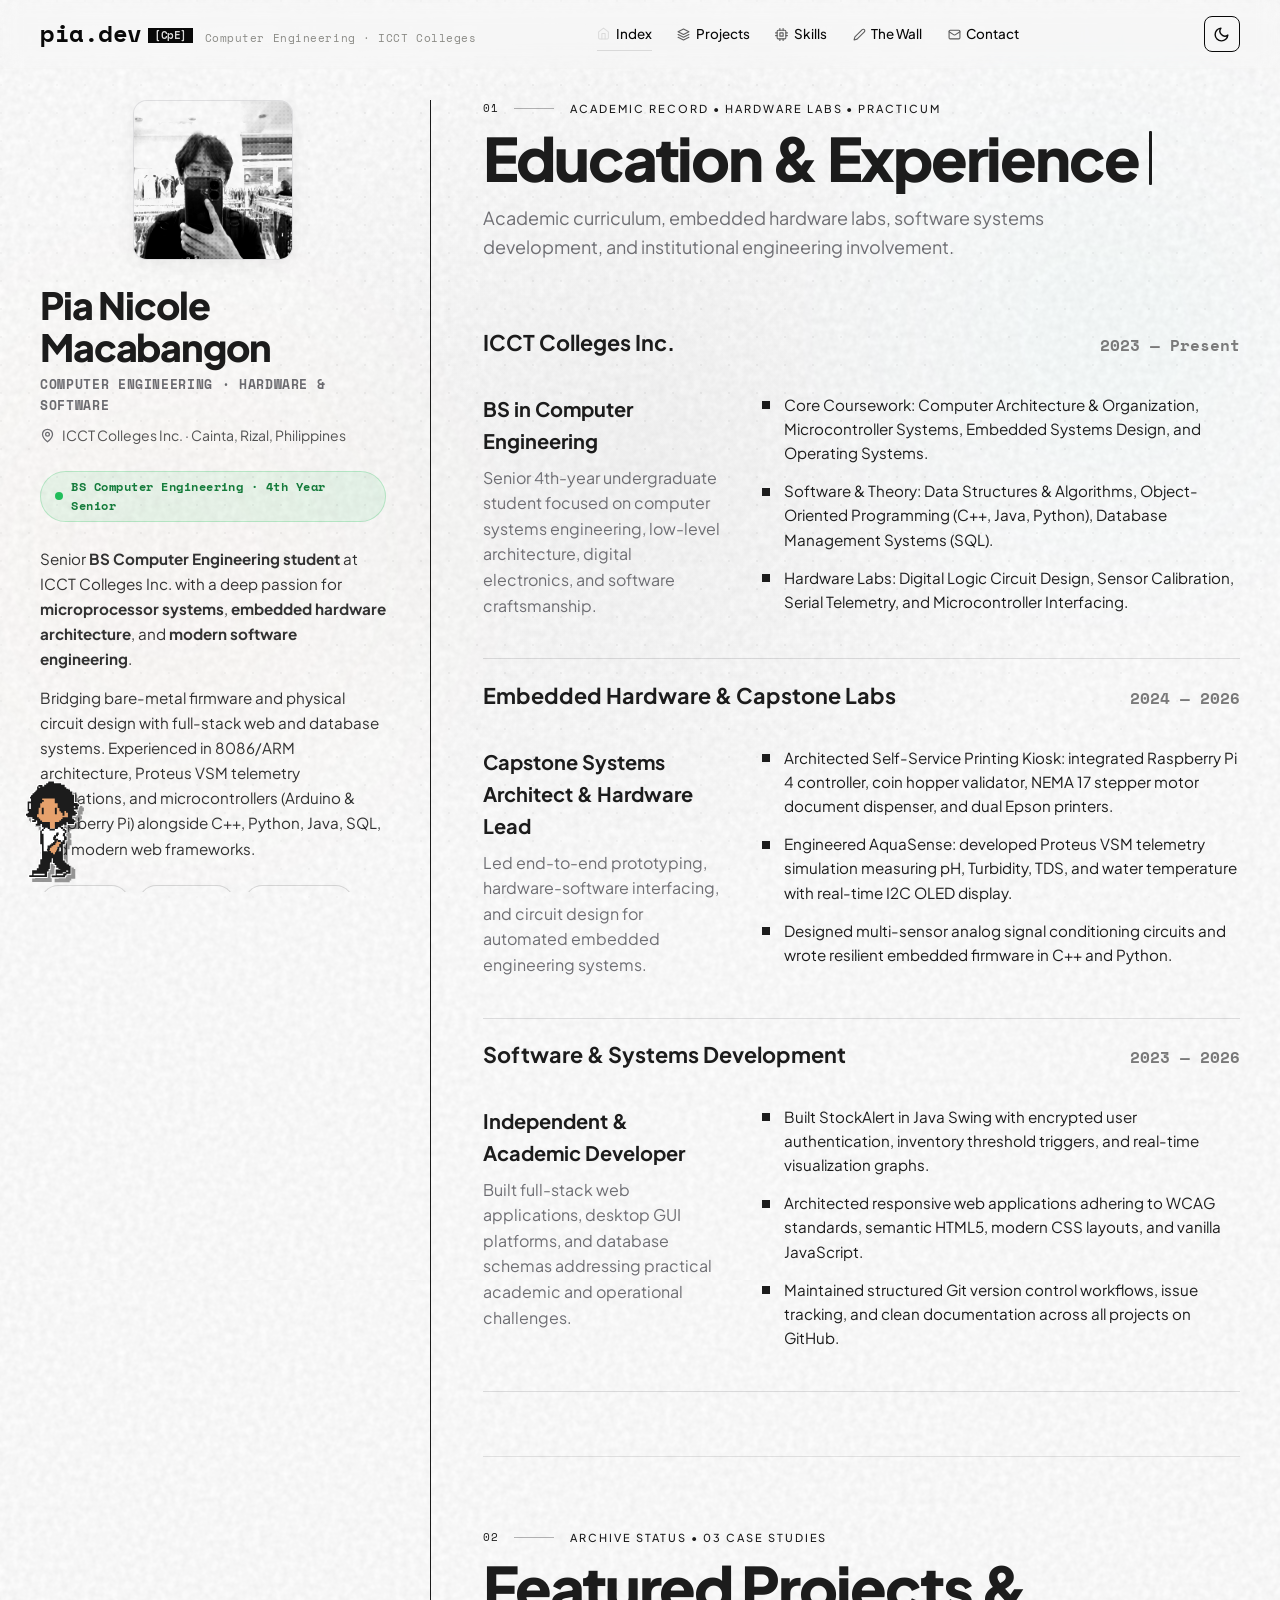
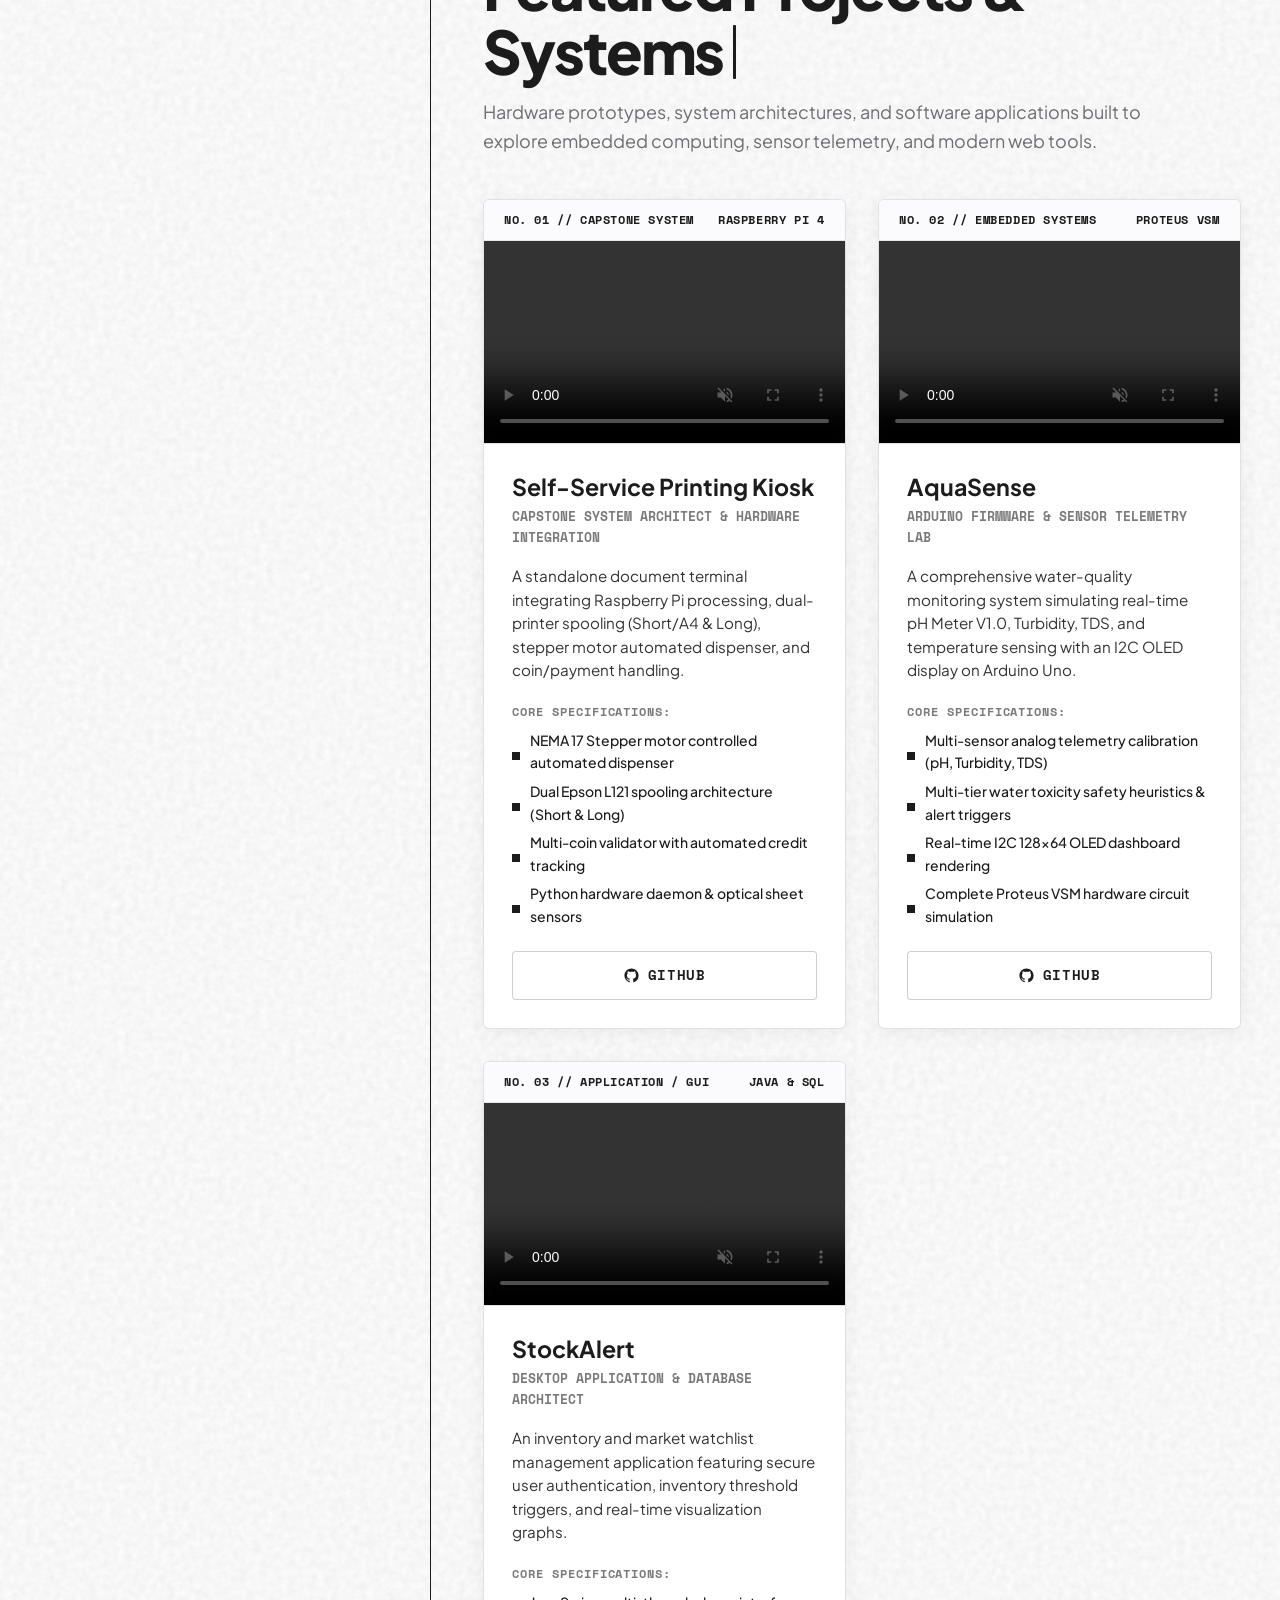
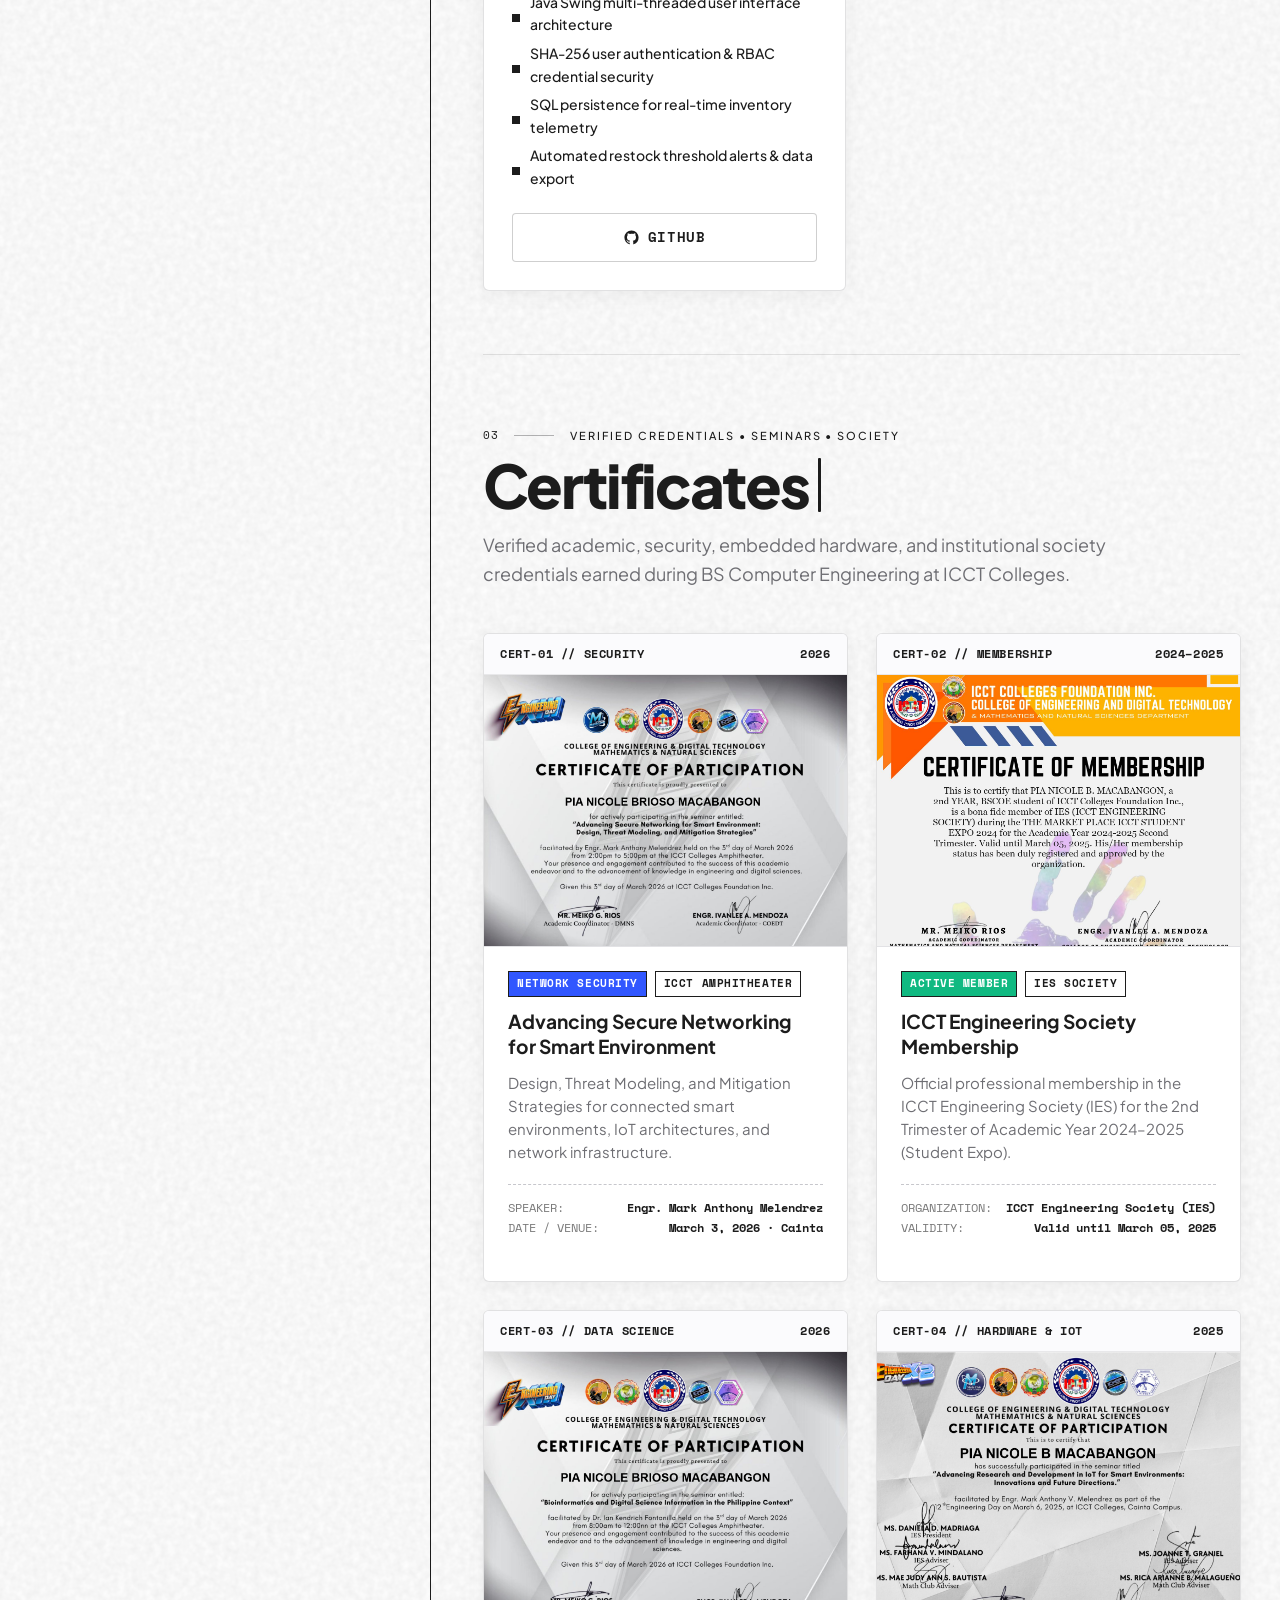
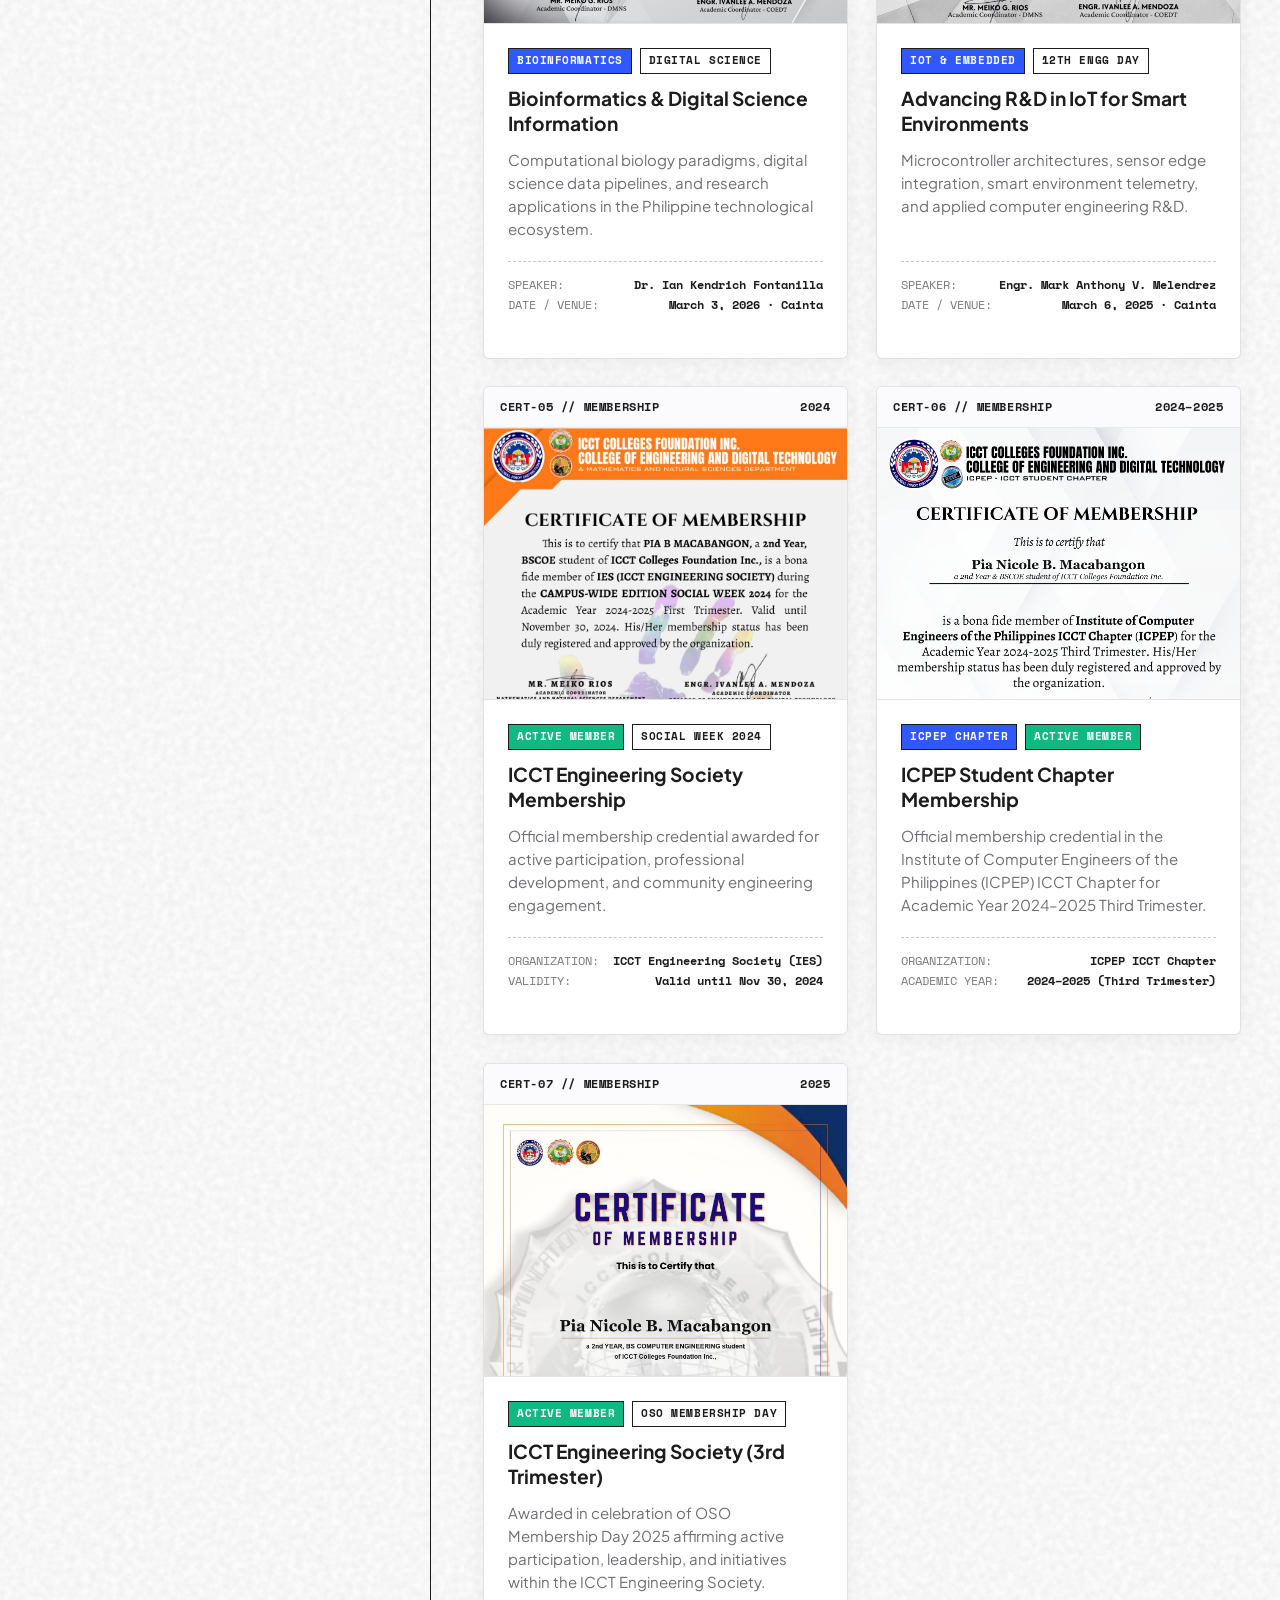
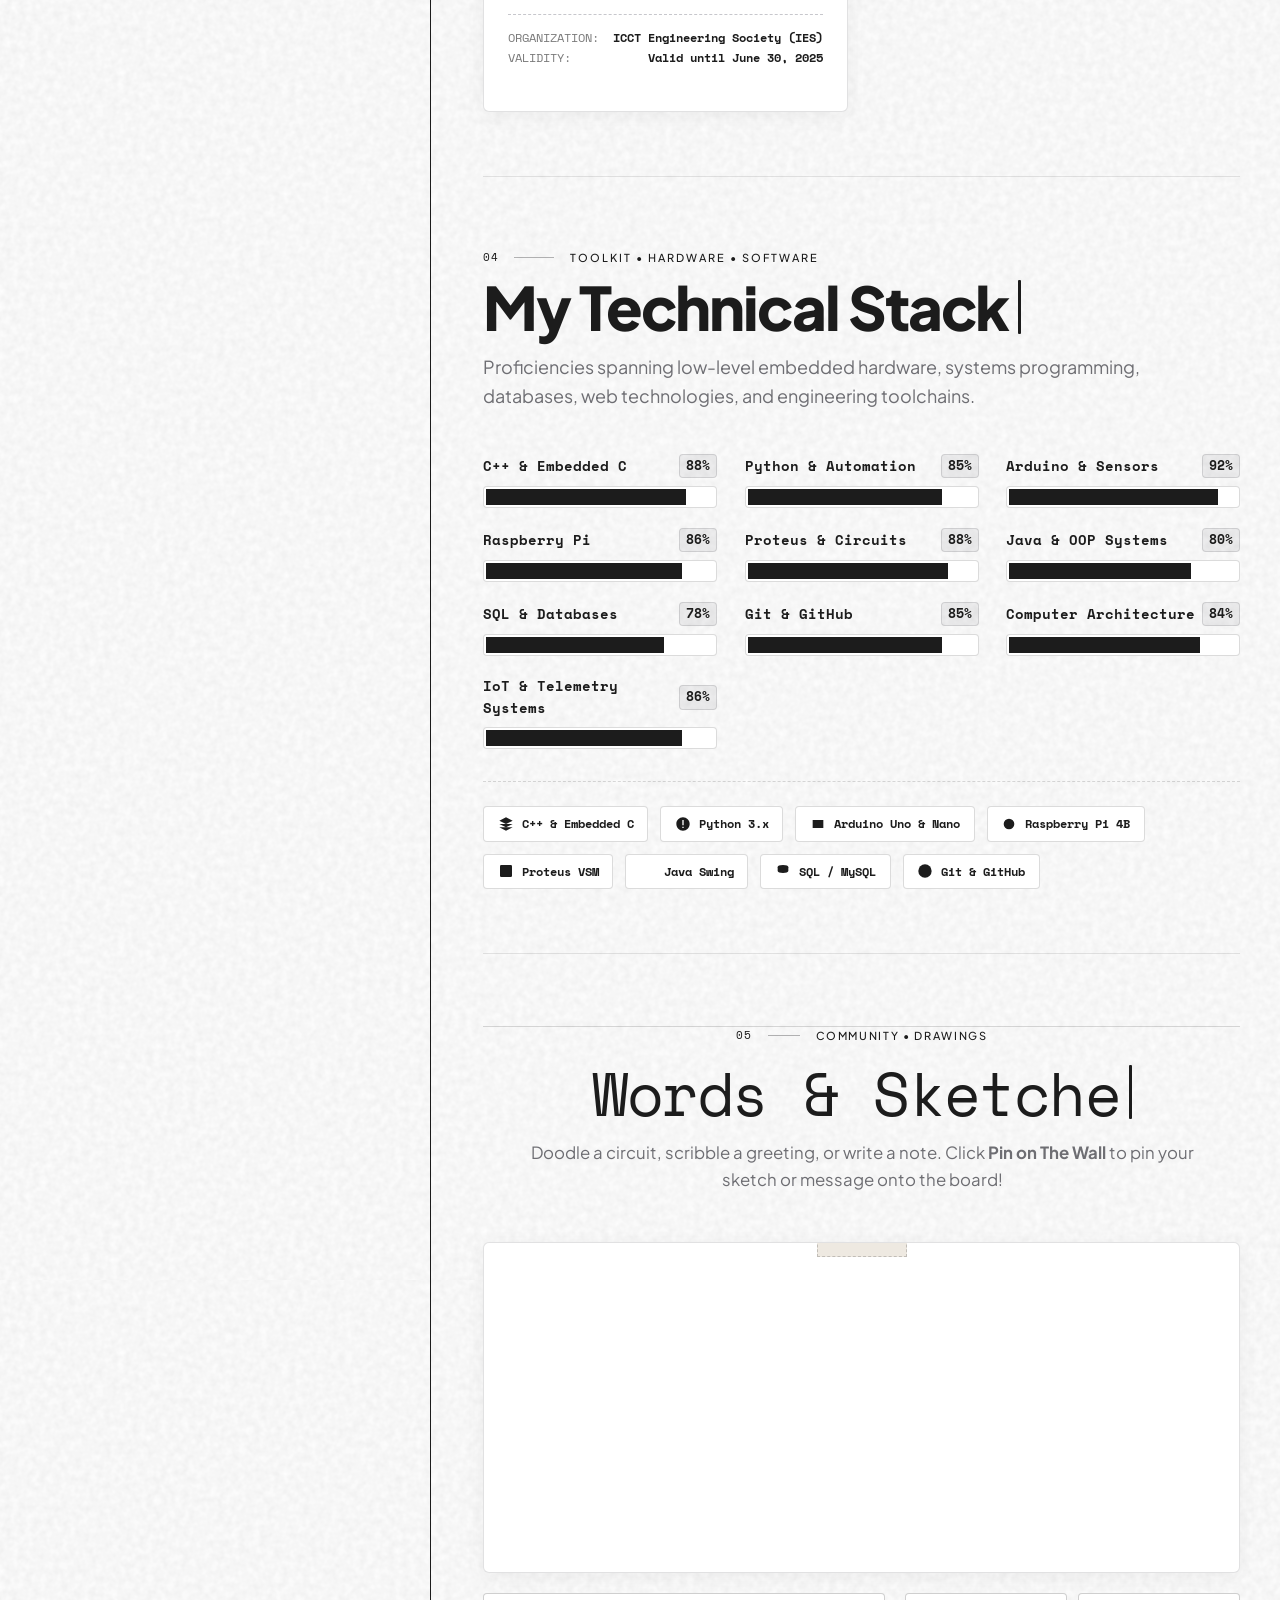
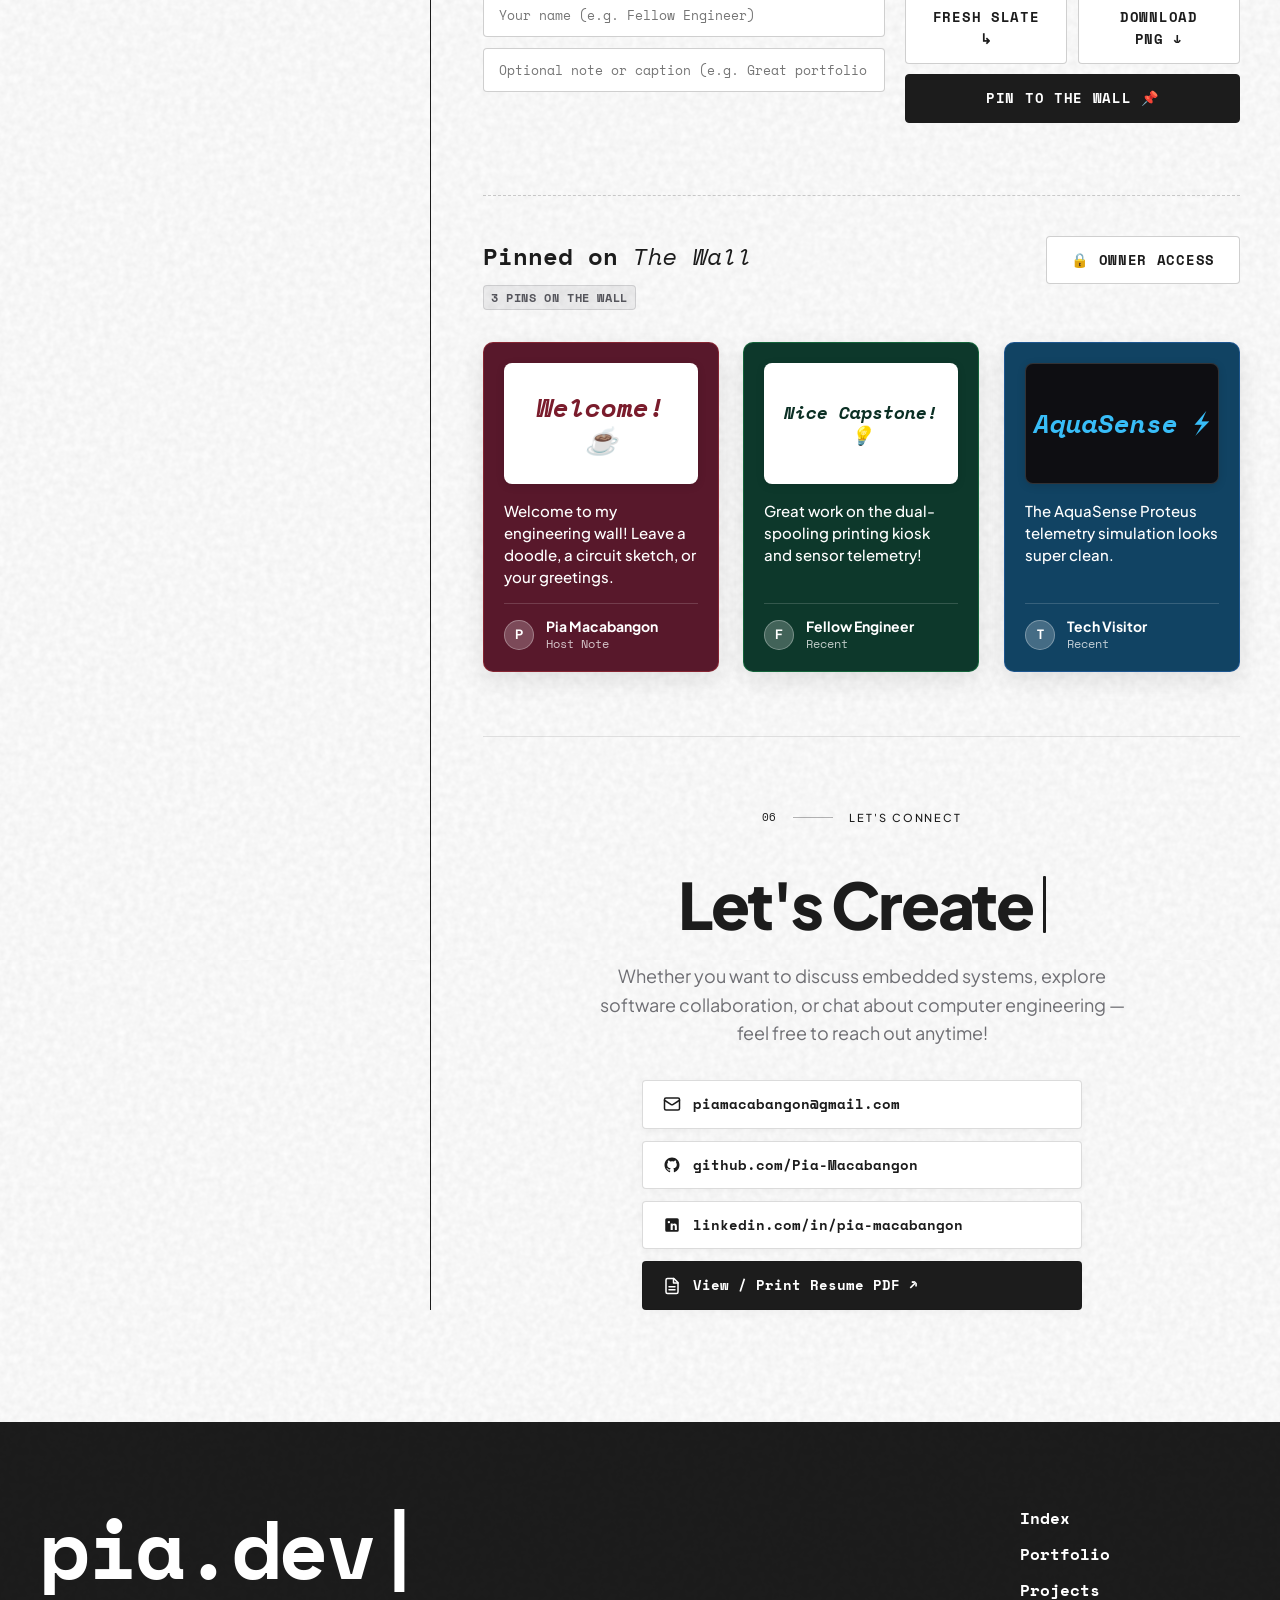
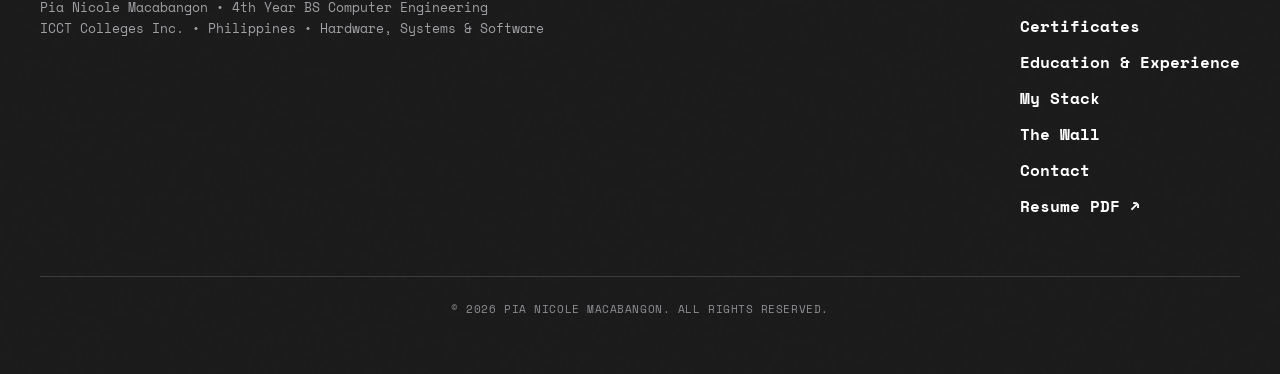
==== commit ff8a08b4: "feat(piabot): expand PiaBot with unlimited AI capabilities, live Gemini/ChatGPT integration, and ric" ====
--- a/index.html
+++ b/index.html
@@ -1163,13 +1163,64 @@
             <span class="pixel-online-dot" aria-hidden="true"></span>
           </div>
           <div>
-            <div class="pixel-chat-name">PiaBot <span class="pixel-chat-tag">AI // CpE // CHAT</span></div>
-            <div class="pixel-chat-status">ONLINE &bull; GENERAL KNOWLEDGE ACTIVE</div>
+            <div class="pixel-chat-name">PiaBot <span class="pixel-chat-tag">AI // CpE // UNLIMITED</span></div>
+            <div class="pixel-chat-status" id="pixel-chat-status">
+              <span class="pixel-status-badge" id="pixel-status-badge">⚡ SMART AI ACTIVE</span>
+            </div>
           </div>
         </div>
         <div class="pixel-chat-controls">
+          <button id="pixel-chat-settings-btn" class="pixel-chat-btn-icon" title="AI Engine Settings (Connect Gemini / ChatGPT)" type="button" aria-label="AI Engine Settings">⚙️</button>
           <button id="pixel-chat-clear" class="pixel-chat-btn-icon" title="Clear chat history" type="button" aria-label="Clear chat history">&#x21bb;</button>
           <button id="pixel-chat-close" class="pixel-chat-btn-icon" title="Close chat" type="button" aria-label="Close chat">&times;</button>
+        </div>
+      </div>
+
+      <!-- AI Engine Settings Drawer -->
+      <div class="pixel-chat-settings-drawer" id="pixel-chat-settings-drawer" aria-hidden="true">
+        <div class="pixel-drawer-header">
+          <div class="pixel-drawer-title-group">
+            <span class="pixel-drawer-icon">⚙️</span>
+            <div>
+              <div class="pixel-drawer-title">AI ENGINE CONFIGURATION</div>
+              <div class="pixel-drawer-subtitle">Connect Gemini / ChatGPT or use Built-in</div>
+            </div>
+          </div>
+          <button type="button" id="pixel-settings-drawer-close" class="pixel-drawer-close-btn" aria-label="Close settings">&times;</button>
+        </div>
+        <div class="pixel-drawer-content">
+          <p class="pixel-drawer-desc">
+            PiaBot can answer <strong>any question without limitations</strong> — coding, circuits, math, science, and life advice! Choose how you'd like PiaBot to think:
+          </p>
+
+          <div class="pixel-setting-row">
+            <label for="pixel-provider-select" class="pixel-setting-label">AI Engine Mode</label>
+            <select id="pixel-provider-select" class="pixel-form-select">
+              <option value="builtin">⚡ Smart Built-in Engine (Offline &bull; Zero Setup)</option>
+              <option value="gemini">🟢 Google Gemini 1.5 Flash (Free &bull; Cloud AI)</option>
+              <option value="openai">🤖 OpenAI ChatGPT (GPT-4o mini &bull; Cloud AI)</option>
+            </select>
+          </div>
+
+          <div class="pixel-setting-row" id="pixel-key-row" style="display: none;">
+            <label for="pixel-api-key-input" class="pixel-setting-label" id="pixel-key-label">API Key</label>
+            <div class="pixel-key-input-wrap">
+              <input type="password" id="pixel-api-key-input" class="pixel-form-input" placeholder="Paste your API key here..." autocomplete="off">
+              <button type="button" id="pixel-key-toggle-btn" class="pixel-key-eye-btn" title="Show/Hide Key">👁️</button>
+            </div>
+            <div class="pixel-key-help" id="pixel-key-help-gemini">
+              <span>👉 Get a <strong>100% Free</strong> Gemini API key in 30 seconds at </span><a href="https://aistudio.google.com/app/apikey" target="_blank" rel="noopener">Google AI Studio &nearr;</a>
+            </div>
+            <div class="pixel-key-help" id="pixel-key-help-openai" style="display: none;">
+              <span>👉 Get your OpenAI API key at </span><a href="https://platform.openai.com/api-keys" target="_blank" rel="noopener">platform.openai.com &nearr;</a>
+            </div>
+            <p class="pixel-privacy-note">🔒 <strong>Privacy First</strong>: Your API key is saved strictly in your browser's private local storage (localStorage) and never uploaded to GitHub or external servers.</p>
+          </div>
+
+          <div class="pixel-drawer-actions">
+            <button type="button" id="pixel-settings-save-btn" class="pixel-btn-primary">Save &amp; Activate</button>
+            <button type="button" id="pixel-settings-clear-btn" class="pixel-btn-secondary">Reset to Built-in</button>
+          </div>
         </div>
       </div>
 
@@ -1179,20 +1230,22 @@
       <!-- Quick Prompt Chips -->
       <div class="pixel-chat-chips" id="pixel-chat-chips">
         <button class="pixel-chip" type="button" data-prompt="Tell me about Pia">🎓 About Pia</button>
+        <button class="pixel-chip" type="button" data-prompt="Write a Python script for an automated sensor alert">🐍 Python IoT Code</button>
         <button class="pixel-chip" type="button" data-prompt="What is the difference between Arduino and Raspberry Pi?">⚡ Arduino vs Pi</button>
         <button class="pixel-chip" type="button" data-prompt="Tell me about the Printing Kiosk">🖨️ Capstone Kiosk</button>
-        <button class="pixel-chip" type="button" data-prompt="How do C++ pointers work?">💻 C++ Pointers</button>
+        <button class="pixel-chip" type="button" data-prompt="How do C++ pointers and memory management work?">💻 C++ Pointers</button>
+        <button class="pixel-chip" type="button" data-prompt="Explain Quantum Computing in simple terms">⚛️ Quantum Computing</button>
         <button class="pixel-chip" type="button" data-prompt="Tell me a programmer joke">🤖 Tell a Joke</button>
-        <button class="pixel-chip" type="button" data-prompt="What is Ohm's Law and how do I use it?">🔌 Ohm's Law</button>
-        <button class="pixel-chip" type="button" data-prompt="What is IoT?">🌐 What is IoT?</button>
+        <button class="pixel-chip" type="button" data-prompt="What is Ohm's Law and how do I calculate an LED resistor?">🔌 Ohm's Law</button>
+        <button class="pixel-chip" type="button" data-prompt="What is IoT and how does MQTT work?">🌐 What is IoT?</button>
+        <button class="pixel-chip" type="button" data-prompt="Calculate 25 * 18 + 140 / 4">🧮 Calculate Math</button>
         <button class="pixel-chip" type="button" data-prompt="Tell me about AquaSense">💧 AquaSense</button>
-        <button class="pixel-chip" type="button" data-prompt="What is Pia's technical stack?">🛠️ Tech Stack</button>
         <button class="pixel-chip" type="button" data-prompt="How can I contact Pia?">📬 Contact</button>
       </div>
 
       <!-- Chat Input Form -->
       <form class="pixel-chat-input-bar" id="pixel-chat-form">
-        <input type="text" id="pixel-chat-input" class="pixel-chat-input" placeholder="Ask anything: tech, coding, circuits, jokes, Pia..." maxlength="200" autocomplete="off">
+        <textarea id="pixel-chat-input" class="pixel-chat-input" placeholder="Ask anything: code, circuits, math, science, advice..." rows="1" maxlength="2500" autocomplete="off"></textarea>
         <button type="submit" class="pixel-chat-send" id="pixel-chat-send" title="Send message" aria-label="Send message">
           <span>SEND</span>
           <svg width="12" height="12" viewBox="0 0 24 24" fill="currentColor">
--- a/style.css
+++ b/style.css
@@ -3288,9 +3288,9 @@
   z-index: 9999;
   bottom: 8rem;
   left: 1.5rem;
-  width: 380px;
+  width: 410px;
   max-width: calc(100vw - 2rem);
-  height: 520px;
+  height: 560px;
   max-height: calc(100vh - 9.5rem);
   display: flex;
   flex-direction: column;
@@ -3319,6 +3319,7 @@
               0 15px 35px rgba(0, 0, 0, 0.15);
   overflow: hidden;
   box-sizing: border-box;
+  position: relative;
 }
 
 .pixel-chat-header {
@@ -3388,7 +3389,283 @@
   font-family: var(--font-mono, monospace);
   font-size: 0.625rem;
   letter-spacing: 0.06em;
+  margin-top: 1px;
+}
+
+.pixel-status-badge {
+  display: inline-flex;
+  align-items: center;
+  gap: 4px;
+  font-family: var(--font-mono, monospace);
+  font-size: 0.625rem;
+  letter-spacing: 0.05em;
+  padding: 1px 6px;
+  border-radius: 3px;
+  background-color: rgba(16, 185, 129, 0.16);
   color: #10b981;
+  border: 1px solid rgba(16, 185, 129, 0.35);
+  cursor: pointer;
+  transition: all 0.2s ease;
+  user-select: none;
+}
+
+.pixel-status-badge:hover {
+  background-color: rgba(16, 185, 129, 0.28);
+  border-color: #10b981;
+}
+
+.pixel-status-badge.gemini {
+  background-color: rgba(66, 133, 244, 0.2);
+  color: #60a5fa;
+  border-color: rgba(96, 165, 250, 0.45);
+}
+
+.pixel-status-badge.gemini:hover {
+  background-color: rgba(66, 133, 244, 0.32);
+  border-color: #60a5fa;
+}
+
+.pixel-status-badge.openai {
+  background-color: rgba(16, 163, 127, 0.22);
+  color: #34d399;
+  border-color: rgba(52, 211, 153, 0.45);
+}
+
+.pixel-status-badge.openai:hover {
+  background-color: rgba(16, 163, 127, 0.35);
+  border-color: #34d399;
+}
+
+/* AI Settings Drawer */
+.pixel-chat-settings-drawer {
+  position: absolute;
+  top: 0;
+  left: 0;
+  right: 0;
+  bottom: 0;
+  background-color: #ffffff;
+  z-index: 30;
+  display: flex;
+  flex-direction: column;
+  transform: translateY(-100%);
+  opacity: 0;
+  pointer-events: none;
+  transition: transform 0.26s cubic-bezier(0.16, 1, 0.3, 1),
+              opacity 0.2s ease;
+  box-sizing: border-box;
+}
+
+.pixel-chat-settings-drawer.is-open {
+  transform: translateY(0);
+  opacity: 1;
+  pointer-events: auto;
+}
+
+.pixel-drawer-header {
+  display: flex;
+  align-items: center;
+  justify-content: space-between;
+  padding: 0.85rem 1rem;
+  background-color: #1c1c1c;
+  color: #ffffff;
+  border-bottom: 2px solid #1c1c1c;
+  flex-shrink: 0;
+}
+
+.pixel-drawer-title-group {
+  display: flex;
+  align-items: center;
+  gap: 0.5rem;
+}
+
+.pixel-drawer-icon {
+  font-size: 1.1rem;
+}
+
+.pixel-drawer-title {
+  font-family: var(--font-display, "Playfair Display", serif);
+  font-size: 0.875rem;
+  font-weight: 700;
+  letter-spacing: 0.04em;
+}
+
+.pixel-drawer-subtitle {
+  font-family: var(--font-mono, monospace);
+  font-size: 0.575rem;
+  color: rgba(255, 255, 255, 0.7);
+  letter-spacing: 0.05em;
+}
+
+.pixel-drawer-close-btn {
+  background: transparent;
+  border: 1px solid rgba(255, 255, 255, 0.25);
+  color: #ffffff;
+  width: 24px;
+  height: 24px;
+  border-radius: 3px;
+  display: flex;
+  align-items: center;
+  justify-content: center;
+  font-size: 1rem;
+  cursor: pointer;
+  transition: all 0.2s ease;
+}
+
+.pixel-drawer-close-btn:hover {
+  background-color: #ffffff;
+  color: #1c1c1c;
+}
+
+.pixel-drawer-content {
+  flex: 1;
+  overflow-y: auto;
+  padding: 1rem 1.15rem;
+  display: flex;
+  flex-direction: column;
+  gap: 0.85rem;
+  background-color: #fbfbfd;
+}
+
+.pixel-drawer-desc {
+  font-size: 0.78rem;
+  line-height: 1.45;
+  color: #4b5563;
+  margin: 0;
+}
+
+.pixel-drawer-desc strong {
+  color: #1c1c1c;
+}
+
+.pixel-setting-row {
+  display: flex;
+  flex-direction: column;
+  gap: 0.35rem;
+}
+
+.pixel-setting-label {
+  font-family: var(--font-mono, monospace);
+  font-size: 0.6875rem;
+  font-weight: 700;
+  text-transform: uppercase;
+  letter-spacing: 0.06em;
+  color: #1f2937;
+}
+
+.pixel-form-select,
+.pixel-form-input {
+  width: 100%;
+  box-sizing: border-box;
+  font-family: var(--font-mono, monospace);
+  font-size: 0.775rem;
+  padding: 0.55rem 0.65rem;
+  border: 1px solid rgba(15, 15, 17, 0.22);
+  border-radius: 4px;
+  background-color: #ffffff;
+  color: #1c1c1c;
+  outline: none;
+  transition: border-color 0.2s ease;
+}
+
+.pixel-form-select:focus,
+.pixel-form-input:focus {
+  border-color: #1c1c1c;
+}
+
+.pixel-key-input-wrap {
+  position: relative;
+  display: flex;
+  align-items: center;
+}
+
+.pixel-key-input-wrap .pixel-form-input {
+  padding-right: 2.2rem;
+}
+
+.pixel-key-eye-btn {
+  position: absolute;
+  right: 6px;
+  background: transparent;
+  border: none;
+  cursor: pointer;
+  font-size: 0.85rem;
+  padding: 2px 4px;
+  opacity: 0.65;
+  transition: opacity 0.2s ease;
+}
+
+.pixel-key-eye-btn:hover {
+  opacity: 1;
+}
+
+.pixel-key-help {
+  font-family: var(--font-mono, monospace);
+  font-size: 0.675rem;
+  color: #4b5563;
+  line-height: 1.4;
+  margin-top: 0.15rem;
+}
+
+.pixel-key-help a {
+  color: #2563eb;
+  font-weight: 600;
+  text-decoration: underline;
+}
+
+.pixel-privacy-note {
+  font-family: var(--font-mono, monospace);
+  font-size: 0.65rem;
+  color: #065f46;
+  line-height: 1.4;
+  margin: 0.25rem 0 0 0;
+  padding: 0.45rem 0.6rem;
+  background-color: rgba(16, 185, 129, 0.1);
+  border-left: 2px solid #10b981;
+  border-radius: 2px;
+}
+
+.pixel-drawer-actions {
+  display: flex;
+  gap: 0.5rem;
+  margin-top: 0.4rem;
+  padding-top: 0.5rem;
+  border-top: 1px solid rgba(15, 15, 17, 0.1);
+}
+
+.pixel-btn-primary {
+  flex: 1;
+  background-color: #1c1c1c;
+  color: #ffffff;
+  border: 1px solid #1c1c1c;
+  border-radius: 4px;
+  padding: 0.55rem 0.75rem;
+  font-family: var(--font-mono, monospace);
+  font-size: 0.75rem;
+  font-weight: 700;
+  letter-spacing: 0.04em;
+  cursor: pointer;
+  transition: all 0.2s ease;
+}
+
+.pixel-btn-primary:hover {
+  background-color: #33333d;
+}
+
+.pixel-btn-secondary {
+  background: transparent;
+  color: #4b5563;
+  border: 1px solid rgba(15, 15, 17, 0.2);
+  border-radius: 4px;
+  padding: 0.55rem 0.75rem;
+  font-family: var(--font-mono, monospace);
+  font-size: 0.72rem;
+  cursor: pointer;
+  transition: all 0.2s ease;
+}
+
+.pixel-btn-secondary:hover {
+  background-color: rgba(0, 0, 0, 0.05);
+  color: #111827;
 }
 
 .pixel-chat-controls {
@@ -3457,6 +3734,14 @@
   font-family: inherit;
 }
 
+.pixel-msg-bubble p {
+  margin: 0 0 0.5rem 0;
+}
+
+.pixel-msg-bubble p:last-child {
+  margin-bottom: 0;
+}
+
 .pixel-msg-bubble code {
   font-family: var(--font-mono, monospace);
   font-size: 0.85em;
@@ -3466,6 +3751,66 @@
   border: 1px solid rgba(0, 0, 0, 0.06);
 }
 
+.pixel-msg-bubble pre {
+  margin: 0.55rem 0;
+  padding: 1.85rem 0.85rem 0.75rem 0.85rem;
+  background-color: #16161c;
+  color: #38ef7d;
+  border-radius: 5px;
+  font-family: var(--font-mono, monospace);
+  font-size: 0.75rem;
+  line-height: 1.45;
+  overflow-x: auto;
+  position: relative;
+  border: 1px solid rgba(255, 255, 255, 0.15);
+  box-shadow: inset 0 2px 4px rgba(0, 0, 0, 0.4);
+}
+
+.pixel-msg-bubble pre code {
+  background: transparent !important;
+  padding: 0 !important;
+  border: none !important;
+  color: inherit !important;
+  font-size: inherit;
+}
+
+.pixel-code-lang-tag {
+  position: absolute;
+  top: 4px;
+  left: 8px;
+  font-family: var(--font-mono, monospace);
+  font-size: 0.58rem;
+  color: rgba(255, 255, 255, 0.5);
+  text-transform: uppercase;
+  letter-spacing: 0.08em;
+}
+
+.pixel-code-copy-btn {
+  position: absolute;
+  top: 4px;
+  right: 6px;
+  background-color: rgba(255, 255, 255, 0.12);
+  border: 1px solid rgba(255, 255, 255, 0.22);
+  color: #ffffff;
+  border-radius: 3px;
+  padding: 2px 6px;
+  font-family: var(--font-mono, monospace);
+  font-size: 0.625rem;
+  cursor: pointer;
+  transition: all 0.18s ease;
+}
+
+.pixel-code-copy-btn:hover {
+  background-color: #ffffff;
+  color: #1c1c1c;
+}
+
+.pixel-code-copy-btn.copied {
+  background-color: #10b981;
+  color: #ffffff;
+  border-color: #10b981;
+}
+
 .pixel-msg-bubble a {
   color: inherit;
   text-decoration: underline;
@@ -3485,6 +3830,14 @@
 
 .pixel-msg-bubble li {
   margin-bottom: 0.25rem;
+}
+
+.pixel-msg-bubble blockquote {
+  margin: 0.45rem 0;
+  padding: 0.35rem 0.75rem;
+  border-left: 3px solid #1c1c1c;
+  background-color: rgba(0, 0, 0, 0.04);
+  font-style: italic;
 }
 
 .pixel-chat-msg.bot .pixel-msg-bubble {
@@ -3567,7 +3920,15 @@
   outline: none;
   background-color: #f9f9fb;
   color: #1c1c1c;
-  transition: border-color 0.2s ease;
+  resize: none;
+  min-height: 38px;
+  height: 38px;
+  max-height: 110px;
+  line-height: 1.35;
+  box-sizing: border-box;
+  overflow-y: auto;
+  scrollbar-width: thin;
+  transition: border-color 0.2s ease, background-color 0.2s ease;
 }
 
 .pixel-chat-input:focus {
@@ -3578,6 +3939,7 @@
 .pixel-chat-send {
   display: inline-flex;
   align-items: center;
+  justify-content: center;
   gap: 0.35rem;
   padding: 0.55rem 0.85rem;
   background-color: #1c1c1c;
@@ -3588,11 +3950,18 @@
   font-size: 0.72rem;
   font-weight: 700;
   cursor: pointer;
+  align-self: flex-end;
+  height: 38px;
   transition: all 0.2s ease;
 }
 
-.pixel-chat-send:hover {
+.pixel-chat-send:hover:not(:disabled) {
   background-color: #33333d;
+}
+
+.pixel-chat-send:disabled {
+  opacity: 0.5;
+  cursor: not-allowed;
 }
 
 .pixel-typing-indicator {
@@ -3690,6 +4059,81 @@
 
 [data-theme="dark"] .pixel-chat-send:hover {
   background-color: #e4e4e7 !important;
+}
+
+[data-theme="dark"] .pixel-chat-settings-drawer {
+  background-color: #121216 !important;
+}
+
+[data-theme="dark"] .pixel-drawer-header {
+  background-color: #18181f !important;
+  border-bottom-color: rgba(255, 255, 255, 0.12) !important;
+}
+
+[data-theme="dark"] .pixel-drawer-content {
+  background-color: #101015 !important;
+}
+
+[data-theme="dark"] .pixel-drawer-desc {
+  color: #9ca3af !important;
+}
+
+[data-theme="dark"] .pixel-drawer-desc strong {
+  color: #f3f4f6 !important;
+}
+
+[data-theme="dark"] .pixel-setting-label {
+  color: #e5e7eb !important;
+}
+
+[data-theme="dark"] .pixel-form-select,
+[data-theme="dark"] .pixel-form-input {
+  background-color: #191922 !important;
+  border-color: rgba(255, 255, 255, 0.18) !important;
+  color: #ffffff !important;
+}
+
+[data-theme="dark"] .pixel-form-select:focus,
+[data-theme="dark"] .pixel-form-input:focus {
+  border-color: #ffffff !important;
+}
+
+[data-theme="dark"] .pixel-key-help {
+  color: #9ca3af !important;
+}
+
+[data-theme="dark"] .pixel-key-help a {
+  color: #60a5fa !important;
+}
+
+[data-theme="dark"] .pixel-privacy-note {
+  background-color: rgba(16, 185, 129, 0.12) !important;
+  color: #a7f3d0 !important;
+}
+
+[data-theme="dark"] .pixel-btn-primary {
+  background-color: #ffffff !important;
+  color: #0b0b0e !important;
+  border-color: #ffffff !important;
+}
+
+[data-theme="dark"] .pixel-btn-primary:hover {
+  background-color: #e4e4e7 !important;
+}
+
+[data-theme="dark"] .pixel-btn-secondary {
+  border-color: rgba(255, 255, 255, 0.2) !important;
+  color: #9ca3af !important;
+}
+
+[data-theme="dark"] .pixel-btn-secondary:hover {
+  background-color: rgba(255, 255, 255, 0.08) !important;
+  color: #ffffff !important;
+}
+
+[data-theme="dark"] .pixel-msg-bubble blockquote {
+  border-left-color: #ffffff !important;
+  background-color: rgba(255, 255, 255, 0.06) !important;
 }
 
 @media (max-width: 480px) {
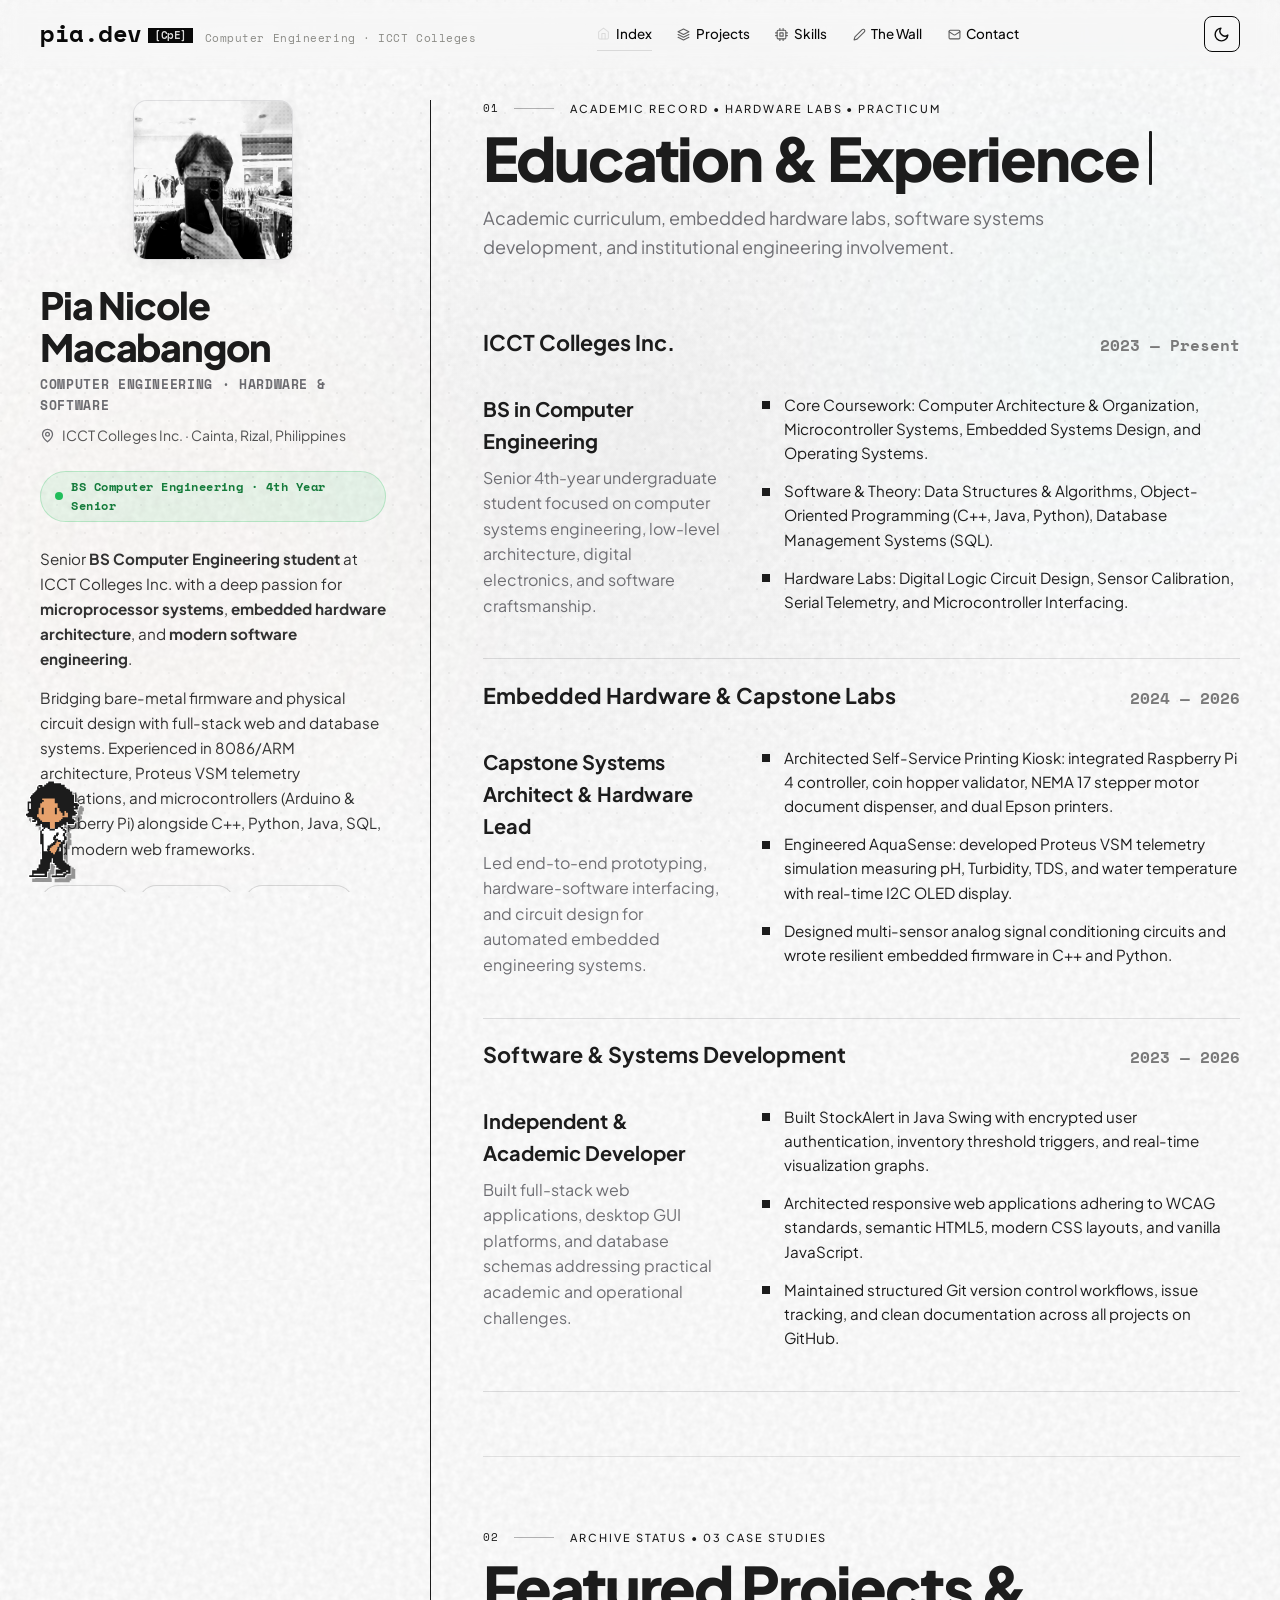
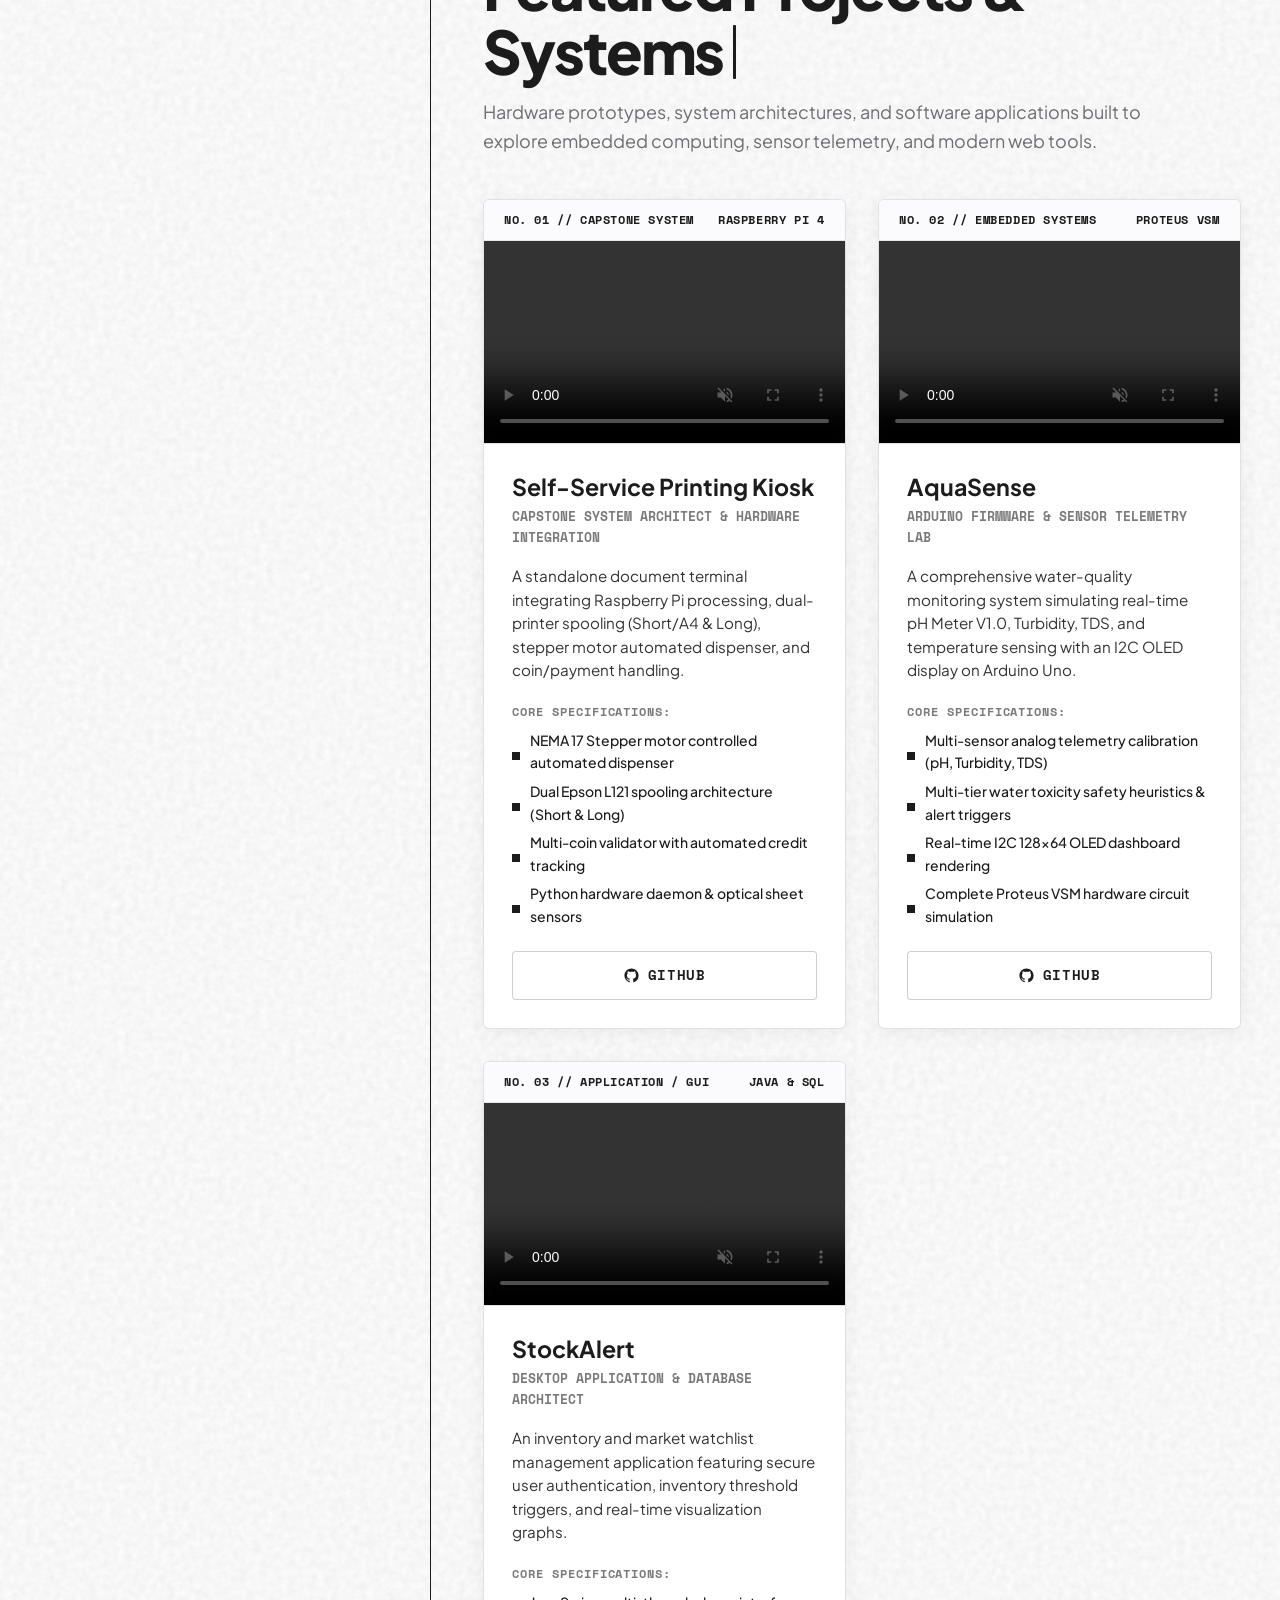
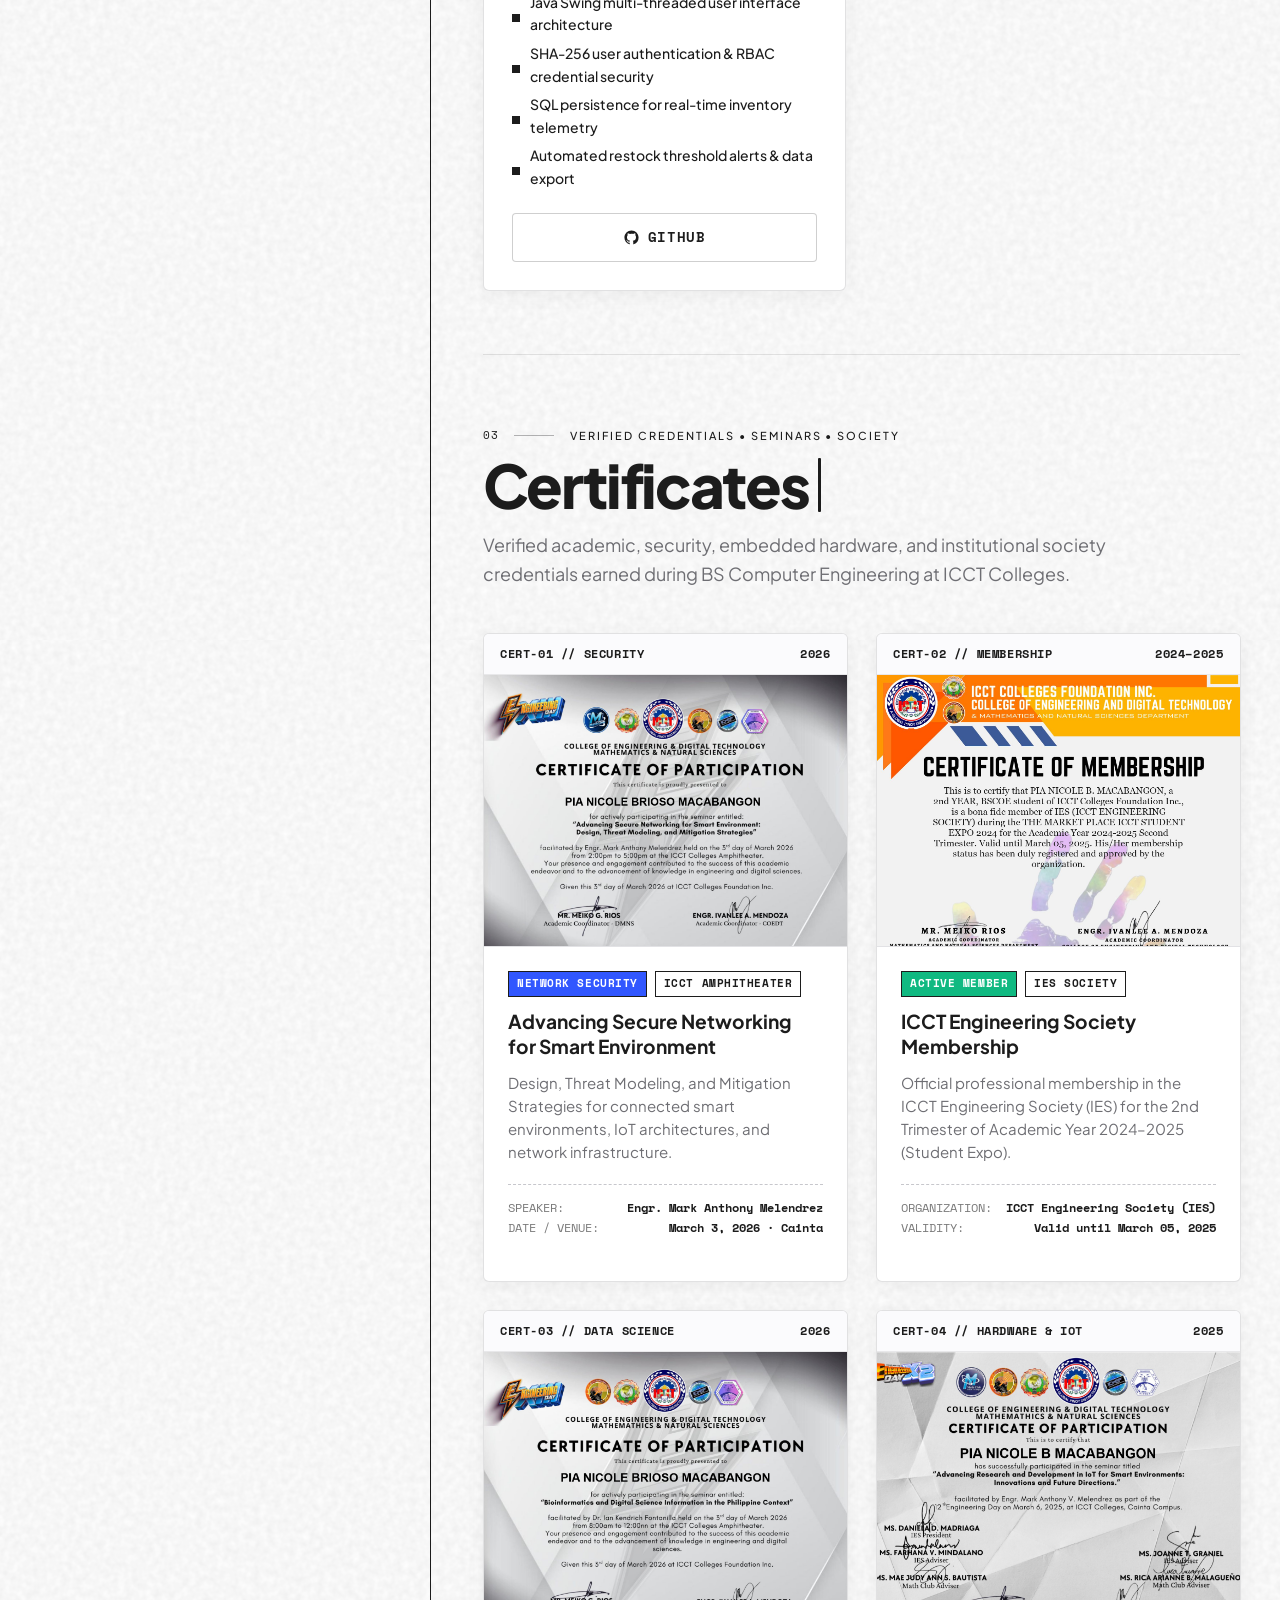
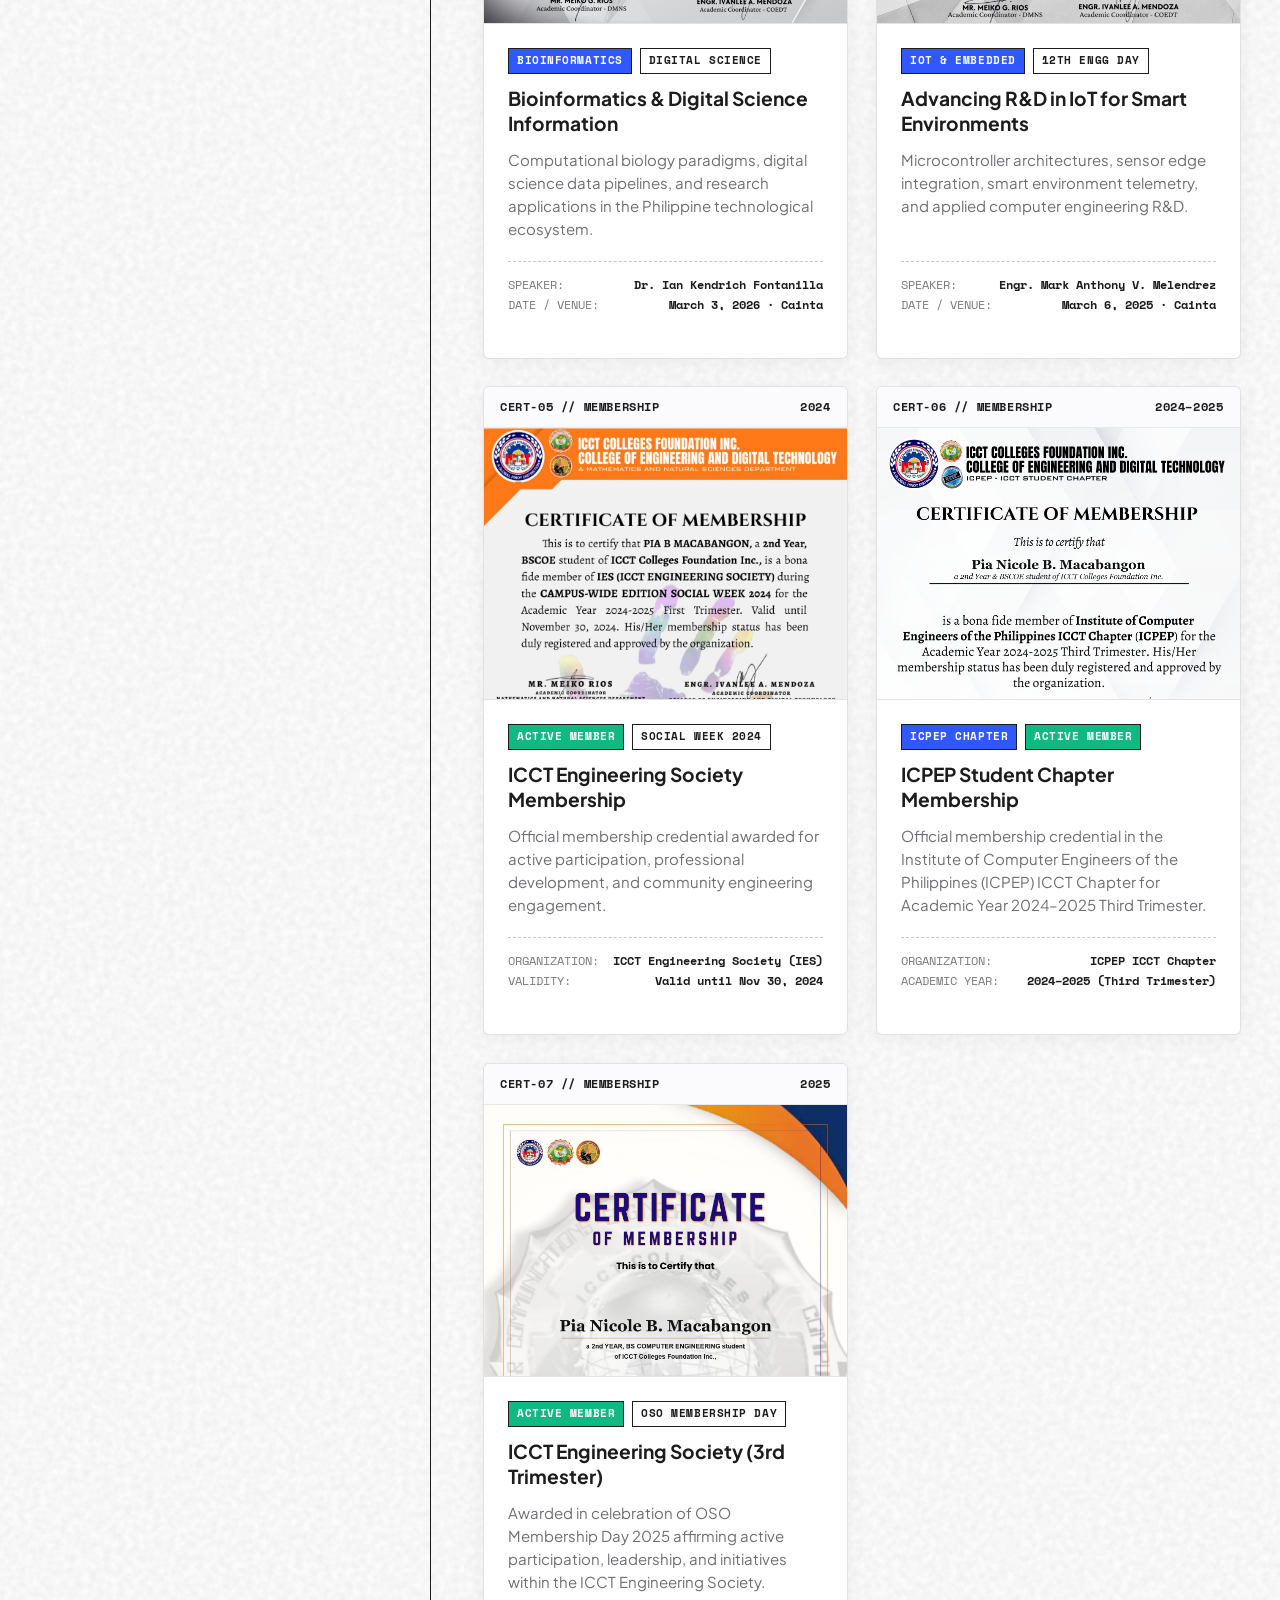
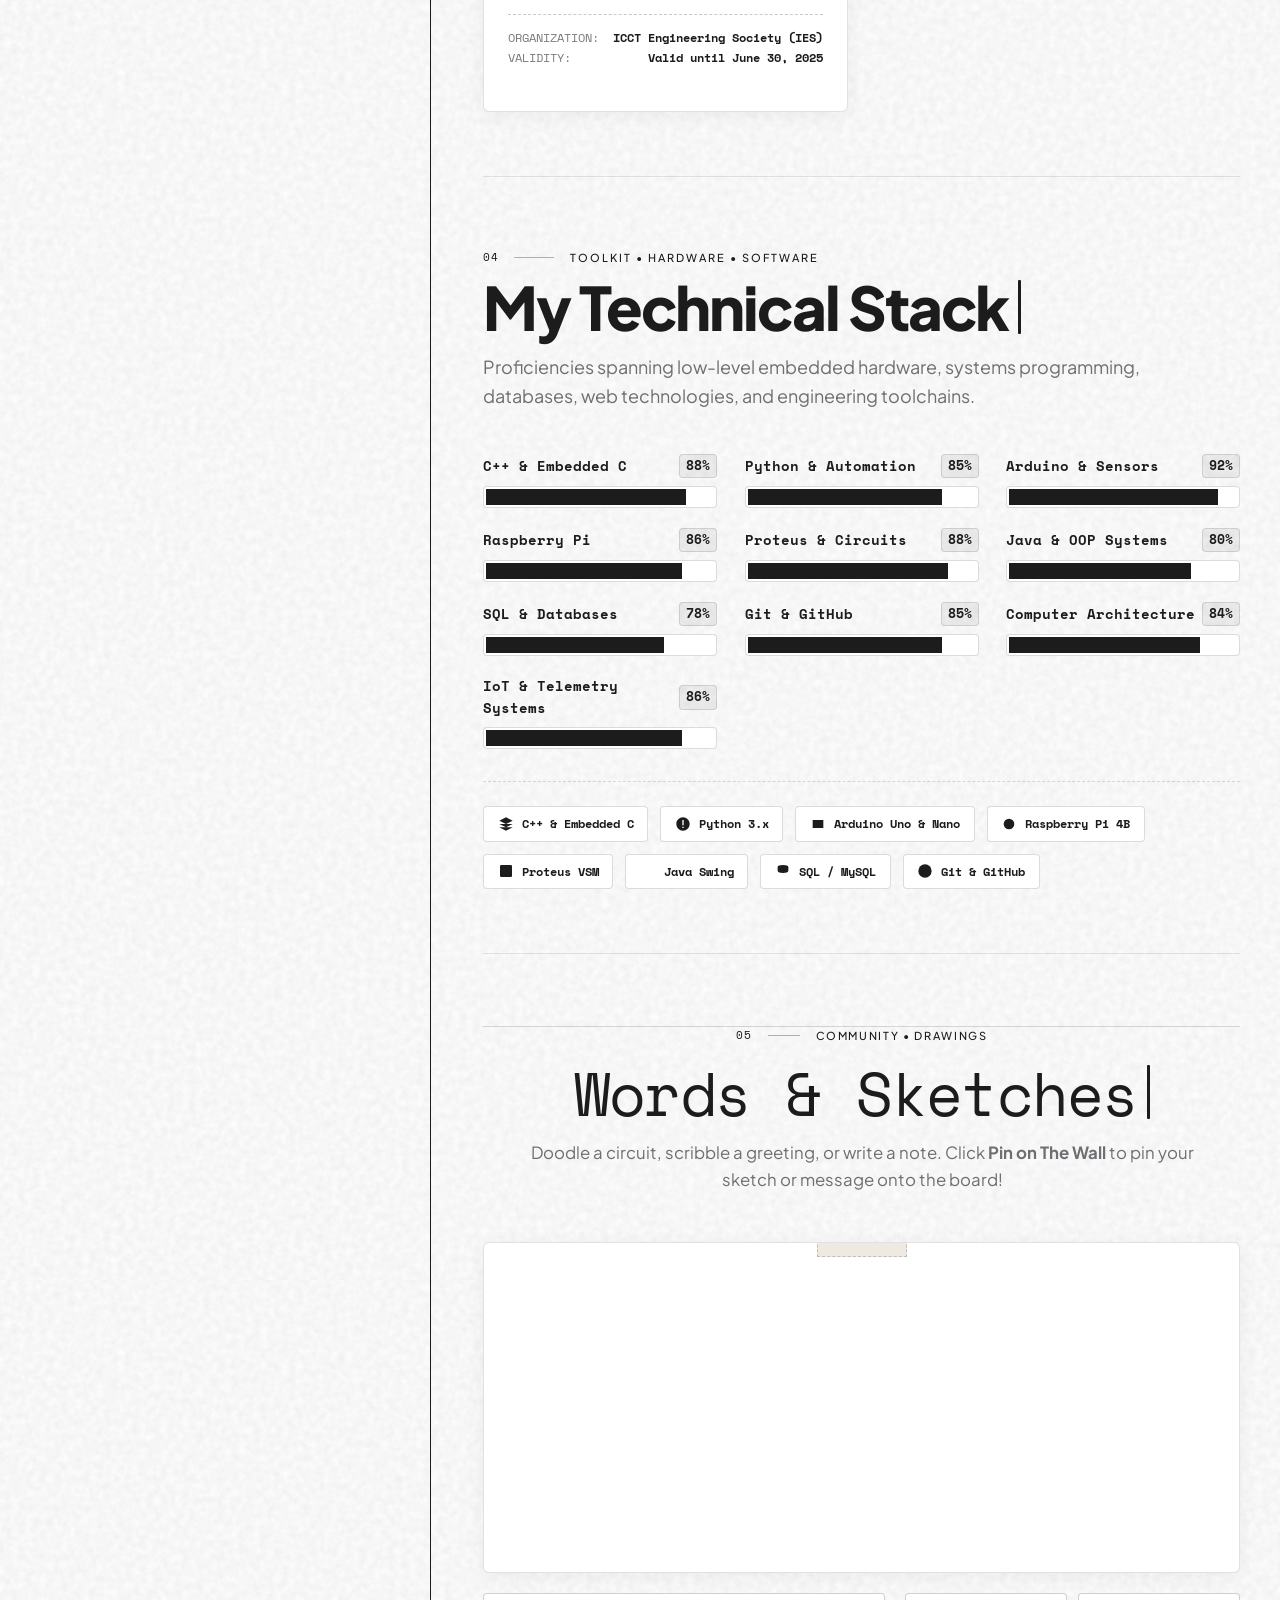
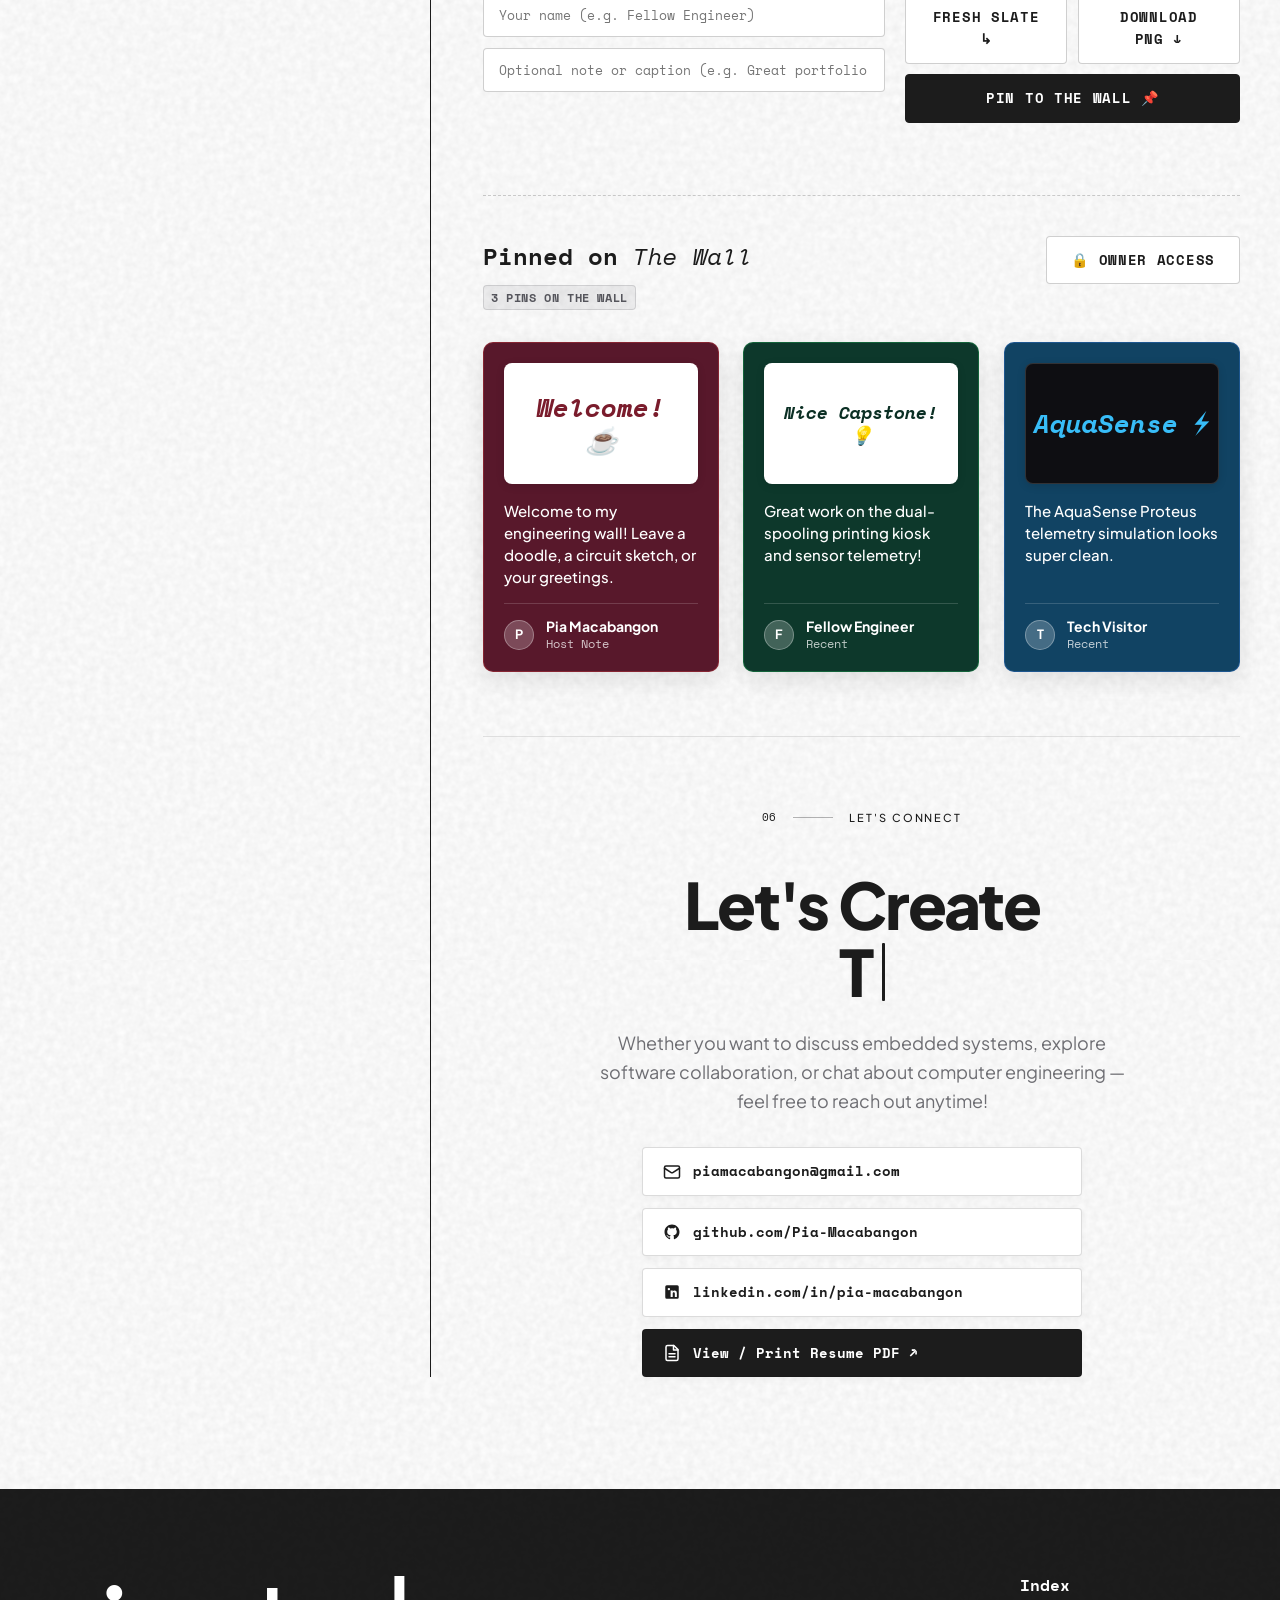
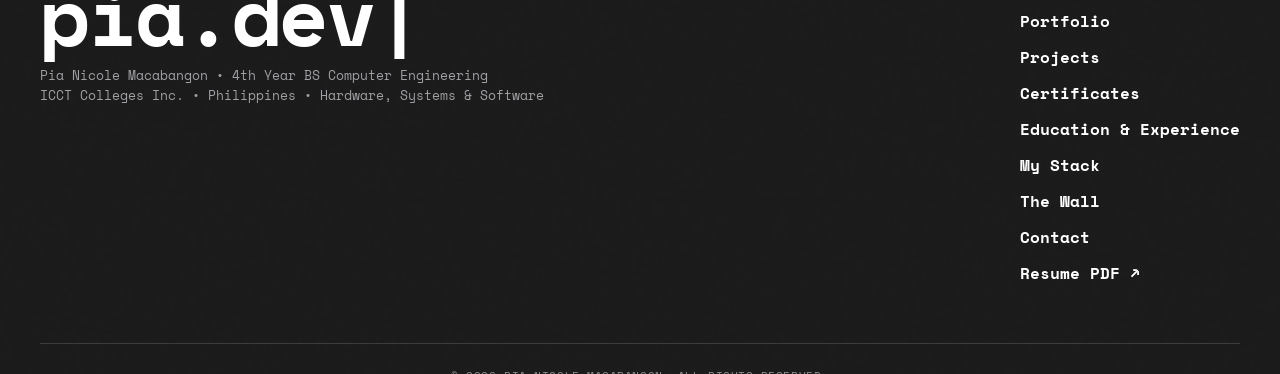
==== commit 10291507: "fix(piabot): add dynamic Gemini model auto-detection and multi-model fallback cascade" ====
--- a/index.html
+++ b/index.html
@@ -1197,7 +1197,7 @@
             <label for="pixel-provider-select" class="pixel-setting-label">AI Engine Mode</label>
             <select id="pixel-provider-select" class="pixel-form-select">
               <option value="builtin">⚡ Smart Built-in Engine (Offline &bull; Zero Setup)</option>
-              <option value="gemini">🟢 Google Gemini 1.5 Flash (Free &bull; Cloud AI)</option>
+              <option value="gemini">🟢 Google Gemini (Auto-Detect Flash &bull; Free)</option>
               <option value="openai">🤖 OpenAI ChatGPT (GPT-4o mini &bull; Cloud AI)</option>
             </select>
           </div>
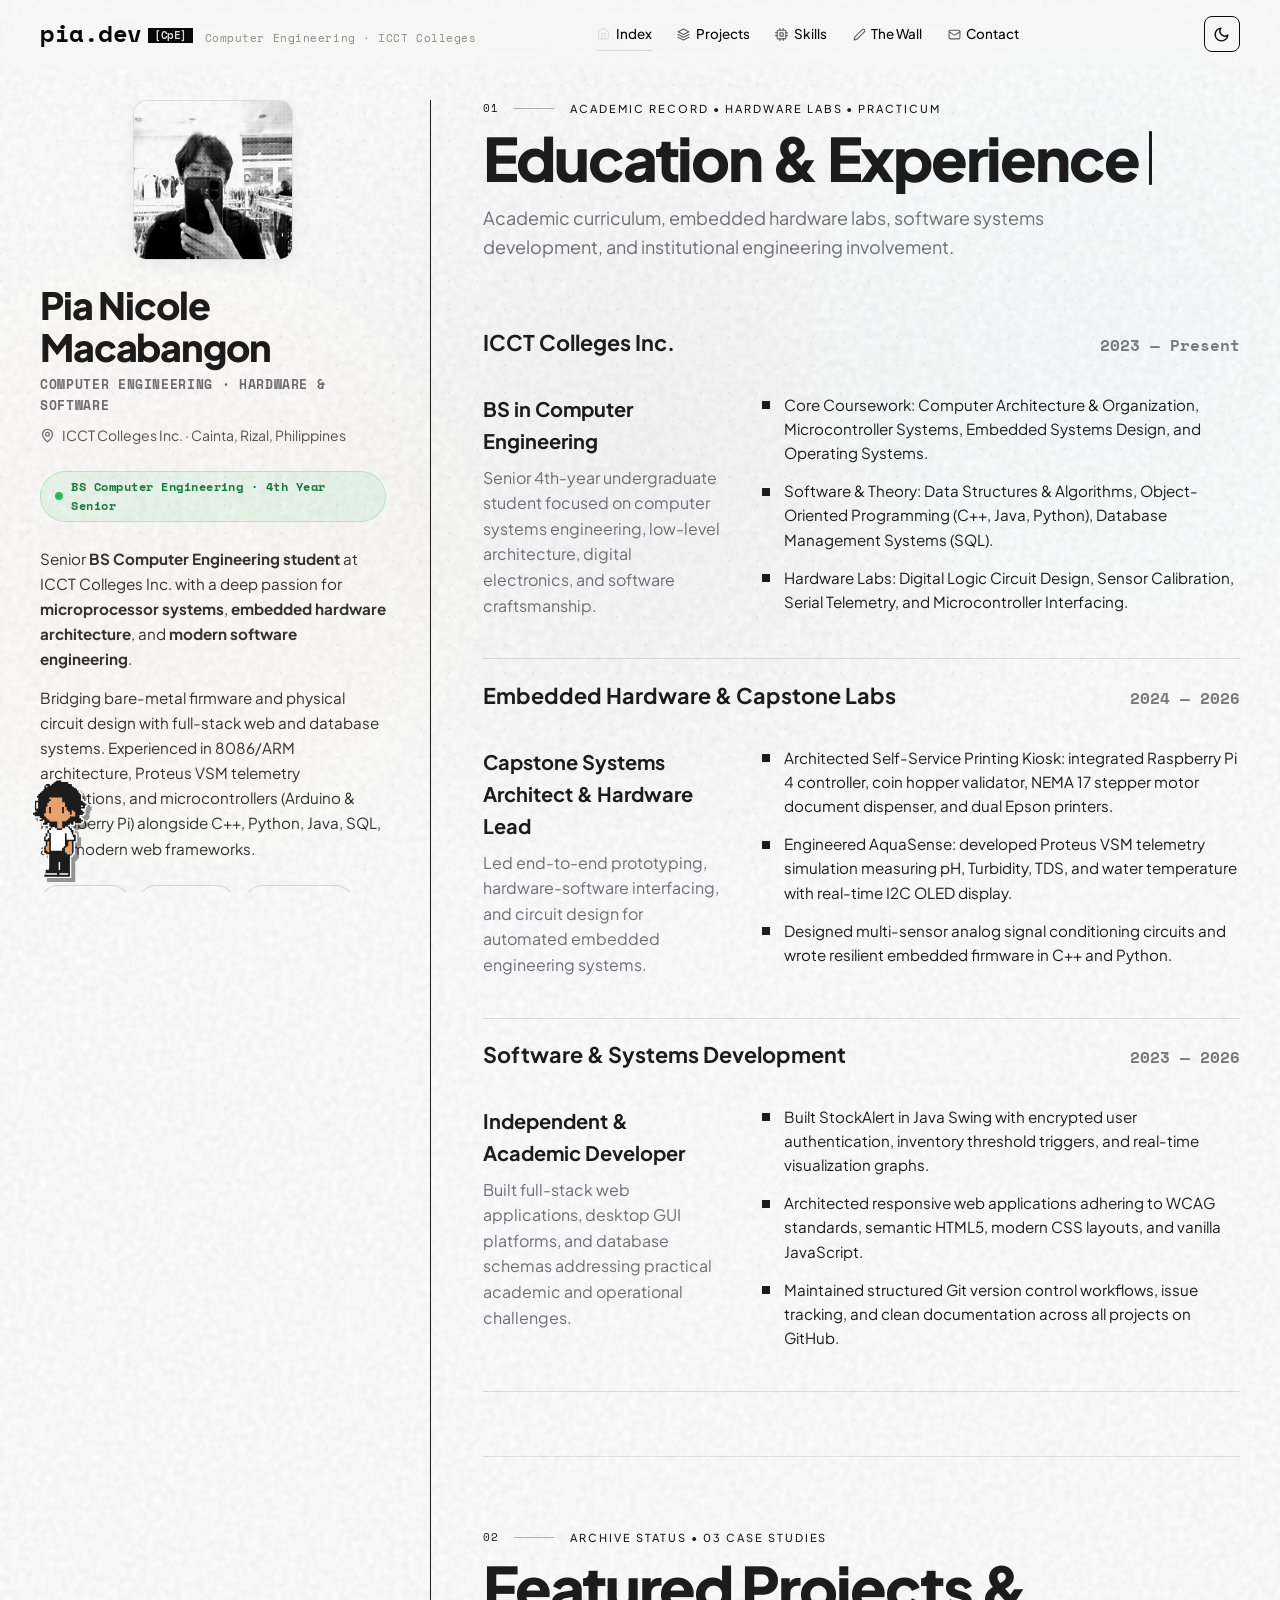
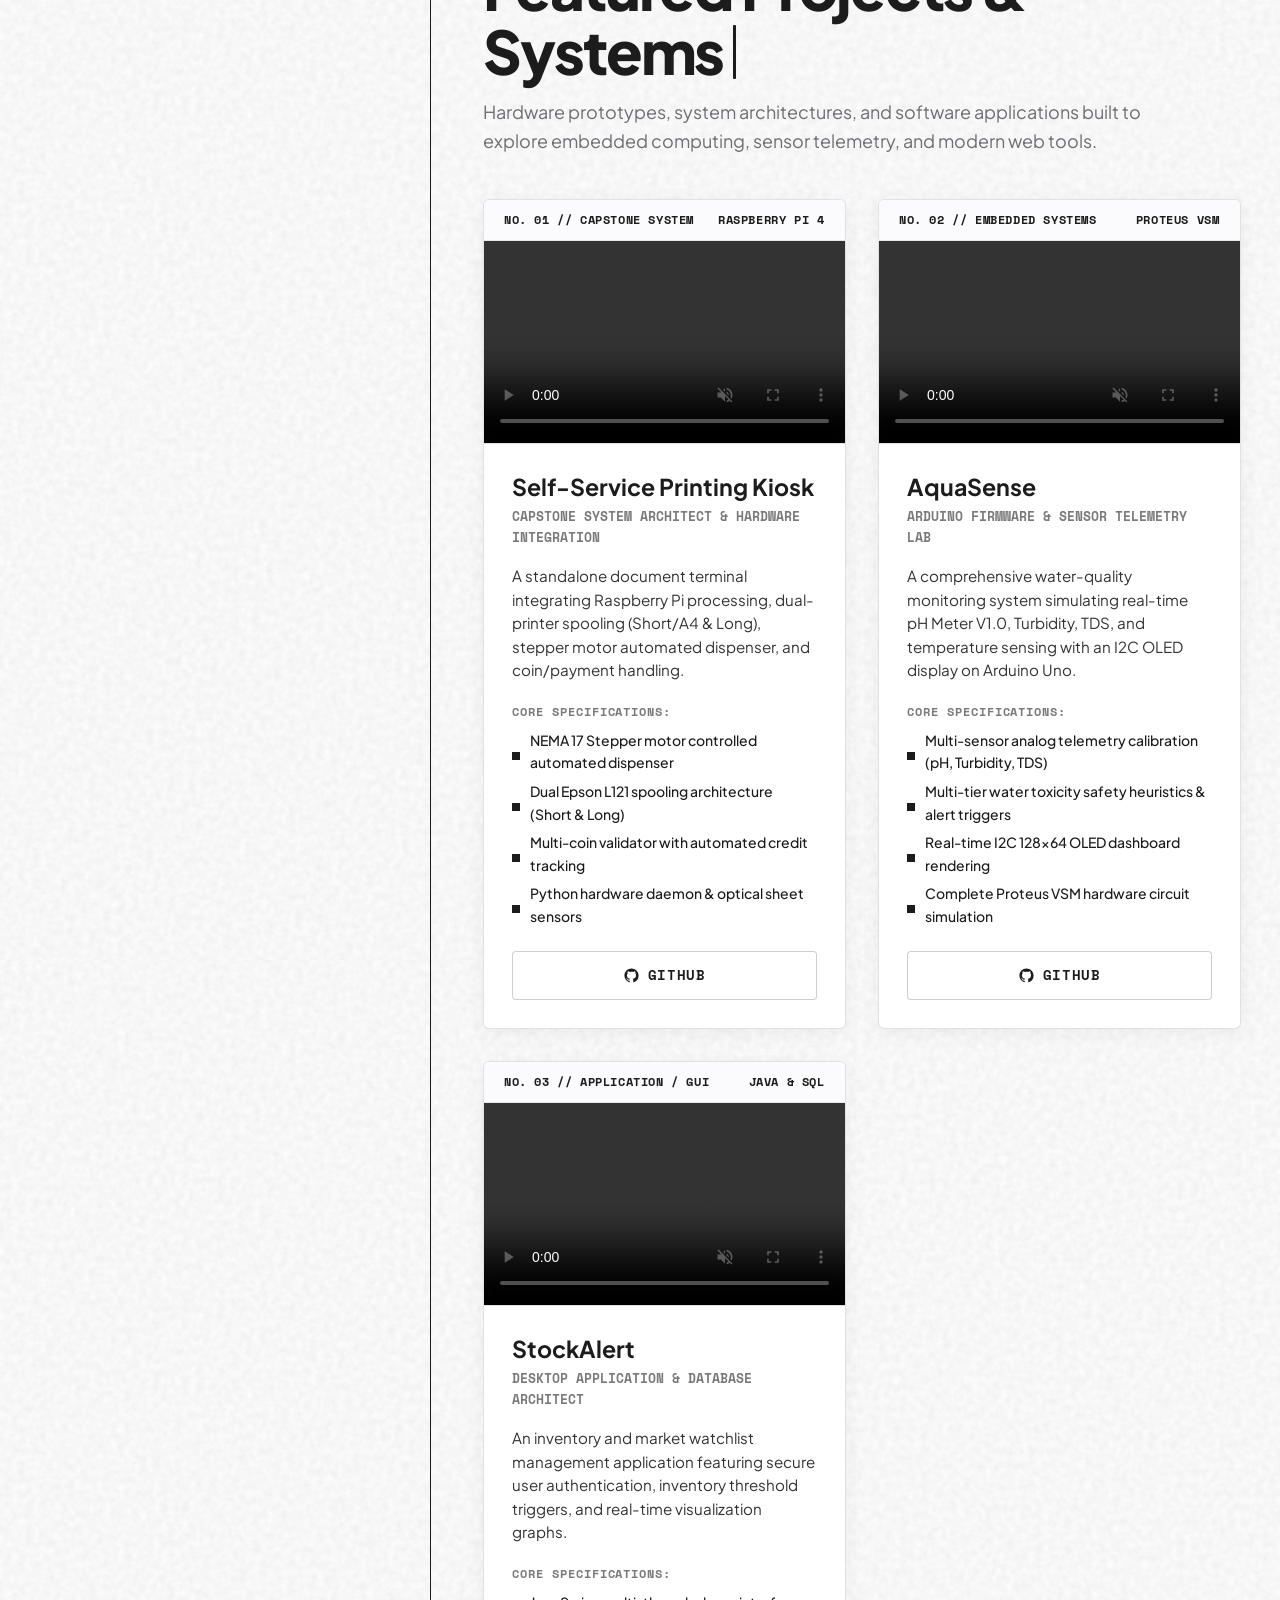
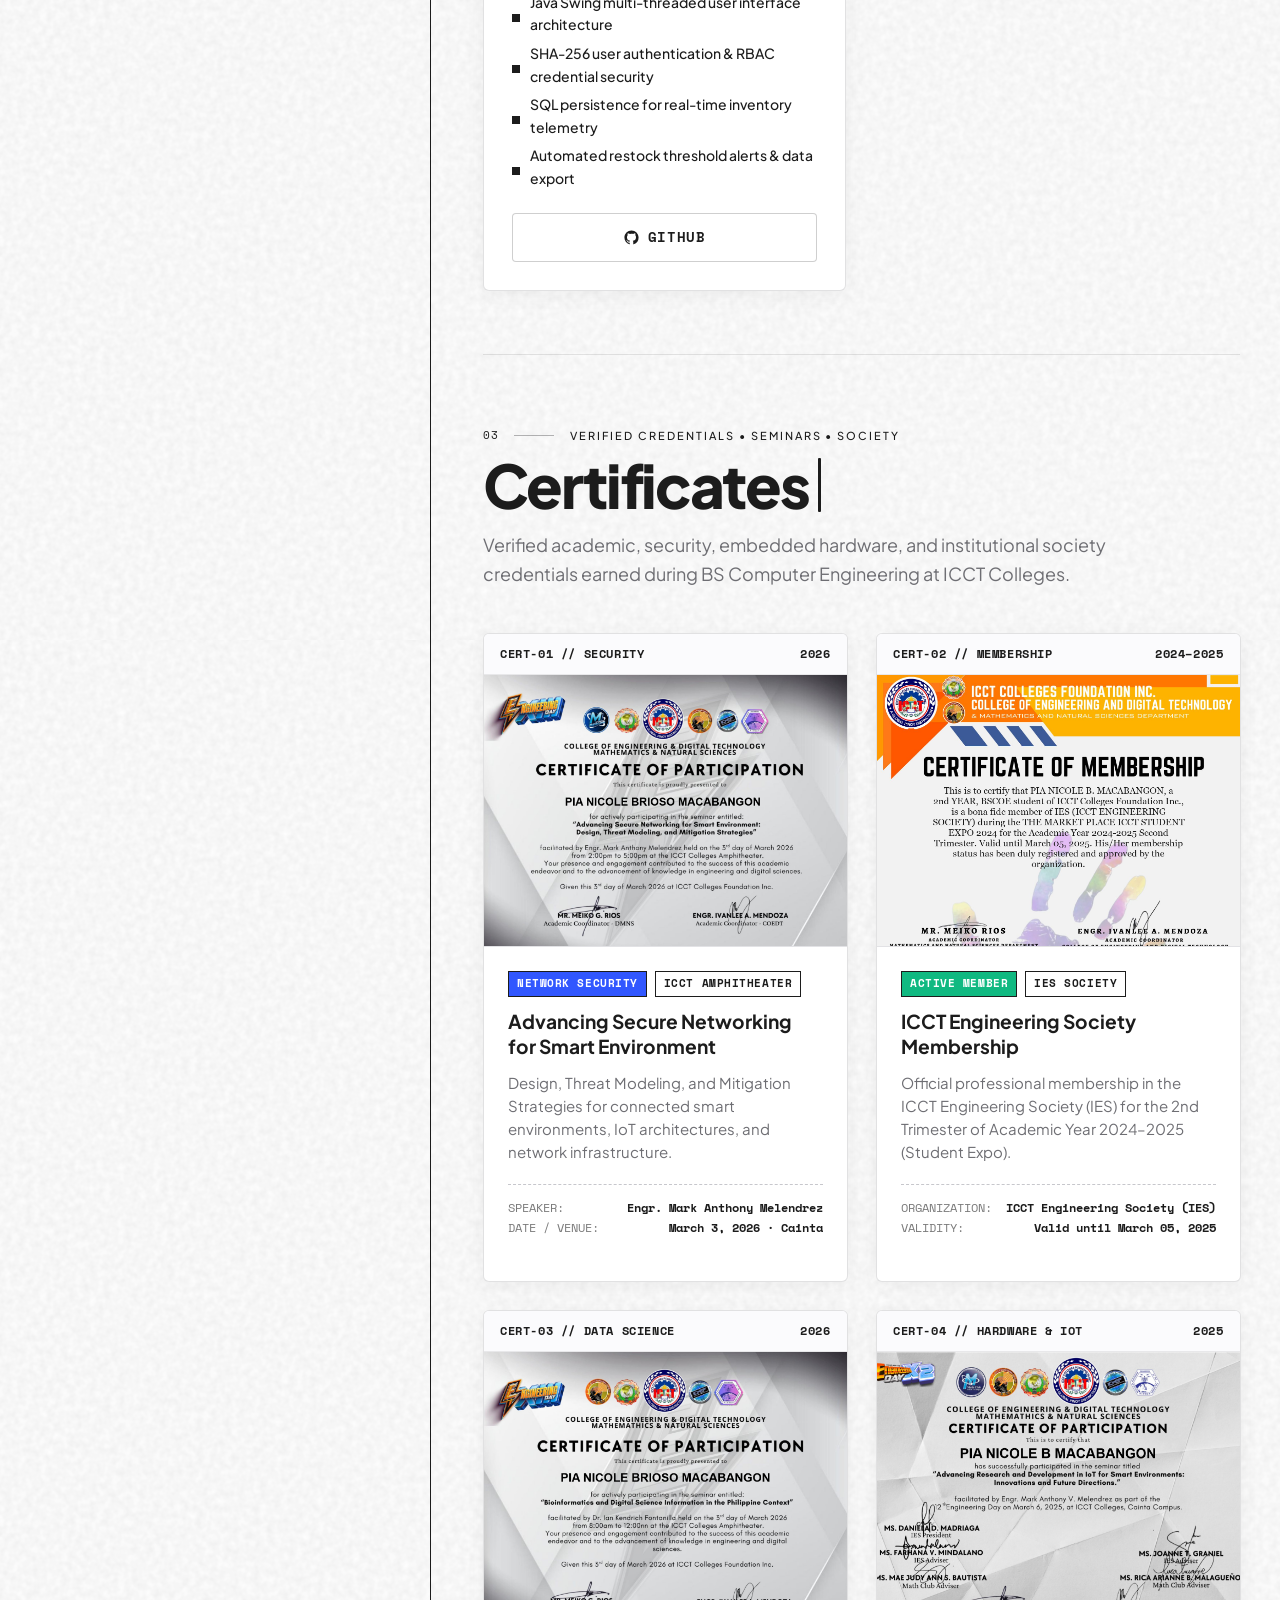
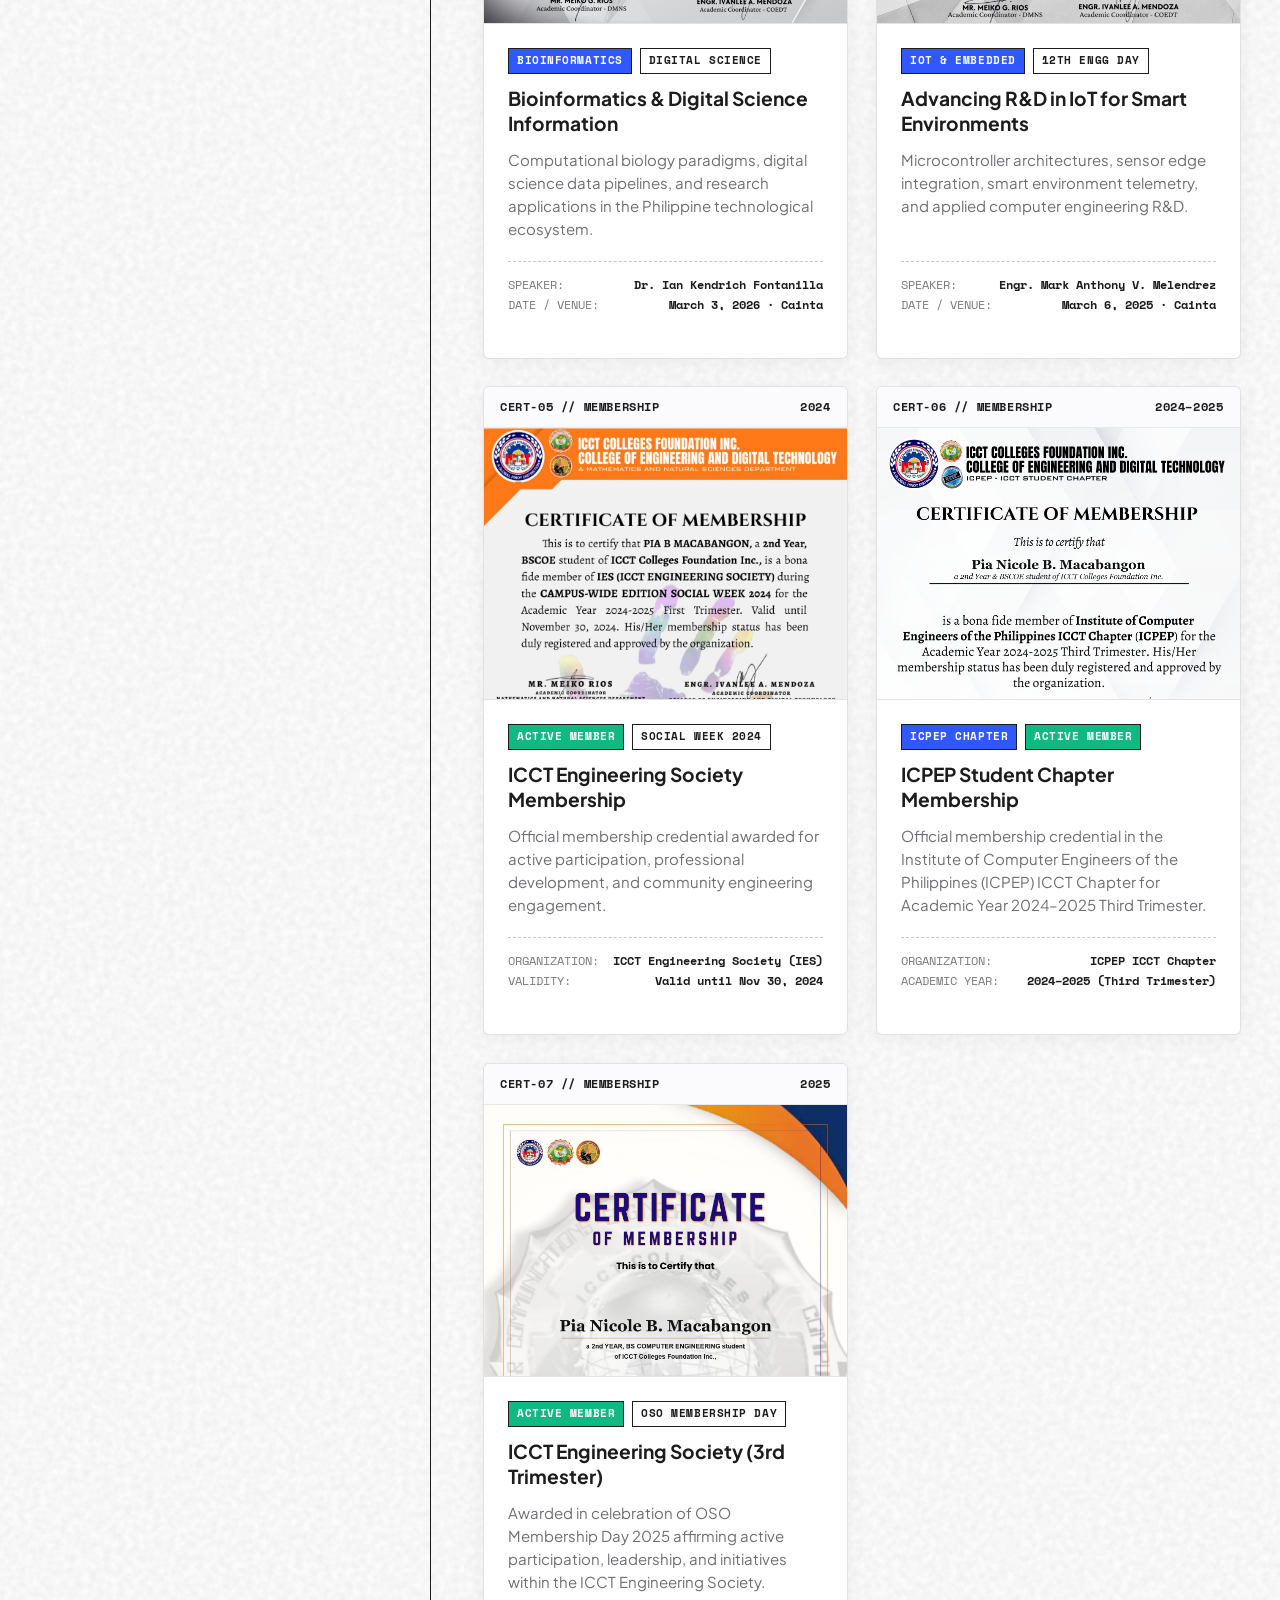
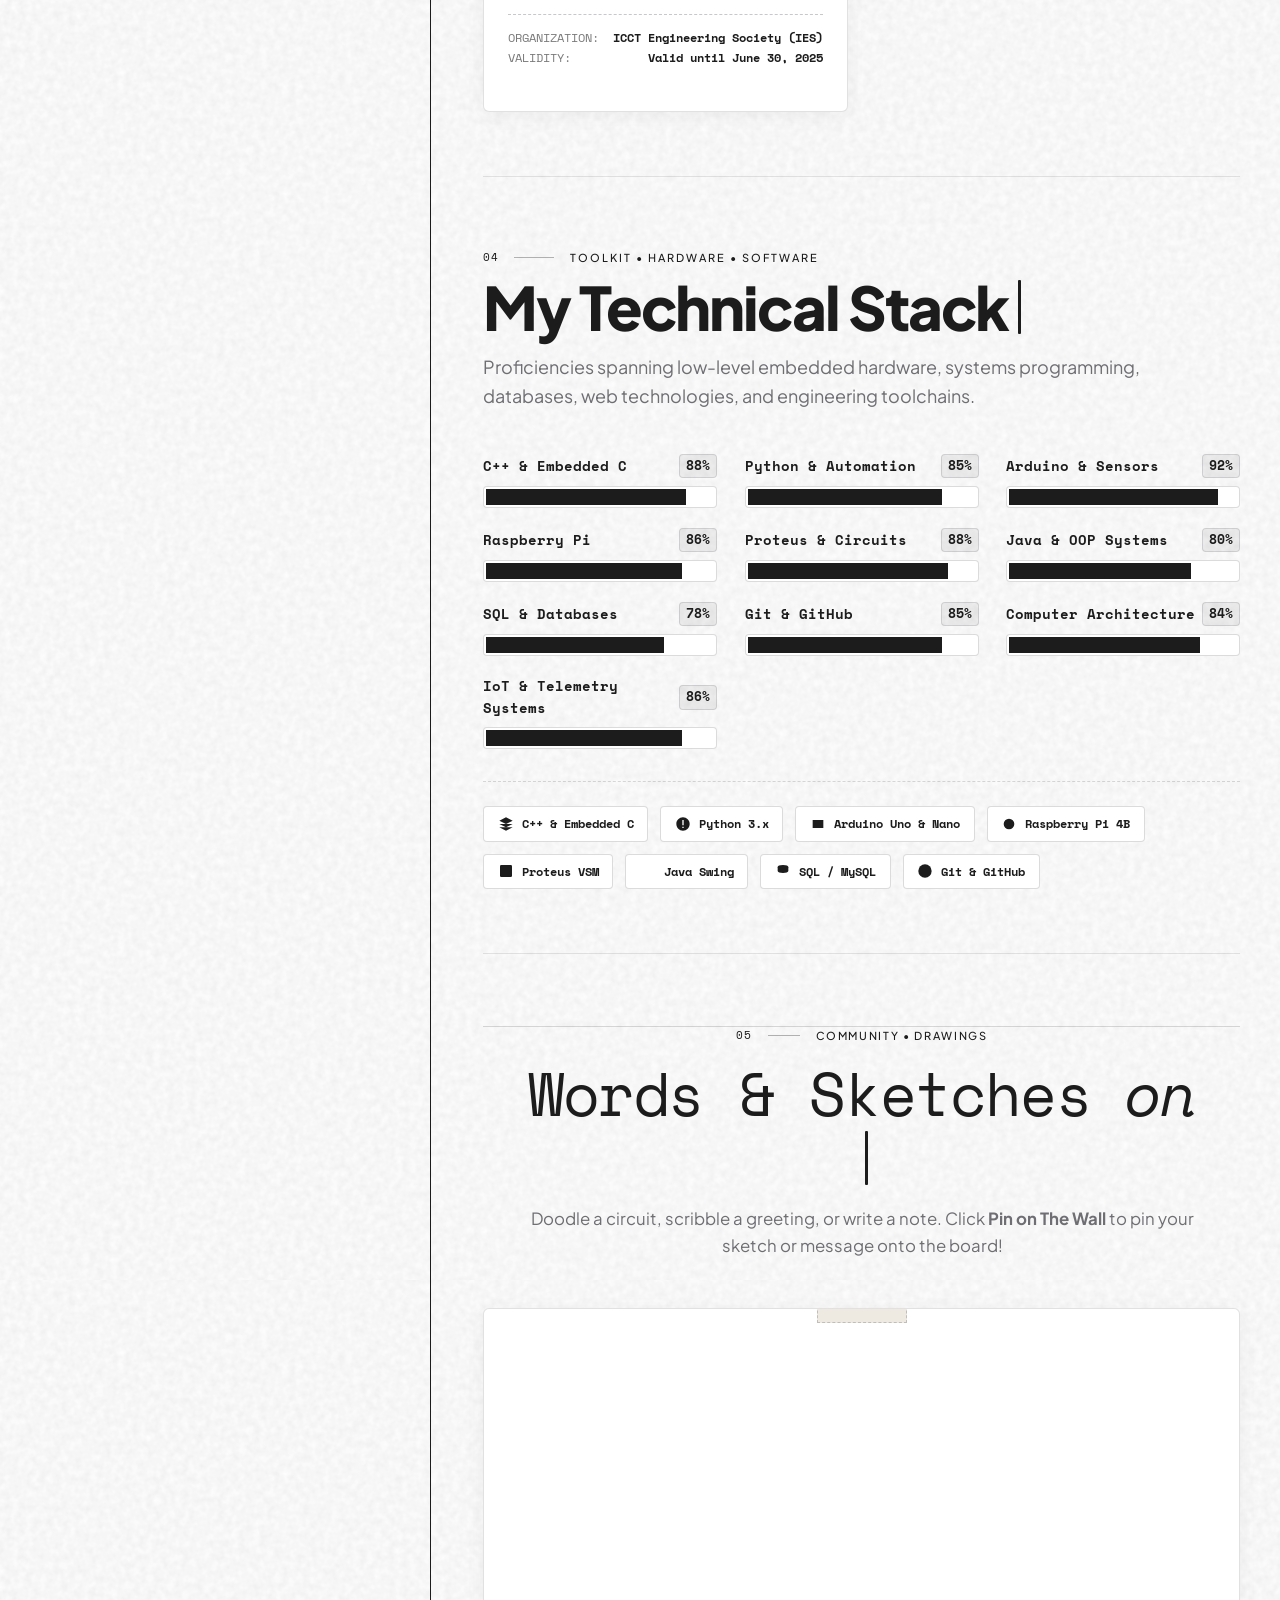
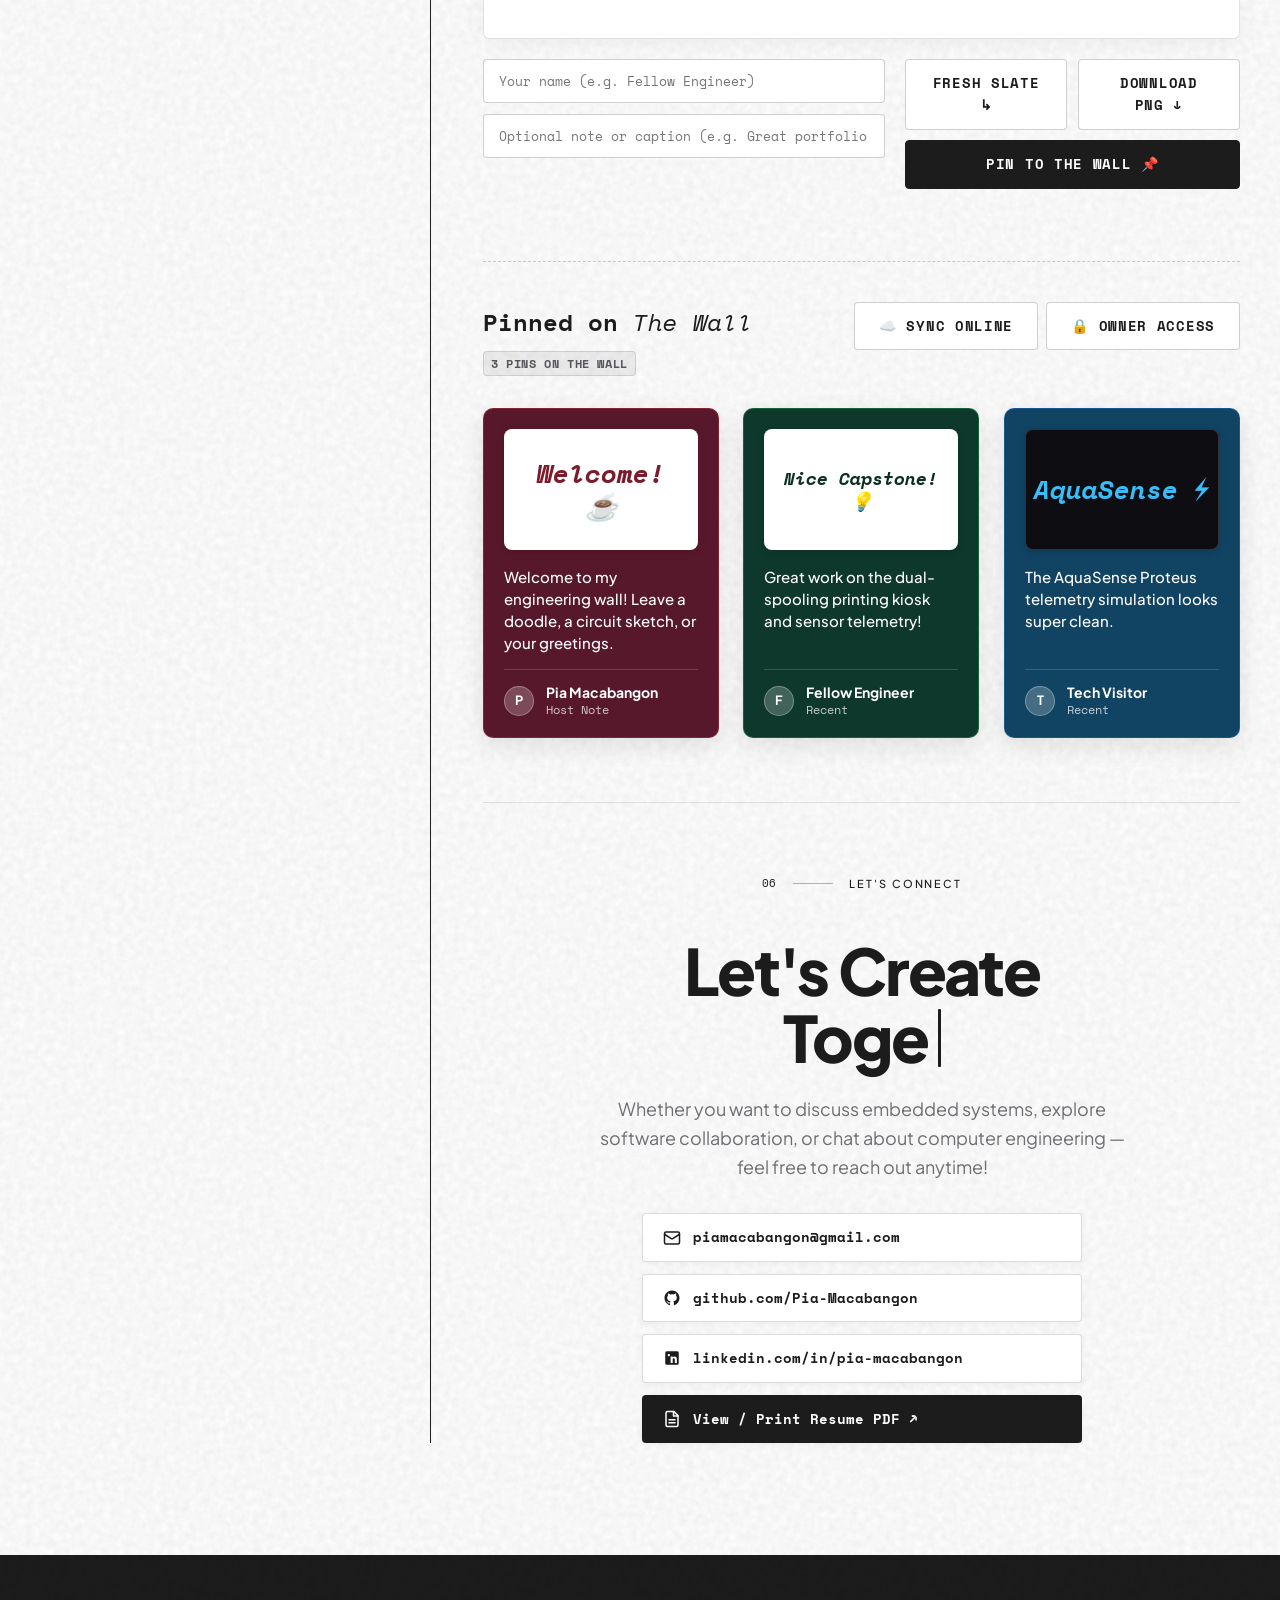
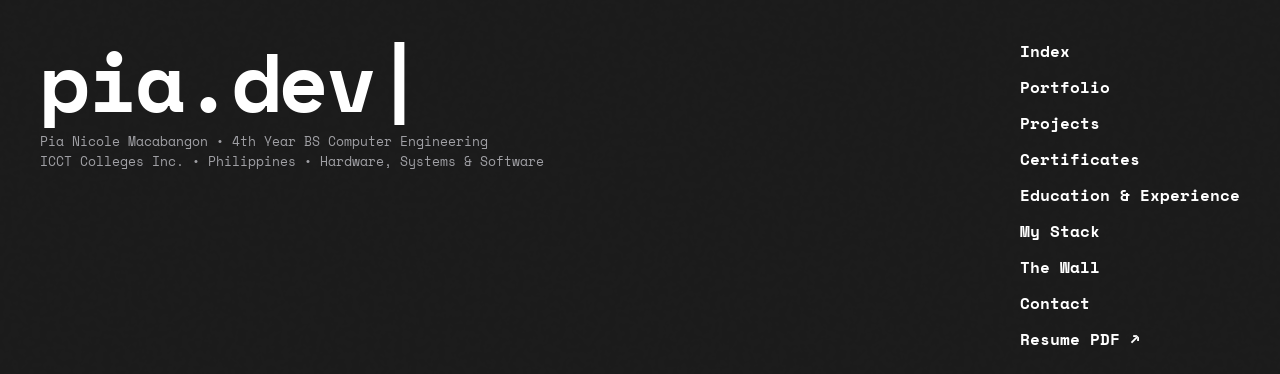
==== commit 7c5bcc0f: "feat(wall): add real-time live doodle preview on pin wall, cloud sync, and dark mode contrast fix" ====
--- a/index.html
+++ b/index.html
@@ -982,10 +982,15 @@
               </h3>
               <div style="display: flex; gap: 0.65rem; align-items: center; flex-wrap: wrap; margin-top: 0.25rem;">
                 <span class="meta-mono" id="wall-count-badge">3 PINS RECORDED</span>
+                <span id="cloud-status-badge" class="cloud-status-pill" style="display: none;">☁️ Global Sync Active</span>
                 <span id="owner-status-badge" class="owner-status-pill" style="display: none;">👑 Owner Mode</span>
               </div>
             </div>
             <div class="wall-heading-actions" style="display: flex; gap: 0.5rem; align-items: center;">
+              <!-- Cloud Sync Button -->
+              <button id="wall-cloud-btn" class="btn-miggs-secondary btn-cloud-sync" type="button" title="Sync doodles across all visitors worldwide">
+                <span id="wall-cloud-btn-text">☁️ Sync Online</span>
+              </button>
               <!-- Reset Wall: Only visible to Website Owner -->
               <button id="reset-wall-btn" class="btn-miggs-secondary wall-owner-only" type="button" title="Clear all custom pins and restore default wall" style="display: none;">
                 <span>Reset Wall ↺</span>
@@ -998,7 +1003,52 @@
           </div>
 
           <div class="wall-cards-grid" id="wall-cards-container">
+            <!-- Live Real-Time Doodle Preview Card (Visible while someone is doodling) -->
+            <div id="live-doodle-card" class="wall-pin-card live-doodle-card" style="display: none;">
+              <div class="live-doodle-banner">
+                <span class="live-dot-pulse"></span>
+                <span>LIVE DOODLE IN PROGRESS</span>
+              </div>
+              <div class="wall-card-canvas-box live-preview-box">
+                <canvas id="live-doodle-mirror-canvas" width="320" height="200"></canvas>
+              </div>
+              <p class="wall-card-caption" id="live-doodle-caption">Doodling on the pad above...</p>
+              <div class="wall-card-footer">
+                <div class="wall-card-avatar" id="live-doodle-avatar">✍️</div>
+                <div class="wall-card-meta">
+                  <span class="wall-card-author" id="live-doodle-author">Drawing now...</span>
+                  <span class="wall-card-date">Live Draft</span>
+                </div>
+              </div>
+            </div>
             <!-- Pinned Cards dynamically loaded + curated initial community pins -->
+          </div>
+        </div>
+
+        <!-- Cloud Sync Modal for The Wall -->
+        <div id="wall-cloud-modal" class="wall-cloud-modal" aria-hidden="true" style="display: none;">
+          <div class="wall-modal-backdrop" id="wall-cloud-modal-backdrop"></div>
+          <div class="wall-modal-window">
+            <div class="wall-modal-header">
+              <span class="wall-modal-title">☁️ GLOBAL COMMUNITY WALL SYNC</span>
+              <button type="button" id="wall-cloud-modal-close" class="wall-modal-close-btn" aria-label="Close modal">&times;</button>
+            </div>
+            <div class="wall-modal-body">
+              <p class="wall-modal-desc">
+                Sync The Wall so <strong>every visitor on any phone or laptop worldwide</strong> can view and share community doodles in real time!
+              </p>
+              <div class="pixel-setting-row">
+                <label for="wall-cloud-url-input" class="pixel-setting-label">Firebase Database URL</label>
+                <input type="text" id="wall-cloud-url-input" class="pixel-form-input" placeholder="https://your-project-default-rtdb.firebaseio.com" autocomplete="off">
+                <span class="pixel-settings-hint" style="font-size: 0.65rem; color: #6b7280; line-height: 1.4; margin-top: 0.25rem;">
+                  👉 100% Free: Go to <a href="https://console.firebase.google.com" target="_blank" rel="noopener">console.firebase.google.com</a> &rarr; Create Project &rarr; Build &rarr; Realtime Database &rarr; Set Rules to <code>{".read": true, ".write": true}</code> &rarr; Copy URL here.
+                </span>
+              </div>
+              <div class="wall-modal-actions">
+                <button type="button" id="wall-cloud-save-btn" class="pixel-btn-primary">Save &amp; Connect Cloud</button>
+                <button type="button" id="wall-cloud-disconnect-btn" class="pixel-btn-secondary">Use Local Mode</button>
+              </div>
+            </div>
           </div>
         </div>
 
--- a/style.css
+++ b/style.css
@@ -1539,6 +1539,208 @@
   color: rgba(255, 255, 255, 0.75) !important;
   line-height: 1.2;
   margin-top: 2px;
+}
+
+/* ==========================================================================
+   Live Real-Time Doodle Preview on The Wall & Cloud Sync Modal
+   ========================================================================== */
+
+.wall-pin-card.live-doodle-card {
+  border: 2px dashed #f59e0b !important;
+  background-color: rgba(245, 158, 11, 0.08) !important;
+  position: relative;
+  transition: all 0.3s ease;
+  animation: liveCardPulse 2.8s ease-in-out infinite;
+}
+
+@keyframes liveCardPulse {
+  0%, 100% {
+    box-shadow: 0 4px 20px rgba(245, 158, 11, 0.2);
+    border-color: #f59e0b;
+  }
+  50% {
+    box-shadow: 0 8px 30px rgba(245, 158, 11, 0.45);
+    border-color: #fbbf24;
+  }
+}
+
+.live-doodle-banner {
+  display: inline-flex;
+  align-items: center;
+  gap: 0.5rem;
+  font-family: var(--font-mono, monospace);
+  font-size: 0.65rem;
+  font-weight: 700;
+  color: #f59e0b;
+  letter-spacing: 0.08em;
+  text-transform: uppercase;
+}
+
+.live-dot-pulse {
+  width: 8px;
+  height: 8px;
+  border-radius: 50%;
+  background-color: #ef4444;
+  box-shadow: 0 0 0 0 rgba(239, 68, 68, 0.7);
+  animation: liveDotBlink 1.4s infinite;
+}
+
+@keyframes liveDotBlink {
+  0% { transform: scale(0.95); box-shadow: 0 0 0 0 rgba(239, 68, 68, 0.7); }
+  70% { transform: scale(1.1); box-shadow: 0 0 0 6px rgba(239, 68, 68, 0); }
+  100% { transform: scale(0.95); box-shadow: 0 0 0 0 rgba(239, 68, 68, 0); }
+}
+
+.live-preview-box {
+  background-color: #fbf9f4;
+  position: relative;
+  overflow: hidden;
+}
+
+[data-theme="dark"] .live-preview-box {
+  background-color: #0e0e13 !important;
+}
+
+.live-preview-box canvas {
+  width: 100%;
+  height: 100%;
+  object-fit: contain;
+  display: block;
+}
+
+/* Cloud Sync Modal for The Wall */
+.wall-cloud-modal {
+  position: fixed;
+  top: 0;
+  left: 0;
+  width: 100vw;
+  height: 100vh;
+  z-index: 10000;
+  display: flex;
+  align-items: center;
+  justify-content: center;
+  padding: 1rem;
+  box-sizing: border-box;
+}
+
+.wall-modal-backdrop {
+  position: absolute;
+  top: 0;
+  left: 0;
+  width: 100%;
+  height: 100%;
+  background-color: rgba(0, 0, 0, 0.65);
+  backdrop-filter: blur(4px);
+}
+
+.wall-modal-window {
+  position: relative;
+  width: 100%;
+  max-width: 480px;
+  background-color: #ffffff;
+  border: 2px solid #1c1c1c;
+  border-radius: 8px;
+  box-shadow: 6px 6px 0px rgba(0, 0, 0, 0.4), 0 20px 40px rgba(0, 0, 0, 0.3);
+  overflow: hidden;
+  z-index: 2;
+  animation: modalScaleIn 0.25s cubic-bezier(0.16, 1, 0.3, 1);
+}
+
+@keyframes modalScaleIn {
+  from { opacity: 0; transform: scale(0.95) translateY(10px); }
+  to { opacity: 1; transform: scale(1) translateY(0); }
+}
+
+.wall-modal-header {
+  display: flex;
+  align-items: center;
+  justify-content: space-between;
+  padding: 0.9rem 1.15rem;
+  background-color: #1c1c1c;
+  color: #ffffff;
+  border-bottom: 2px solid #1c1c1c;
+}
+
+.wall-modal-title {
+  font-family: var(--font-display, "Playfair Display", serif);
+  font-size: 0.9rem;
+  font-weight: 700;
+  letter-spacing: 0.04em;
+}
+
+.wall-modal-close-btn {
+  background: transparent;
+  border: 1px solid rgba(255, 255, 255, 0.2);
+  color: #ffffff;
+  width: 26px;
+  height: 26px;
+  border-radius: 3px;
+  display: flex;
+  align-items: center;
+  justify-content: center;
+  font-size: 1.1rem;
+  cursor: pointer;
+  transition: all 0.2s ease;
+}
+
+.wall-modal-close-btn:hover {
+  background-color: #ffffff;
+  color: #1c1c1c;
+}
+
+.wall-modal-body {
+  padding: 1.25rem;
+  display: flex;
+  flex-direction: column;
+  gap: 1rem;
+  background-color: #fbfbfd;
+}
+
+.wall-modal-desc {
+  font-size: 0.8125rem;
+  line-height: 1.5;
+  color: #374151;
+  margin: 0;
+}
+
+.wall-modal-actions {
+  display: flex;
+  gap: 0.65rem;
+  padding-top: 0.75rem;
+  border-top: 1px solid rgba(15, 15, 17, 0.12);
+}
+
+[data-theme="dark"] .wall-modal-window {
+  background-color: #121216 !important;
+  border-color: rgba(255, 255, 255, 0.2) !important;
+}
+
+[data-theme="dark"] .wall-modal-body {
+  background-color: #101015 !important;
+}
+
+[data-theme="dark"] .wall-modal-desc {
+  color: #9ca3af !important;
+}
+
+.cloud-status-pill {
+  display: inline-flex;
+  align-items: center;
+  gap: 0.35rem;
+  padding: 2px 8px;
+  border-radius: 9999px;
+  font-family: var(--font-mono, monospace);
+  font-size: 0.625rem;
+  letter-spacing: 0.05em;
+  background-color: rgba(59, 130, 246, 0.12);
+  color: #3b82f6;
+  border: 1px solid rgba(59, 130, 246, 0.3);
+}
+
+[data-theme="dark"] .cloud-status-pill {
+  background-color: rgba(96, 165, 250, 0.16) !important;
+  color: #93c5fd !important;
+  border-color: rgba(96, 165, 250, 0.4) !important;
 }
 
 /* ==========================================================================
@@ -5351,7 +5553,7 @@
 }
 
 [data-theme="dark"] .wall-card-canvas-box {
-  background-color: #ffffff;
+  background-color: #0e0e13 !important;
   border-color: rgba(255, 255, 255, 0.15) !important;
 }
 
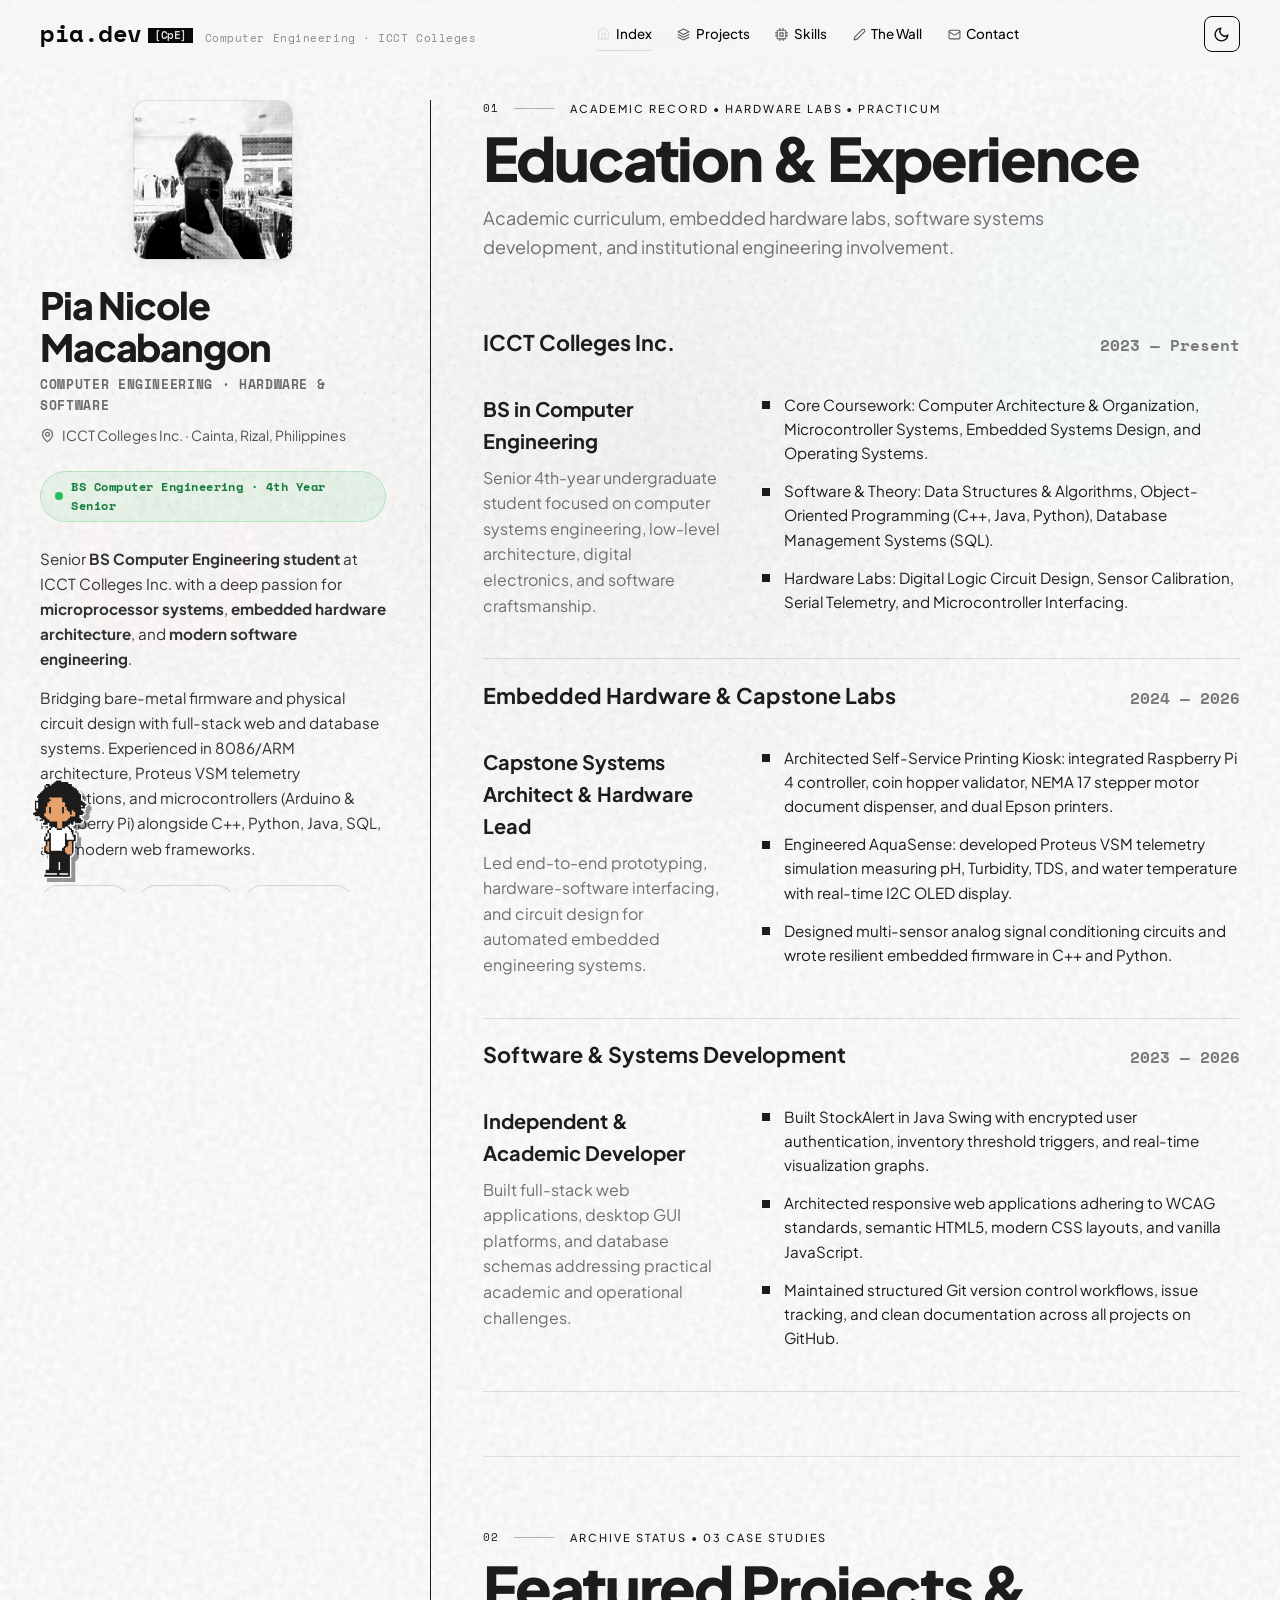
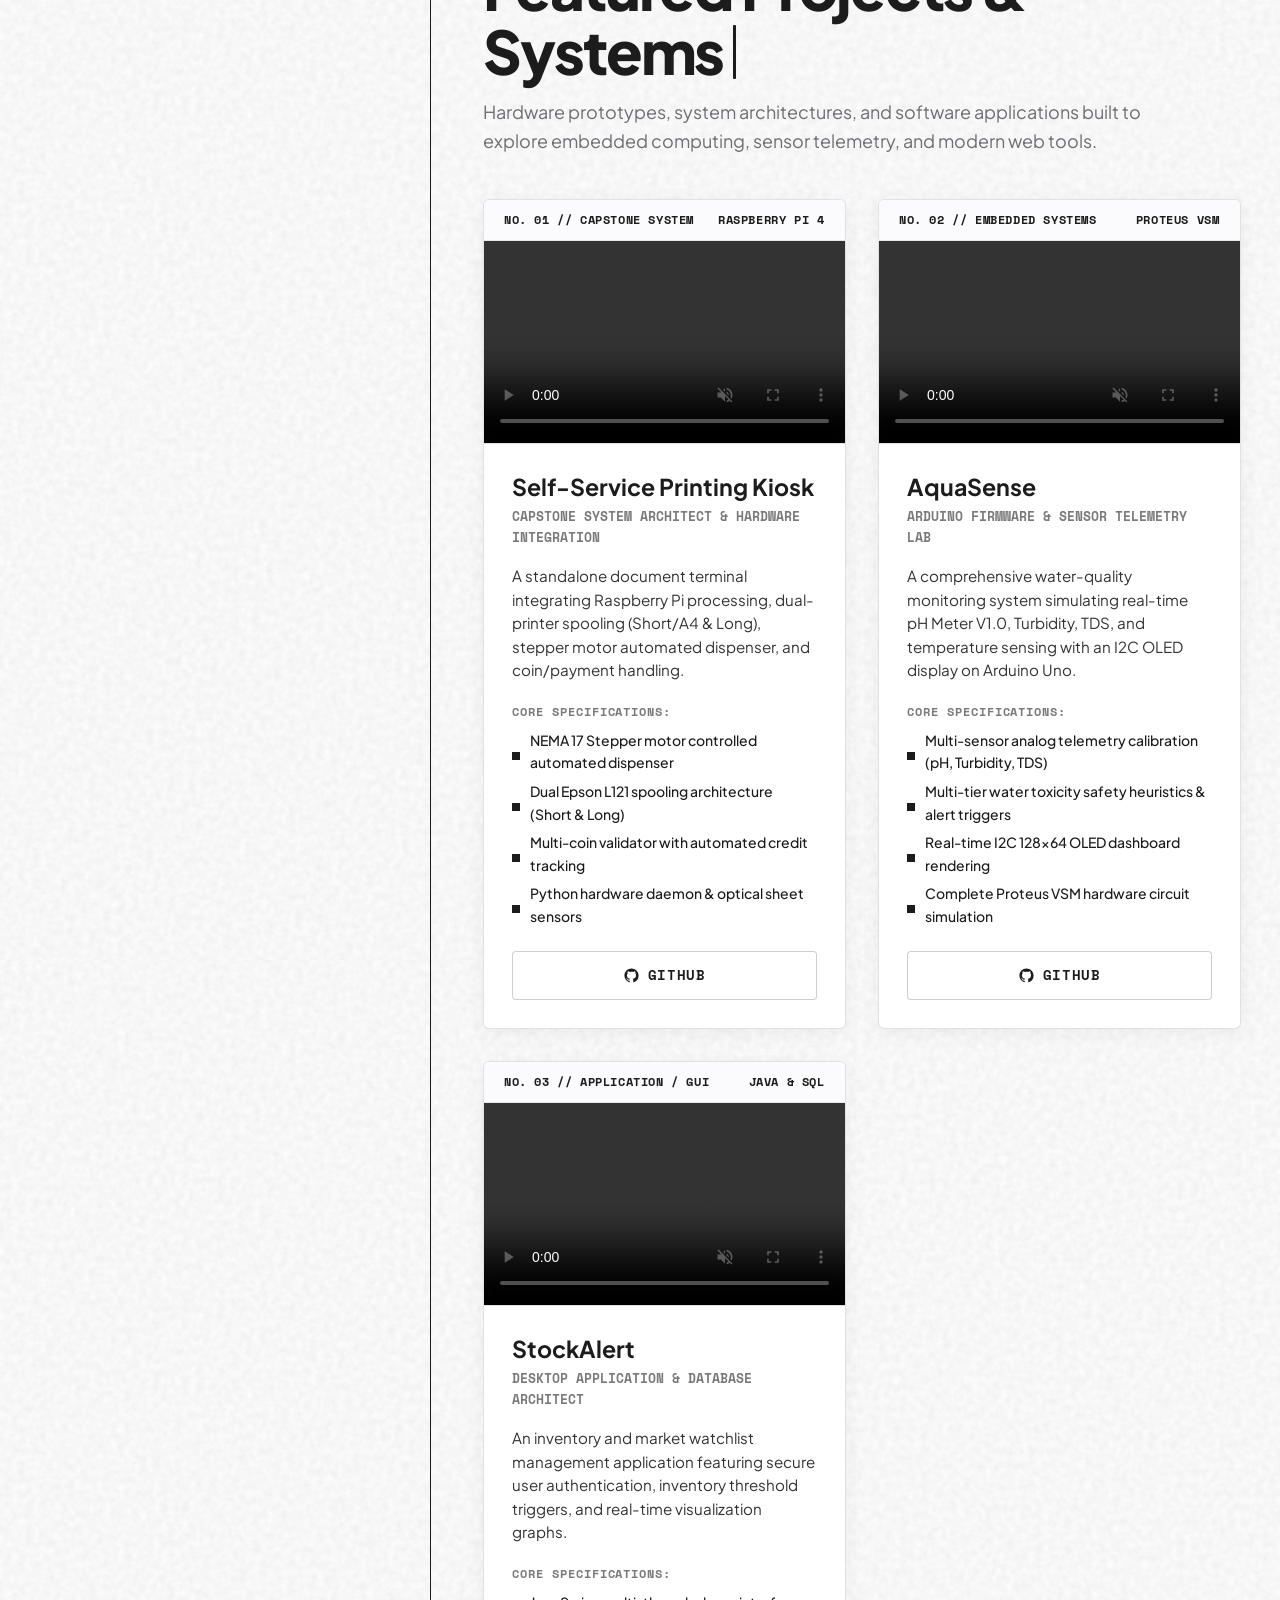
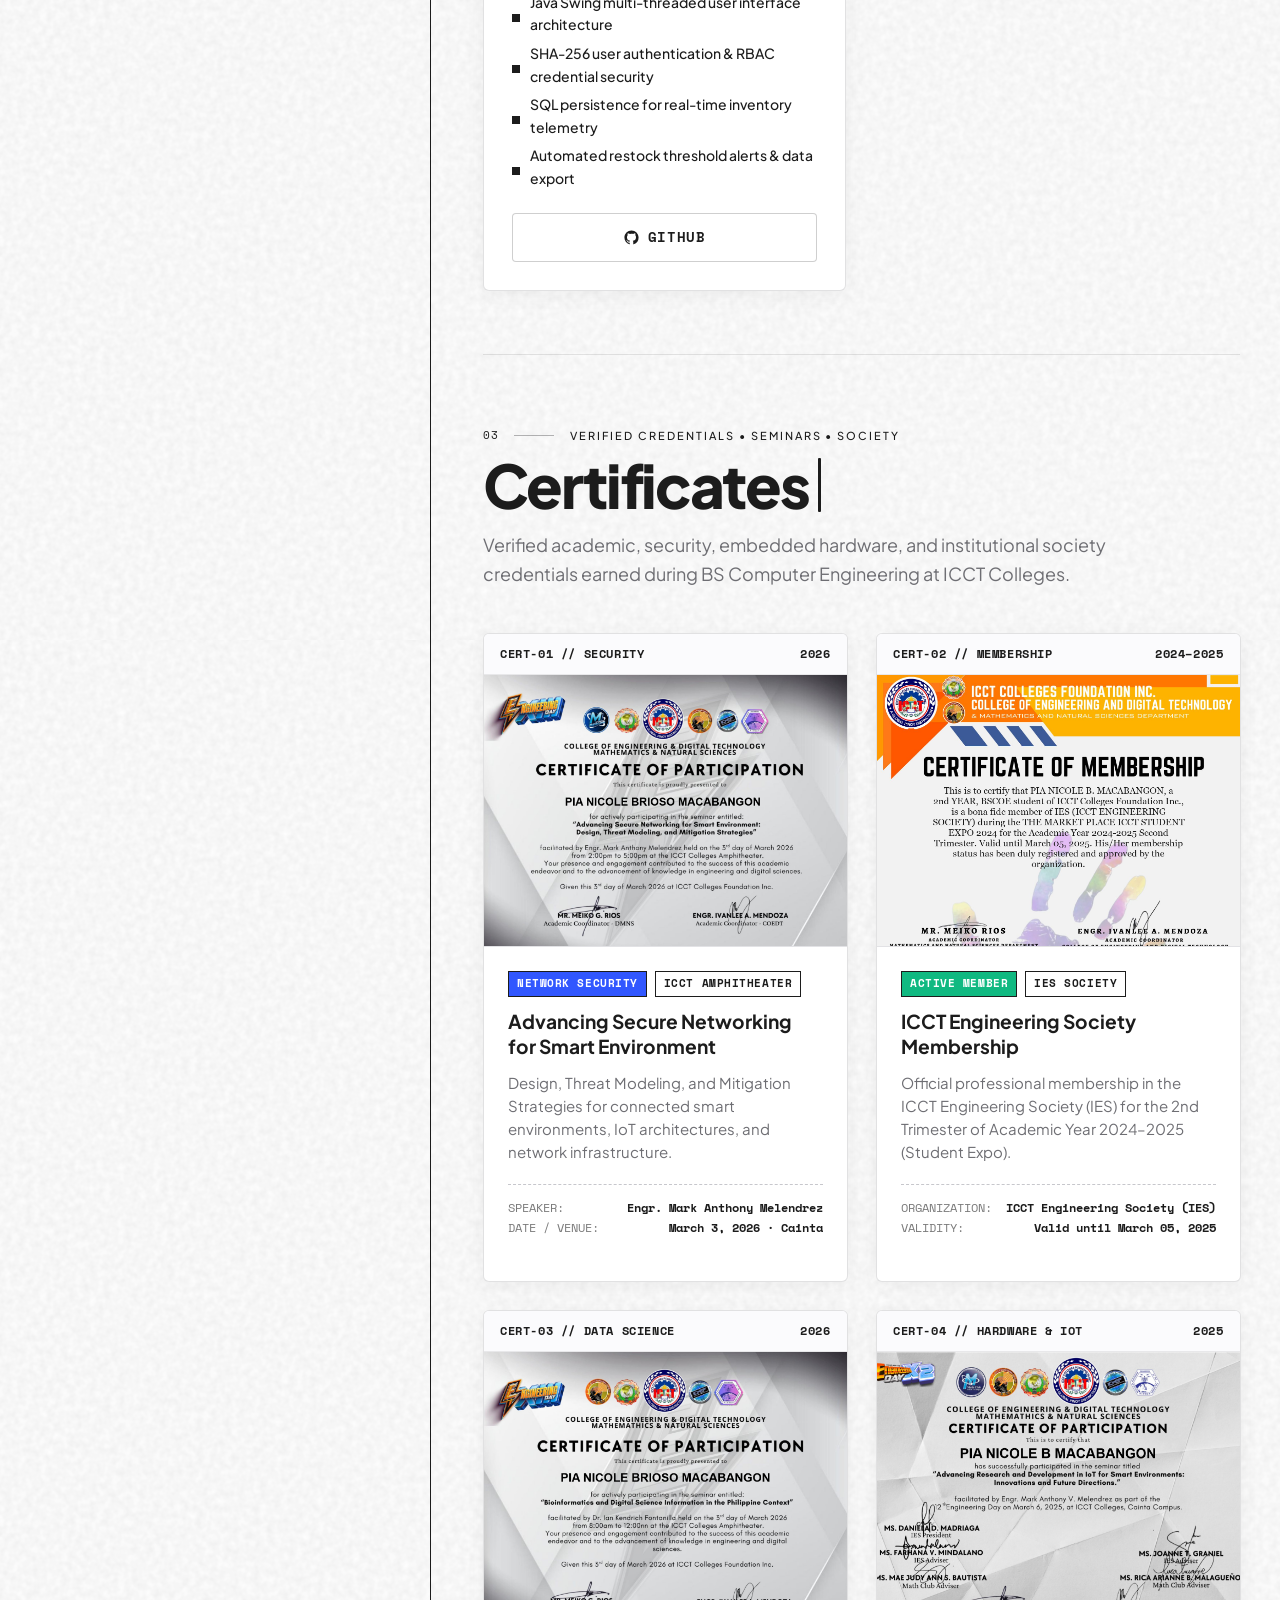
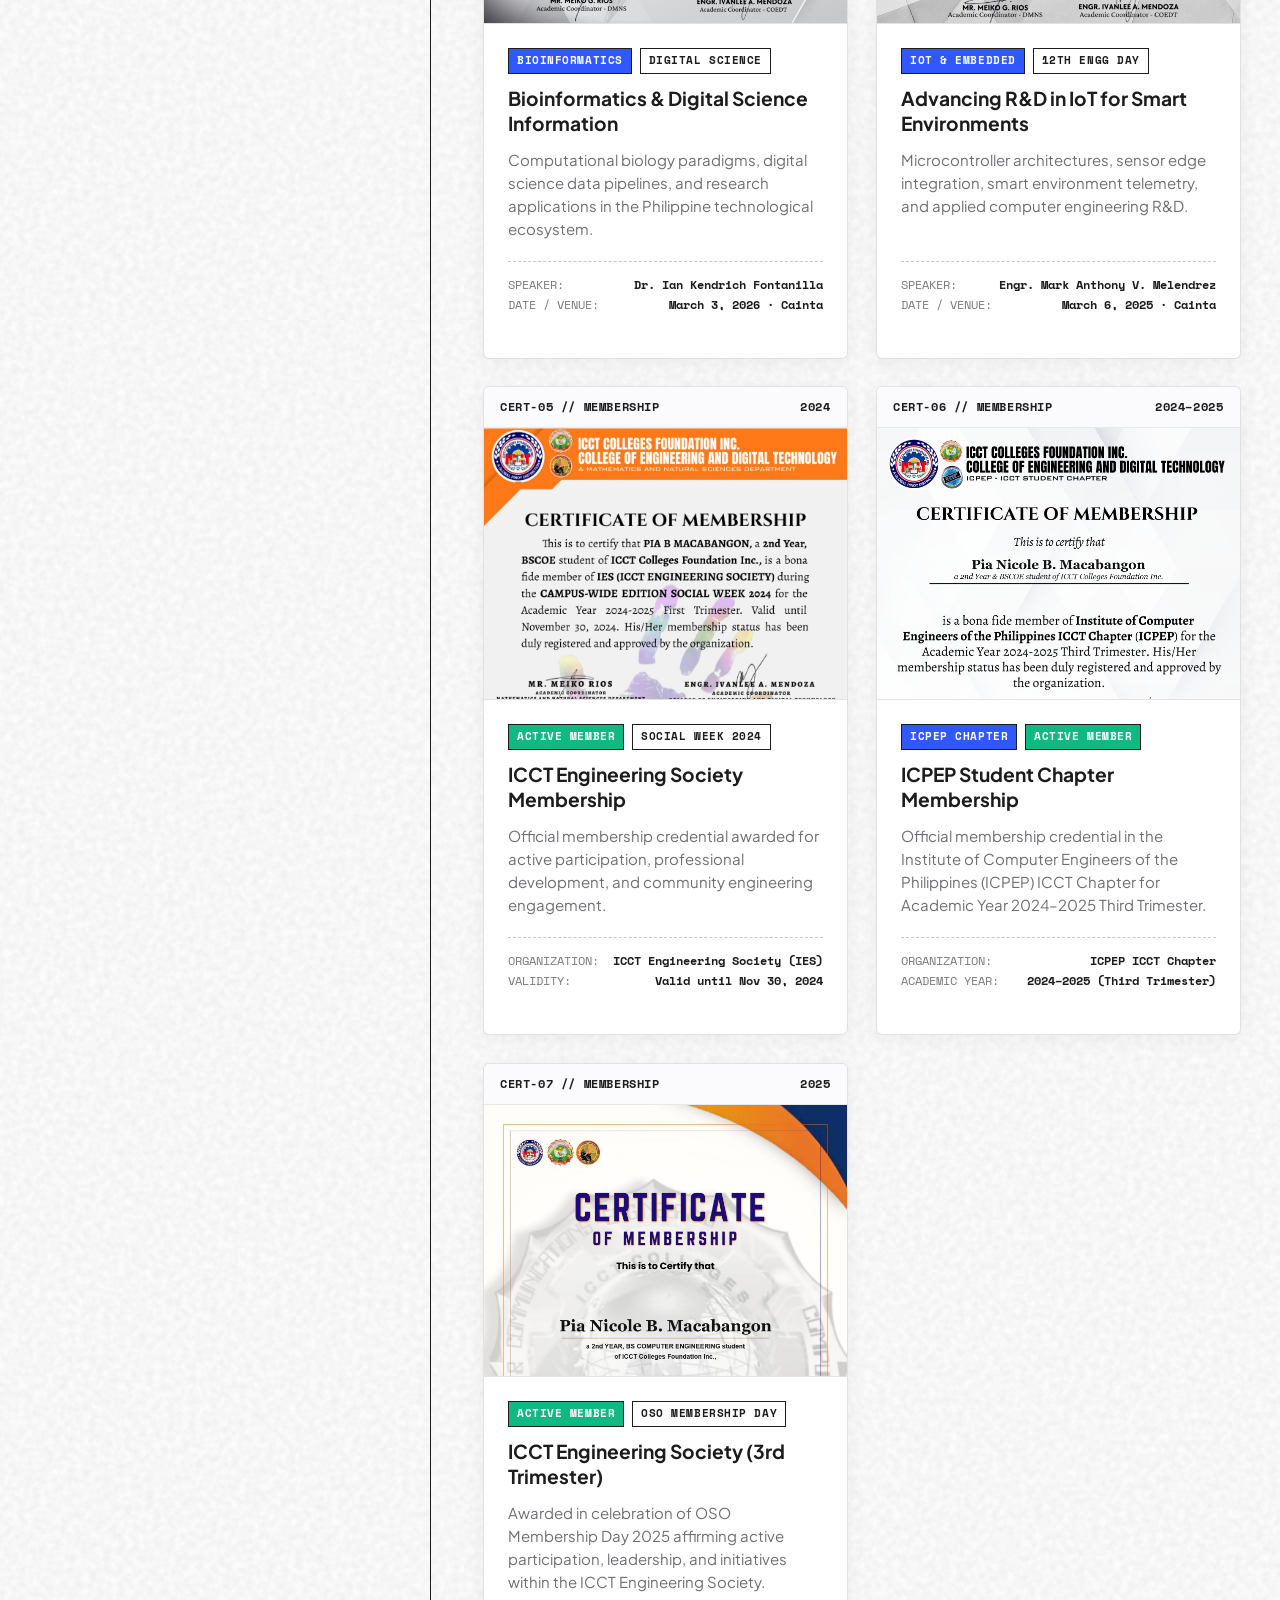
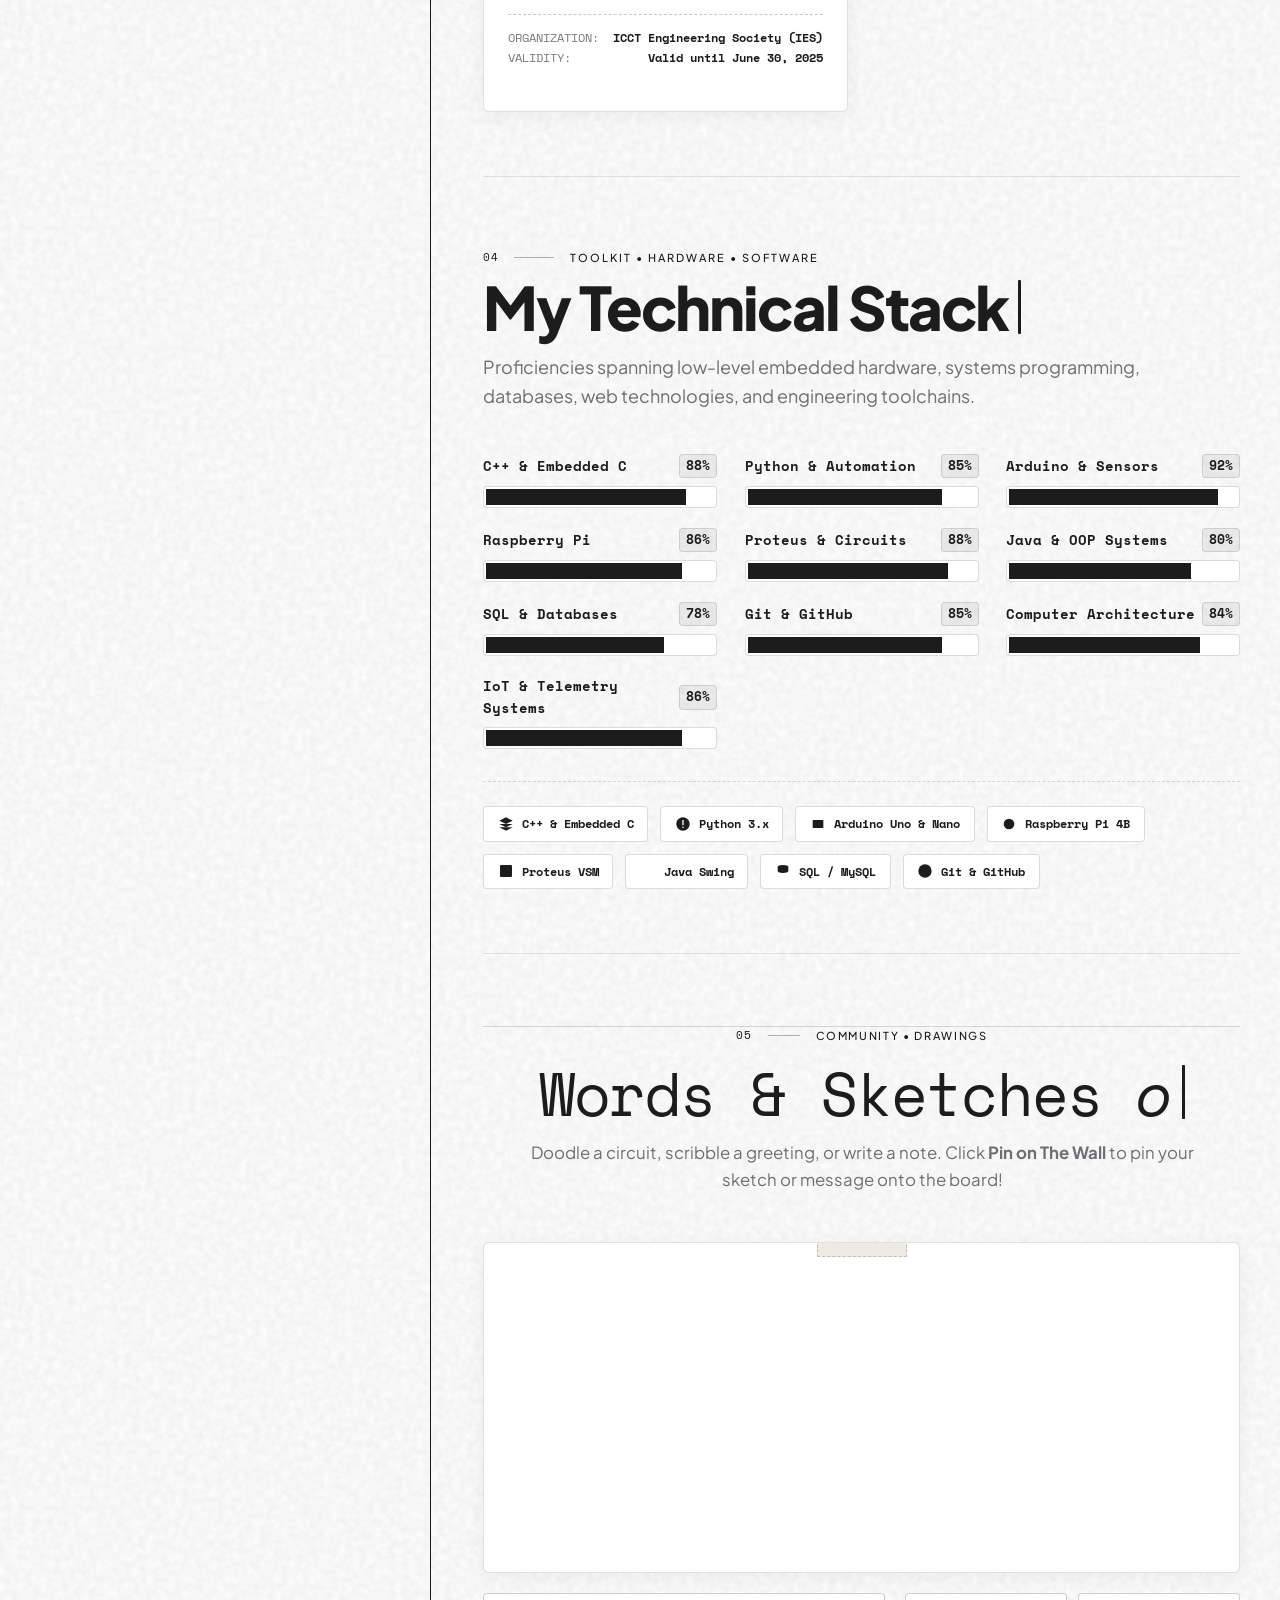
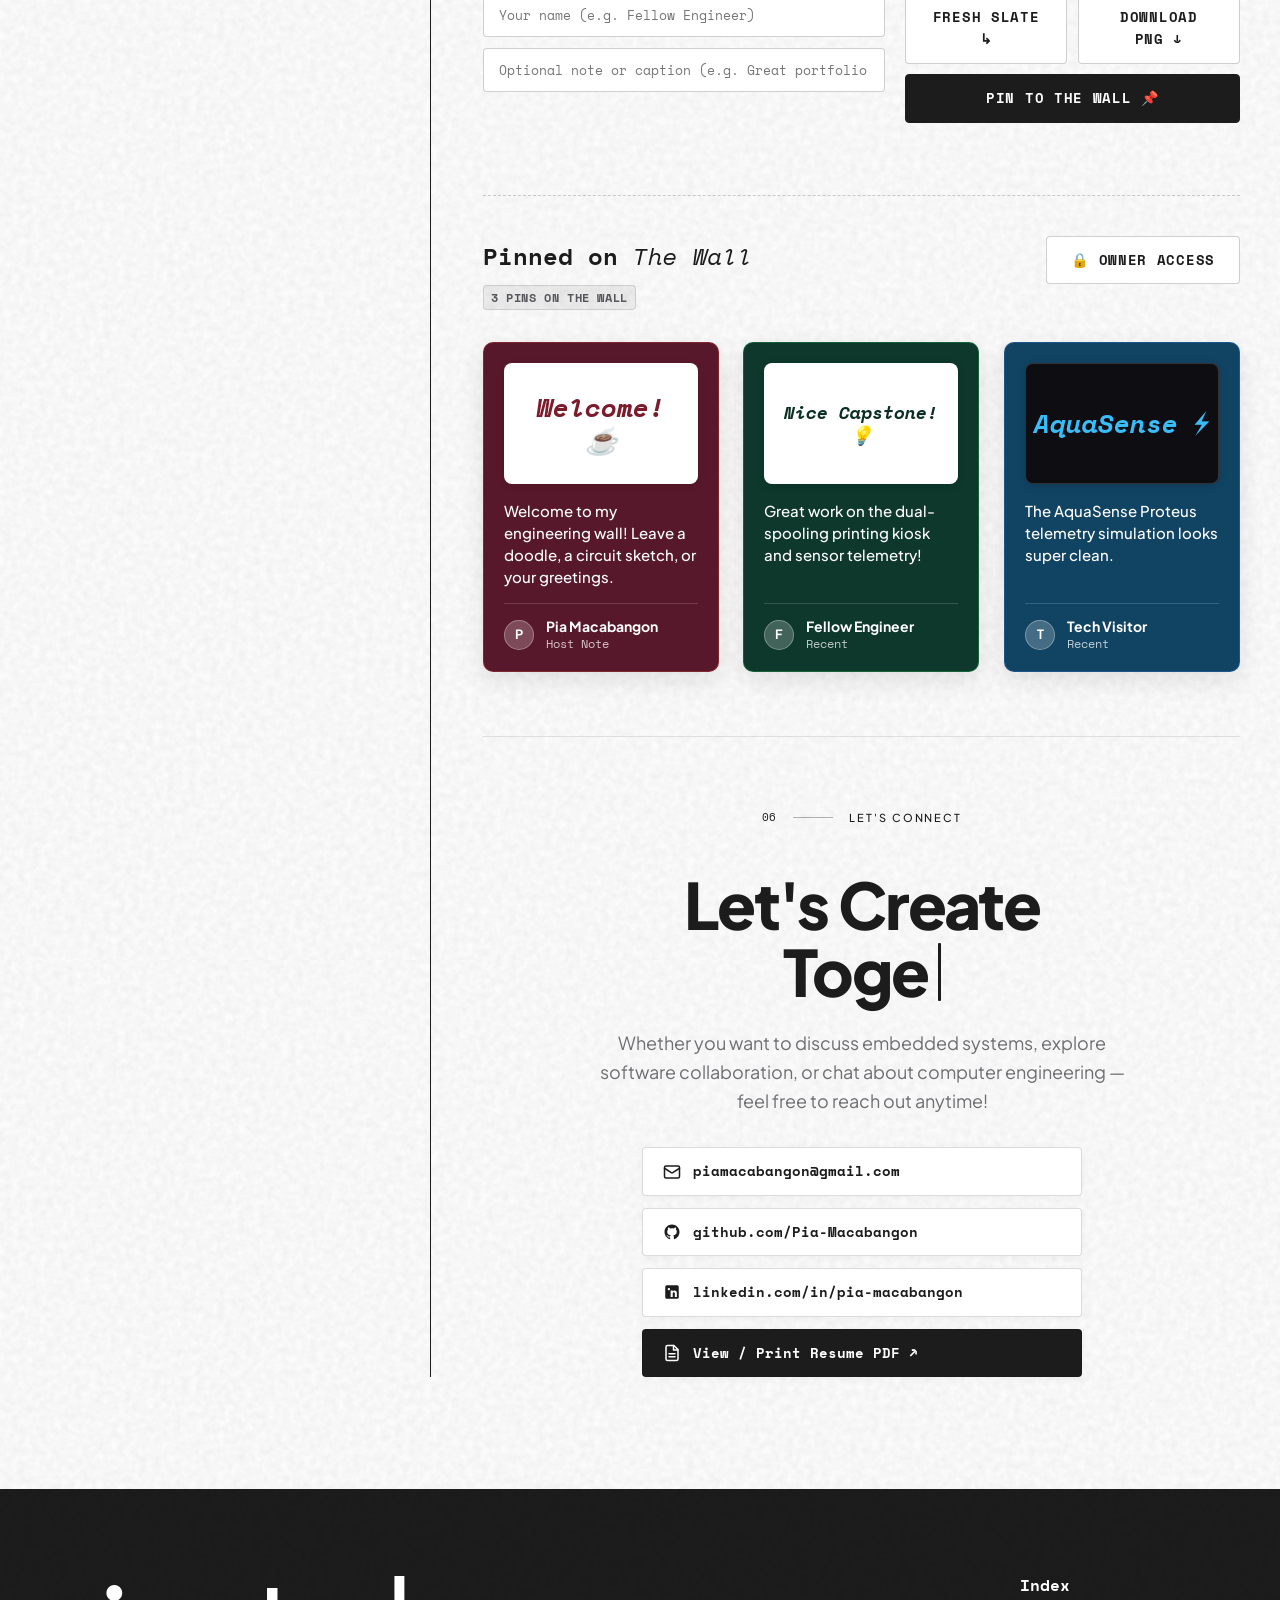
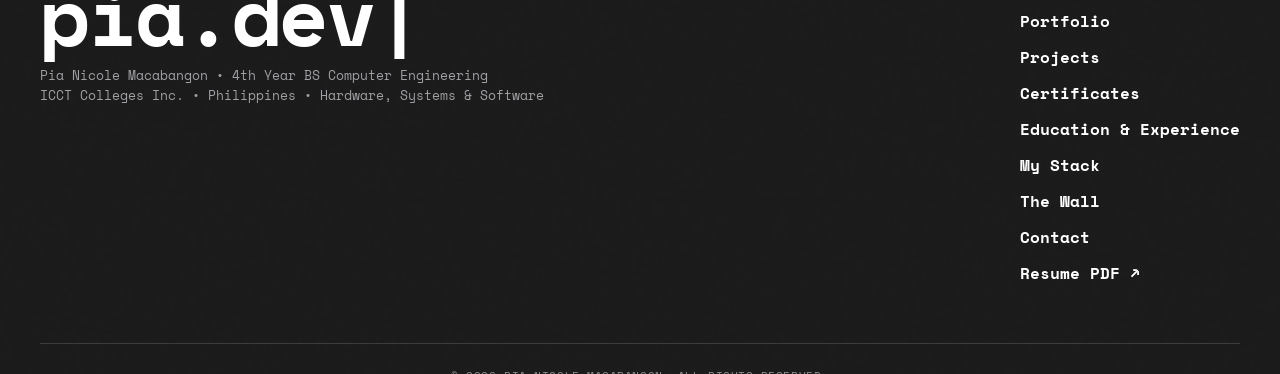
==== commit 7f2ea196: "fix(wall): remove sync online button, modal, and cloud sync logic" ====
--- a/index.html
+++ b/index.html
@@ -982,15 +982,10 @@
               </h3>
               <div style="display: flex; gap: 0.65rem; align-items: center; flex-wrap: wrap; margin-top: 0.25rem;">
                 <span class="meta-mono" id="wall-count-badge">3 PINS RECORDED</span>
-                <span id="cloud-status-badge" class="cloud-status-pill" style="display: none;">☁️ Global Sync Active</span>
                 <span id="owner-status-badge" class="owner-status-pill" style="display: none;">👑 Owner Mode</span>
               </div>
             </div>
             <div class="wall-heading-actions" style="display: flex; gap: 0.5rem; align-items: center;">
-              <!-- Cloud Sync Button -->
-              <button id="wall-cloud-btn" class="btn-miggs-secondary btn-cloud-sync" type="button" title="Sync doodles across all visitors worldwide">
-                <span id="wall-cloud-btn-text">☁️ Sync Online</span>
-              </button>
               <!-- Reset Wall: Only visible to Website Owner -->
               <button id="reset-wall-btn" class="btn-miggs-secondary wall-owner-only" type="button" title="Clear all custom pins and restore default wall" style="display: none;">
                 <span>Reset Wall ↺</span>
@@ -1022,33 +1017,6 @@
               </div>
             </div>
             <!-- Pinned Cards dynamically loaded + curated initial community pins -->
-          </div>
-        </div>
-
-        <!-- Cloud Sync Modal for The Wall -->
-        <div id="wall-cloud-modal" class="wall-cloud-modal" aria-hidden="true" style="display: none;">
-          <div class="wall-modal-backdrop" id="wall-cloud-modal-backdrop"></div>
-          <div class="wall-modal-window">
-            <div class="wall-modal-header">
-              <span class="wall-modal-title">☁️ GLOBAL COMMUNITY WALL SYNC</span>
-              <button type="button" id="wall-cloud-modal-close" class="wall-modal-close-btn" aria-label="Close modal">&times;</button>
-            </div>
-            <div class="wall-modal-body">
-              <p class="wall-modal-desc">
-                Sync The Wall so <strong>every visitor on any phone or laptop worldwide</strong> can view and share community doodles in real time!
-              </p>
-              <div class="pixel-setting-row">
-                <label for="wall-cloud-url-input" class="pixel-setting-label">Firebase Database URL</label>
-                <input type="text" id="wall-cloud-url-input" class="pixel-form-input" placeholder="https://your-project-default-rtdb.firebaseio.com" autocomplete="off">
-                <span class="pixel-settings-hint" style="font-size: 0.65rem; color: #6b7280; line-height: 1.4; margin-top: 0.25rem;">
-                  👉 100% Free: Go to <a href="https://console.firebase.google.com" target="_blank" rel="noopener">console.firebase.google.com</a> &rarr; Create Project &rarr; Build &rarr; Realtime Database &rarr; Set Rules to <code>{".read": true, ".write": true}</code> &rarr; Copy URL here.
-                </span>
-              </div>
-              <div class="wall-modal-actions">
-                <button type="button" id="wall-cloud-save-btn" class="pixel-btn-primary">Save &amp; Connect Cloud</button>
-                <button type="button" id="wall-cloud-disconnect-btn" class="pixel-btn-secondary">Use Local Mode</button>
-              </div>
-            </div>
           </div>
         </div>
 
--- a/style.css
+++ b/style.css
@@ -1608,140 +1608,6 @@
   display: block;
 }
 
-/* Cloud Sync Modal for The Wall */
-.wall-cloud-modal {
-  position: fixed;
-  top: 0;
-  left: 0;
-  width: 100vw;
-  height: 100vh;
-  z-index: 10000;
-  display: flex;
-  align-items: center;
-  justify-content: center;
-  padding: 1rem;
-  box-sizing: border-box;
-}
-
-.wall-modal-backdrop {
-  position: absolute;
-  top: 0;
-  left: 0;
-  width: 100%;
-  height: 100%;
-  background-color: rgba(0, 0, 0, 0.65);
-  backdrop-filter: blur(4px);
-}
-
-.wall-modal-window {
-  position: relative;
-  width: 100%;
-  max-width: 480px;
-  background-color: #ffffff;
-  border: 2px solid #1c1c1c;
-  border-radius: 8px;
-  box-shadow: 6px 6px 0px rgba(0, 0, 0, 0.4), 0 20px 40px rgba(0, 0, 0, 0.3);
-  overflow: hidden;
-  z-index: 2;
-  animation: modalScaleIn 0.25s cubic-bezier(0.16, 1, 0.3, 1);
-}
-
-@keyframes modalScaleIn {
-  from { opacity: 0; transform: scale(0.95) translateY(10px); }
-  to { opacity: 1; transform: scale(1) translateY(0); }
-}
-
-.wall-modal-header {
-  display: flex;
-  align-items: center;
-  justify-content: space-between;
-  padding: 0.9rem 1.15rem;
-  background-color: #1c1c1c;
-  color: #ffffff;
-  border-bottom: 2px solid #1c1c1c;
-}
-
-.wall-modal-title {
-  font-family: var(--font-display, "Playfair Display", serif);
-  font-size: 0.9rem;
-  font-weight: 700;
-  letter-spacing: 0.04em;
-}
-
-.wall-modal-close-btn {
-  background: transparent;
-  border: 1px solid rgba(255, 255, 255, 0.2);
-  color: #ffffff;
-  width: 26px;
-  height: 26px;
-  border-radius: 3px;
-  display: flex;
-  align-items: center;
-  justify-content: center;
-  font-size: 1.1rem;
-  cursor: pointer;
-  transition: all 0.2s ease;
-}
-
-.wall-modal-close-btn:hover {
-  background-color: #ffffff;
-  color: #1c1c1c;
-}
-
-.wall-modal-body {
-  padding: 1.25rem;
-  display: flex;
-  flex-direction: column;
-  gap: 1rem;
-  background-color: #fbfbfd;
-}
-
-.wall-modal-desc {
-  font-size: 0.8125rem;
-  line-height: 1.5;
-  color: #374151;
-  margin: 0;
-}
-
-.wall-modal-actions {
-  display: flex;
-  gap: 0.65rem;
-  padding-top: 0.75rem;
-  border-top: 1px solid rgba(15, 15, 17, 0.12);
-}
-
-[data-theme="dark"] .wall-modal-window {
-  background-color: #121216 !important;
-  border-color: rgba(255, 255, 255, 0.2) !important;
-}
-
-[data-theme="dark"] .wall-modal-body {
-  background-color: #101015 !important;
-}
-
-[data-theme="dark"] .wall-modal-desc {
-  color: #9ca3af !important;
-}
-
-.cloud-status-pill {
-  display: inline-flex;
-  align-items: center;
-  gap: 0.35rem;
-  padding: 2px 8px;
-  border-radius: 9999px;
-  font-family: var(--font-mono, monospace);
-  font-size: 0.625rem;
-  letter-spacing: 0.05em;
-  background-color: rgba(59, 130, 246, 0.12);
-  color: #3b82f6;
-  border: 1px solid rgba(59, 130, 246, 0.3);
-}
-
-[data-theme="dark"] .cloud-status-pill {
-  background-color: rgba(96, 165, 250, 0.16) !important;
-  color: #93c5fd !important;
-  border-color: rgba(96, 165, 250, 0.4) !important;
-}
 
 /* ==========================================================================
    Interactive Drawing Pad (Studio / About)
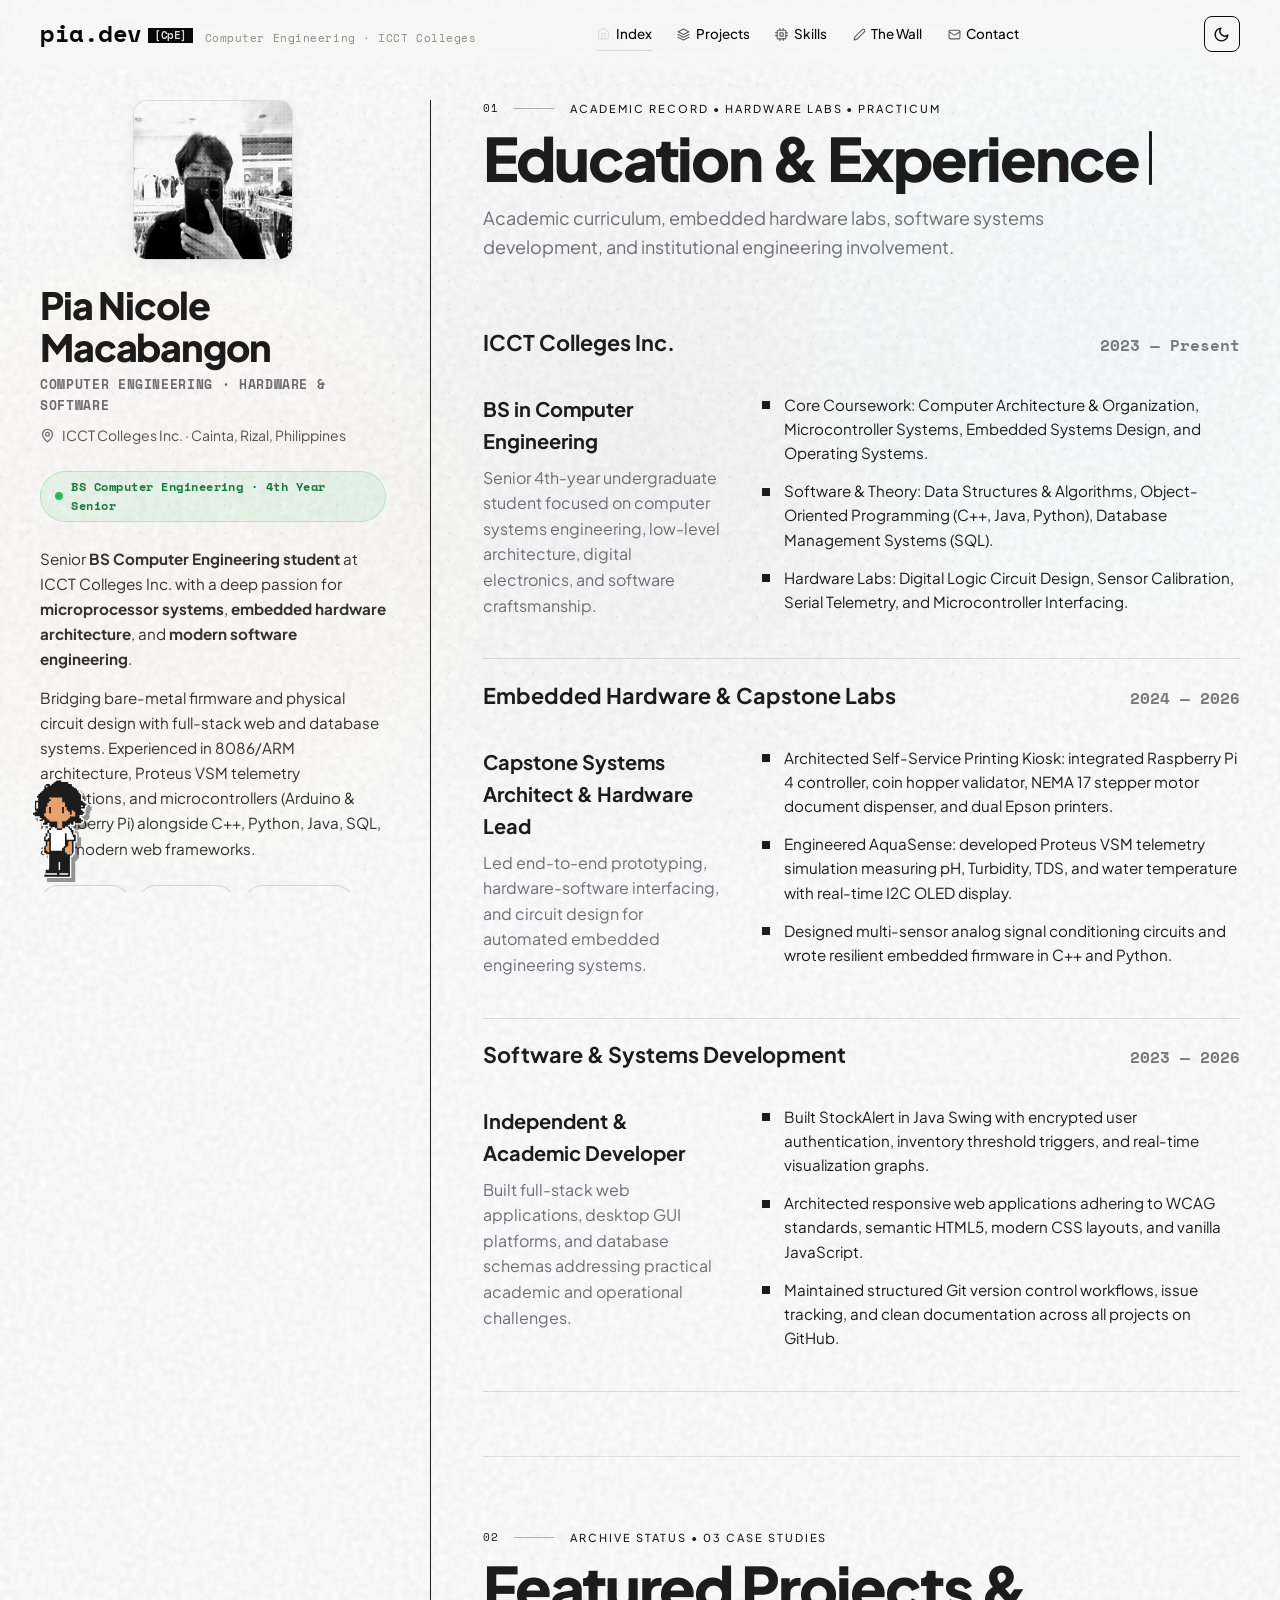
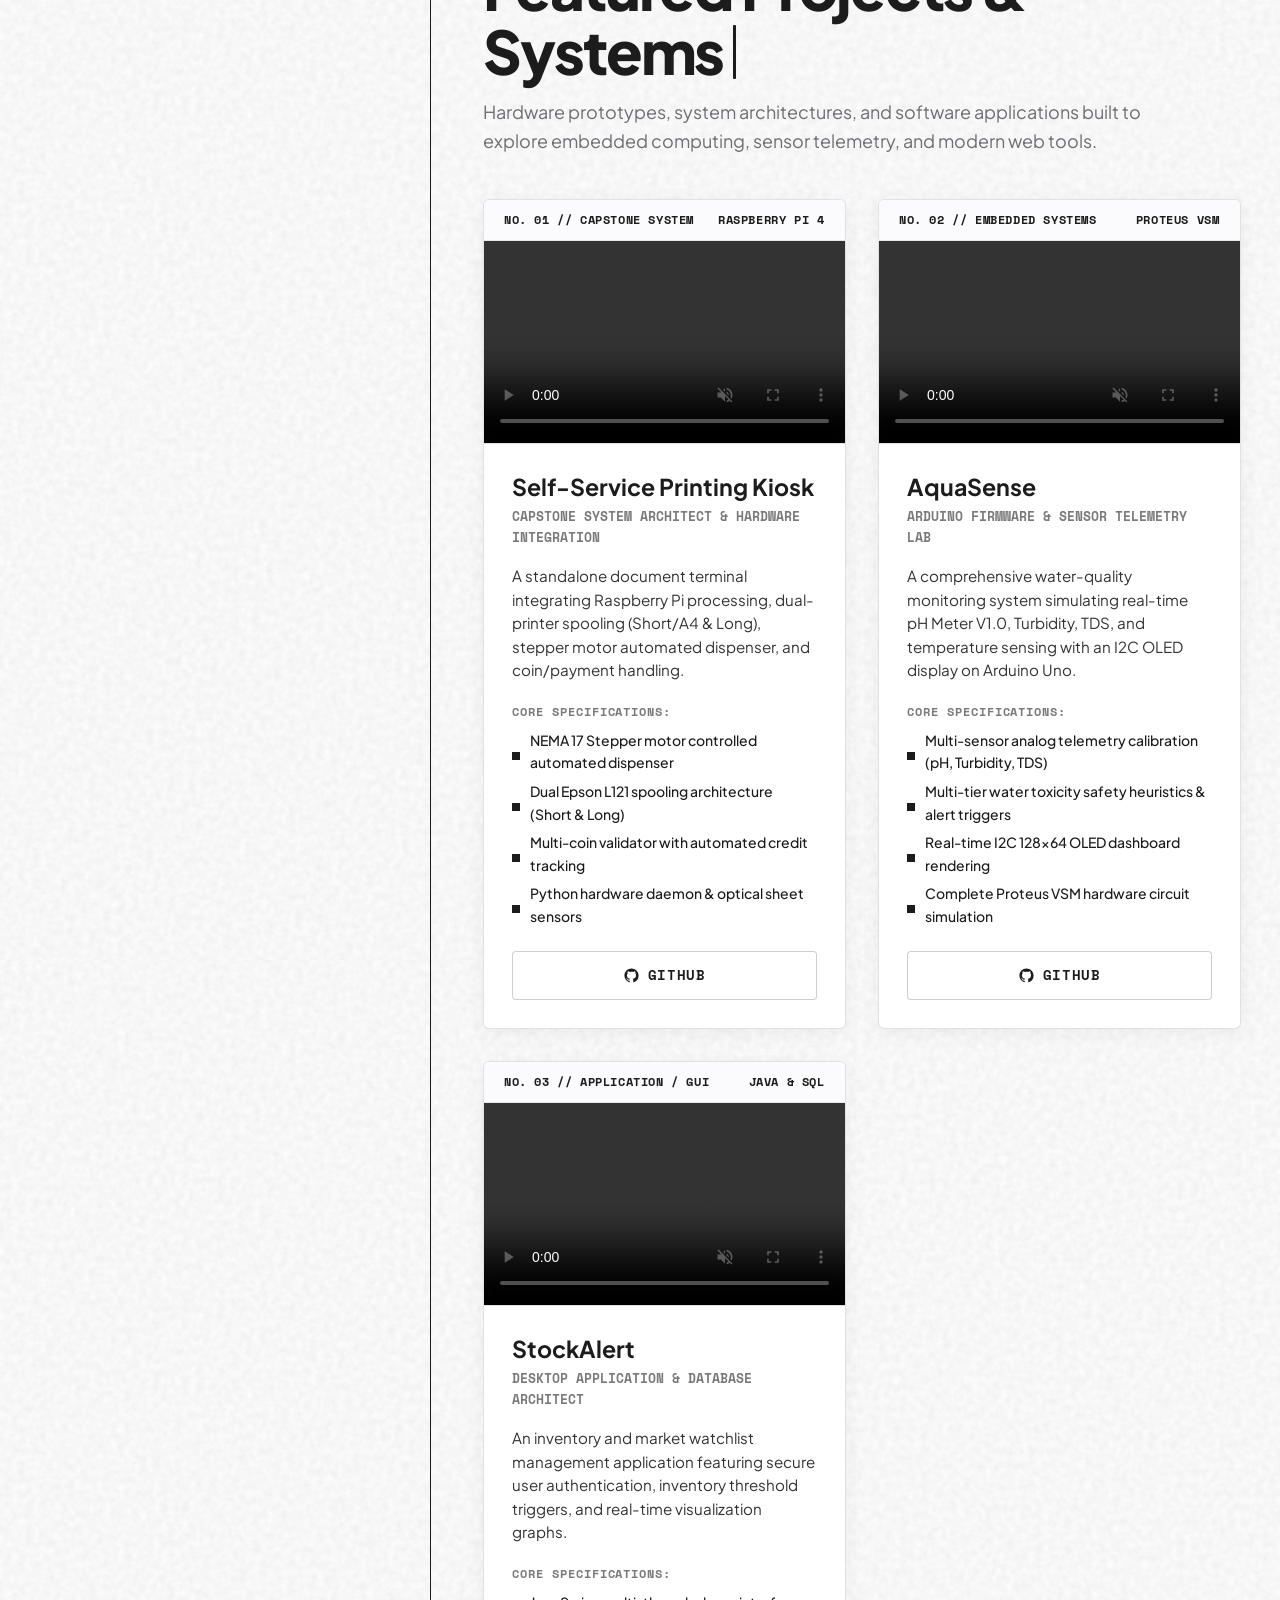
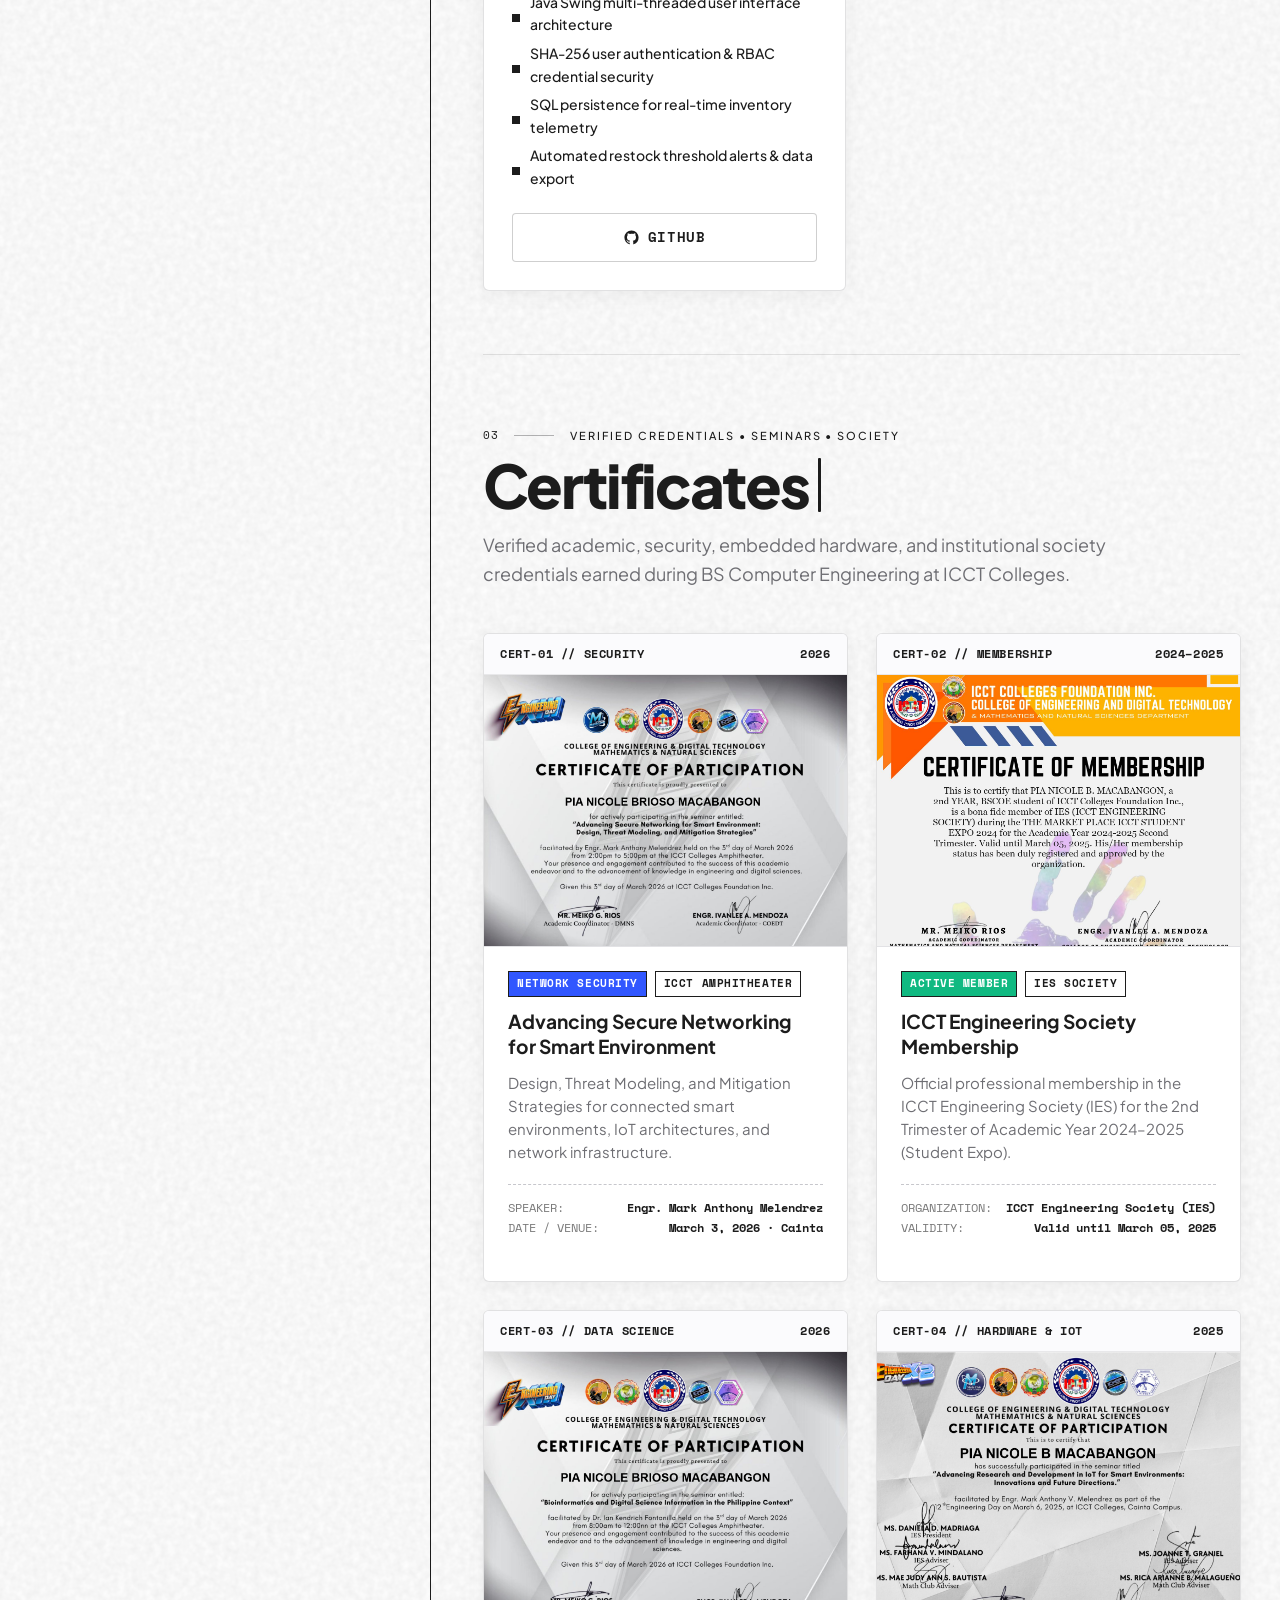
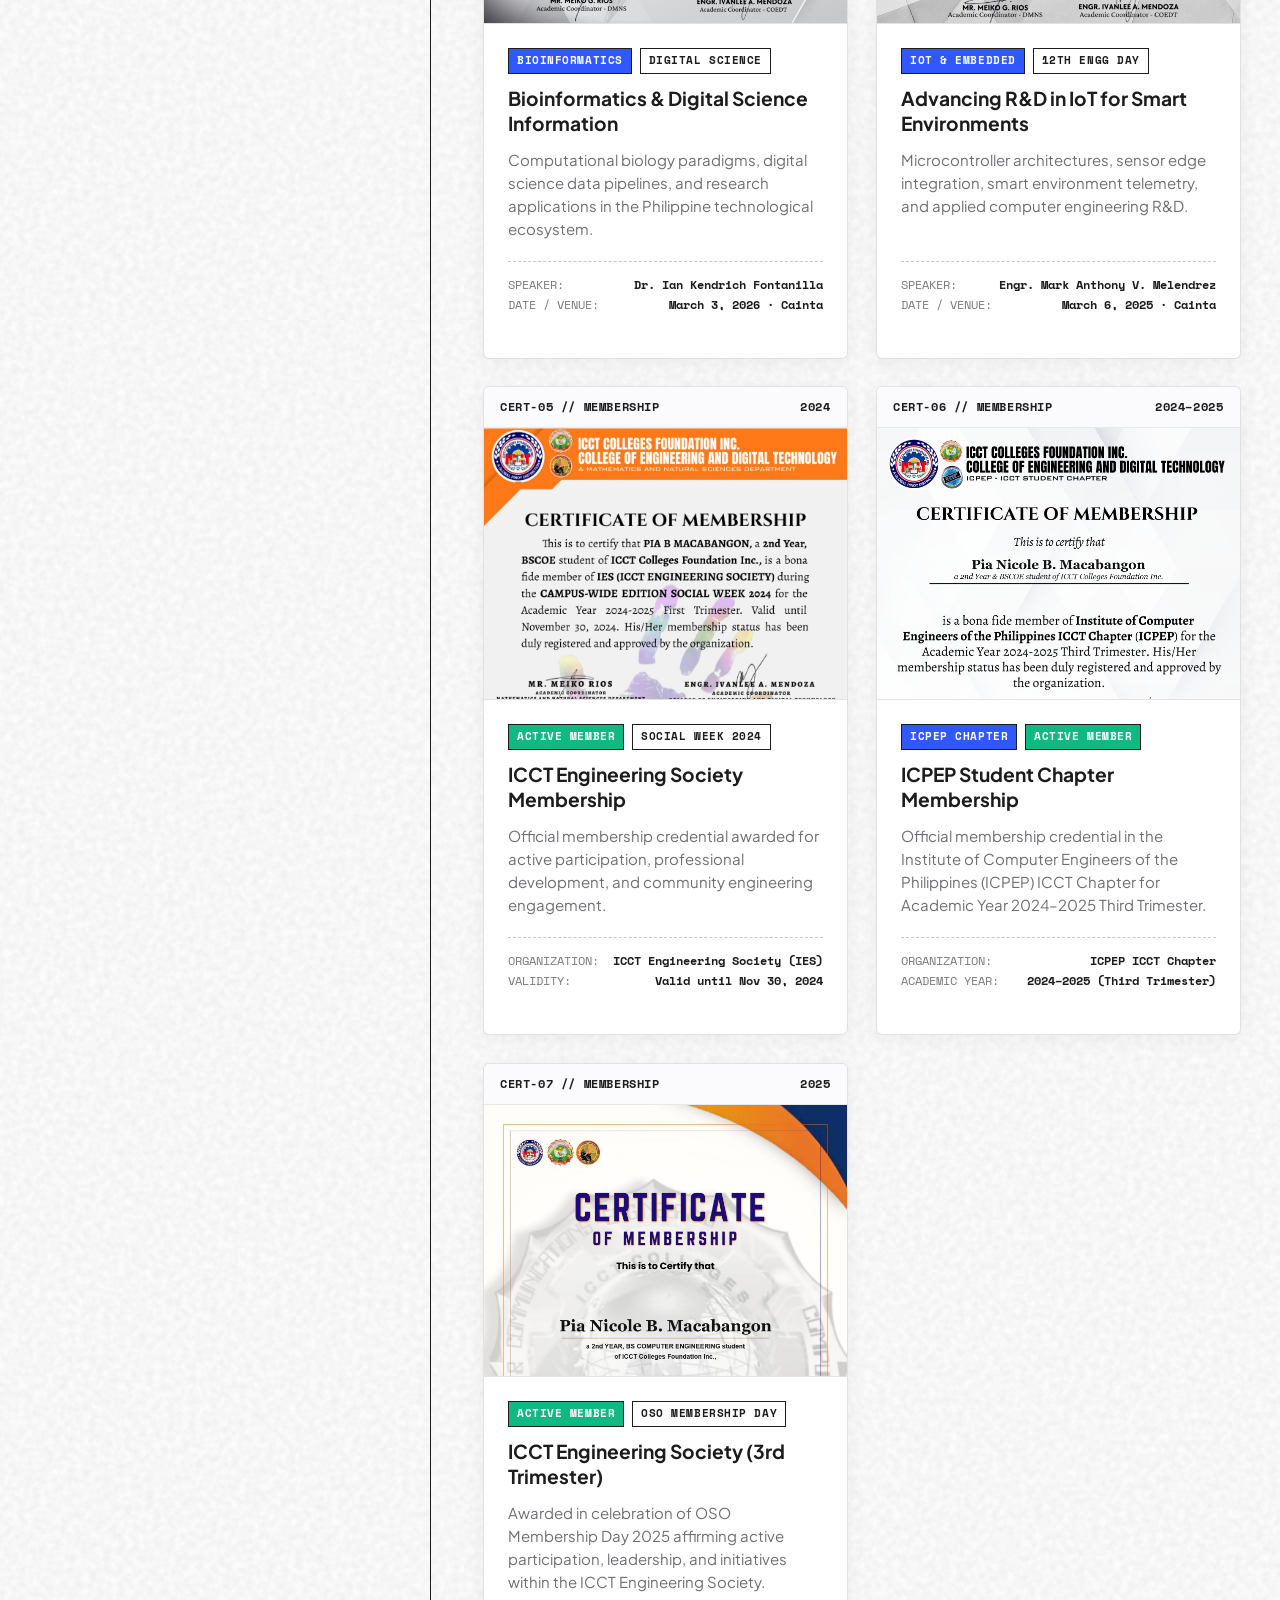
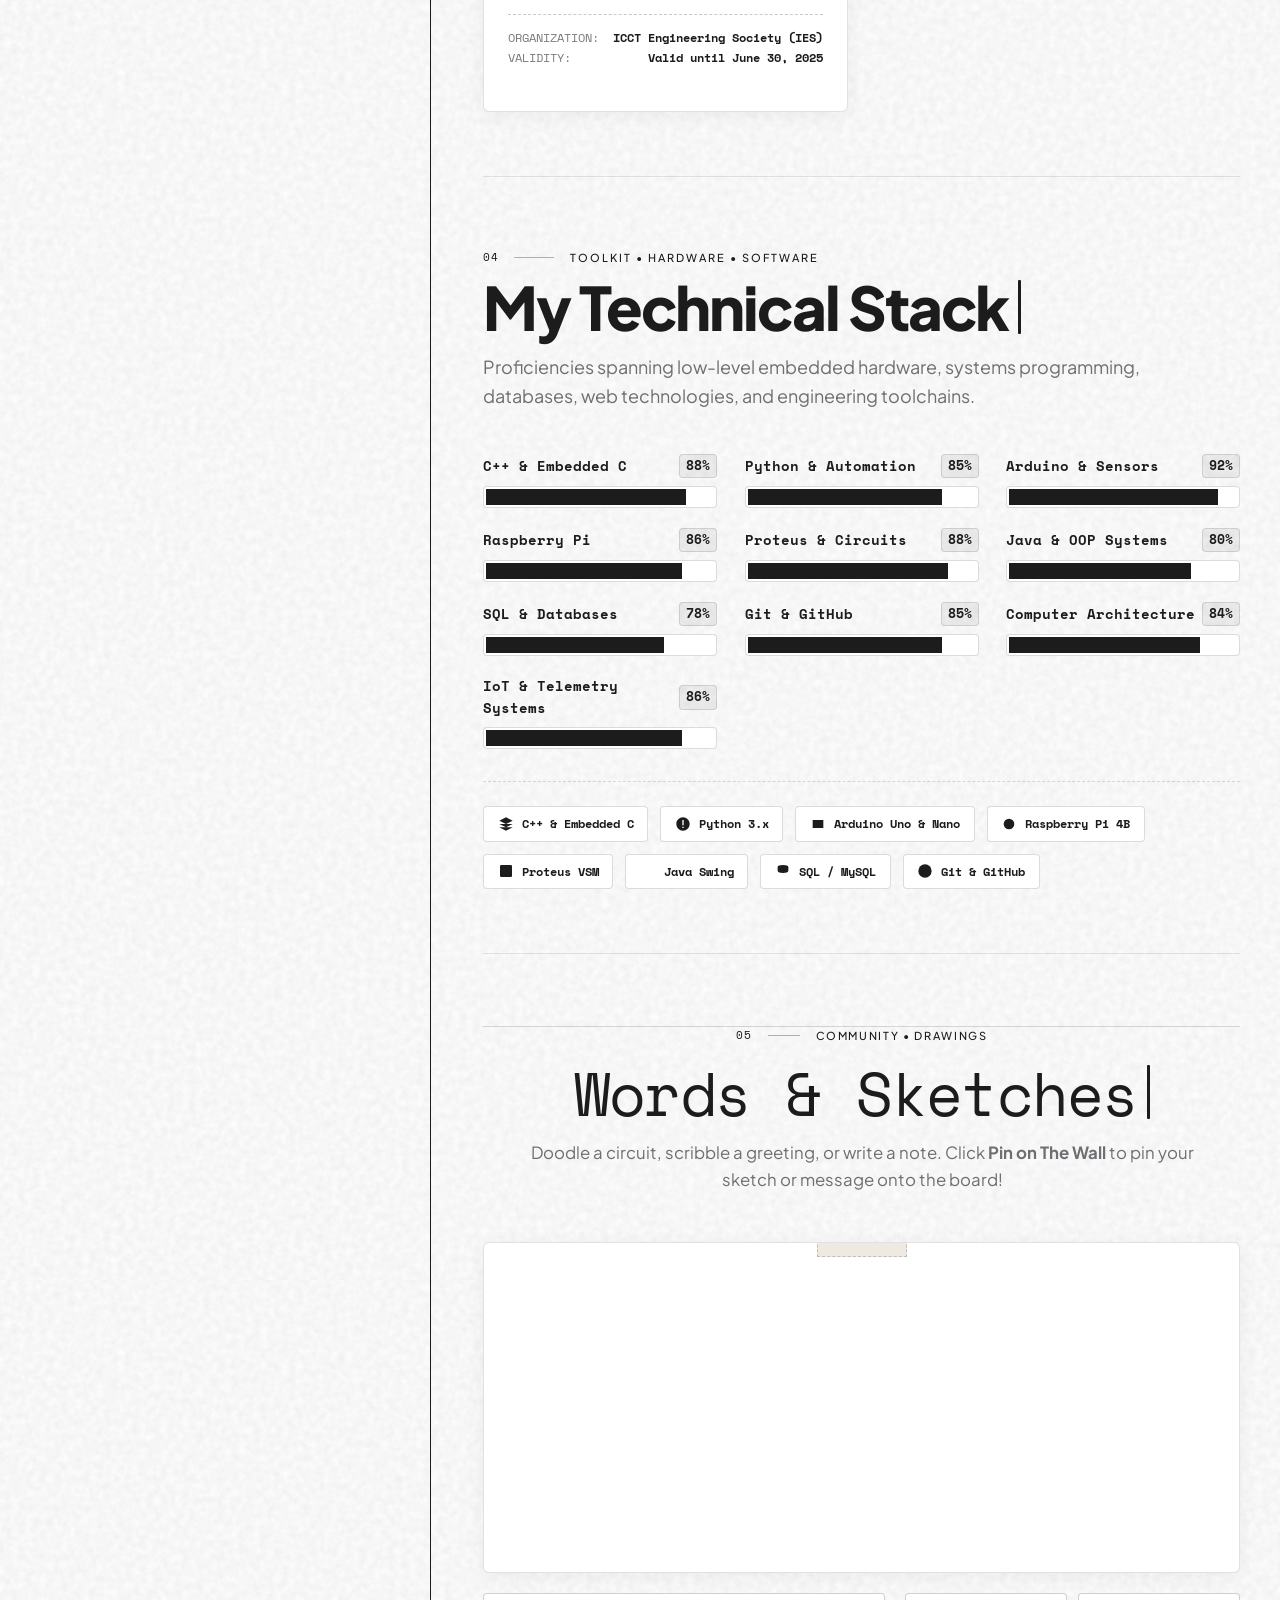
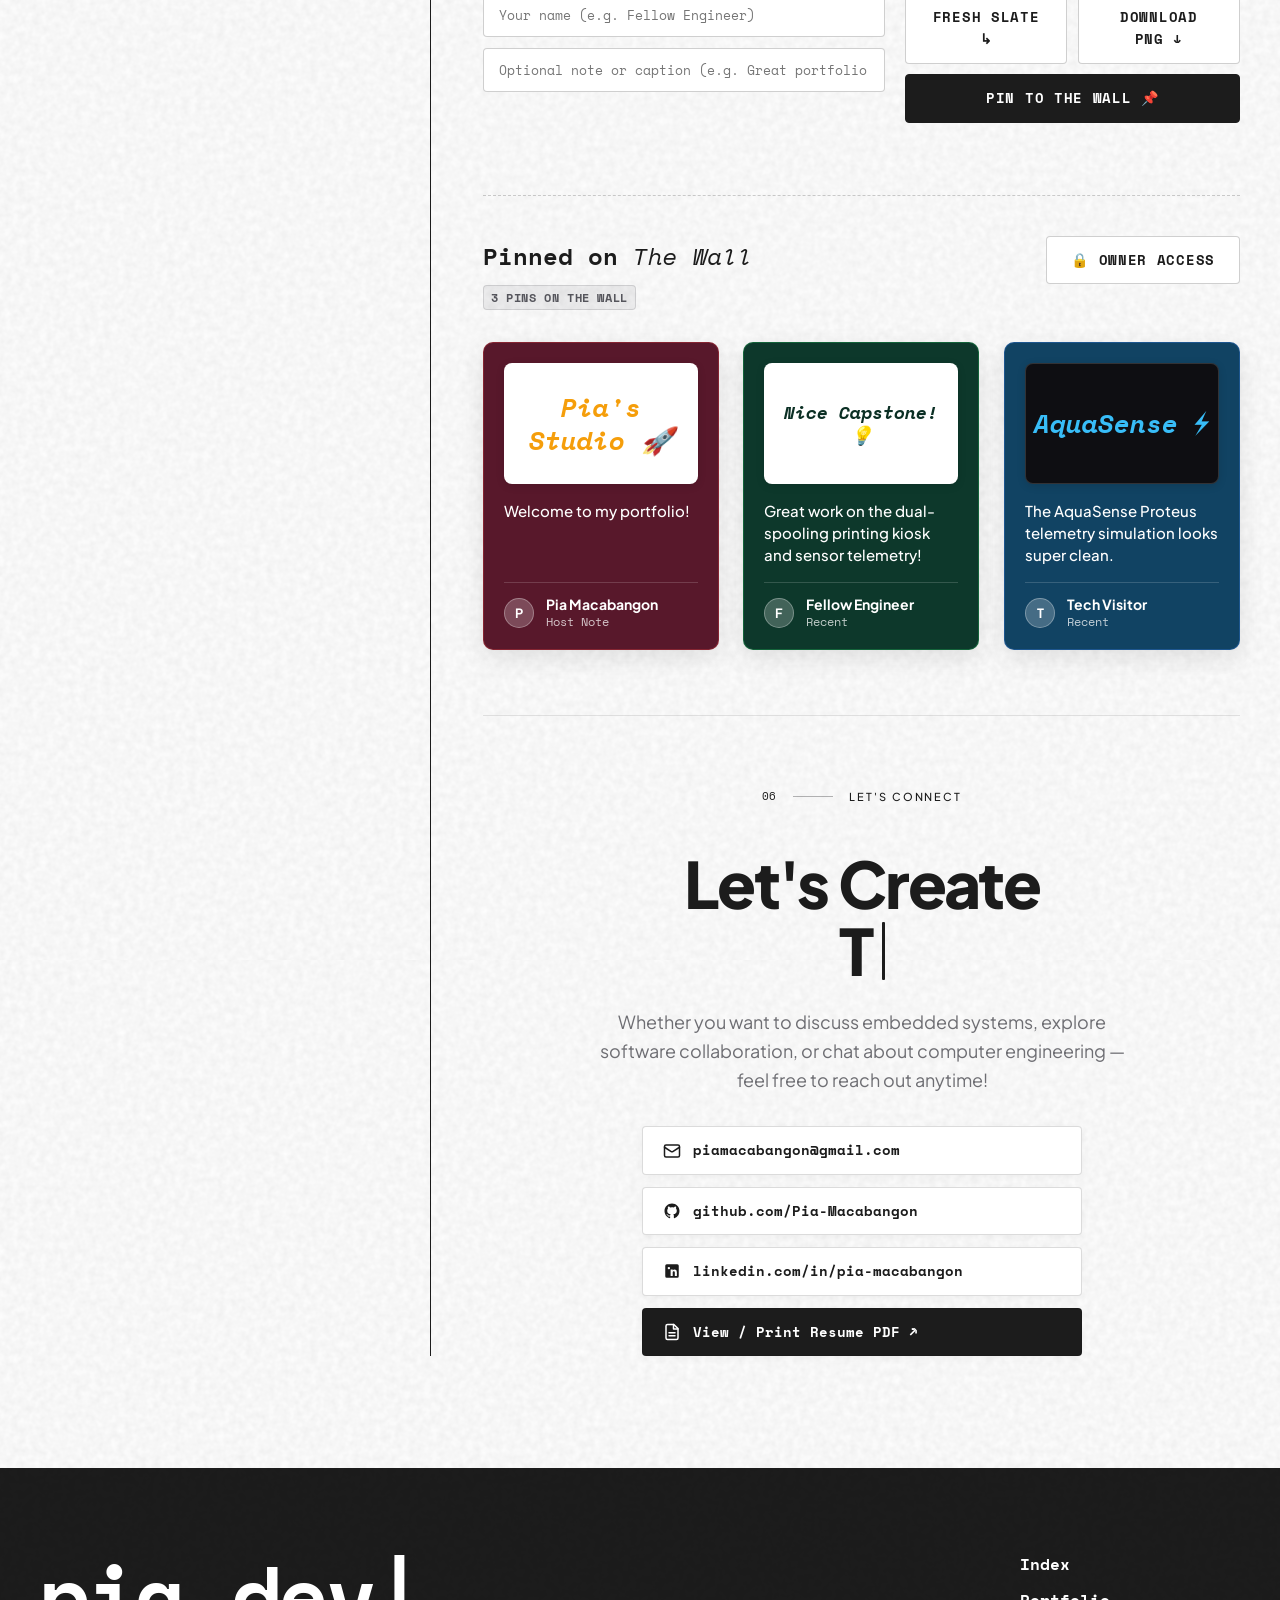
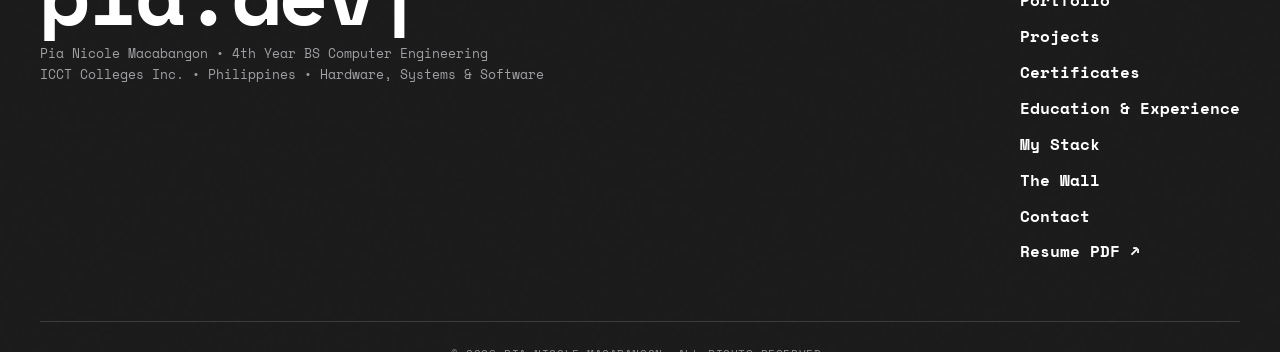
==== commit 2f5755c4: "fix(cache): add cache buster query to scripts for instant global live sync" ====
--- a/index.html
+++ b/index.html
@@ -24,8 +24,8 @@
   <link rel="stylesheet" href="https://fonts.googleapis.com/css2?family=Plus+Jakarta+Sans:wght@300;400;500;600;700;800&family=Space+Mono:ital,wght@0,400;0,700;1,400&family=JetBrains+Mono:wght@400;500;600;700&display=swap">
 
   <link rel="stylesheet" href="style.css">
-  <script src="profile.js" defer></script>
-  <script src="script.js" defer></script>
+  <script src="profile.js?v=2.2" defer></script>
+  <script src="script.js?v=2.2" defer></script>
 </head>
 <body class="grain-overlay">
 
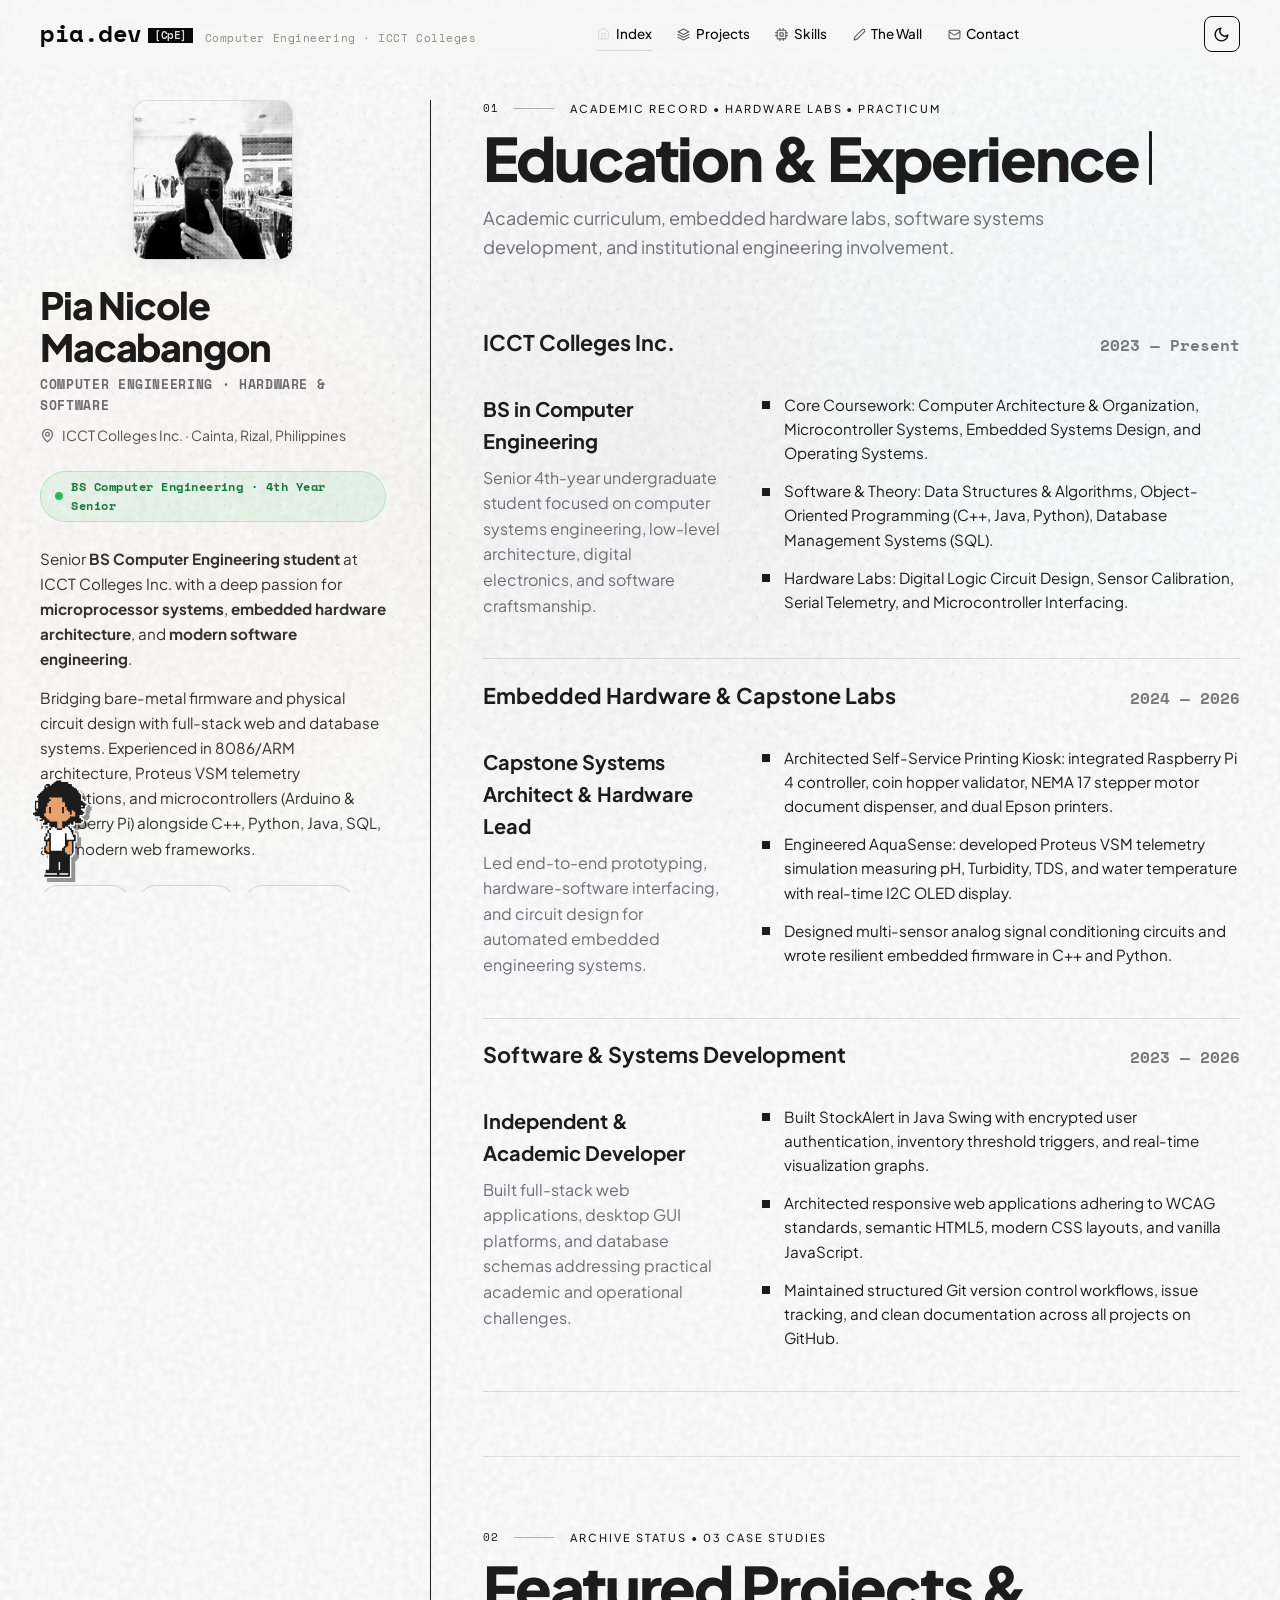
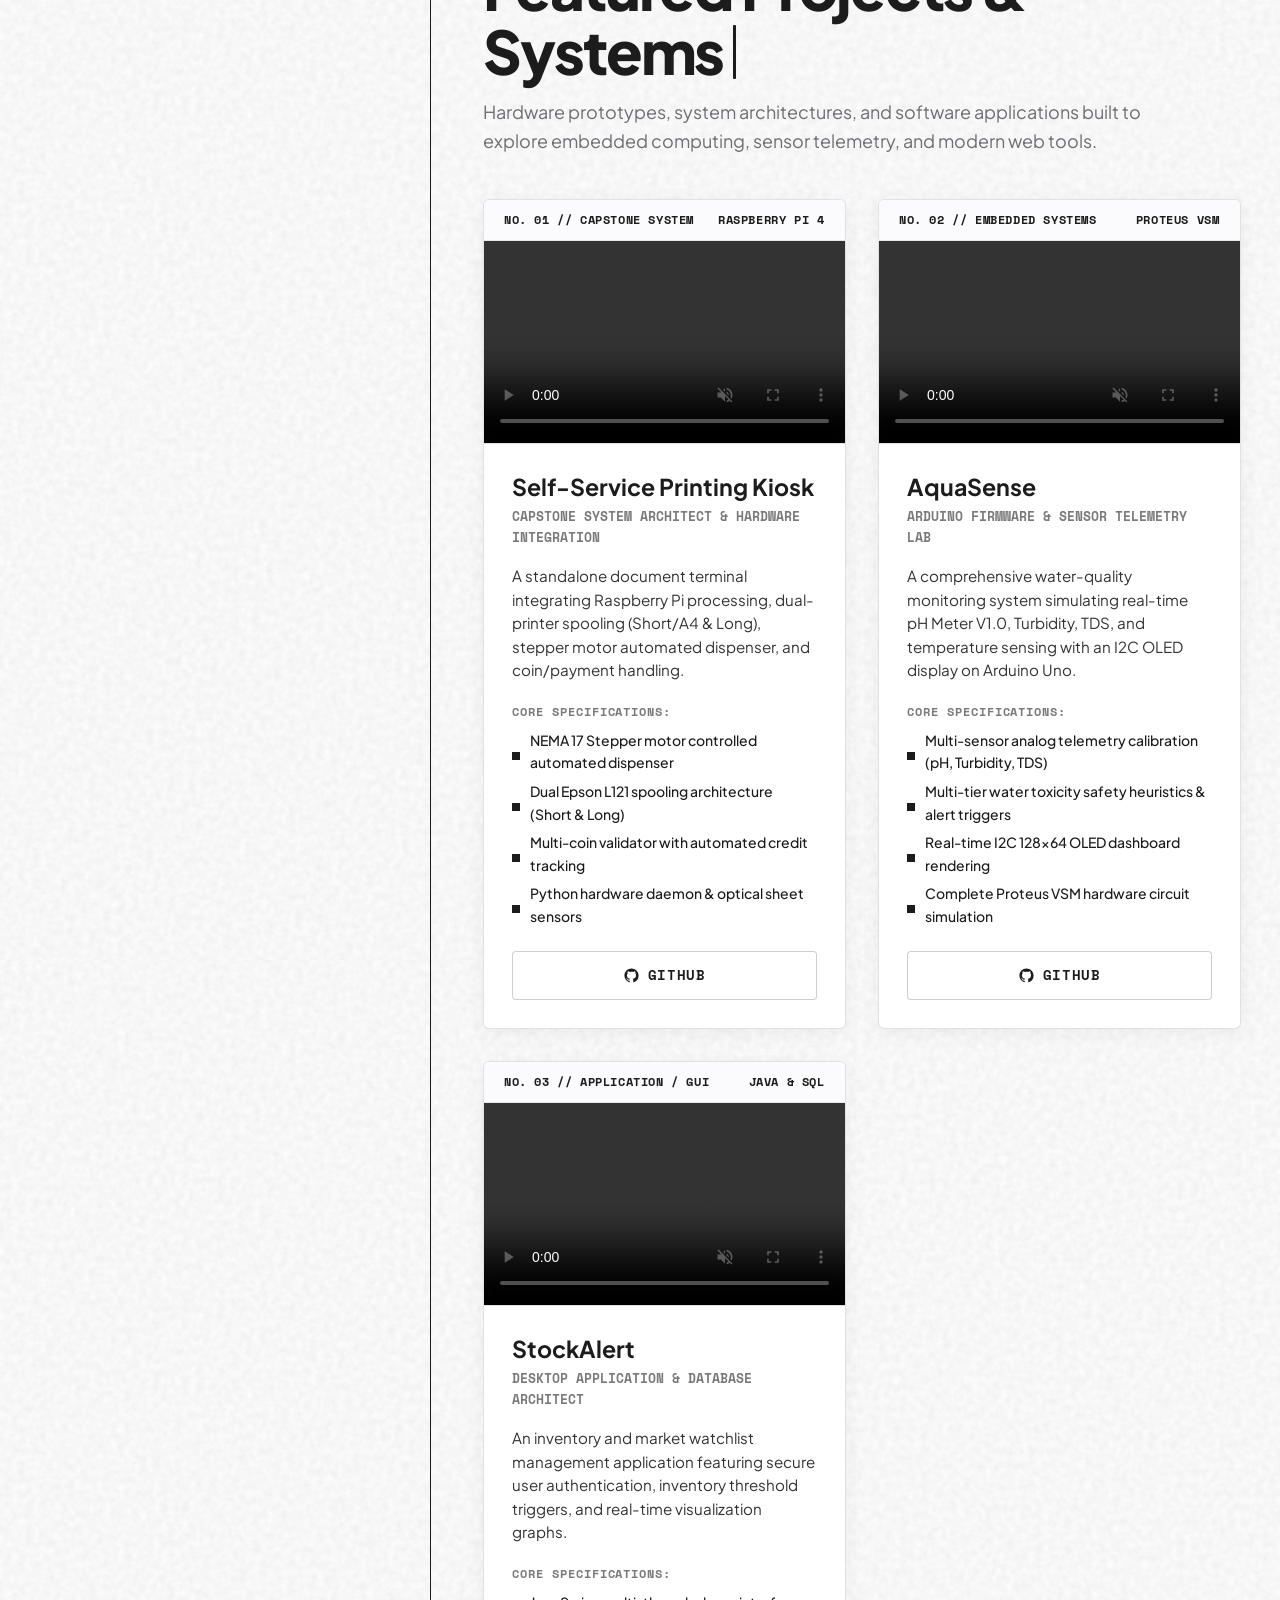
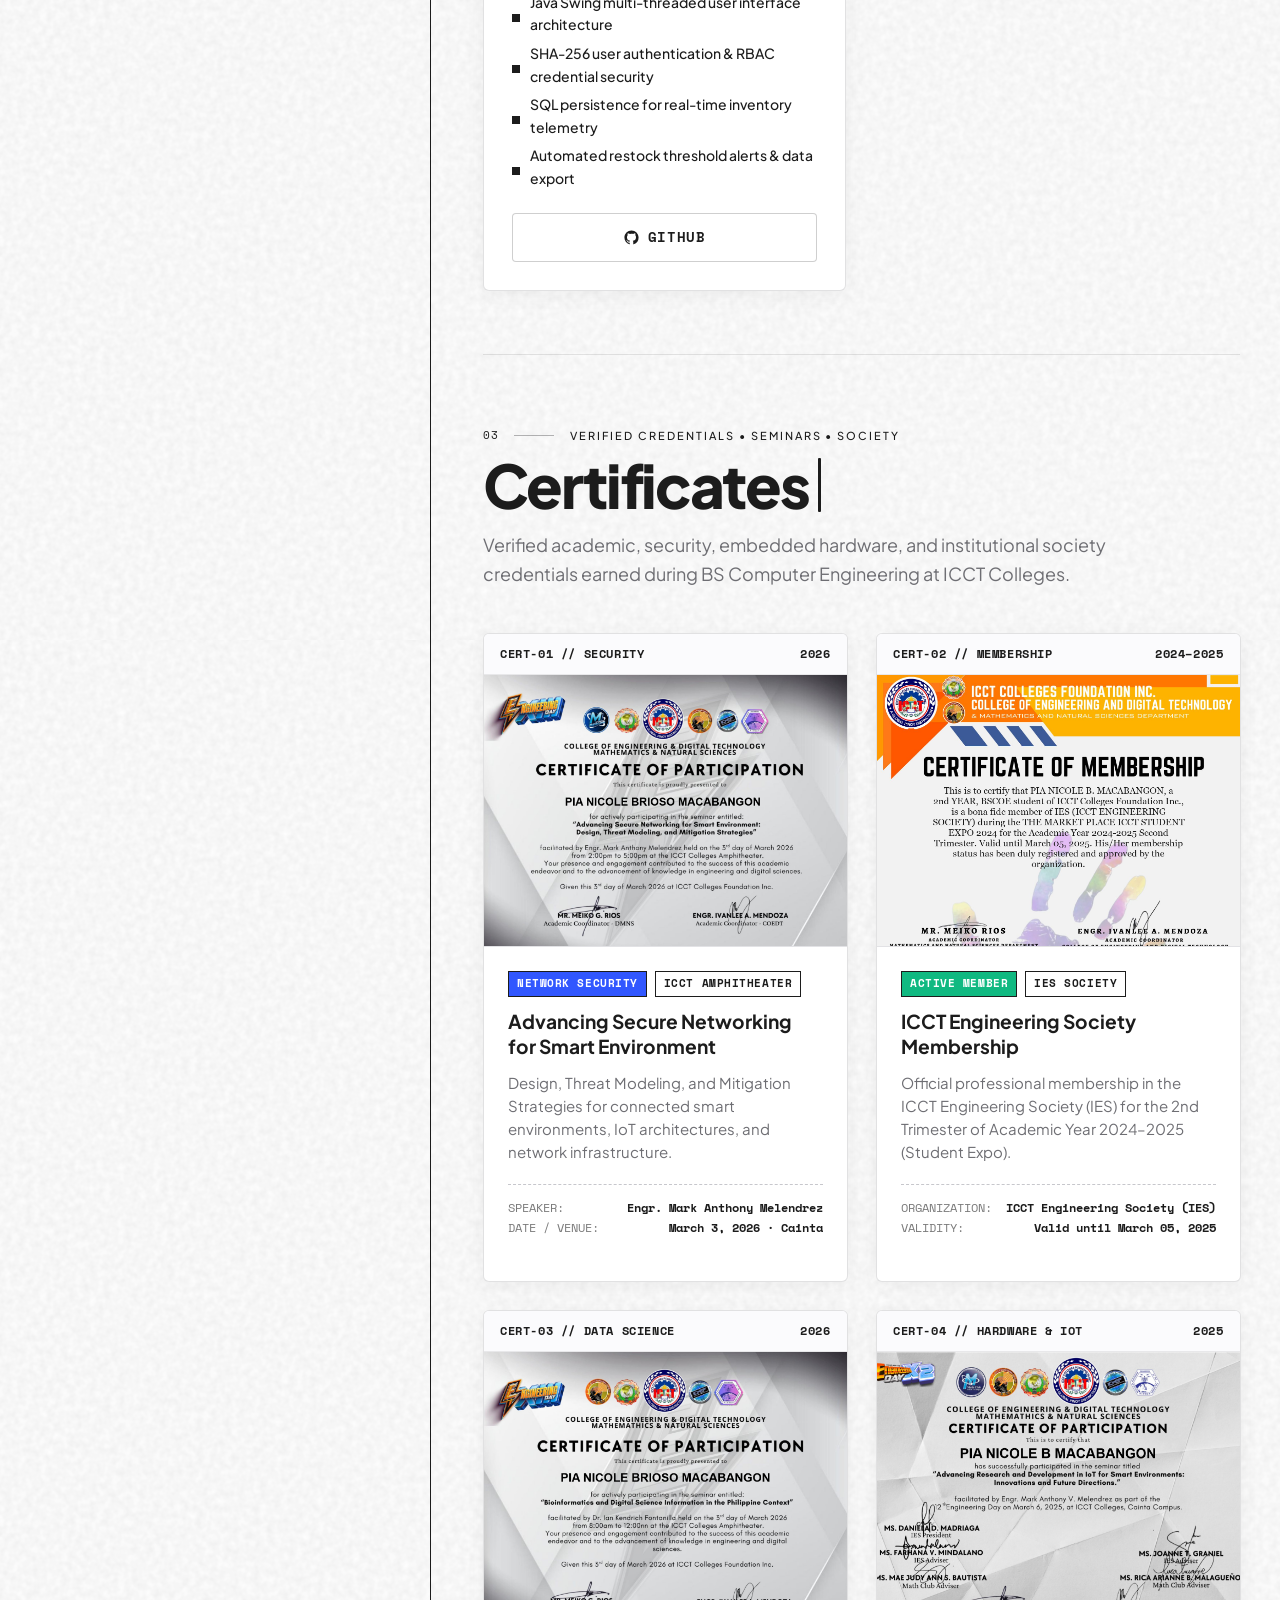
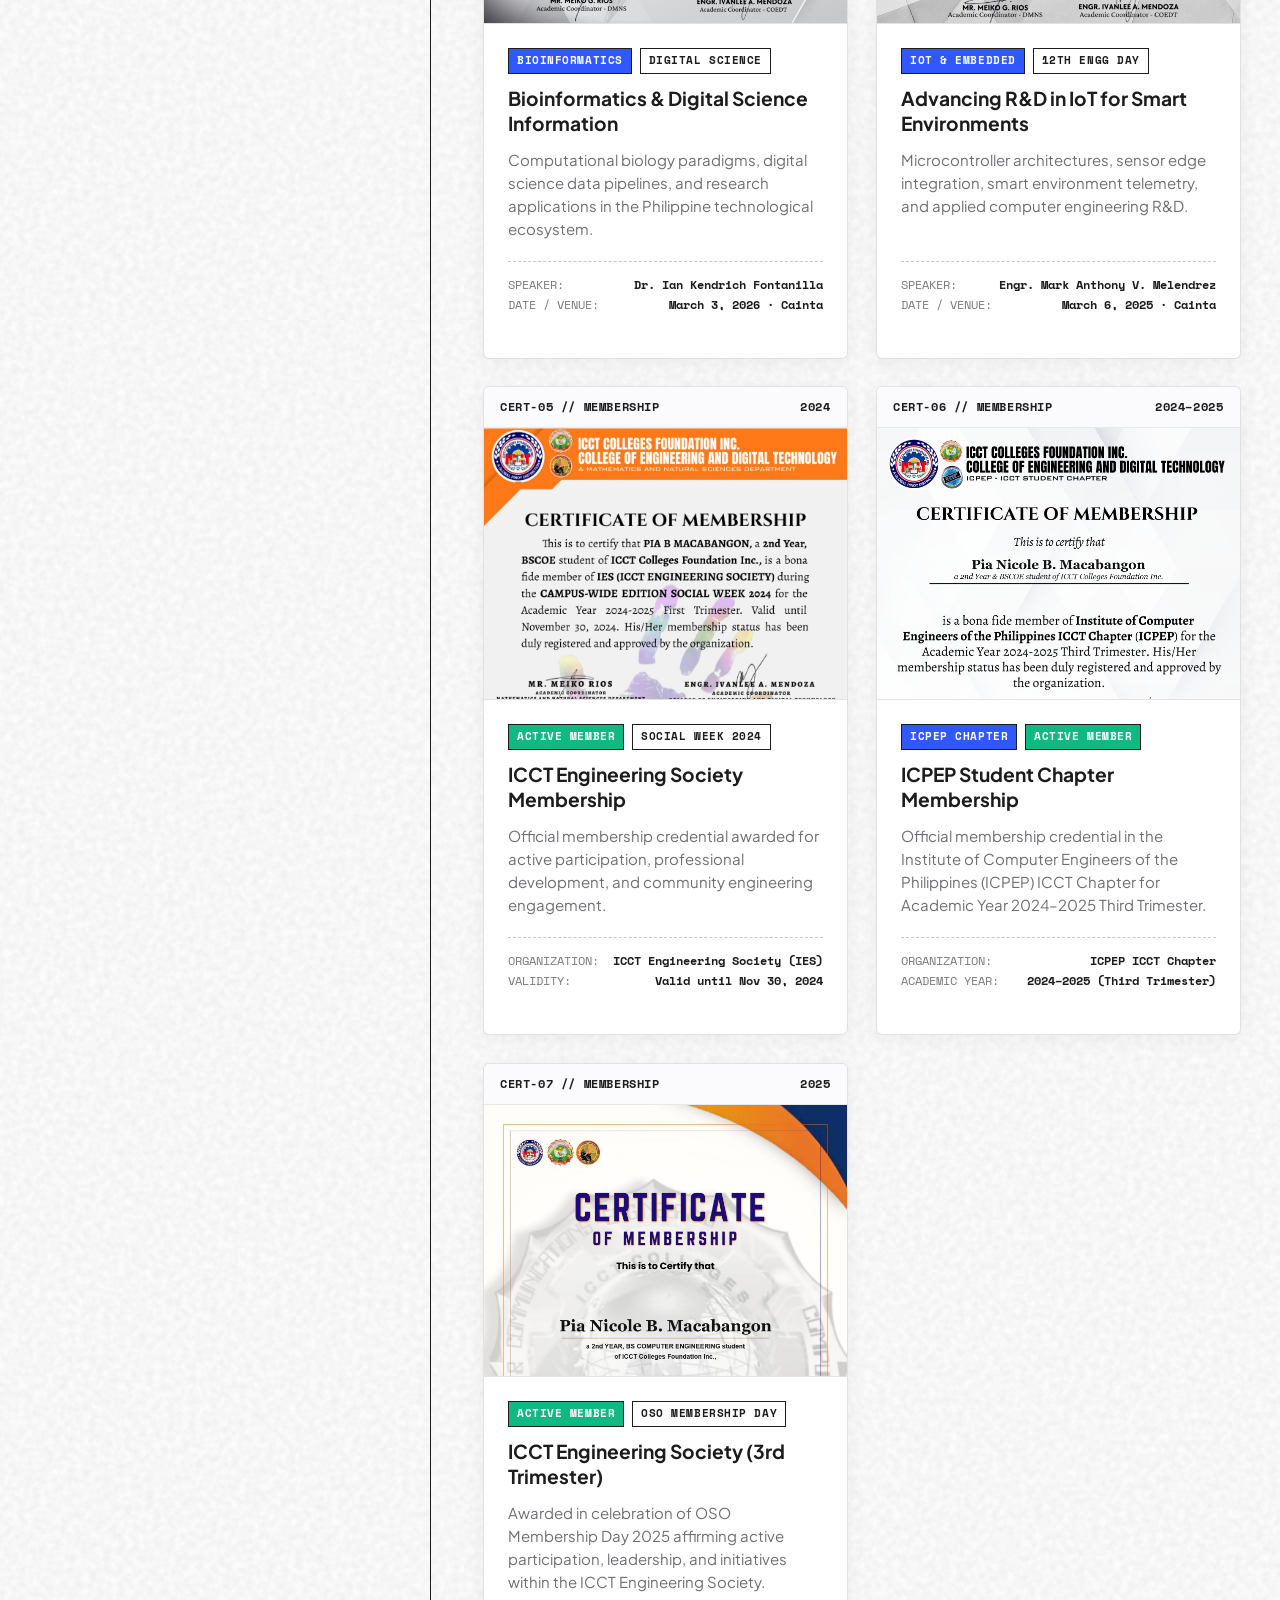
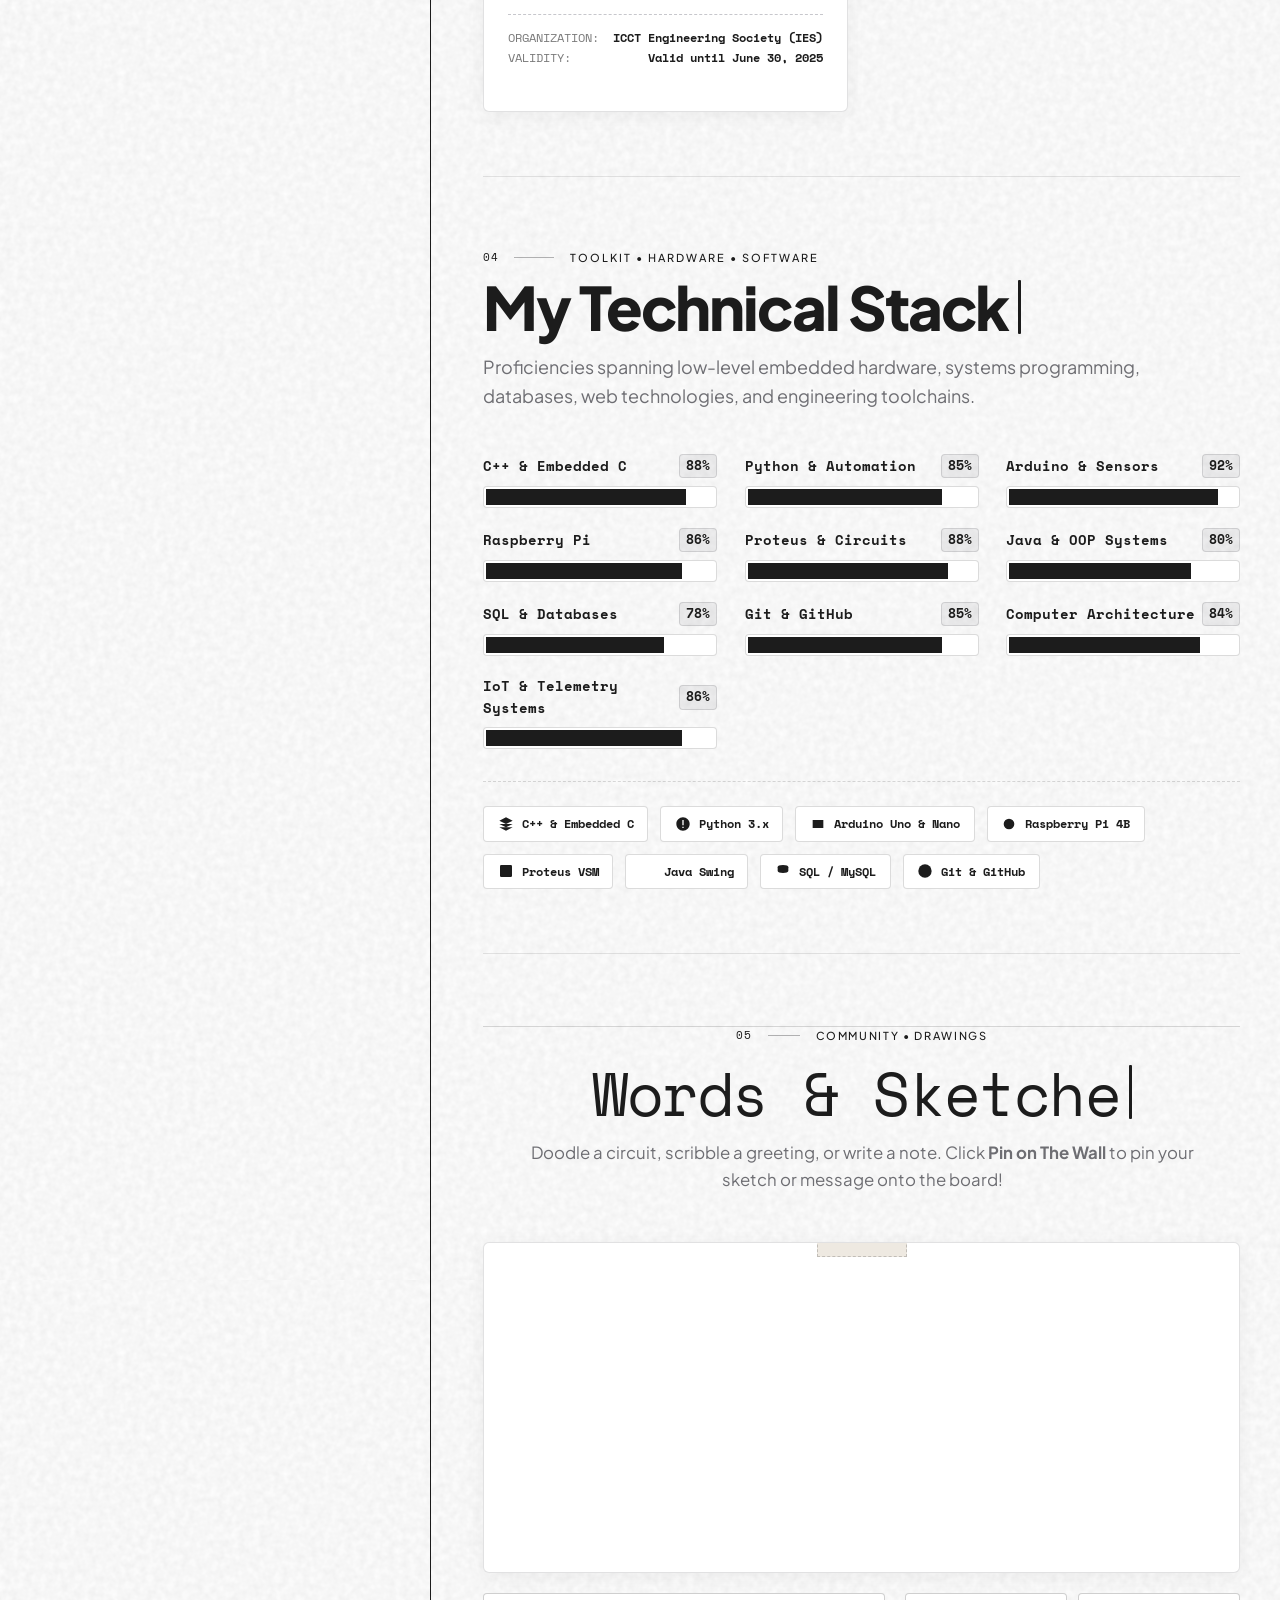
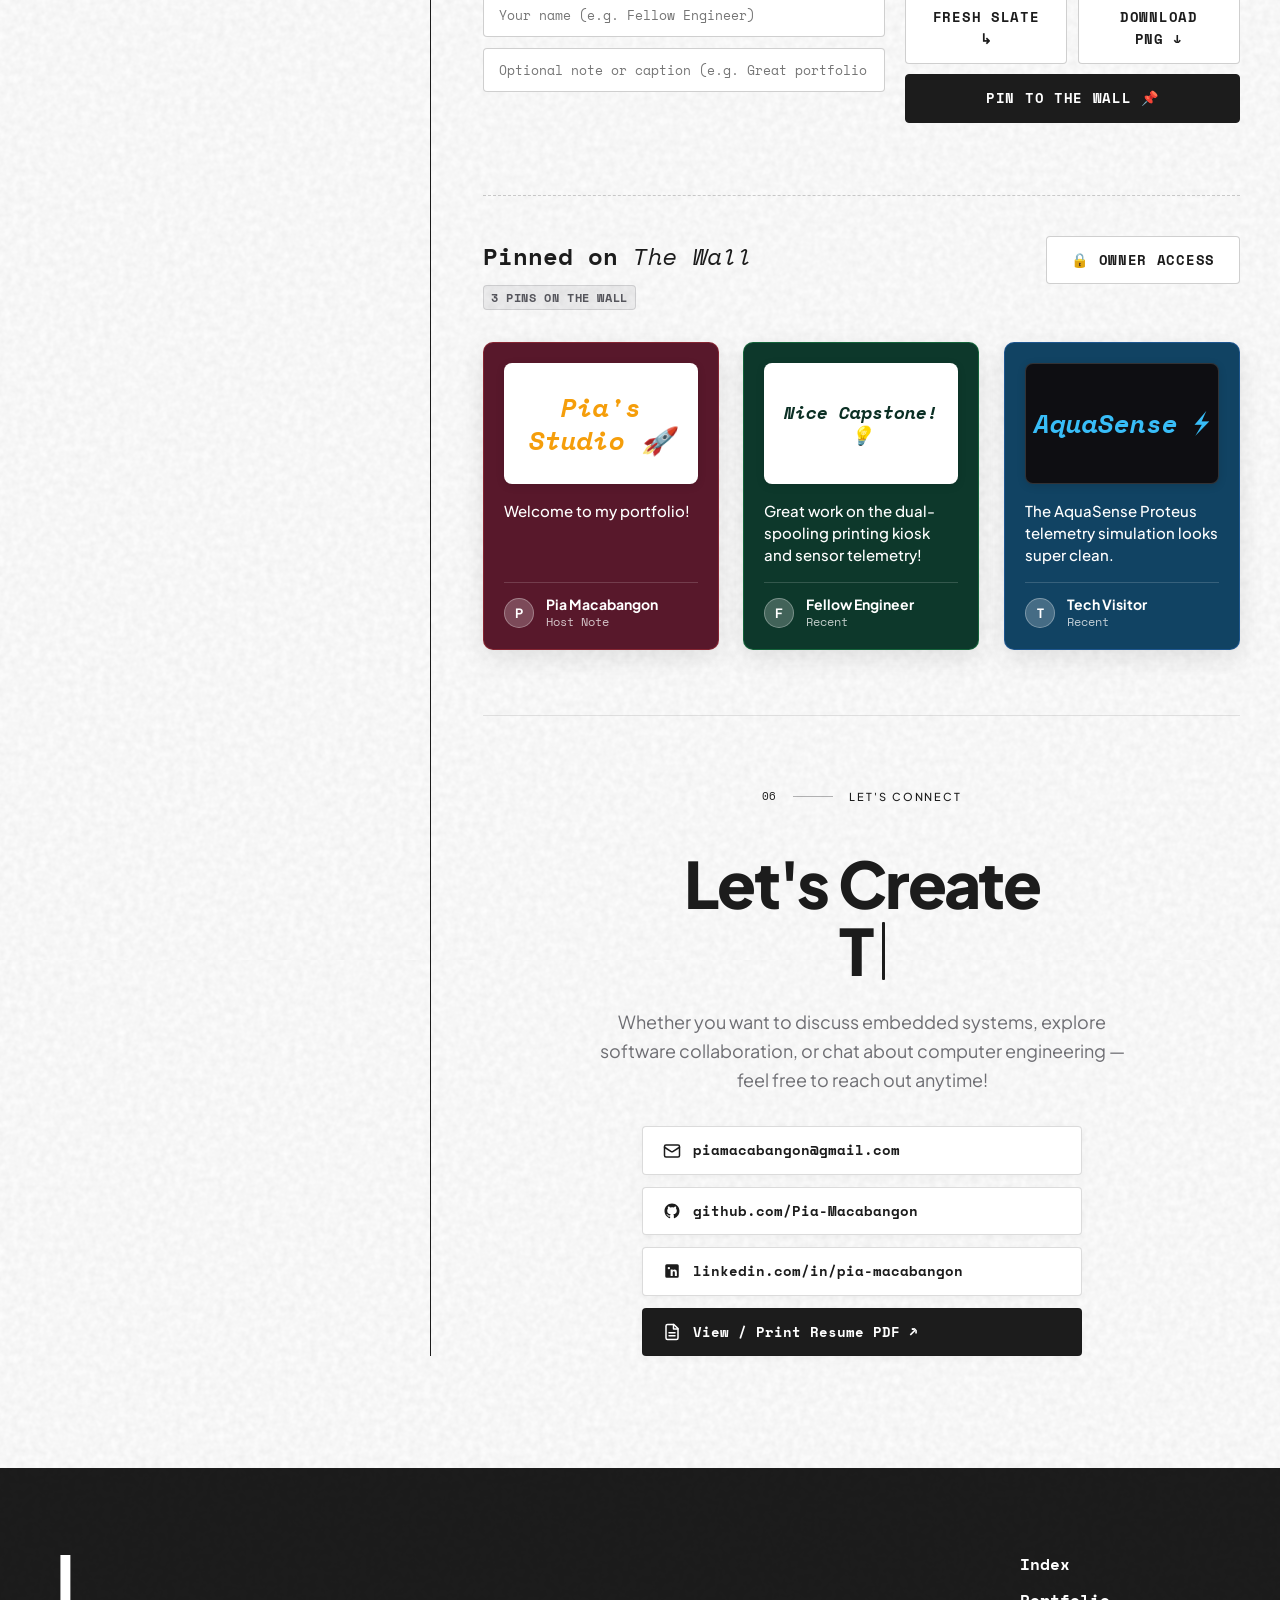
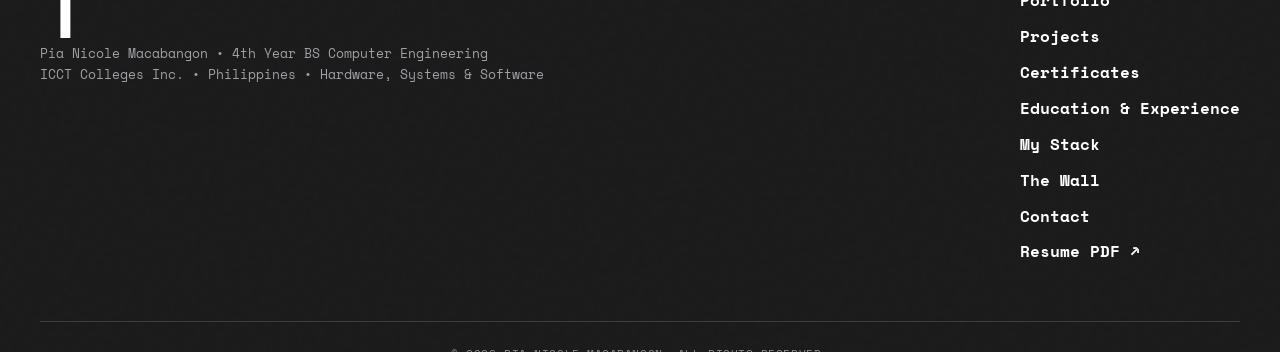
==== commit 04a465ed: "fix(wall): enforce visitor own-pin delete restrictions, owner full delete/reset, and prevent deleted" ====
--- a/index.html
+++ b/index.html
@@ -24,8 +24,8 @@
   <link rel="stylesheet" href="https://fonts.googleapis.com/css2?family=Plus+Jakarta+Sans:wght@300;400;500;600;700;800&family=Space+Mono:ital,wght@0,400;0,700;1,400&family=JetBrains+Mono:wght@400;500;600;700&display=swap">
 
   <link rel="stylesheet" href="style.css">
-  <script src="profile.js?v=2.2" defer></script>
-  <script src="script.js?v=2.2" defer></script>
+  <script src="profile.js?v=2.3" defer></script>
+  <script src="script.js?v=2.3" defer></script>
 </head>
 <body class="grain-overlay">
 
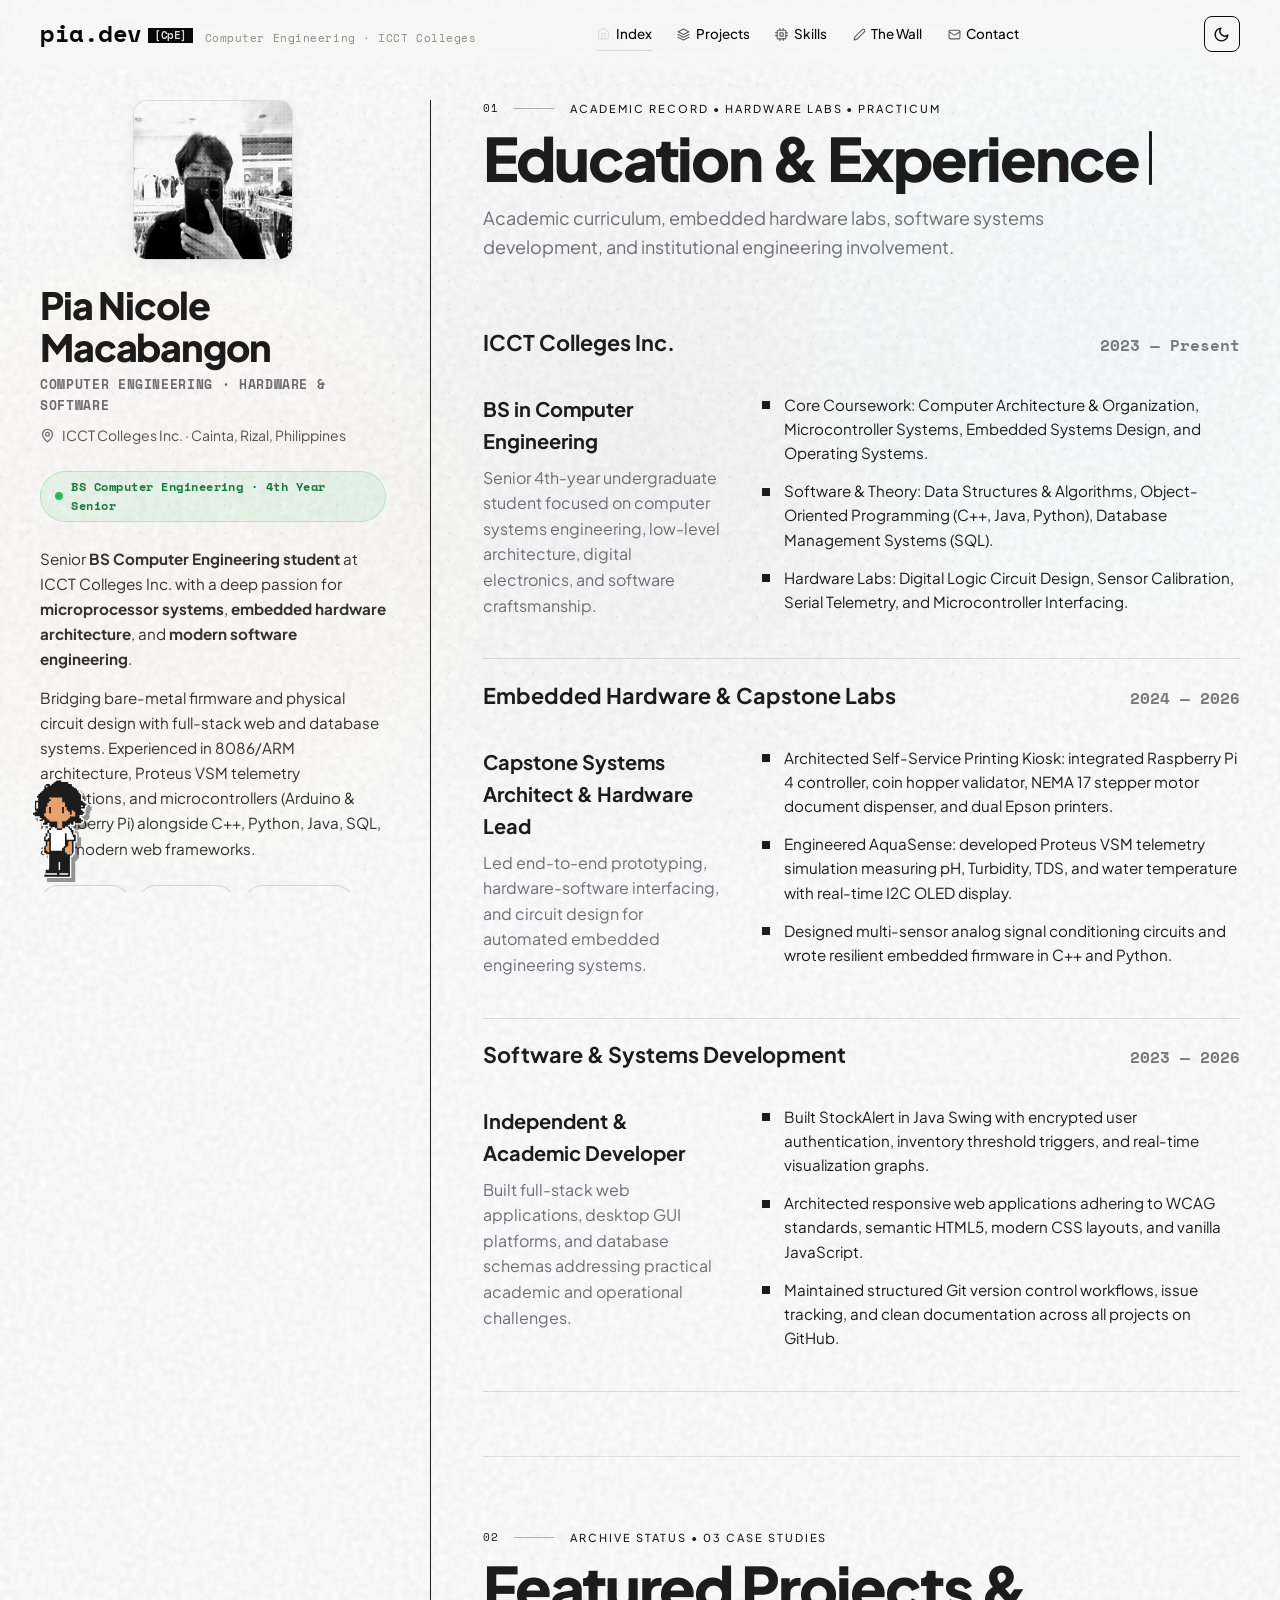
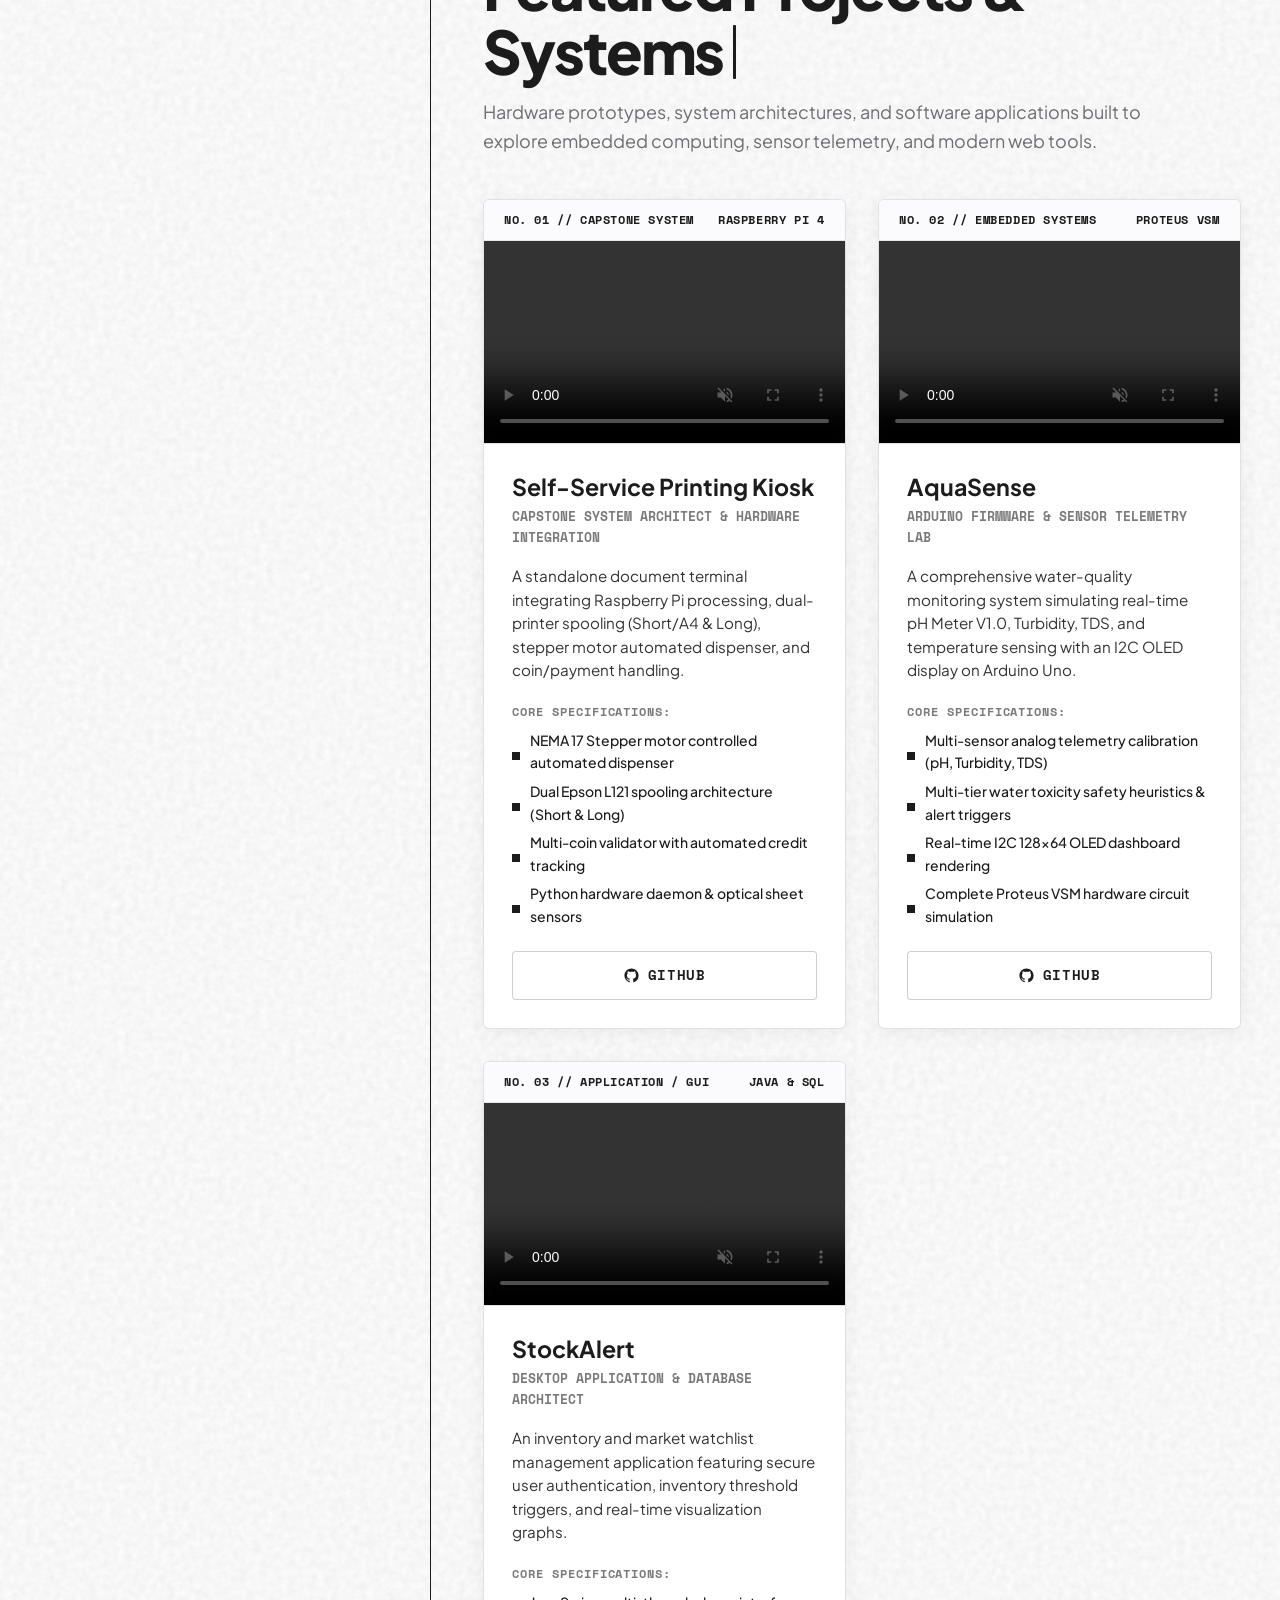
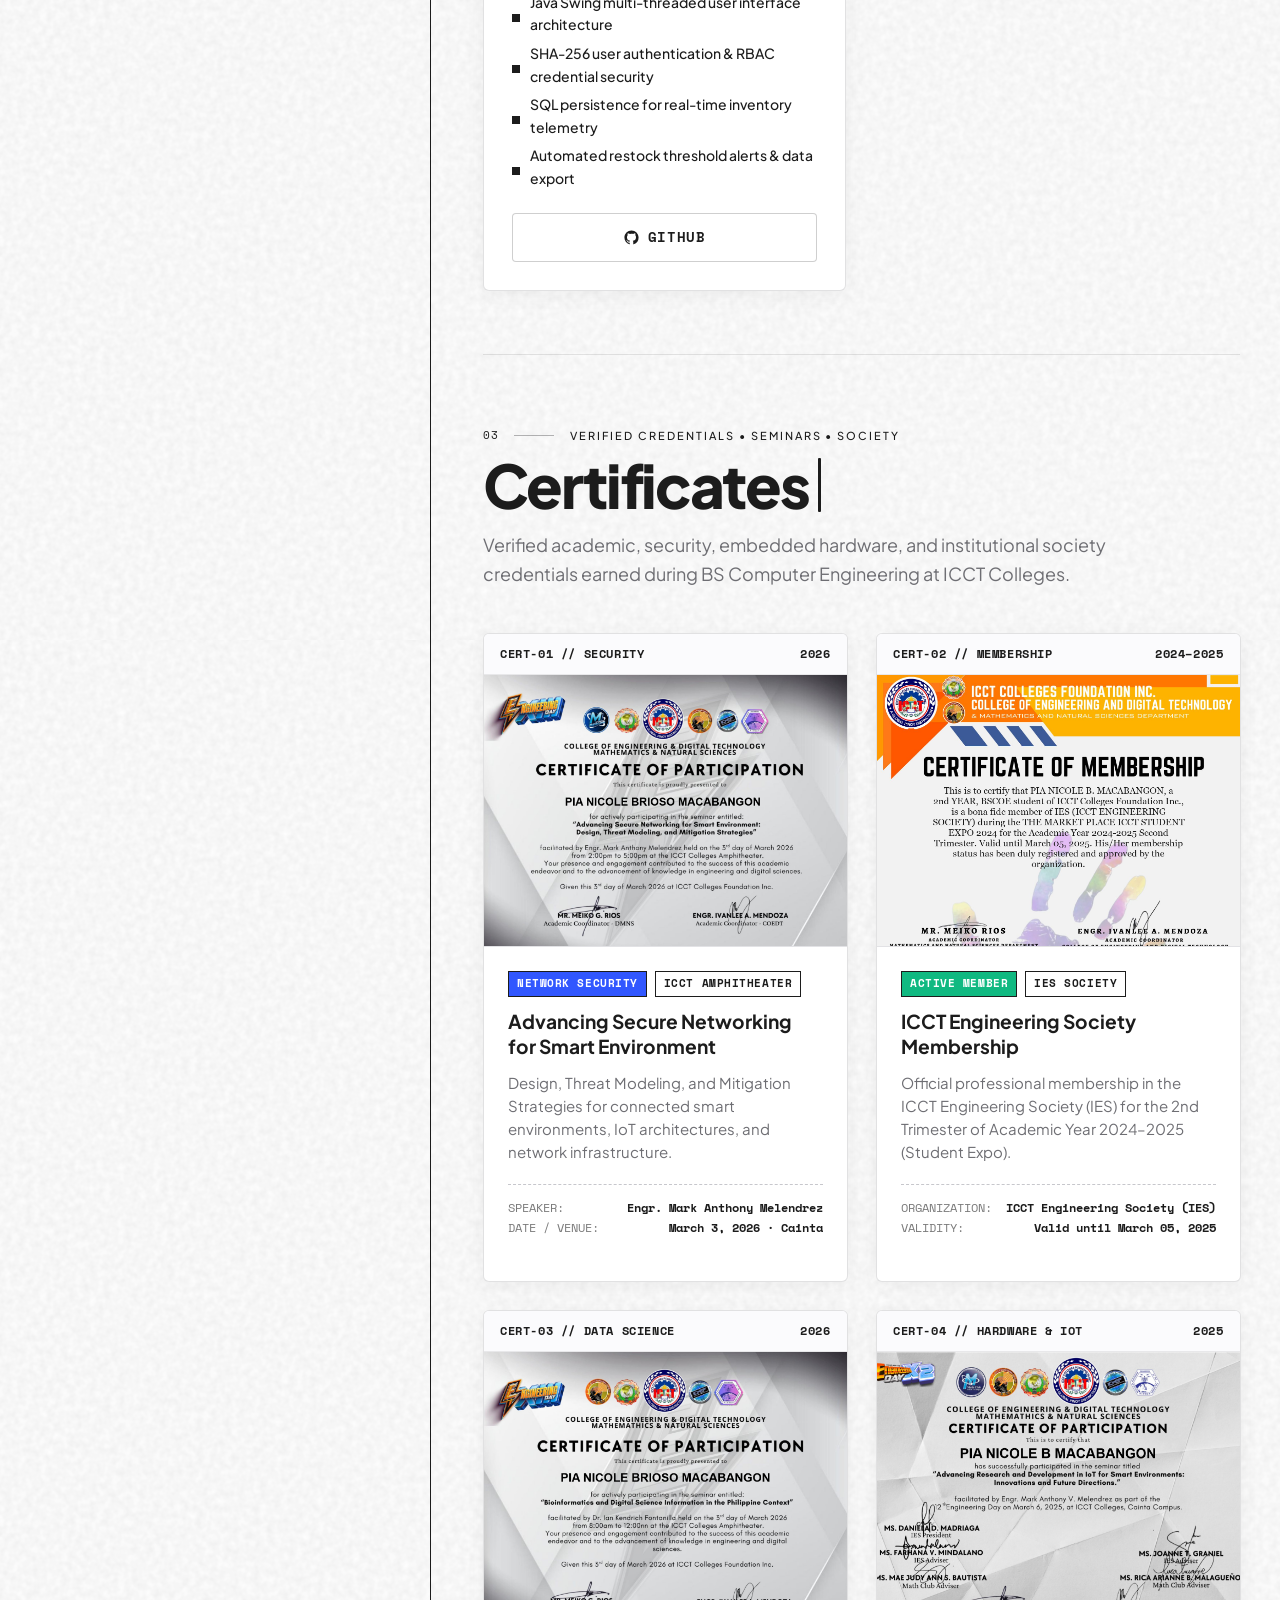
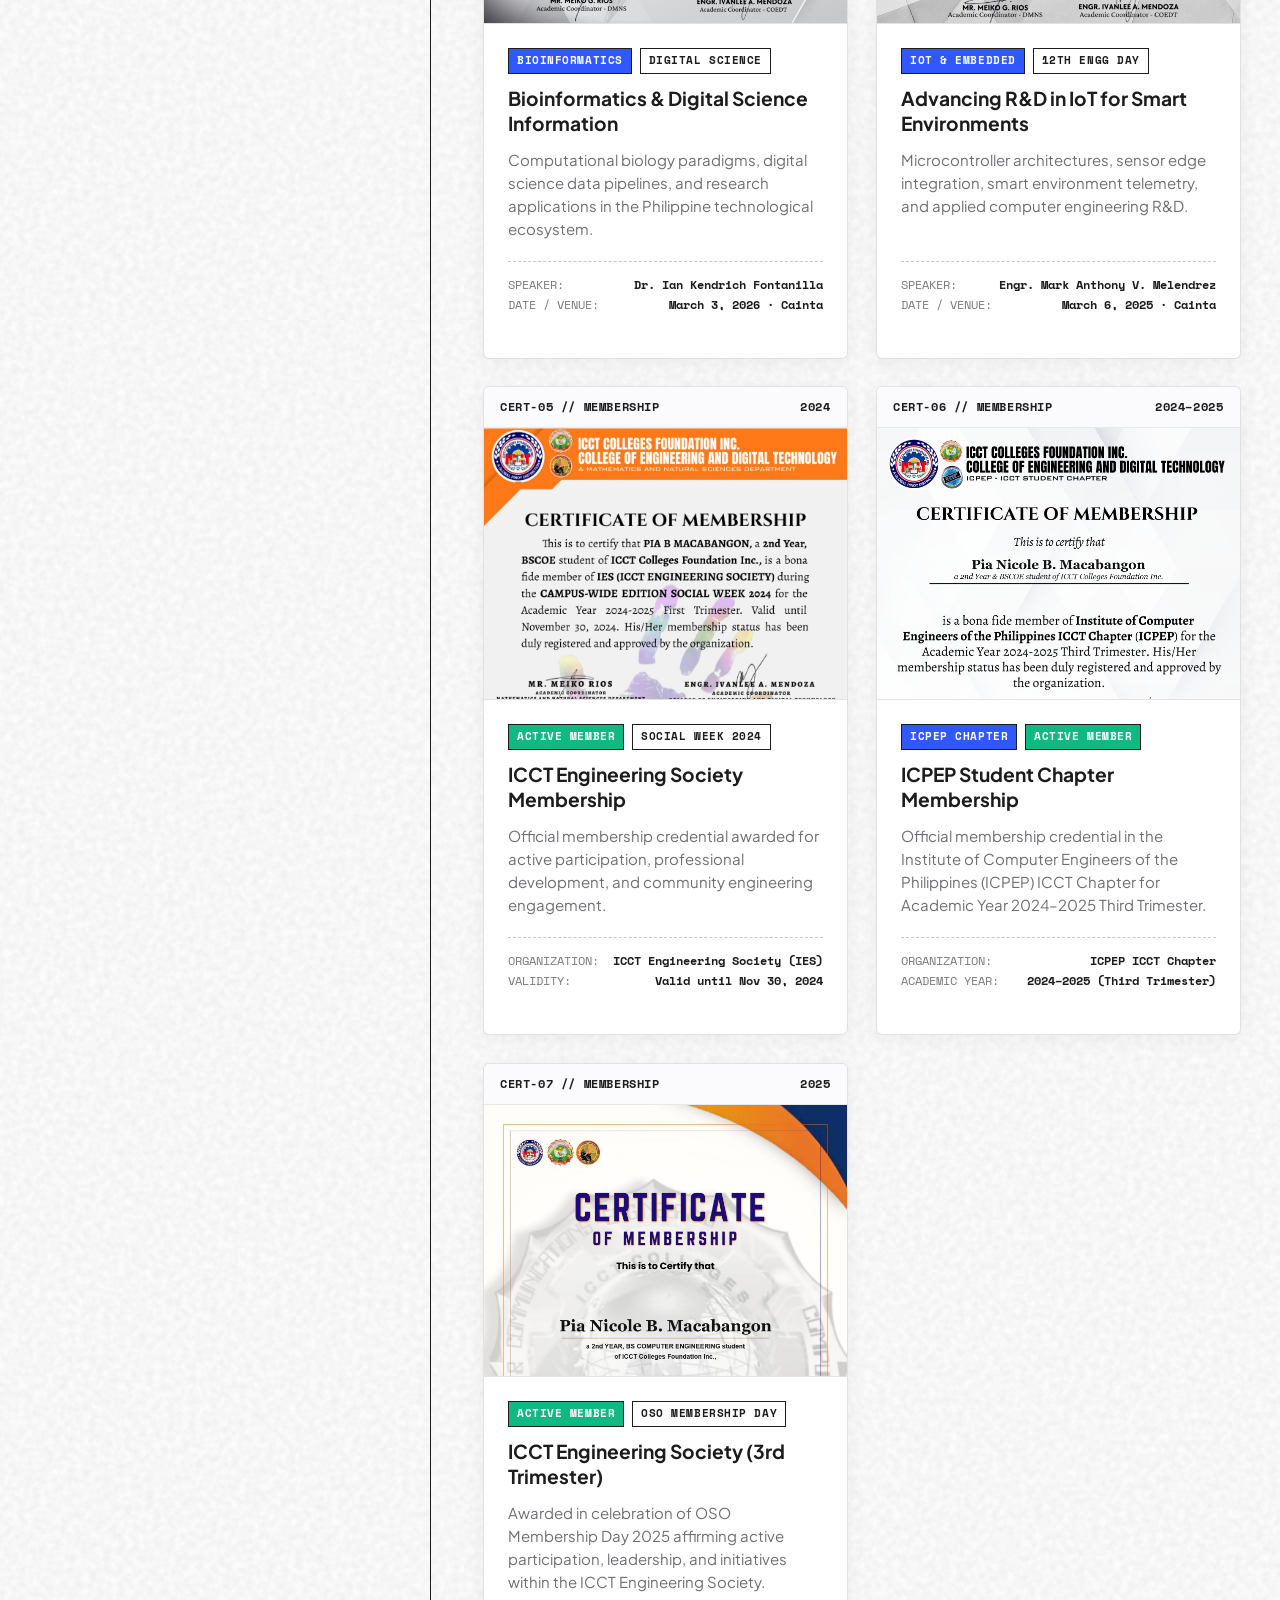
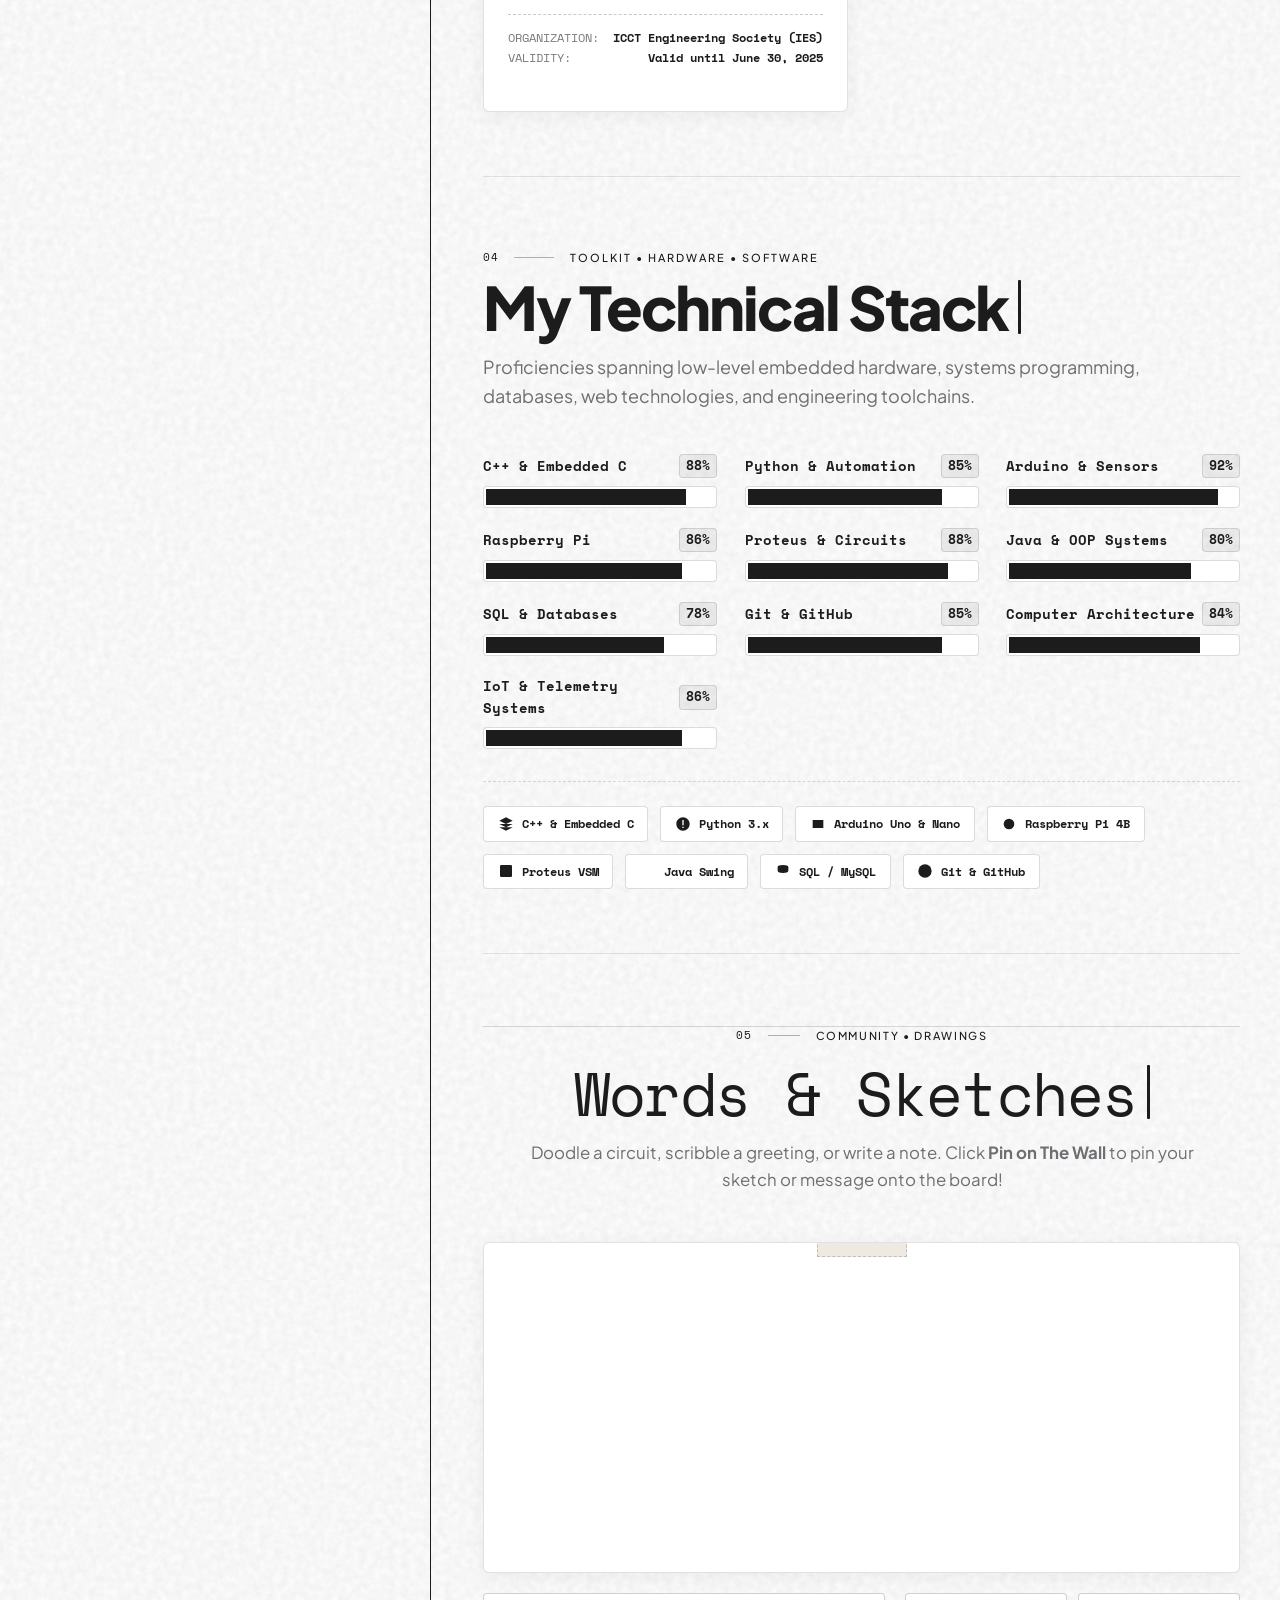
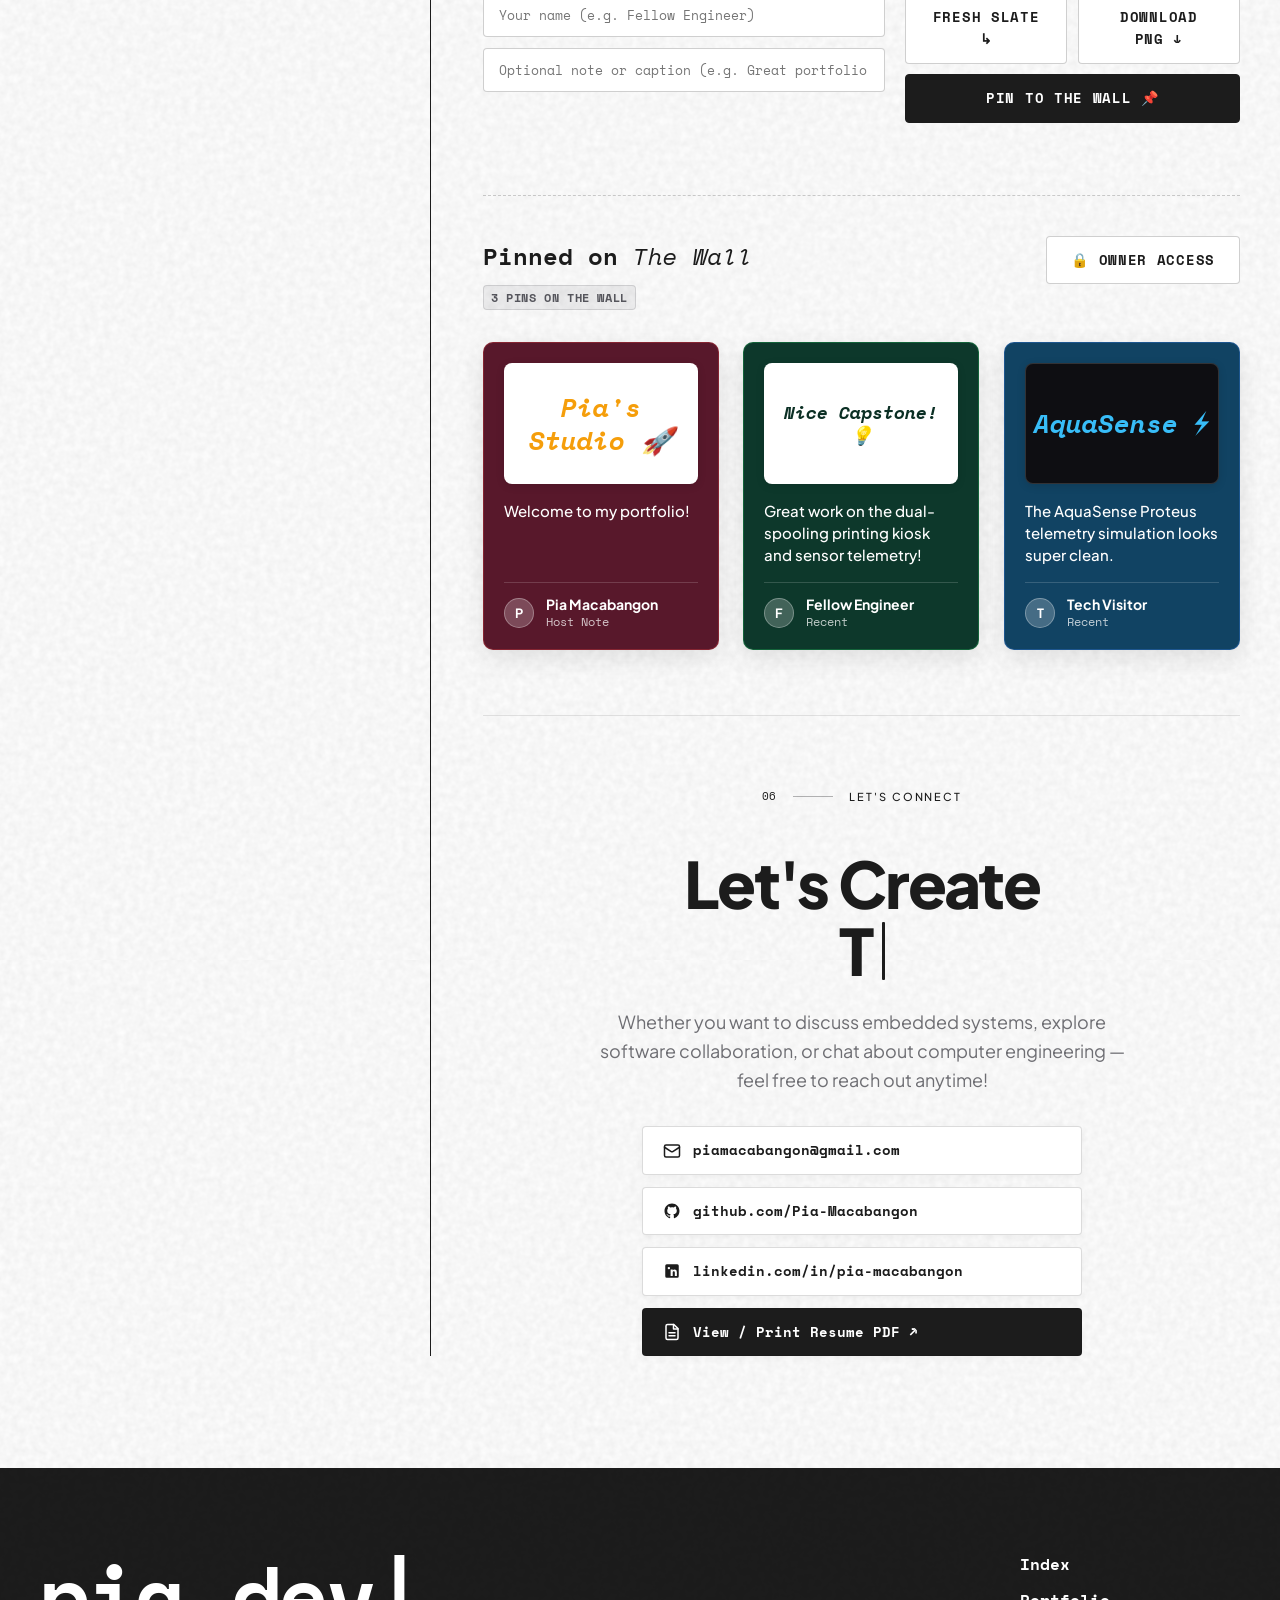
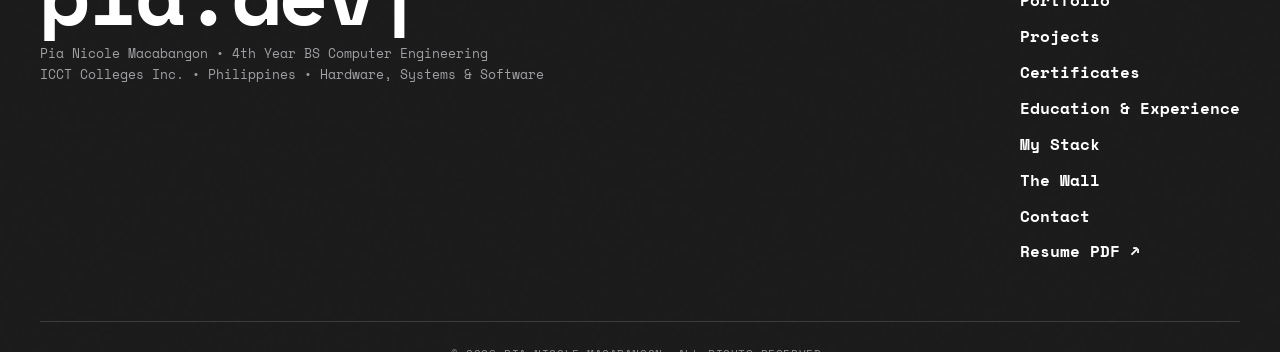
==== commit 6f7a7c45: "fix(sync): instantly remove deleted pins from visitor device when owner deletes it" ====
--- a/index.html
+++ b/index.html
@@ -24,8 +24,8 @@
   <link rel="stylesheet" href="https://fonts.googleapis.com/css2?family=Plus+Jakarta+Sans:wght@300;400;500;600;700;800&family=Space+Mono:ital,wght@0,400;0,700;1,400&family=JetBrains+Mono:wght@400;500;600;700&display=swap">
 
   <link rel="stylesheet" href="style.css">
-  <script src="profile.js?v=2.3" defer></script>
-  <script src="script.js?v=2.3" defer></script>
+  <script src="profile.js?v=2.4" defer></script>
+  <script src="script.js?v=2.4" defer></script>
 </head>
 <body class="grain-overlay">
 
